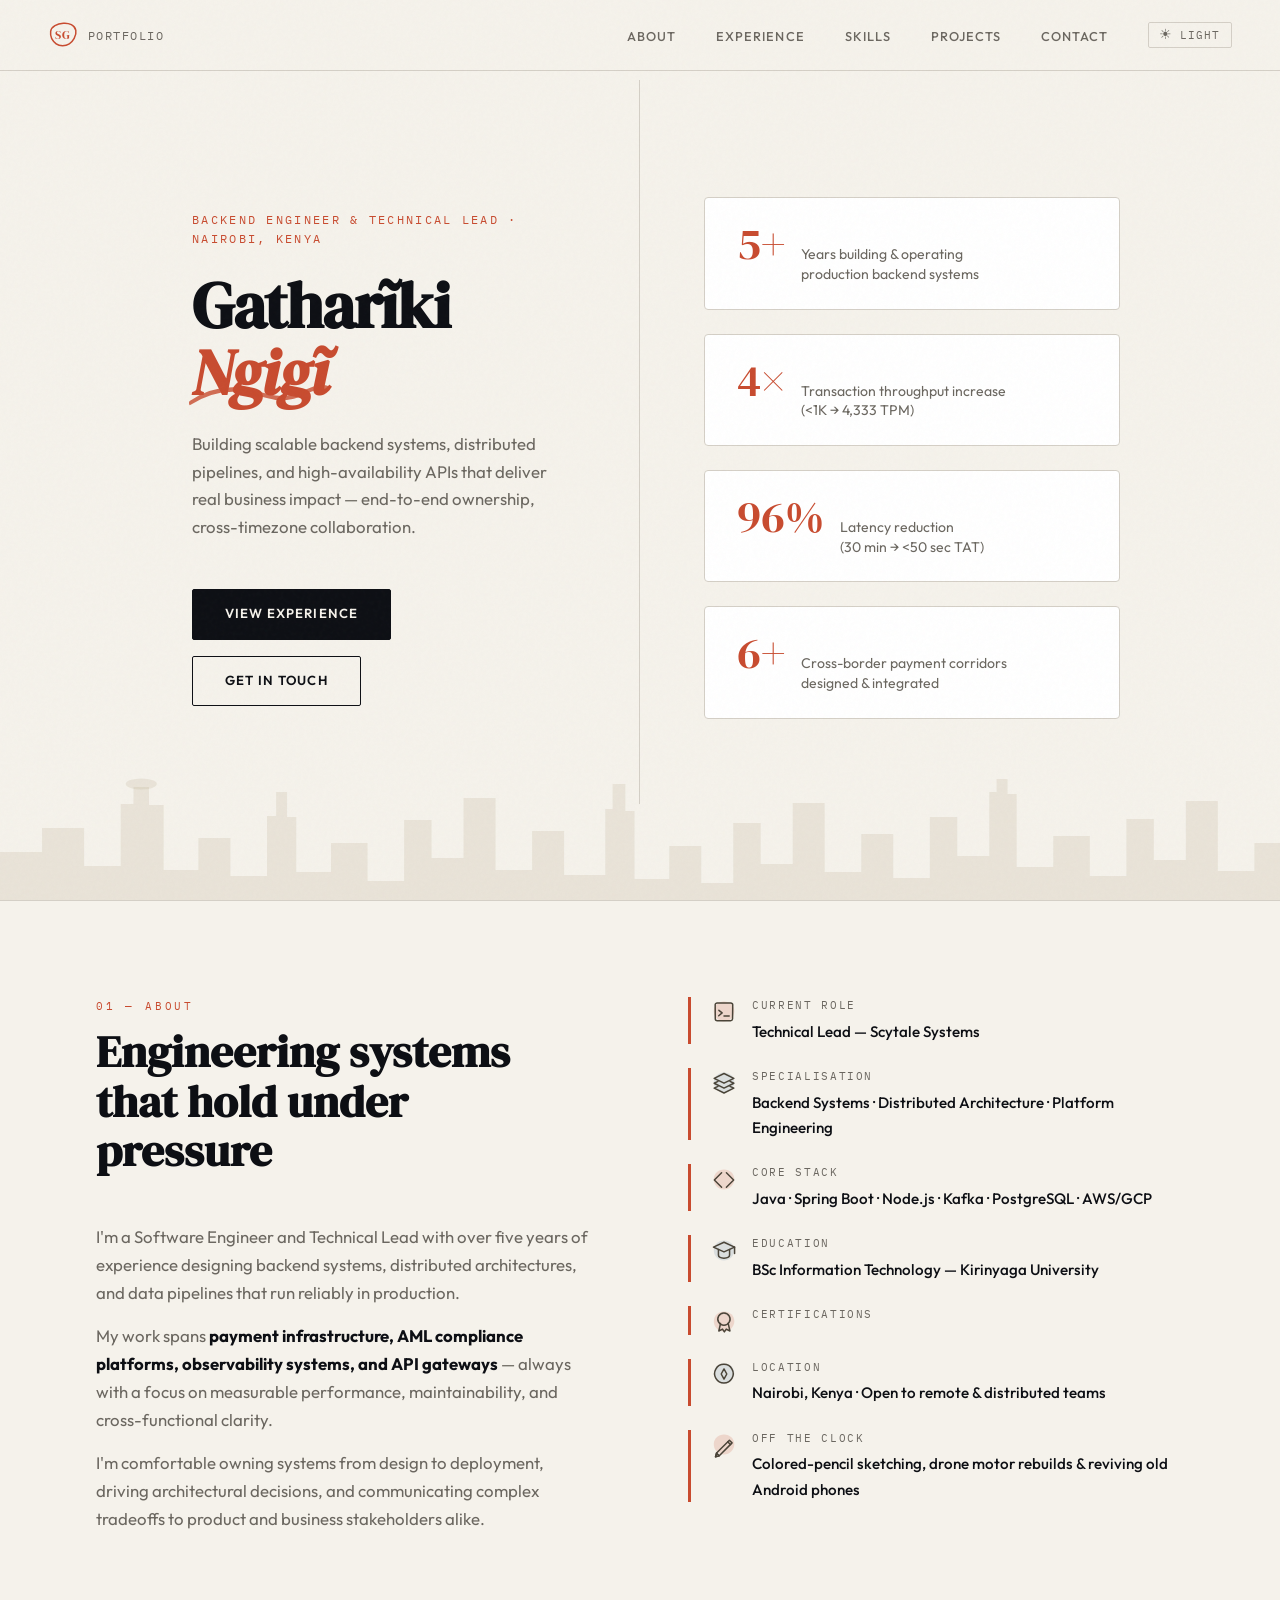
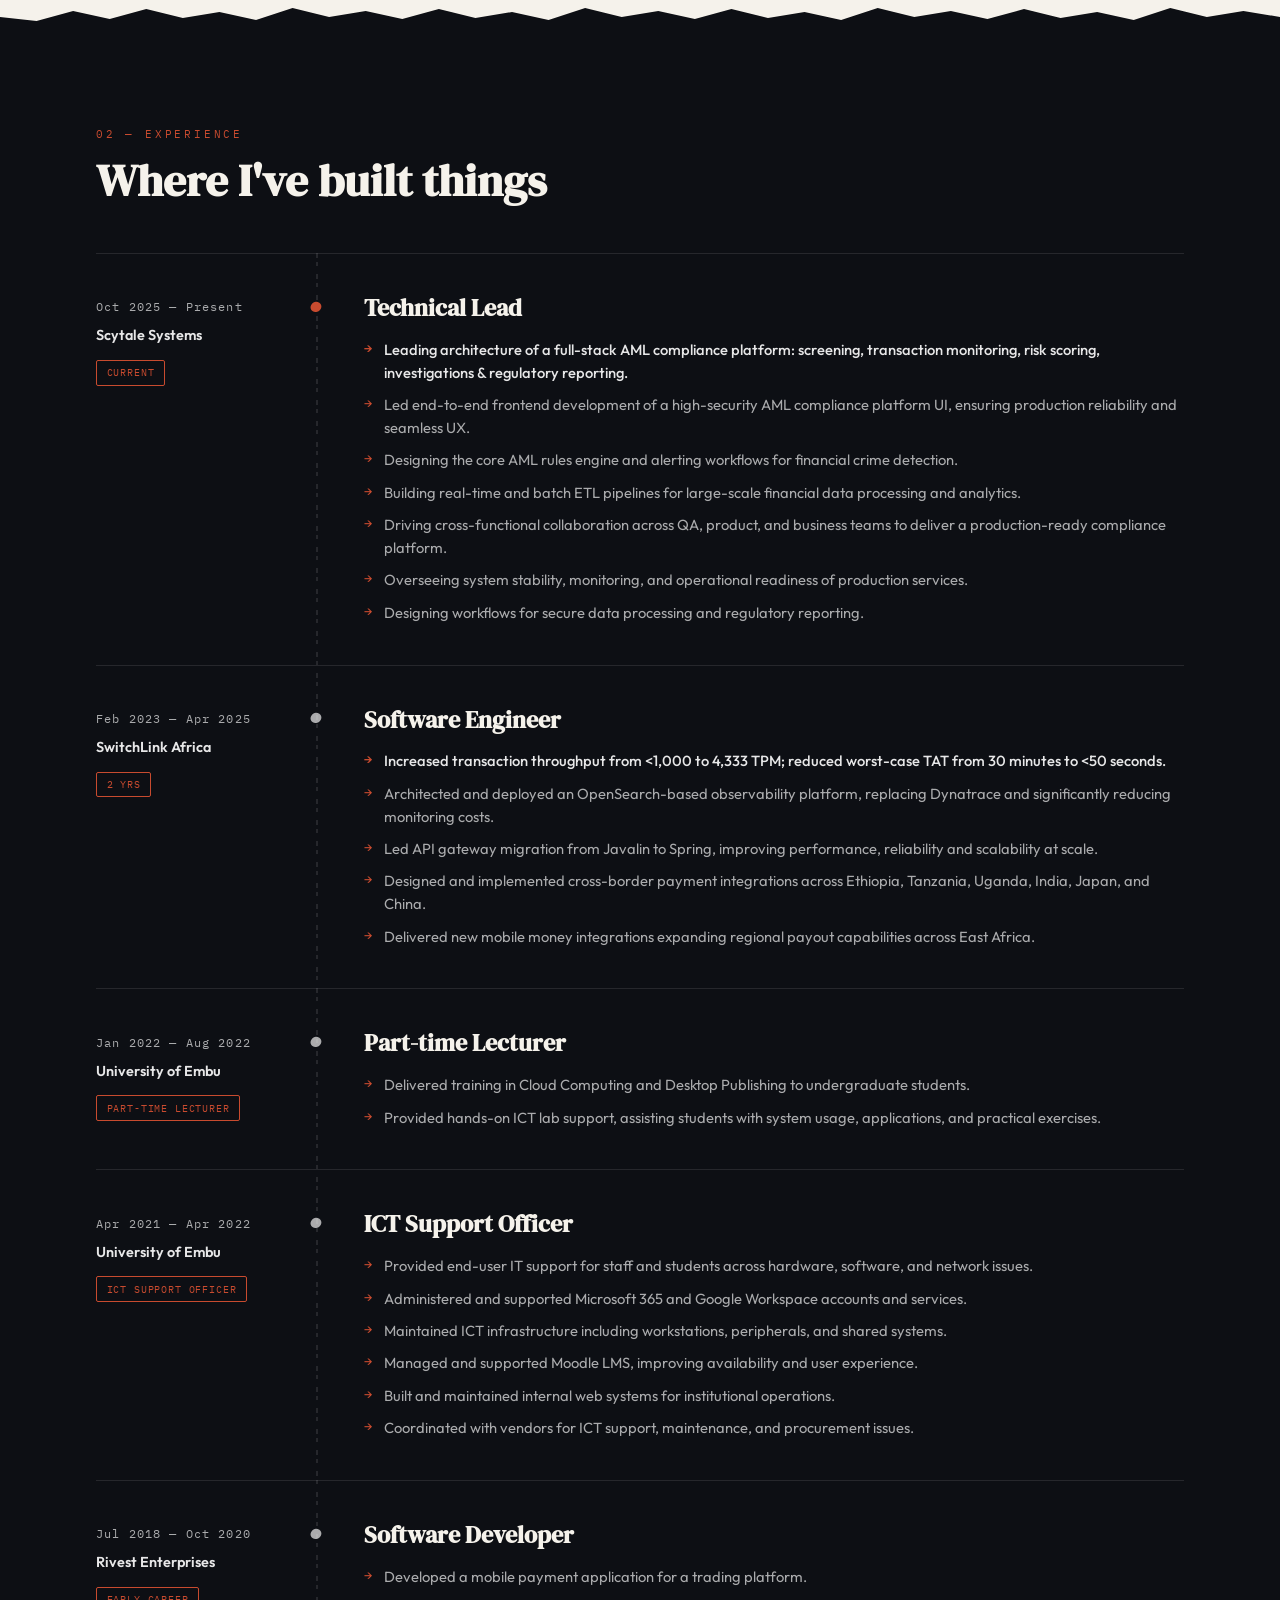
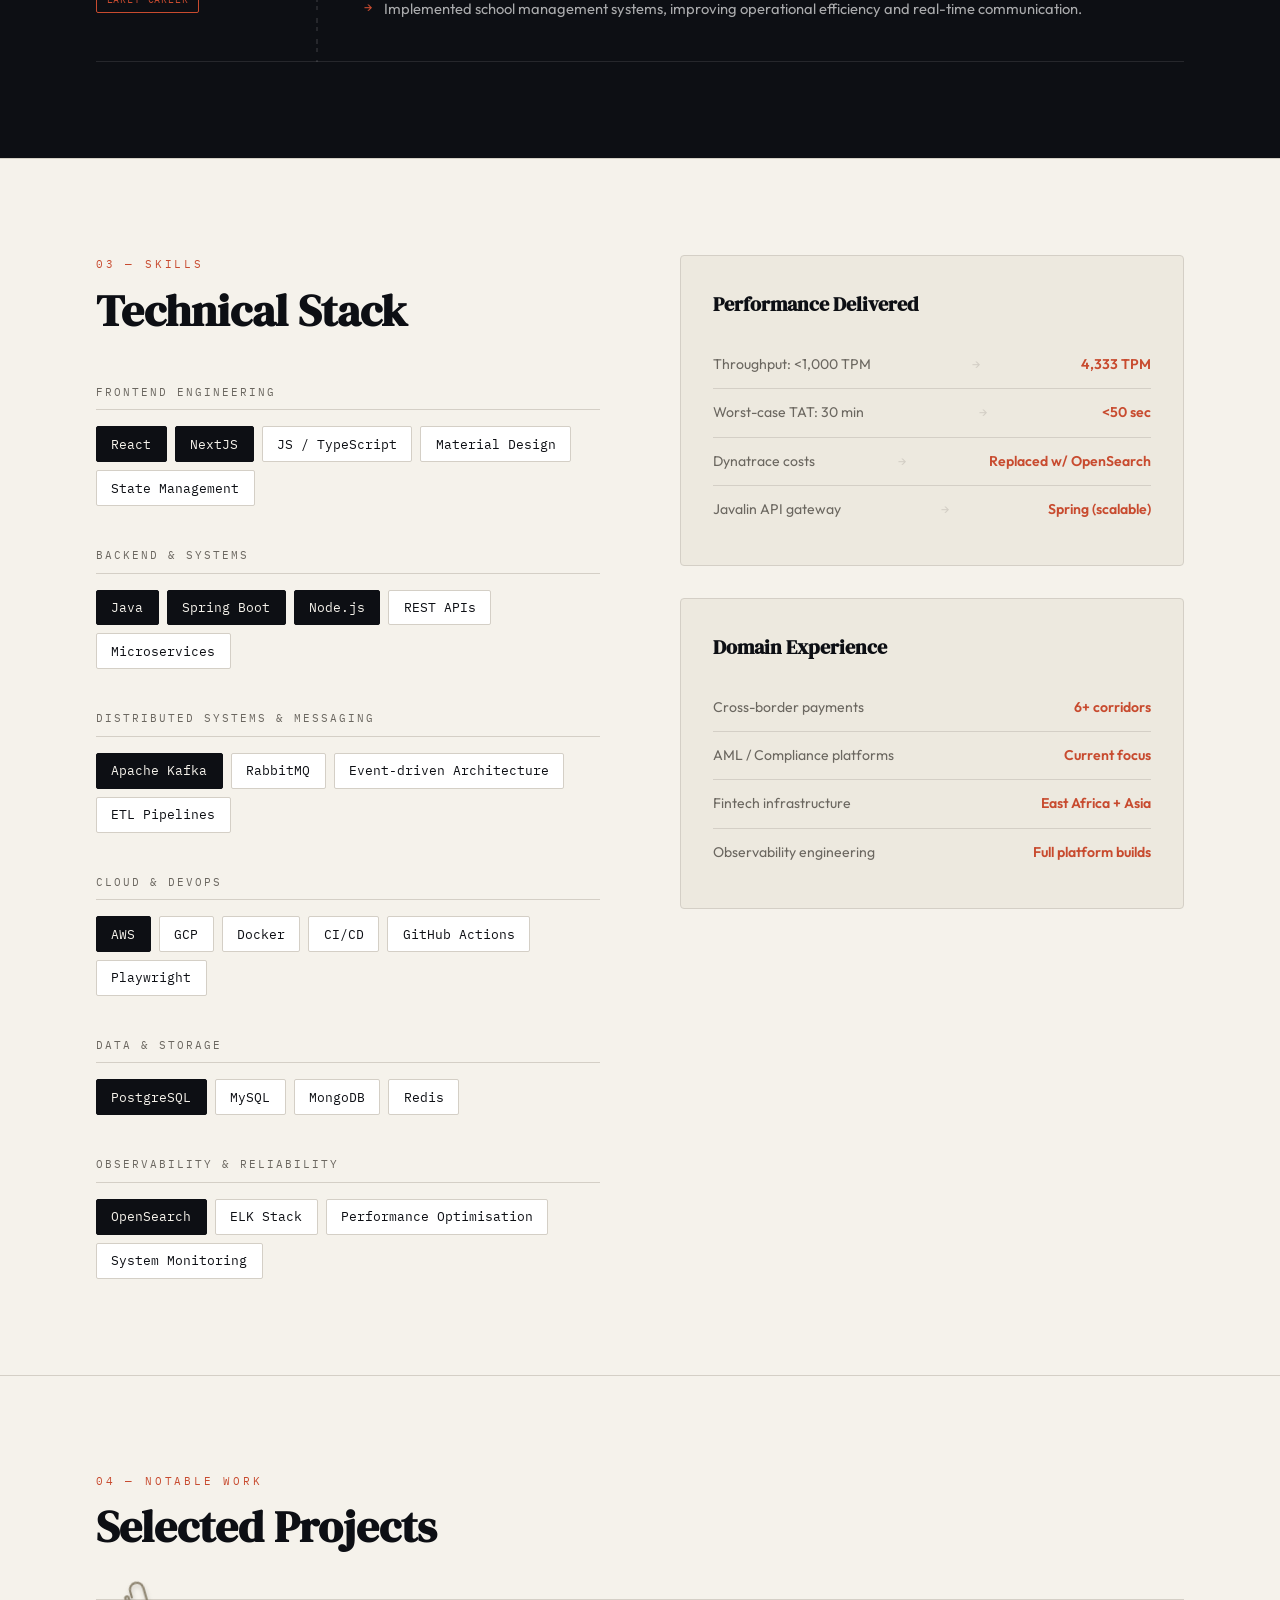
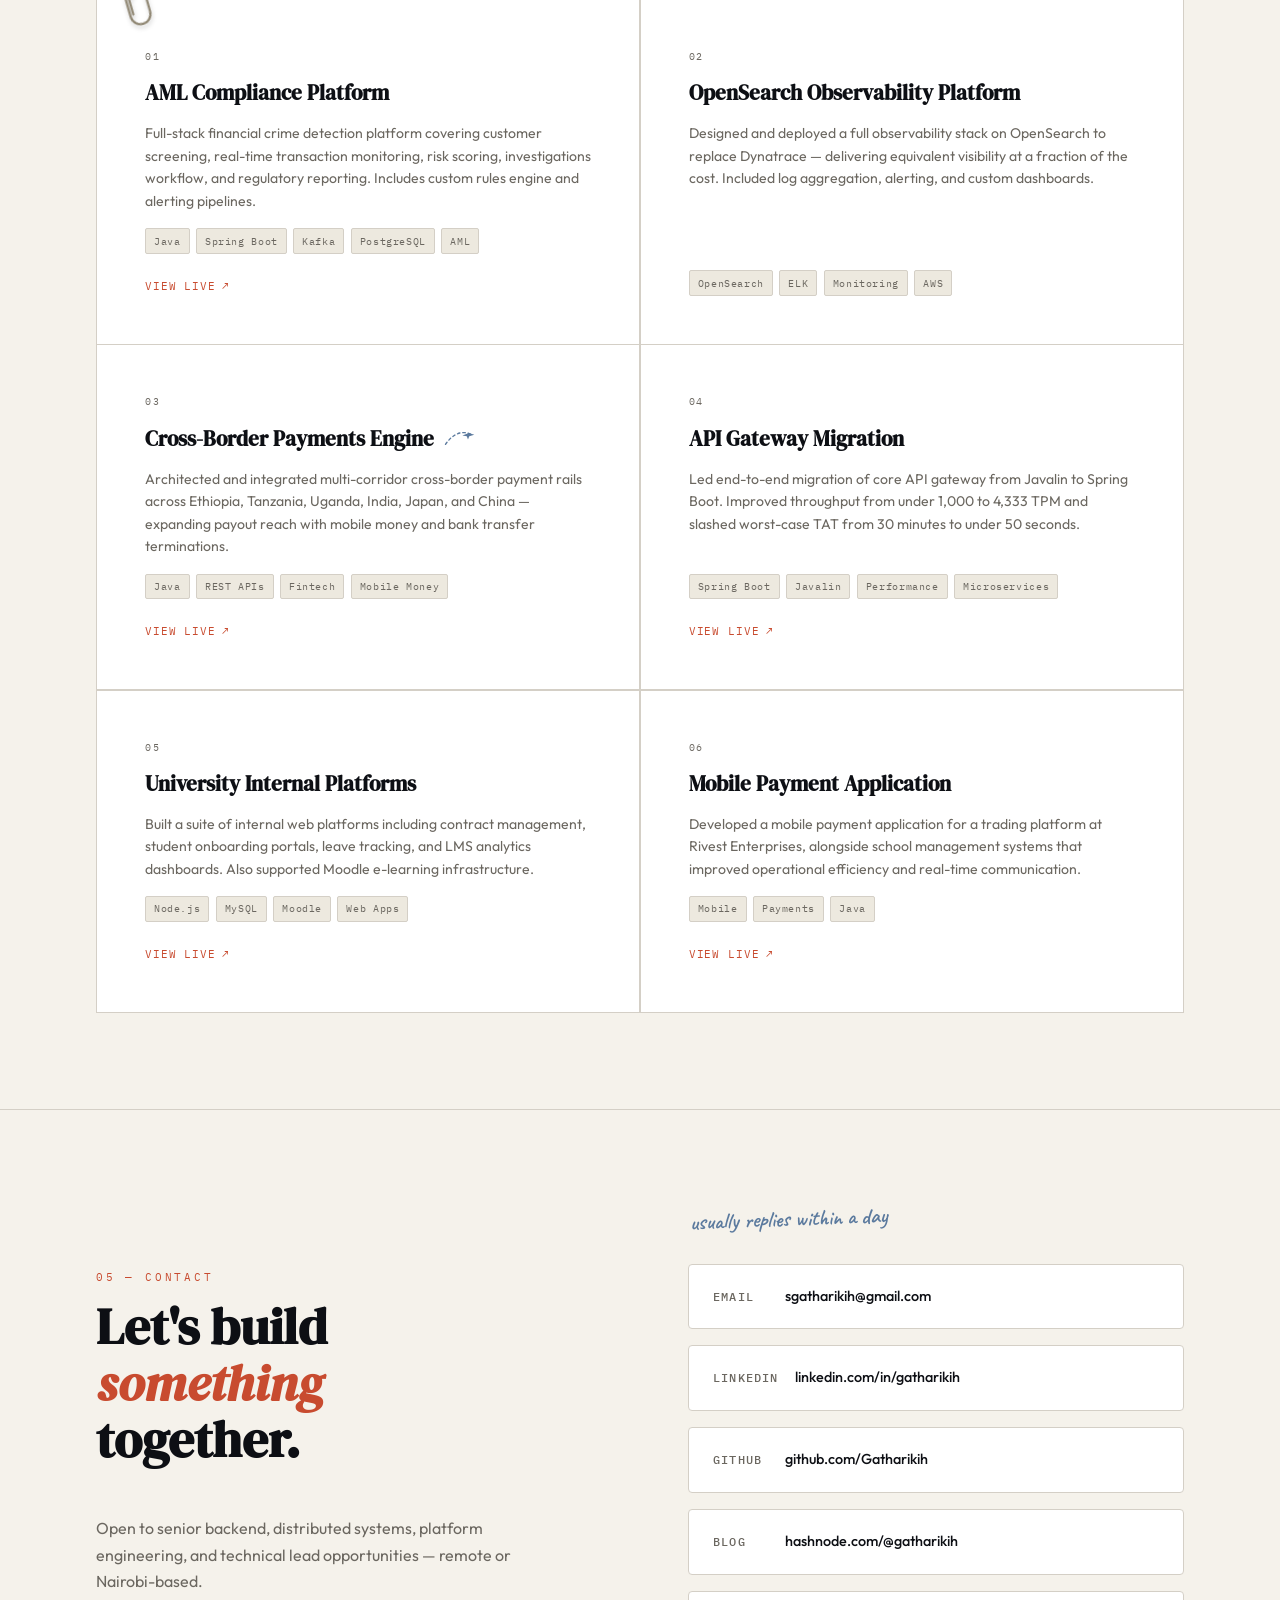
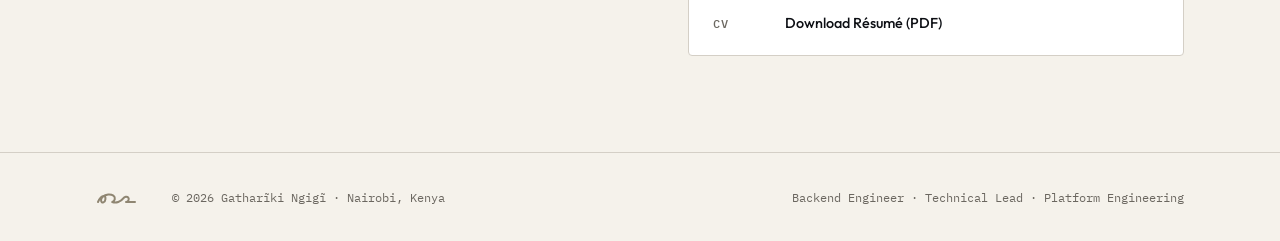
==== index.html @ 9da90a57 "chore: integrate Credly badges into certifications section and update styling" ====
<!DOCTYPE html>
<html lang="en">

<head>
  <meta charset="UTF-8" />
  <meta name="viewport" content="width=device-width, initial-scale=1.0" />
  <title>Gatharĩki Ngigĩ (Simon Gathariki) — Backend Engineer & Technical Lead</title>
  <meta name="description"
        content="Gatharĩki Ngigĩ (Simon Gathariki) — Software Engineer and Technical Lead with 5+ years building scalable backend systems, distributed pipelines, and payment infrastructure. Based in Nairobi, Kenya." />
  <meta name="author" content="Gathariki Ngigi Simon Gathariki Ngigi Simon Simon Ngigi Gathariki" />
  <meta name="keywords"
        content="Gathariki Ngigi, Ngigi Gathariki, Simon Gathariki, Gathariki Simon, Simon Ngigi, Ngigi Simon, Simon Gathariki Ngigi, Gathariki Ngigi Simon, Ngigi Simon Gathariki, backend engineer Nairobi, technical lead Kenya, distributed systems engineer, platform engineer Kenya, Java engineer Nairobi, Spring Boot developer, Kafka engineer Africa" />
  <meta property="og:title" content="Gatharĩki Ngigĩ (Simon Gathariki) — Backend Engineer & Technical Lead" />
  <meta property="og:description"
        content="Gatharĩki Ngigĩ (Simon Gathariki) — 5+ years building scalable backend systems, distributed pipelines, and cross-border payment infrastructure. Open to senior backend, platform engineering, and technical lead roles." />
  <meta property="og:type" content="website" />
  <meta property="og:url" content="https://gatharikih.github.io" />
  <link rel="canonical" href="https://gatharikih.github.io" />
  <meta name="twitter:card" content="summary" />
  <meta name="twitter:title" content="Gatharĩki Ngigĩ (Simon Gathariki) — Backend Engineer & Technical Lead" />
  <meta name="twitter:description"
        content="Gatharĩki Ngigĩ (Simon Gathariki) — 5+ years building scalable backend systems, distributed pipelines, and cross-border payment infrastructure." />
  <link rel="icon" type="image/svg+xml"
        href="data:image/svg+xml,%3Csvg xmlns='http://www.w3.org/2000/svg' viewBox='0 0 32 32'%3E%3Crect width='32' height='32' rx='6' fill='%230d0f14'/%3E%3Ctext x='50%25' y='50%25' dominant-baseline='central' text-anchor='middle' font-family='Georgia%2C serif' font-size='13' font-weight='bold' fill='%23c84b2f' letter-spacing='-0.5'%3ESG%3C/text%3E%3C/svg%3E" />
  <link rel="preconnect" href="https://fonts.googleapis.com" />
  <link rel="preconnect" href="https://fonts.gstatic.com" crossorigin />
  <link
          href="https://fonts.googleapis.com/css2?family=DM+Serif+Display:ital@0;1&family=IBM+Plex+Mono:wght@400;500&family=Outfit:wght@300;400;500;600&family=Caveat:wght@500;600;700&display=swap"
          rel="stylesheet" />
  <style>
    :root {
      --ink: #0d0f14;
      --paper: #f5f2eb;
      --cream: #ede9df;
      --accent: #c84b2f;
      --accent2: #2f6bc8;
      --muted: #6b6760;
      --border: #d4cfc6;
      --card: #ffffff;
      --nav-bg: rgba(245, 242, 235, 0.88);
      --exp-bg: #0d0f14;
      --exp-color: #f5f2eb;
      --exp-border: rgba(255, 255, 255, 0.1);
      --exp-muted: rgba(255, 255, 255, 0.65);
      --exp-bright: rgba(255, 255, 255, 0.9);
      --pencil: #4a4438;
      --pencil-soft: #8f8672;
      --pencil2: #5b7a9e;
      --sky-fill: rgba(151, 125, 88, 0.14);
    }

    [data-theme="dark"] {
      --ink: #e8e4db;
      --paper: #111318;
      --cream: #1a1d24;
      --accent: #e05c3a;
      --accent2: #4a8de0;
      --muted: #8a8680;
      --border: #2a2d35;
      --card: #181b22;
      --nav-bg: rgba(17, 19, 24, 0.9);
      --exp-bg: #0a0c10;
      --exp-color: #e8e4db;
      --exp-border: rgba(255, 255, 255, 0.08);
      --exp-muted: rgba(232, 228, 219, 0.6);
      --exp-bright: rgba(232, 228, 219, 0.92);
      --pencil: #c9c2b2;
      --pencil-soft: #746c5a;
      --pencil2: #7fa3cc;
      --sky-fill: rgba(255, 255, 255, 0.055);
    }

    *,
    *::before,
    *::after {
      box-sizing: border-box;
      margin: 0;
      padding: 0;
    }

    html {
      scroll-behavior: smooth;
    }

    body {
      background: var(--paper);
      color: var(--ink);
      font-family: 'Outfit', sans-serif;
      font-weight: 400;
      line-height: 1.65;
      overflow-x: hidden;
      transition: background 0.3s ease, color 0.3s ease;
    }

    /* ── NOISE TEXTURE OVERLAY ── */
    body::before {
      content: '';
      position: fixed;
      inset: 0;
      background-image: url("data:image/svg+xml,%3Csvg viewBox='0 0 256 256' xmlns='http://www.w3.org/2000/svg'%3E%3Cfilter id='n'%3E%3CfeTurbulence type='fractalNoise' baseFrequency='0.9' numOctaves='4' stitchTiles='stitch'/%3E%3C/filter%3E%3Crect width='100%25' height='100%25' filter='url(%23n)' opacity='0.04'/%3E%3C/svg%3E");
      pointer-events: none;
      z-index: 1000;
      opacity: 0.6;
    }

    /* ── HAND-DRAWN SYSTEM ──
       A handful of sketched marks, reused deliberately rather than
       scattered — the same "pencil" used throughout so it reads as
       one hand, not a clip-art pass. */
    .sketch {
      fill: none;
      stroke: var(--pencil);
      stroke-width: 1.6;
      stroke-linecap: round;
      stroke-linejoin: round;
      transition: stroke 0.3s ease;
    }

    .hand-note {
      font-family: 'Caveat', cursive;
      font-weight: 600;
      color: var(--pencil2);
      line-height: 1.3;
    }

    .contact-note {
      font-size: 1.4rem;
      transform: rotate(-2deg);
      margin: -0.4rem 0 1.2rem 0.15rem;
    }

    /* ── NAV ── */
    nav {
      position: fixed;
      top: 0;
      left: 0;
      right: 0;
      display: flex;
      align-items: center;
      justify-content: space-between;
      padding: 1.25rem 3rem;
      background: var(--nav-bg);
      backdrop-filter: blur(12px);
      border-bottom: 1px solid var(--border);
      z-index: 100;
      transition: background 0.3s ease, border-color 0.3s ease;
    }

    .nav-right {
      display: flex;
      align-items: center;
      gap: 2.5rem;
    }

    /* ── DARK MODE TOGGLE ── */
    .theme-toggle {
      background: none;
      border: 1.5px solid var(--border);
      border-radius: 2px;
      padding: 0.3rem 0.65rem;
      cursor: pointer;
      font-family: 'IBM Plex Mono', monospace;
      font-size: 0.7rem;
      letter-spacing: 0.1em;
      color: var(--muted);
      display: flex;
      align-items: center;
      gap: 0.4rem;
      transition: all 0.2s;
    }

    .theme-toggle:hover {
      border-color: var(--ink);
      color: var(--ink);
    }

    .theme-toggle .toggle-icon {
      font-size: 0.85rem;
      line-height: 1;
    }

    .nav-logo {
      display: flex;
      align-items: center;
      gap: 0.6rem;
      font-family: 'IBM Plex Mono', monospace;
      font-size: 0.78rem;
      letter-spacing: 0.12em;
      color: var(--muted);
      text-transform: uppercase;
    }

    .nav-mark {
      position: relative;
      width: 30px;
      height: 30px;
      flex-shrink: 0;
      display: flex;
      align-items: center;
      justify-content: center;
    }

    .nav-mark svg {
      position: absolute;
      inset: 0;
      width: 100%;
      height: 100%;
      overflow: visible;
    }

    .nav-mark svg .sketch {
      stroke: var(--accent);
      stroke-width: 2.2;
    }

    .nav-mark-text {
      position: relative;
      font-family: 'DM Serif Display', serif;
      font-size: 0.78rem;
      color: var(--accent);
    }

    .nav-links {
      display: flex;
      gap: 2.5rem;
      list-style: none;
    }

    .nav-links a {
      font-size: 0.8rem;
      font-weight: 500;
      letter-spacing: 0.08em;
      text-transform: uppercase;
      text-decoration: none;
      color: var(--muted);
      transition: color 0.2s;
    }

    .nav-links a:hover {
      color: var(--ink);
    }

    .nav-links a.active {
      color: var(--ink);
    }

    [data-theme="dark"] .nav-links a.active {
      color: var(--ink);
    }

    /* ── HAMBURGER ── */
    .hamburger {
      display: none;
      flex-direction: column;
      gap: 5px;
      background: none;
      border: none;
      cursor: pointer;
      padding: 4px;
    }

    .hamburger span {
      display: block;
      width: 22px;
      height: 2px;
      background: var(--ink);
      border-radius: 2px;
      transition: all 0.25s;
    }

    .hamburger.open span:nth-child(1) {
      transform: translateY(7px) rotate(45deg);
    }

    .hamburger.open span:nth-child(2) {
      opacity: 0;
    }

    .hamburger.open span:nth-child(3) {
      transform: translateY(-7px) rotate(-45deg);
    }

    .mobile-menu {
      display: none;
      position: fixed;
      top: 57px;
      left: 0;
      right: 0;
      background: var(--nav-bg);
      backdrop-filter: blur(12px);
      border-bottom: 1px solid var(--border);
      padding: 1.5rem 1.75rem;
      flex-direction: column;
      gap: 1.25rem;
      z-index: 99;
    }

    .mobile-menu.open {
      display: flex;
    }

    .mobile-menu a {
      font-size: 0.85rem;
      font-weight: 500;
      letter-spacing: 0.1em;
      text-transform: uppercase;
      text-decoration: none;
      color: var(--muted);
      transition: color 0.2s;
    }

    .mobile-menu a:hover {
      color: var(--ink);
    }

    /* ── BACK TO TOP ── */
    .back-to-top {
      position: fixed;
      bottom: 2rem;
      right: 2rem;
      width: 2.75rem;
      height: 2.75rem;
      background: var(--ink);
      color: var(--paper);
      border: none;
      border-radius: 2px;
      font-size: 1.1rem;
      cursor: pointer;
      display: flex;
      align-items: center;
      justify-content: center;
      opacity: 0;
      pointer-events: none;
      transition: opacity 0.3s, background 0.2s, transform 0.2s;
      z-index: 98;
    }

    .back-to-top.visible {
      opacity: 1;
      pointer-events: auto;
    }

    .back-to-top:hover {
      background: var(--accent);
      transform: translateY(-2px);
    }

    /* ── HERO ── */
    .hero {
      min-height: 100vh;
      display: grid;
      grid-template-columns: 1fr 1fr;
      padding-top: 5rem;
      position: relative;
      overflow: hidden;
    }

    .hero-left {
      position: relative;
      z-index: 1;
      padding: 6rem 4rem 4rem 6rem;
      display: flex;
      flex-direction: column;
      justify-content: center;
      border-right: 1px solid var(--border);
    }

    .hero-skyline {
      position: absolute;
      left: 0;
      right: 0;
      bottom: 0;
      width: 100%;
      height: 130px;
      z-index: 0;
      pointer-events: none;
      opacity: 0.9;
    }

    .hero-skyline path,
    .hero-skyline ellipse {
      fill: var(--sky-fill);
    }

    .hero-tag {
      font-family: 'IBM Plex Mono', monospace;
      font-size: 0.72rem;
      letter-spacing: 0.2em;
      text-transform: uppercase;
      color: var(--accent);
      margin-bottom: 1.5rem;
      opacity: 0;
      animation: fadeUp 0.6s 0.1s forwards;
    }

    .hero-name {
      font-family: 'DM Serif Display', serif;
      font-size: clamp(3rem, 5vw, 5.5rem);
      line-height: 1.05;
      letter-spacing: -0.02em;
      margin-bottom: 1.5rem;
      opacity: 0;
      animation: fadeUp 0.7s 0.2s forwards;
    }

    .hero-name em {
      font-style: italic;
      color: var(--accent);
    }

    .name-underline-wrap {
      position: relative;
      display: inline-block;
    }

    .name-underline {
      position: absolute;
      left: -3%;
      bottom: -0.16em;
      width: 106%;
      height: 0.55em;
      overflow: visible;
      pointer-events: none;
    }

    .name-underline path {
      fill: none;
      stroke: var(--accent);
      stroke-width: 3;
      stroke-linecap: round;
      opacity: 0.8;
      stroke-dasharray: 340;
      stroke-dashoffset: 340;
      animation: sketchDraw 0.9s 1.05s cubic-bezier(0.22, 0.7, 0.2, 1) forwards;
    }

    @keyframes sketchDraw {
      to {
        stroke-dashoffset: 0;
      }
    }

    @media (prefers-reduced-motion: reduce) {
      .name-underline path {
        animation: none;
        stroke-dashoffset: 0;
      }
    }

    .hero-desc {
      font-size: 1.05rem;
      color: var(--muted);
      max-width: 42ch;
      margin-bottom: 3rem;
      opacity: 0;
      animation: fadeUp 0.7s 0.35s forwards;
    }

    .hero-cta {
      display: flex;
      gap: 1rem;
      flex-wrap: wrap;
      opacity: 0;
      animation: fadeUp 0.7s 0.5s forwards;
    }

    .btn {
      display: inline-block;
      padding: 0.85rem 2rem;
      font-size: 0.82rem;
      font-weight: 600;
      letter-spacing: 0.08em;
      text-transform: uppercase;
      text-decoration: none;
      border-radius: 2px;
      transition: all 0.22s;
      cursor: pointer;
    }

    .btn-primary {
      background: var(--ink);
      color: var(--paper);
      border: 1.5px solid var(--ink);
    }

    .btn-primary:hover {
      background: var(--accent);
      border-color: var(--accent);
    }

    .btn-outline {
      background: transparent;
      color: var(--ink);
      border: 1.5px solid var(--ink);
    }

    .btn-outline:hover {
      background: var(--ink);
      color: var(--paper);
    }

    .hero-right {
      position: relative;
      z-index: 1;
      padding: 6rem 4rem 4rem;
      display: flex;
      flex-direction: column;
      justify-content: center;
      gap: 1.5rem;
    }

    .stat-card {
      background: var(--card);
      border: 1px solid var(--border);
      border-radius: 4px;
      padding: 1.5rem 2rem;
      display: flex;
      align-items: baseline;
      gap: 1rem;
      opacity: 0;
      animation: fadeLeft 0.6s forwards;
    }

    .stat-card:nth-child(1) {
      animation-delay: 0.3s;
    }

    .stat-card:nth-child(2) {
      animation-delay: 0.45s;
    }

    .stat-card:nth-child(3) {
      animation-delay: 0.6s;
    }

    .stat-card:nth-child(4) {
      animation-delay: 0.75s;
    }

    .stat-num {
      font-family: 'DM Serif Display', serif;
      font-size: 2.8rem;
      line-height: 1;
      color: var(--accent);
    }

    .stat-label {
      font-size: 0.88rem;
      color: var(--muted);
      line-height: 1.4;
    }

    /* ── SECTION COMMONS ── */
    section {
      padding: 6rem 6rem;
    }

    section+section {
      border-top: 1px solid var(--border);
    }

    .section-label {
      font-family: 'IBM Plex Mono', monospace;
      font-size: 0.7rem;
      letter-spacing: 0.25em;
      text-transform: uppercase;
      color: var(--accent);
      margin-bottom: 0.75rem;
    }

    .section-title {
      font-family: 'DM Serif Display', serif;
      font-size: clamp(2rem, 3.5vw, 3rem);
      line-height: 1.1;
      margin-bottom: 3rem;
    }

    /* ── ABOUT ── */
    #about {
      position: relative;
      display: grid;
      grid-template-columns: 1fr 1fr;
      gap: 6rem;
      align-items: start;
    }

    .torn-edge {
      position: absolute;
      left: 0;
      right: 0;
      bottom: -1px;
      width: 100%;
      height: 26px;
      z-index: 3;
      pointer-events: none;
    }

    .torn-edge path {
      fill: var(--exp-bg);
      transition: fill 0.3s ease;
    }

    .about-body {
      font-size: 1.05rem;
      color: var(--muted);
      display: flex;
      flex-direction: column;
      gap: 1rem;
    }

    .about-body strong {
      color: var(--ink);
    }

    .about-meta {
      display: flex;
      flex-direction: column;
      gap: 1.5rem;
    }

    .meta-item {
      display: flex;
      align-items: flex-start;
      gap: 0.95rem;
      border-left: 3px solid var(--accent);
      padding-left: 1.25rem;
    }

    .meta-icon {
      width: 26px;
      height: 26px;
      flex-shrink: 0;
      margin-top: 0.15rem;
      overflow: visible;
    }

    .meta-icon .sketch {
      stroke: var(--pencil);
    }

    .meta-icon .wash {
      opacity: 0.17;
    }

    .meta-icon .wash-a {
      fill: var(--accent);
    }

    .meta-icon .wash-b {
      fill: var(--pencil2);
    }

    .meta-item .meta-key {
      font-family: 'IBM Plex Mono', monospace;
      font-size: 0.68rem;
      letter-spacing: 0.15em;
      text-transform: uppercase;
      color: var(--muted);
      margin-bottom: 0.25rem;
    }

    .meta-item .meta-val {
      font-size: 0.95rem;
      font-weight: 500;
      color: var(--ink);
    }

    .credly-badges {
      display: flex;
      flex-wrap: wrap;
      gap: 0.75rem;
    }

    .credly-badges iframe,
    .credly-badges > div {
      border-radius: 4px;
    }

    /* ── EXPERIENCE ── */
    #experience {
      background: var(--exp-bg);
      color: var(--exp-color);
      transition: background 0.3s ease;
    }

    #experience .section-label {
      color: #c84b2f;
    }

    #experience .section-title {
      color: var(--exp-color);
    }

    .timeline {
      display: flex;
      flex-direction: column;
      gap: 0;
      position: relative;
    }

    .timeline::before {
      content: '';
      position: absolute;
      left: 220px;
      top: 0;
      bottom: 0;
      width: 2px;
      background-image: repeating-linear-gradient(to bottom,
      var(--exp-border) 0 5px,
      transparent 5px 9px,
      var(--exp-border) 9px 13px,
      transparent 13px 21px);
    }

    .tl-dot {
      position: absolute;
      left: 220px;
      top: 2.85rem;
      width: 15px;
      height: 15px;
      transform: translateX(-50%);
      z-index: 2;
    }

    .timeline-item {
      position: relative;
      display: grid;
      grid-template-columns: 220px 1fr;
      gap: 3rem;
      padding: 2.5rem 0;
      border-top: 1px solid var(--exp-border);
    }

    .timeline-item:last-child {
      border-bottom: 1px solid var(--exp-border);
    }

    .tl-meta {
      padding-top: 0.2rem;
    }

    .tl-period {
      font-family: 'IBM Plex Mono', monospace;
      font-size: 0.72rem;
      letter-spacing: 0.1em;
      color: var(--exp-muted);
      margin-bottom: 0.5rem;
    }

    .tl-company {
      font-weight: 600;
      font-size: 0.9rem;
      color: var(--exp-bright);
      margin-bottom: 0.25rem;
    }

    .tl-badge {
      display: inline-block;
      padding: 0.2rem 0.6rem;
      font-size: 0.65rem;
      font-family: 'IBM Plex Mono', monospace;
      letter-spacing: 0.08em;
      text-transform: uppercase;
      border: 1px solid var(--accent);
      color: var(--accent);
      border-radius: 2px;
      margin-top: 0.5rem;
    }

    .tl-role {
      font-family: 'DM Serif Display', serif;
      font-size: 1.5rem;
      line-height: 1.2;
      color: var(--exp-color);
      margin-bottom: 1rem;
    }

    .tl-points {
      list-style: none;
      display: flex;
      flex-direction: column;
      gap: 0.6rem;
    }

    .tl-points li {
      font-size: 0.92rem;
      color: var(--exp-muted);
      padding-left: 1.25rem;
      position: relative;
      line-height: 1.55;
    }

    .tl-points li::before {
      content: '→';
      position: absolute;
      left: 0;
      color: var(--accent);
      font-size: 0.8rem;
    }

    .tl-highlight {
      color: var(--exp-bright) !important;
      font-weight: 500;
    }

    /* ── SKILLS ── */
    #skills {
      display: grid;
      grid-template-columns: 1fr 1fr;
      gap: 5rem;
      align-items: start;
    }

    .skill-groups {
      display: flex;
      flex-direction: column;
      gap: 2.5rem;
    }

    .skill-group-label {
      font-family: 'IBM Plex Mono', monospace;
      font-size: 0.7rem;
      letter-spacing: 0.18em;
      text-transform: uppercase;
      color: var(--muted);
      margin-bottom: 1rem;
      padding-bottom: 0.5rem;
      border-bottom: 1px solid var(--border);
    }

    .skill-tags {
      display: flex;
      flex-wrap: wrap;
      gap: 0.5rem;
    }

    .tag {
      padding: 0.4rem 0.9rem;
      font-size: 0.8rem;
      font-family: 'IBM Plex Mono', monospace;
      border: 1px solid var(--border);
      border-radius: 2px;
      color: var(--ink);
      background: var(--card);
      transition: all 0.18s;
    }

    .tag:hover {
      background: var(--ink);
      color: var(--paper);
      border-color: var(--ink);
    }

    .tag.core {
      background: var(--ink);
      color: var(--paper);
      border-color: var(--ink);
    }

    .skills-right {
      display: flex;
      flex-direction: column;
      gap: 2rem;
    }

    .perf-card {
      background: var(--cream);
      border: 1px solid var(--border);
      border-radius: 4px;
      padding: 2rem;
    }

    .perf-title {
      font-family: 'DM Serif Display', serif;
      font-size: 1.25rem;
      margin-bottom: 1.25rem;
    }

    .perf-metric {
      display: flex;
      justify-content: space-between;
      align-items: center;
      padding: 0.75rem 0;
      border-bottom: 1px solid var(--border);
      font-size: 0.88rem;
    }

    .perf-metric:last-child {
      border-bottom: none;
    }

    .perf-metric .before {
      color: var(--muted);
    }

    .perf-metric .after {
      font-weight: 600;
      color: var(--accent);
    }

    .perf-metric .arrow {
      color: var(--border);
      font-size: 0.8rem;
    }

    /* ── PROJECTS ── */
    #projects .projects-grid {
      position: relative;
      display: grid;
      grid-template-columns: repeat(2, 1fr);
      gap: 1.5px;
      background: var(--border);
      border: 1.5px solid var(--border);
    }

    .projects-pin {
      position: absolute;
      top: -19px;
      left: 28px;
      width: 30px;
      height: 46px;
      transform: rotate(-16deg);
      filter: drop-shadow(0 3px 2px rgba(0, 0, 0, 0.18));
      z-index: 3;
      pointer-events: none;
    }

    .projects-pin .sketch {
      stroke: var(--pencil-soft);
      stroke-width: 2.2;
    }

    @media (max-width: 900px) {
      .projects-pin {
        left: 18px;
      }
    }

    .project-card {
      background: var(--card);
      padding: 3rem;
      display: flex;
      flex-direction: column;
      gap: 1rem;
      position: relative;
      transition: background 0.2s, transform 0.28s ease, box-shadow 0.28s ease;
    }

    .project-card:hover {
      background: var(--cream);
      transform: translateY(-5px) rotate(-0.35deg);
      box-shadow: 0 16px 28px -14px rgba(0, 0, 0, 0.28);
      z-index: 2;
    }

    .project-card:nth-of-type(even):hover {
      transform: translateY(-5px) rotate(0.35deg);
    }

    .project-card .project-tags {
      margin-top: auto;
    }

    .project-link {
      display: inline-flex;
      align-items: center;
      gap: 0.4rem;
      font-family: 'IBM Plex Mono', monospace;
      font-size: 0.68rem;
      letter-spacing: 0.08em;
      text-transform: uppercase;
      color: var(--accent);
      text-decoration: none;
      margin-top: 0.5rem;
      transition: opacity 0.2s;
    }

    .project-link:hover {
      opacity: 0.7;
    }

    .project-link::after {
      content: ' ↗';
    }

    .project-num {
      font-family: 'IBM Plex Mono', monospace;
      font-size: 0.65rem;
      letter-spacing: 0.15em;
      color: var(--muted);
    }

    .project-title {
      font-family: 'DM Serif Display', serif;
      font-size: 1.3rem;
      line-height: 1.2;
    }

    .project-title-row {
      display: flex;
      align-items: center;
      gap: 0.55rem;
    }

    .route-doodle {
      width: 32px;
      height: 18px;
      flex-shrink: 0;
      overflow: visible;
    }

    .route-doodle .sketch {
      stroke: var(--pencil2);
      stroke-width: 1.5;
      stroke-dasharray: 2.8 3.2;
    }

    .route-doodle .plane {
      fill: var(--pencil2);
    }

    .project-desc {
      font-size: 0.88rem;
      color: var(--muted);
      line-height: 1.6;
      flex: 1;
    }

    .project-tags {
      display: flex;
      flex-wrap: wrap;
      gap: 0.4rem;
      margin-top: auto;
    }

    .ptag {
      font-family: 'IBM Plex Mono', monospace;
      font-size: 0.65rem;
      letter-spacing: 0.06em;
      padding: 0.2rem 0.5rem;
      background: var(--cream);
      border: 1px solid var(--border);
      border-radius: 2px;
      color: var(--muted);
    }

    /* ── CONTACT ── */
    #contact {
      display: grid;
      grid-template-columns: 1fr 1fr;
      gap: 6rem;
      align-items: center;
    }

    #contact .section-title {
      font-size: clamp(2.5rem, 4vw, 4rem);
    }

    .contact-links {
      display: flex;
      flex-direction: column;
      gap: 1rem;
    }

    .contact-link {
      display: flex;
      align-items: center;
      gap: 1rem;
      padding: 1.25rem 1.5rem;
      background: var(--card);
      border: 1px solid var(--border);
      border-radius: 4px;
      text-decoration: none;
      color: var(--ink);
      font-size: 0.9rem;
      font-weight: 500;
      transition: all 0.2s;
    }

    .contact-link:hover {
      background: var(--ink);
      color: var(--paper);
      border-color: var(--ink);
    }

    .contact-link:hover .cl-icon {
      color: var(--accent);
    }

    .cl-icon {
      font-family: 'IBM Plex Mono', monospace;
      font-size: 0.75rem;
      letter-spacing: 0.1em;
      color: var(--muted);
      min-width: 3.5rem;
      transition: color 0.2s;
    }

    /* ── FOOTER ── */
    footer {
      padding: 2rem 6rem;
      border-top: 1px solid var(--border);
      display: flex;
      justify-content: space-between;
      align-items: center;
      font-size: 0.78rem;
      color: var(--muted);
      font-family: 'IBM Plex Mono', monospace;
    }

    .footer-sig {
      display: flex;
      align-items: center;
      gap: 0.85rem;
    }

    .sig-mark {
      width: 62px;
      height: 24px;
      flex-shrink: 0;
      overflow: visible;
    }

    .sig-mark .sketch {
      stroke: var(--pencil-soft);
      stroke-width: 2;
    }

    /* ── ANIMATIONS ── */
    @keyframes fadeUp {
      from {
        opacity: 0;
        transform: translateY(20px);
      }

      to {
        opacity: 1;
        transform: translateY(0);
      }
    }

    @keyframes fadeLeft {
      from {
        opacity: 0;
        transform: translateX(20px);
      }

      to {
        opacity: 1;
        transform: translateX(0);
      }
    }

    /* Scroll-reveal */
    .reveal {
      opacity: 0;
      transform: translateY(28px);
      transition: opacity 0.65s ease, transform 0.65s ease;
    }

    .reveal.visible {
      opacity: 1;
      transform: none;
    }

    /* ── RESPONSIVE ── */
    @media (max-width: 900px) {
      nav {
        padding: 1rem 1.5rem;
      }

      .nav-links {
        gap: 1rem;
      }

      .nav-links a {
        font-size: 0.72rem;
      }

      /* Hero stacks vertically */
      .hero {
        grid-template-columns: 1fr;
        min-height: auto;
      }

      .hero-left {
        padding: 7rem 1.5rem 2.5rem;
        border-right: none;
        border-bottom: 1px solid var(--border);
      }

      .hero-right {
        padding: 2rem 1.5rem 3rem;
      }

      /* Stat cards side by side on tablet */
      .hero-right {
        display: grid;
        grid-template-columns: 1fr 1fr;
        gap: 1rem;
      }

      /* Sections */
      section {
        padding: 3.5rem 1.5rem;
      }

      #experience {
        padding: 3.5rem 1.5rem;
      }

      /* All two-column grids go single column */
      #about,
      #skills,
      #contact {
        grid-template-columns: 1fr;
        gap: 2.5rem;
      }

      /* Timeline */
      .timeline-item {
        grid-template-columns: 1fr;
        gap: 0.5rem;
      }

      .timeline::before,
      .tl-dot {
        display: none;
      }

      .tl-meta {
        display: flex;
        flex-wrap: wrap;
        align-items: center;
        gap: 0.75rem;
      }

      .tl-period {
        margin-bottom: 0;
      }

      /* Projects */
      #projects .projects-grid {
        grid-template-columns: 1fr;
      }

      .project-card {
        padding: 2rem;
      }

      /* Footer */
      footer {
        padding: 1.5rem 1.5rem;
        flex-direction: column;
        gap: 0.4rem;
        text-align: center;
      }

      .footer-sig {
        justify-content: center;
      }

      /* Skills right cards */
      .skills-right {
        flex-direction: row;
        flex-wrap: wrap;
      }

      .perf-card {
        flex: 1;
        min-width: 260px;
      }

      /* Section titles */
      .section-title {
        font-size: clamp(1.75rem, 5vw, 2.5rem);
        margin-bottom: 2rem;
      }

      #contact .section-title {
        font-size: clamp(2rem, 6vw, 3rem);
      }
    }

    @media (max-width: 600px) {

      /* Nav */
      .nav-links {
        display: none;
      }

      .nav-right {
        gap: 0.75rem;
      }

      .hamburger {
        display: flex;
      }

      .theme-toggle .toggle-label {
        display: none;
      }

      /* icon only on very small screens */

      /* Hero */
      .hero-left {
        padding: 6rem 1.25rem 2rem;
      }

      .hero-right {
        grid-template-columns: 1fr;
        padding: 1.5rem 1.25rem 2.5rem;
      }

      .hero-name {
        font-size: clamp(2.5rem, 10vw, 3.5rem);
      }

      .hero-desc {
        font-size: 0.95rem;
      }

      .btn {
        padding: 0.75rem 1.5rem;
        font-size: 0.78rem;
      }

      /* Sections */
      section {
        padding: 3rem 1.25rem;
      }

      #experience {
        padding: 3rem 1.25rem;
      }

      /* Skills */
      .skills-right {
        flex-direction: column;
      }

      .perf-card {
        min-width: unset;
      }

      /* Timeline */
      .tl-role {
        font-size: 1.25rem;
      }

      .tl-points li {
        font-size: 0.86rem;
      }

      /* Project cards */
      .project-card {
        padding: 1.5rem;
      }

      .project-title {
        font-size: 1.1rem;
      }

      .project-desc {
        font-size: 0.84rem;
      }

      /* Contact */
      .contact-link {
        font-size: 0.82rem;
        padding: 1rem 1.25rem;
      }

      .cl-icon {
        min-width: 3rem;
        font-size: 0.68rem;
      }

      /* Back to top */
      .back-to-top {
        bottom: 1.25rem;
        right: 1.25rem;
        width: 2.25rem;
        height: 2.25rem;
        font-size: 0.95rem;
      }

      /* Footer */
      footer {
        font-size: 0.7rem;
      }
    }

    /* Touch devices — remove hover states that feel sticky */
    @media (hover: none) {
      .project-card:hover {
        background: var(--card);
      }

      .contact-link:hover {
        background: var(--card);
        color: var(--ink);
        border-color: var(--border);
      }

      .contact-link:hover .cl-icon {
        color: var(--muted);
      }

      .btn-primary:hover {
        background: var(--ink);
        border-color: var(--ink);
      }

      .btn-outline:hover {
        background: transparent;
        color: var(--ink);
      }
    }
  </style>
</head>

<body>

<!-- NAV -->
<nav>
    <span class="nav-logo">
      <span class="nav-mark">
        <svg viewBox="0 0 44 44" aria-hidden="true">
          <path class="sketch"
                d="M22.5 4.8c8.3-0.7 16.9 2.8 18.3 10.4 1.5 8.1-4.7 16.9-9.6 19.9-5.5 3.4-14.3 3.6-19.2-0.2C7.1 31.2 3 24.3 3.9 16.7 4.8 9.4 13.6 5.4 22.5 4.8Z" />
        </svg>
        <span class="nav-mark-text">SG</span>
      </span>
      Portfolio
    </span>
  <div class="nav-right">
    <ul class="nav-links">
      <li><a href="#about">About</a></li>
      <li><a href="#experience">Experience</a></li>
      <li><a href="#skills">Skills</a></li>
      <li><a href="#projects">Projects</a></li>
      <li><a href="#contact">Contact</a></li>
    </ul>
    <button class="theme-toggle" id="themeToggle" aria-label="Toggle dark mode">
      <span class="toggle-icon">☀︎</span>
      <span class="toggle-label">LIGHT</span>
    </button>
    <button class="hamburger" id="hamburger" aria-label="Open menu">
      <span></span><span></span><span></span>
    </button>
  </div>
</nav>

<!-- MOBILE MENU -->
<div class="mobile-menu" id="mobileMenu">
  <a href="#about" class="mobile-nav-link">About</a>
  <a href="#experience" class="mobile-nav-link">Experience</a>
  <a href="#skills" class="mobile-nav-link">Skills</a>
  <a href="#projects" class="mobile-nav-link">Projects</a>
  <a href="#contact" class="mobile-nav-link">Contact</a>
</div>

<!-- BACK TO TOP -->
<button class="back-to-top" id="backToTop" aria-label="Back to top">↑</button>

<!-- HERO -->
<section class="hero" id="home">
  <svg class="hero-skyline" viewBox="0 0 1400 130" preserveAspectRatio="none" aria-hidden="true">
    <path
            d="M0,130 L0,82 L46,82 L46,58 L92,58 L92,96 L132,96 L132,34 L146,34 L146,17 L163,17 L163,35 L179,35 L179,100 L217,100 L217,68 L252,68 L252,106 L292,106 L292,46 L302,46 L302,22 L314,22 L314,47 L324,47 L324,102 L362,102 L362,73 L402,73 L402,111 L442,111 L442,50 L472,50 L472,88 L507,88 L507,28 L542,28 L542,100 L582,100 L582,61 L617,61 L617,105 L662,105 L662,39 L670,39 L670,14 L684,14 L684,41 L694,41 L694,109 L732,109 L732,76 L767,76 L767,113 L802,113 L802,53 L832,53 L832,94 L867,94 L867,33 L902,33 L902,102 L942,102 L942,64 L977,64 L977,108 L1017,108 L1017,47 L1047,47 L1047,86 L1082,86 L1082,22 L1090,22 L1090,9 L1102,9 L1102,24 L1112,24 L1112,97 L1152,97 L1152,66 L1192,66 L1192,106 L1232,106 L1232,49 L1262,49 L1262,90 L1297,90 L1297,31 L1332,31 L1332,101 L1372,101 L1372,73 L1400,73 L1400,130 Z" />
    <ellipse cx="154.5" cy="14" rx="17" ry="5.5" />
  </svg>
  <div class="hero-left">
    <p class="hero-tag">Backend Engineer &amp; Technical Lead · Nairobi, Kenya</p>
    <h1 class="hero-name">
      <a href="https://www.linkedin.com/in/gatharikih/" target="_blank" rel="noopener"
         style="text-decoration:none; color:inherit;">Gatharĩki</a><br />
      <span class="name-underline-wrap">
          <em>Ngigĩ</em>
          <svg class="name-underline" viewBox="0 0 220 24" preserveAspectRatio="none" aria-hidden="true">
            <path
                    d="M3 15c24-7 50-10 76-9 29 1 53 8 80 5 21-2 38-9 58-6" />
          </svg>
        </span>
    </h1>
    <p class="hero-desc">
      Building scalable backend systems, distributed pipelines, and high-availability APIs
      that deliver real business impact — end-to-end ownership, cross-timezone collaboration.
    </p>
    <div class="hero-cta">
      <a href="#experience" class="btn btn-primary">View Experience</a>
      <a href="mailto:sgatharikih@gmail.com" class="btn btn-outline">Get in Touch</a>
    </div>
  </div>
  <div class="hero-right">
    <div class="stat-card">
      <span class="stat-num">5+</span>
      <span class="stat-label">Years building &amp; operating<br />production backend systems</span>
    </div>
    <div class="stat-card">
      <span class="stat-num">4×</span>
      <span class="stat-label">Transaction throughput increase<br />(&lt;1K → 4,333 TPM)</span>
    </div>
    <div class="stat-card">
      <span class="stat-num">96%</span>
      <span class="stat-label">Latency reduction<br />(30 min → &lt;50 sec TAT)</span>
    </div>
    <div class="stat-card">
      <span class="stat-num">6+</span>
      <span class="stat-label">Cross-border payment corridors<br />designed &amp; integrated</span>
    </div>
  </div>
</section>

<!-- ABOUT -->
<section id="about">
  <div>
    <p class="section-label">01 — About</p>
    <h2 class="section-title reveal">Engineering systems<br />that hold under pressure</h2>
    <div class="about-body reveal">
      <p>I'm a Software Engineer and Technical Lead with over five years of experience designing backend systems,
        distributed architectures, and data pipelines that run reliably in production.</p>
      <p>My work spans <strong>payment infrastructure, AML compliance platforms, observability systems, and API
        gateways</strong> — always with a focus on measurable performance, maintainability, and cross-functional
        clarity.</p>
      <p>I'm comfortable owning systems from design to deployment, driving architectural decisions, and communicating
        complex tradeoffs to product and business stakeholders alike.</p>
    </div>
  </div>
  <div class="about-meta reveal">
    <div class="meta-item">
      <svg class="meta-icon" viewBox="0 0 28 28" aria-hidden="true">
        <path class="wash wash-a" d="M14 2.7c6.3 0 11.3 4.6 11.1 10.7-.2 6-5.2 10.9-11.5 10.7C7.5 23.9 2.8 18.9 3 12.9 3.2 6.9 8 2.7 14 2.7Z" />
        <path class="sketch" d="M4.5 6.3c0-1.2 1-2 2.2-1.9h14.6c1.2 0 2.2.9 2.1 2.1l-.2 15c-.1 1.1-1 1.9-2.1 1.9H6.8c-1.2 0-2.2-.9-2.2-2.1Z" />
        <path class="sketch" d="M8.5 12.2 12 15l-3.7 3" />
        <path class="sketch" d="M14 18.3h5.6" />
      </svg>
      <div>
        <p class="meta-key">Current Role</p>
        <p class="meta-val">Technical Lead — Scytale Systems</p>
      </div>
    </div>
    <div class="meta-item">
      <svg class="meta-icon" viewBox="0 0 28 28" aria-hidden="true">
        <path class="wash wash-b" d="M14 2.7c6.3 0 11.3 4.6 11.1 10.7-.2 6-5.2 10.9-11.5 10.7C7.5 23.9 2.8 18.9 3 12.9 3.2 6.9 8 2.7 14 2.7Z" />
        <path class="sketch" d="M14 3.8 24.6 9 14 14.2 3.4 9Z" />
        <path class="sketch" d="M7.5 12.3 3.4 14.3 14 19.5l10.6-5.2-4.1-2" />
        <path class="sketch" d="M7.5 17.6 3.4 19.6 14 24.8l10.6-5.2-4.1-2" />
      </svg>
      <div>
        <p class="meta-key">Specialisation</p>
        <p class="meta-val">Backend Systems · Distributed Architecture · Platform Engineering</p>
      </div>
    </div>
    <div class="meta-item">
      <svg class="meta-icon" viewBox="0 0 28 28" aria-hidden="true">
        <path class="wash wash-a" d="M14 2.7c6.3 0 11.3 4.6 11.1 10.7-.2 6-5.2 10.9-11.5 10.7C7.5 23.9 2.8 18.9 3 12.9 3.2 6.9 8 2.7 14 2.7Z" />
        <path class="sketch" d="M11.4 6.2 3.6 14l7.8 7.8" />
        <path class="sketch" d="M16.6 6.2 24.4 14l-7.8 7.8" />
      </svg>
      <div>
        <p class="meta-key">Core Stack</p>
        <p class="meta-val">Java · Spring Boot · Node.js · Kafka · PostgreSQL · AWS/GCP</p>
      </div>
    </div>
    <div class="meta-item">
      <svg class="meta-icon" viewBox="0 0 28 28" aria-hidden="true">
        <path class="wash wash-b" d="M14 2.7c6.3 0 11.3 4.6 11.1 10.7-.2 6-5.2 10.9-11.5 10.7C7.5 23.9 2.8 18.9 3 12.9 3.2 6.9 8 2.7 14 2.7Z" />
        <path class="sketch" d="M14 4.6 25.4 9.8 14 15 2.6 9.8Z" />
        <path class="sketch" d="M8 12.3v6.1c0 1.9 2.7 3.3 6 3.3s6-1.4 6-3.3v-6.1" />
        <path class="sketch" d="M25.4 9.8v7" />
      </svg>
      <div>
        <p class="meta-key">Education</p>
        <p class="meta-val">BSc Information Technology — Kirinyaga University</p>
      </div>
    </div>
    <div class="meta-item">
      <svg class="meta-icon" viewBox="0 0 28 28" aria-hidden="true">
        <path class="wash wash-a" d="M14 2.7c6.3 0 11.3 4.6 11.1 10.7-.2 6-5.2 10.9-11.5 10.7C7.5 23.9 2.8 18.9 3 12.9 3.2 6.9 8 2.7 14 2.7Z" />
        <path class="sketch" d="M14 4.3a6.6 6.6 0 1 1-.15 0Z" />
        <path class="sketch" d="M10.3 15.6 8.4 23.7l4-2.1 2 3 2-3 4 2.1-1.9-8.2" />
      </svg>
      <div>
        <p class="meta-key">Certifications</p>
        <div class="meta-val credly-badges">
          <div data-iframe-width="150" data-iframe-height="270"
               data-share-badge-id="65d03828-3fdf-4f2c-a90f-0c97b6c4a1ca"
               data-share-badge-host="https://www.credly.com"></div>
        </div>
      </div>
    </div>
    <div class="meta-item">
      <svg class="meta-icon" viewBox="0 0 28 28" aria-hidden="true">
        <path class="wash wash-b" d="M14 2.7c6.3 0 11.3 4.6 11.1 10.7-.2 6-5.2 10.9-11.5 10.7C7.5 23.9 2.8 18.9 3 12.9 3.2 6.9 8 2.7 14 2.7Z" />
        <path class="sketch" d="M14 3.6a10 10 0 1 1-.2 0Z" />
        <path class="sketch" d="M14 8.6 17 14l-3 5.4-3-5.4Z" />
      </svg>
      <div>
        <p class="meta-key">Location</p>
        <p class="meta-val">Nairobi, Kenya · Open to remote &amp; distributed teams</p>
      </div>
    </div>
    <div class="meta-item">
      <svg class="meta-icon" viewBox="0 0 28 28" aria-hidden="true">
        <path class="wash wash-a" d="M14 2.7c6.3 0 11.3 4.6 11.1 10.7-.2 6-5.2 10.9-11.5 10.7C7.5 23.9 2.8 18.9 3 12.9 3.2 6.9 8 2.7 14 2.7Z" />
        <path class="sketch" d="M6 22.6 19.8 8.8l2.9 2.9L8.9 25.5l-4 1.1Z" />
        <path class="sketch" d="M18 10.6l2.9 2.9" />
        <path class="sketch" d="M4.9 26.6 6 22.6l2.9 2.9Z" />
      </svg>
      <div>
        <p class="meta-key">Off the Clock</p>
        <p class="meta-val">Colored-pencil sketching, drone motor rebuilds &amp; reviving old Android phones</p>
      </div>
    </div>
  </div>
  <svg class="torn-edge" viewBox="0 0 1400 26" preserveAspectRatio="none" aria-hidden="true">
    <path
            d="M0,26 L0,14 L40,18 L80,8 L120,16 L160,6 L200,15 L240,9 L280,17 L320,5 L360,14 L400,8 L440,16 L480,6 L520,15 L560,9 L600,17 L640,5 L680,14 L720,8 L760,16 L800,6 L840,15 L880,9 L920,17 L960,5 L1000,14 L1040,8 L1080,16 L1120,6 L1160,15 L1200,9 L1240,17 L1280,5 L1320,14 L1360,8 L1400,14 L1400,26 Z" />
  </svg>
</section>

<!-- EXPERIENCE -->
<section id="experience">
  <p class="section-label">02 — Experience</p>
  <h2 class="section-title reveal">Where I've built things</h2>

  <div class="timeline">

    <div class="timeline-item reveal">
      <svg class="tl-dot" viewBox="0 0 20 20" aria-hidden="true">
        <path fill="var(--accent)"
              d="M10 2.2c3 0 6.6 1.9 7.1 5.4.5 3.5-2 7.1-5.6 8.1-3.8 1.1-7.8-1-8.6-4.5C2.1 7.6 5 2.8 10 2.2Z" />
      </svg>
      <div class="tl-meta">
        <p class="tl-period">Oct 2025 — Present</p>
        <p class="tl-company">Scytale Systems</p>
        <span class="tl-badge">Current</span>
      </div>
      <div class="tl-content">
        <h3 class="tl-role">Technical Lead</h3>
        <ul class="tl-points">
          <li class="tl-highlight">Leading architecture of a full-stack AML compliance platform: screening,
            transaction monitoring, risk scoring, investigations &amp; regulatory reporting.</li>
          <li>Led end-to-end frontend development of a high-security AML compliance platform UI, ensuring
            production reliability and seamless UX.</li>
          <li>Designing the core AML rules engine and alerting workflows for financial crime detection.</li>
          <li>Building real-time and batch ETL pipelines for large-scale financial data processing and analytics.</li>
          <li>Driving cross-functional collaboration across QA, product, and business teams to deliver a
            production-ready compliance platform.</li>
          <li>Overseeing system stability, monitoring, and operational readiness of production services.</li>
          <li>Designing workflows for secure data processing and regulatory reporting.</li>
        </ul>
      </div>
    </div>

    <div class="timeline-item reveal">
      <svg class="tl-dot" viewBox="0 0 20 20" aria-hidden="true">
        <path fill="var(--exp-muted)"
              d="M10 2.2c3 0 6.6 1.9 7.1 5.4.5 3.5-2 7.1-5.6 8.1-3.8 1.1-7.8-1-8.6-4.5C2.1 7.6 5 2.8 10 2.2Z" />
      </svg>
      <div class="tl-meta">
        <p class="tl-period">Feb 2023 — Apr 2025</p>
        <p class="tl-company">SwitchLink Africa</p>
        <span class="tl-badge">2 yrs</span>
      </div>
      <div class="tl-content">
        <h3 class="tl-role">Software Engineer</h3>
        <ul class="tl-points">
          <li class="tl-highlight">Increased transaction throughput from &lt;1,000 to 4,333 TPM; reduced worst-case
            TAT from 30 minutes to &lt;50 seconds.</li>
          <li>Architected and deployed an OpenSearch-based observability platform, replacing Dynatrace and
            significantly reducing monitoring costs.</li>
          <li>Led API gateway migration from Javalin to Spring, improving performance, reliability and scalability at
            scale.</li>
          <li>Designed and implemented cross-border payment integrations across Ethiopia, Tanzania, Uganda, India,
            Japan, and China.</li>
          <li>Delivered new mobile money integrations expanding regional payout capabilities across East Africa.</li>
        </ul>
      </div>
    </div>

    <div class="timeline-item reveal">
      <svg class="tl-dot" viewBox="0 0 20 20" aria-hidden="true">
        <path fill="var(--exp-muted)"
              d="M10 2.2c3 0 6.6 1.9 7.1 5.4.5 3.5-2 7.1-5.6 8.1-3.8 1.1-7.8-1-8.6-4.5C2.1 7.6 5 2.8 10 2.2Z" />
      </svg>
      <div class="tl-meta">
        <p class="tl-period">Jan 2022 — Aug 2022</p>
        <p class="tl-company">University of Embu</p>
        <span class="tl-badge">Part-time Lecturer</span>
      </div>
      <div class="tl-content">
        <h3 class="tl-role">Part-time Lecturer</h3>
        <ul class="tl-points">
          <li>Delivered training in Cloud Computing and Desktop Publishing to undergraduate students.</li>
          <li>Provided hands-on ICT lab support, assisting students with system usage, applications, and
            practical exercises.</li>
        </ul>
      </div>
    </div>

    <div class="timeline-item reveal">
      <svg class="tl-dot" viewBox="0 0 20 20" aria-hidden="true">
        <path fill="var(--exp-muted)"
              d="M10 2.2c3 0 6.6 1.9 7.1 5.4.5 3.5-2 7.1-5.6 8.1-3.8 1.1-7.8-1-8.6-4.5C2.1 7.6 5 2.8 10 2.2Z" />
      </svg>
      <div class="tl-meta">
        <p class="tl-period">Apr 2021 — Apr 2022</p>
        <p class="tl-company">University of Embu</p>
        <span class="tl-badge">ICT Support Officer</span>
      </div>
      <div class="tl-content">
        <h3 class="tl-role">ICT Support Officer</h3>
        <ul class="tl-points">
          <li>Provided end-user IT support for staff and students across hardware, software, and network
            issues.</li>
          <li>Administered and supported Microsoft 365 and Google Workspace accounts and services.</li>
          <li>Maintained ICT infrastructure including workstations, peripherals, and shared systems.</li>
          <li>Managed and supported Moodle LMS, improving availability and user experience.</li>
          <li>Built and maintained internal web systems for institutional operations.</li>
          <li>Coordinated with vendors for ICT support, maintenance, and procurement issues.</li>
        </ul>
      </div>
    </div>

    <div class="timeline-item reveal">
      <svg class="tl-dot" viewBox="0 0 20 20" aria-hidden="true">
        <path fill="var(--exp-muted)"
              d="M10 2.2c3 0 6.6 1.9 7.1 5.4.5 3.5-2 7.1-5.6 8.1-3.8 1.1-7.8-1-8.6-4.5C2.1 7.6 5 2.8 10 2.2Z" />
      </svg>
      <div class="tl-meta">
        <p class="tl-period">Jul 2018 — Oct 2020</p>
        <p class="tl-company">Rivest Enterprises</p>
        <span class="tl-badge">Early career</span>
      </div>
      <div class="tl-content">
        <h3 class="tl-role">Software Developer</h3>
        <ul class="tl-points">
          <li>Developed a mobile payment application for a trading platform.</li>
          <li>Implemented school management systems, improving operational efficiency and real-time communication.
          </li>
        </ul>
      </div>
    </div>

  </div>
</section>

<!-- SKILLS -->
<section id="skills">
  <div>
    <p class="section-label">03 — Skills</p>
    <h2 class="section-title reveal">Technical Stack</h2>
    <div class="skill-groups reveal">
      <div>
        <p class="skill-group-label">Frontend Engineering</p>
        <div class="skill-tags">
          <span class="tag core">React</span>
          <span class="tag core">NextJS</span>
          <span class="tag">JS / TypeScript</span>
          <span class="tag">Material Design</span>
          <span class="tag">State Management</span>
        </div>
      </div>
      <div>
        <p class="skill-group-label">Backend &amp; Systems</p>
        <div class="skill-tags">
          <span class="tag core">Java</span>
          <span class="tag core">Spring Boot</span>
          <span class="tag core">Node.js</span>
          <span class="tag">REST APIs</span>
          <span class="tag">Microservices</span>
        </div>
      </div>
      <div>
        <p class="skill-group-label">Distributed Systems &amp; Messaging</p>
        <div class="skill-tags">
          <span class="tag core">Apache Kafka</span>
          <span class="tag">RabbitMQ</span>
          <span class="tag">Event-driven Architecture</span>
          <span class="tag">ETL Pipelines</span>
        </div>
      </div>
      <div>
        <p class="skill-group-label">Cloud &amp; DevOps</p>
        <div class="skill-tags">
          <span class="tag core">AWS</span>
          <span class="tag">GCP</span>
          <span class="tag">Docker</span>
          <span class="tag">CI/CD</span>
          <span class="tag">GitHub Actions</span>
          <span class="tag">Playwright</span>
        </div>
      </div>
      <div>
        <p class="skill-group-label">Data &amp; Storage</p>
        <div class="skill-tags">
          <span class="tag core">PostgreSQL</span>
          <span class="tag">MySQL</span>
          <span class="tag">MongoDB</span>
          <span class="tag">Redis</span>
        </div>
      </div>
      <div>
        <p class="skill-group-label">Observability &amp; Reliability</p>
        <div class="skill-tags">
          <span class="tag core">OpenSearch</span>
          <span class="tag">ELK Stack</span>
          <span class="tag">Performance Optimisation</span>
          <span class="tag">System Monitoring</span>
        </div>
      </div>
    </div>
  </div>

  <div class="skills-right reveal">
    <div class="perf-card">
      <h3 class="perf-title">Performance Delivered</h3>
      <div class="perf-metric">
        <span class="before">Throughput: &lt;1,000 TPM</span>
        <span class="arrow">→</span>
        <span class="after">4,333 TPM</span>
      </div>
      <div class="perf-metric">
        <span class="before">Worst-case TAT: 30 min</span>
        <span class="arrow">→</span>
        <span class="after">&lt;50 sec</span>
      </div>
      <div class="perf-metric">
        <span class="before">Dynatrace costs</span>
        <span class="arrow">→</span>
        <span class="after">Replaced w/ OpenSearch</span>
      </div>
      <div class="perf-metric">
        <span class="before">Javalin API gateway</span>
        <span class="arrow">→</span>
        <span class="after">Spring (scalable)</span>
      </div>
    </div>

    <div class="perf-card">
      <h3 class="perf-title">Domain Experience</h3>
      <div class="perf-metric">
        <span class="before">Cross-border payments</span>
        <span class="after">6+ corridors</span>
      </div>
      <div class="perf-metric">
        <span class="before">AML / Compliance platforms</span>
        <span class="after">Current focus</span>
      </div>
      <div class="perf-metric">
        <span class="before">Fintech infrastructure</span>
        <span class="after">East Africa + Asia</span>
      </div>
      <div class="perf-metric">
        <span class="before">Observability engineering</span>
        <span class="after">Full platform builds</span>
      </div>
    </div>
  </div>
</section>

<!-- PROJECTS -->
<section id="projects">
  <p class="section-label">04 — Notable Work</p>
  <h2 class="section-title reveal">Selected Projects</h2>
  <div class="projects-grid">
    <svg class="projects-pin" viewBox="0 0 30 46" aria-hidden="true">
      <path class="sketch" fill="none"
            d="M9 14.5V8.2c0-4 3.3-7.1 7.2-6.9 3.7.2 6.5 3.4 6.5 7.1v24.4c0 5.6-4.5 10.1-10.1 10.1S2.5 38.4 2.5 32.8V13.6c0-.9.7-1.6 1.6-1.6s1.6.7 1.6 1.6v17.7" />
    </svg>

    <div class="project-card reveal">
      <span class="project-num">01</span>
      <h3 class="project-title">AML Compliance Platform</h3>
      <p class="project-desc">Full-stack financial crime detection platform covering customer screening, real-time
        transaction monitoring, risk scoring, investigations workflow, and regulatory reporting. Includes custom rules
        engine and alerting pipelines.</p>
      <div class="project-tags">
        <span class="ptag">Java</span><span class="ptag">Spring Boot</span><span class="ptag">Kafka</span><span
              class="ptag">PostgreSQL</span><span class="ptag">AML</span>
      </div>
      <a class="project-link" href="https://scytalesystems.tech/aml-platform" target="_blank" rel="noopener">View
        Live</a>
    </div>

    <div class="project-card reveal">
      <span class="project-num">02</span>
      <h3 class="project-title">OpenSearch Observability Platform</h3>
      <p class="project-desc">Designed and deployed a full observability stack on OpenSearch to replace Dynatrace —
        delivering equivalent visibility at a fraction of the cost. Included log aggregation, alerting, and custom
        dashboards.</p>
      <div class="project-tags">
        <span class="ptag">OpenSearch</span><span class="ptag">ELK</span><span class="ptag">Monitoring</span><span
              class="ptag">AWS</span>
      </div>
    </div>

    <div class="project-card reveal">
      <span class="project-num">03</span>
      <h3 class="project-title project-title-row">Cross-Border Payments Engine
        <svg class="route-doodle" viewBox="0 0 34 20" aria-hidden="true">
          <path class="sketch" fill="none" d="M2 16c6-9 14-14 22-13 3 .3 6 1.5 8 3" />
          <path class="plane" d="M28 3.2 34 5.4 28.4 7 27 10.6 25.6 7 20.8 6.1Z" />
        </svg>
      </h3>
      <p class="project-desc">Architected and integrated multi-corridor cross-border payment rails across Ethiopia,
        Tanzania, Uganda, India, Japan, and China — expanding payout reach with mobile money and bank transfer
        terminations.</p>
      <div class="project-tags">
        <span class="ptag">Java</span><span class="ptag">REST APIs</span><span class="ptag">Fintech</span><span
              class="ptag">Mobile Money</span>
      </div>
      <a class="project-link" href="https://www.upesi.co.ke/" target="_blank" rel="noopener">View Live</a>
    </div>

    <div class="project-card reveal">
      <span class="project-num">04</span>
      <h3 class="project-title">API Gateway Migration</h3>
      <p class="project-desc">Led end-to-end migration of core API gateway from Javalin to Spring Boot. Improved
        throughput from under 1,000 to 4,333 TPM and slashed worst-case TAT from 30 minutes to under 50 seconds.</p>
      <div class="project-tags">
        <span class="ptag">Spring Boot</span><span class="ptag">Javalin</span><span
              class="ptag">Performance</span><span class="ptag">Microservices</span>
      </div>
      <a class="project-link" href="https://www.upesi.co.ke/" target="_blank" rel="noopener">View Live</a>
    </div>

    <div class="project-card reveal">
      <span class="project-num">05</span>
      <h3 class="project-title">University Internal Platforms</h3>
      <p class="project-desc">Built a suite of internal web platforms including contract management, student
        onboarding portals, leave tracking, and LMS analytics dashboards. Also supported Moodle e-learning
        infrastructure.</p>
      <div class="project-tags">
        <span class="ptag">Node.js</span><span class="ptag">MySQL</span><span class="ptag">Moodle</span><span
              class="ptag">Web Apps</span>
      </div>
      <a class="project-link" href="https://apps.embuni.ac.ke/" target="_blank" rel="noopener">View Live</a>
    </div>

    <div class="project-card reveal">
      <span class="project-num">06</span>
      <h3 class="project-title">Mobile Payment Application</h3>
      <p class="project-desc">Developed a mobile payment application for a trading platform at Rivest Enterprises,
        alongside school management systems that improved operational efficiency and real-time communication.</p>
      <div class="project-tags">
        <span class="ptag">Mobile</span><span class="ptag">Payments</span><span class="ptag">Java</span>
      </div>
      <a class="project-link" href="https://app.abepayy.com/" target="_blank" rel="noopener">View Live</a>
    </div>

  </div>
</section>

<!-- CONTACT -->
<section id="contact">
  <div>
    <p class="section-label">05 — Contact</p>
    <h2 class="section-title reveal">Let's build<br /><em
            style="font-family:'DM Serif Display',serif; font-style:italic; color:var(--accent)">something</em><br />together.
    </h2>
    <p class="reveal" style="color:var(--muted); font-size:1rem; max-width:38ch; margin-top:1rem;">
      Open to senior backend, distributed systems, platform engineering, and technical lead opportunities — remote or
      Nairobi-based.
    </p>
  </div>
  <div class="contact-links reveal">
    <p class="hand-note contact-note">usually replies within a day</p>
    <a class="contact-link" href="mailto:sgatharikih@gmail.com">
      <span class="cl-icon">EMAIL</span>
      sgatharikih@gmail.com
    </a>
    <a class="contact-link" href="https://linkedin.com/in/gatharikih" target="_blank" rel="noopener">
      <span class="cl-icon">LINKEDIN</span>
      linkedin.com/in/gatharikih
    </a>
    <a class="contact-link" href="https://github.com/Gatharikih" target="_blank" rel="noopener">
      <span class="cl-icon">GITHUB</span>
      github.com/Gatharikih
    </a>
    <a class="contact-link" href="https://hashnode.com/@gatharikih" target="_blank" rel="noopener">
      <span class="cl-icon">BLOG</span>
      hashnode.com/@gatharikih
    </a>
    <a class="contact-link"
       href="https://raw.githubusercontent.com/Gatharikih/Gatharikih.github.io/master/NGIGI%20SIMON%20GATHARIKI%20CV.pdf"
       target="_blank" rel="noopener">
      <span class="cl-icon">CV</span>
      Download Résumé (PDF)
    </a>
  </div>
</section>

<!-- FOOTER -->
<footer>
    <span class="footer-sig">
      <svg class="sig-mark" viewBox="0 0 62 24" aria-hidden="true">
        <path class="sketch"
              d="M2 17c1.5-3.5 3.8-6.4 6-6 2.3.4 1.7 5.6-.6 6.4-2.6.9-3.4-3.6-.6-5.8 3-2.4 7.7-3 10.6-1 2.4 1.7 1.6 5.8-1.2 6.4 4 1.4 8.6-.2 10.8-3.3 1.6-2.2 4-2.8 5.3-1 1.2 1.7-.2 4.3-2.3 4.3h9" />
      </svg>
      <span>© <span id="year"></span> Gatharĩki Ngigĩ · Nairobi, Kenya</span>
    </span>
  <span>Backend Engineer · Technical Lead · Platform Engineering</span>
</footer>

<script>
  document.getElementById('year').textContent = new Date().getFullYear();
  const toggle = document.getElementById('themeToggle');
  const icon = toggle.querySelector('.toggle-icon');
  const label = toggle.querySelector('.toggle-label');
  const html = document.documentElement;

  const saved = localStorage.getItem('theme');
  if (saved === 'dark') {
    html.setAttribute('data-theme', 'dark');
    icon.textContent = '☽';
    label.textContent = 'DARK';
  }

  toggle.addEventListener('click', () => {
    const isDark = html.getAttribute('data-theme') === 'dark';
    if (isDark) {
      html.removeAttribute('data-theme');
      icon.textContent = '☀︎';
      label.textContent = 'LIGHT';
      localStorage.setItem('theme', 'light');
    } else {
      html.setAttribute('data-theme', 'dark');
      icon.textContent = '☽';
      label.textContent = 'DARK';
      localStorage.setItem('theme', 'dark');
    }
  });

  // ── HAMBURGER MENU ──
  const hamburger = document.getElementById('hamburger');
  const mobileMenu = document.getElementById('mobileMenu');

  hamburger.addEventListener('click', () => {
    hamburger.classList.toggle('open');
    mobileMenu.classList.toggle('open');
  });

  document.querySelectorAll('.mobile-nav-link').forEach(link => {
    link.addEventListener('click', () => {
      hamburger.classList.remove('open');
      mobileMenu.classList.remove('open');
    });
  });

  // ── ACTIVE NAV ON SCROLL ──
  const sections = document.querySelectorAll('section[id], .hero');
  const navLinks = document.querySelectorAll('.nav-links a');

  const sectionObserver = new IntersectionObserver((entries) => {
    entries.forEach(e => {
      if (e.isIntersecting) {
        const id = e.target.id || 'home';
        navLinks.forEach(link => {
          link.classList.toggle('active', link.getAttribute('href') === `#${id}`);
        });
      }
    });
  }, { threshold: 0.4 });

  sections.forEach(s => sectionObserver.observe(s));

  // ── BACK TO TOP ──
  const backToTop = document.getElementById('backToTop');

  window.addEventListener('scroll', () => {
    backToTop.classList.toggle('visible', window.scrollY > 600);
  });

  backToTop.addEventListener('click', () => {
    window.scrollTo({ top: 0, behavior: 'smooth' });
  });

  // ── SCROLL REVEAL ──
  const revealObserver = new IntersectionObserver((entries) => {
    entries.forEach(e => {
      if (e.isIntersecting) {
        e.target.classList.add('visible');
        revealObserver.unobserve(e.target);
      }
    });
  }, { threshold: 0.12 });

  document.querySelectorAll('.reveal').forEach(el => revealObserver.observe(el));
</script>
<script type="text/javascript" async src="//cdn.credly.com/assets/utilities/embed.js"></script>
</body>

</html>
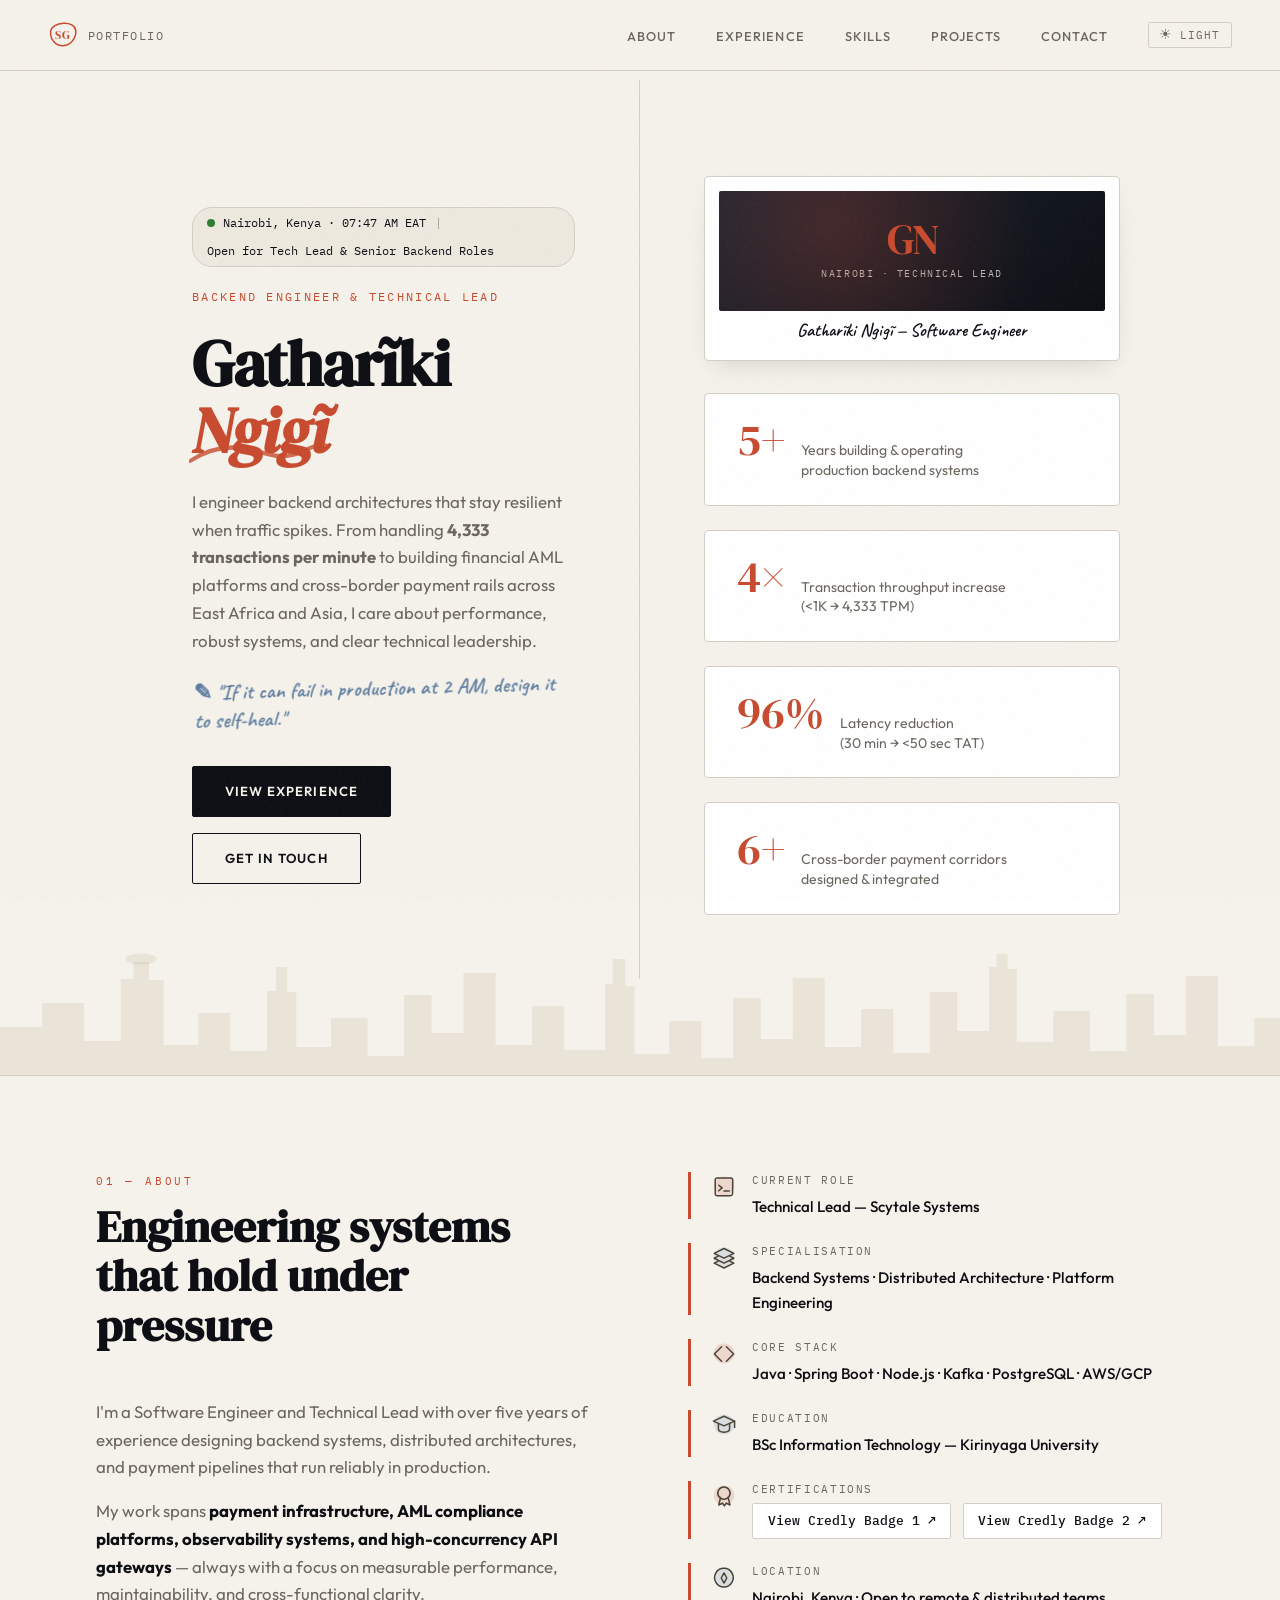
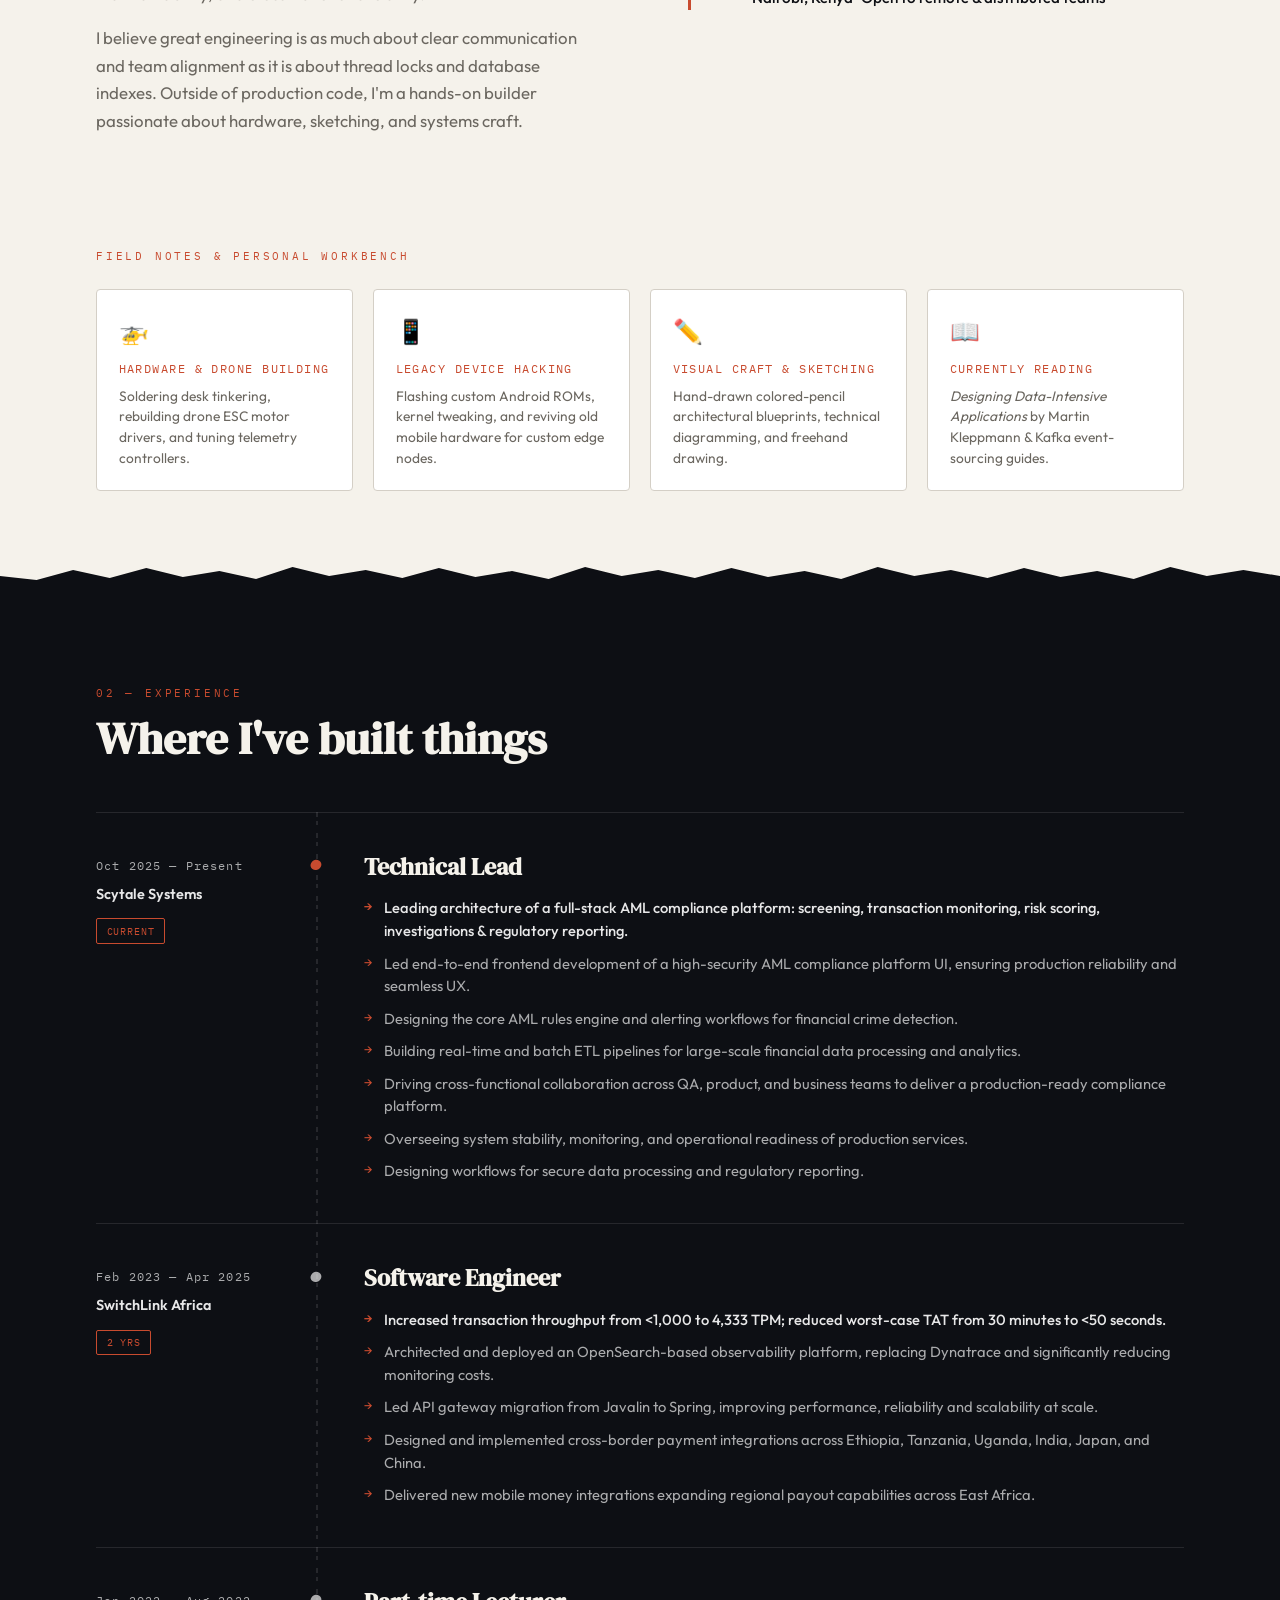
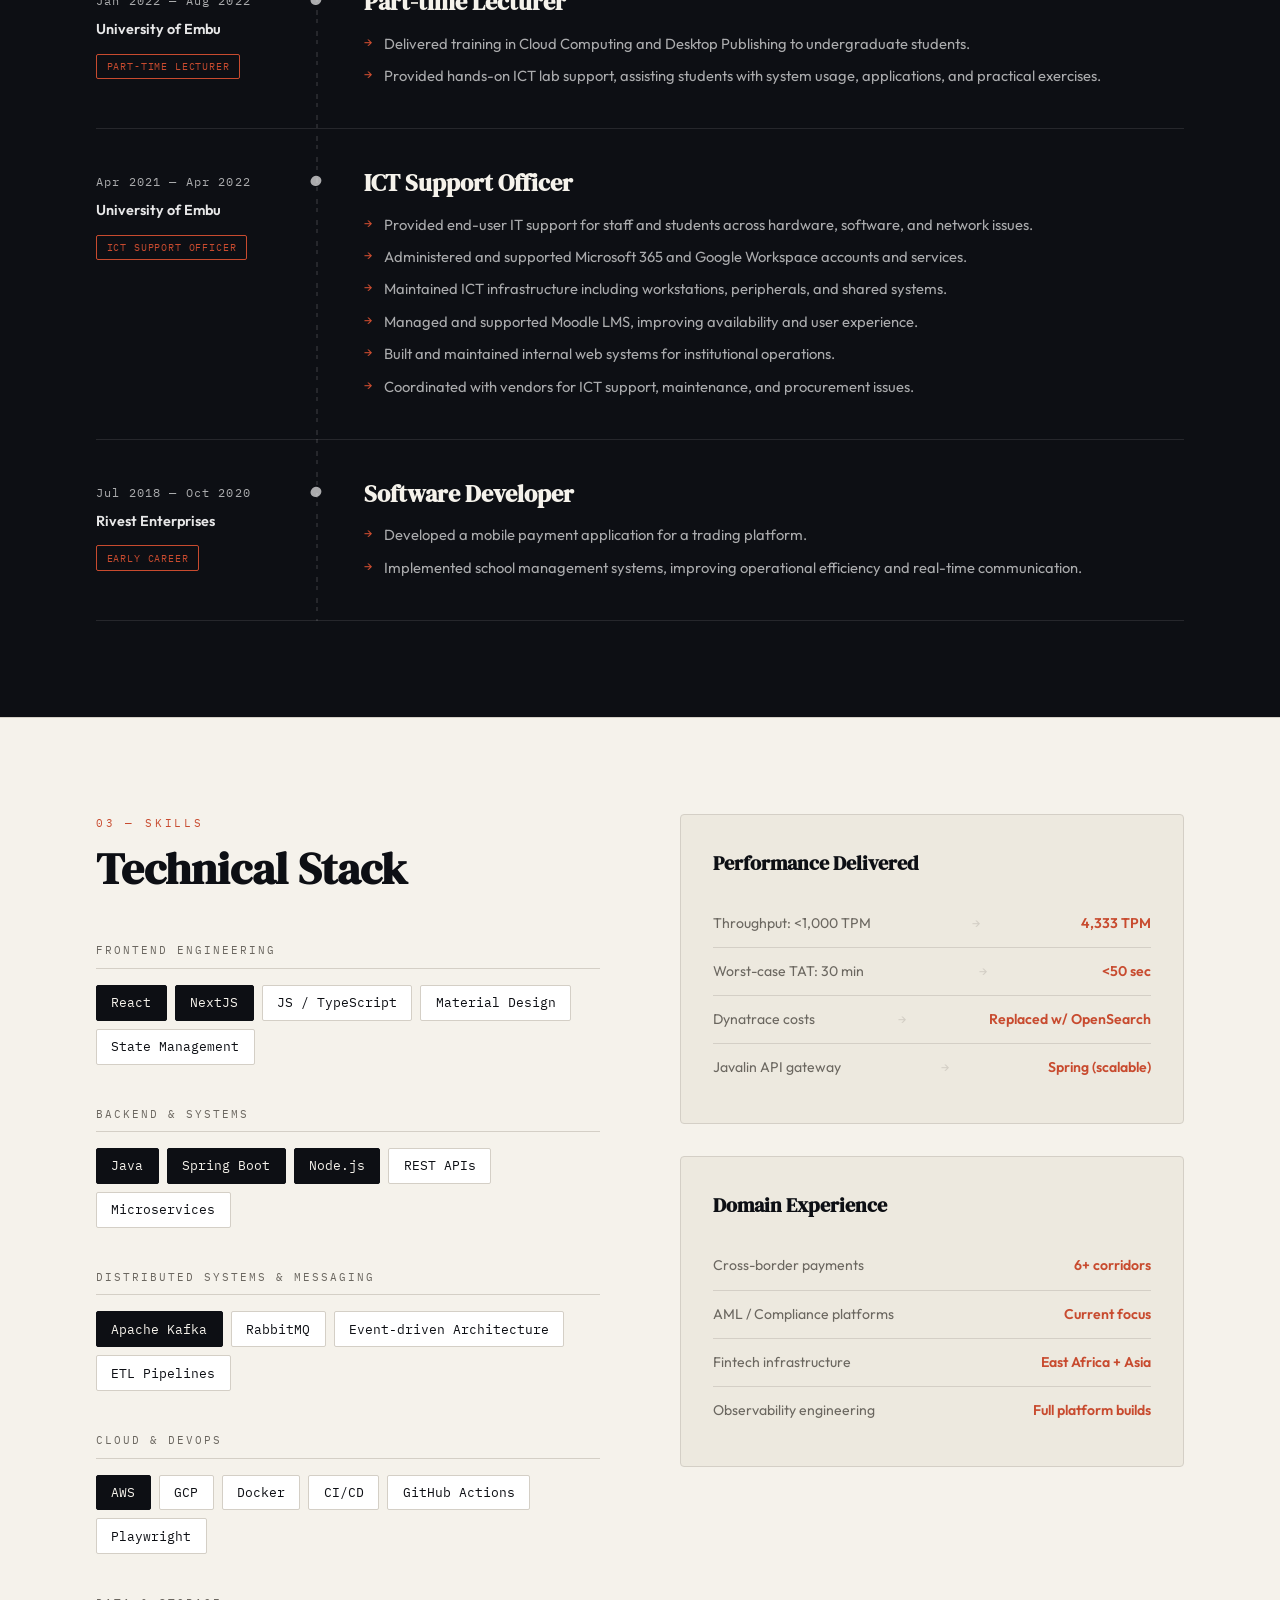
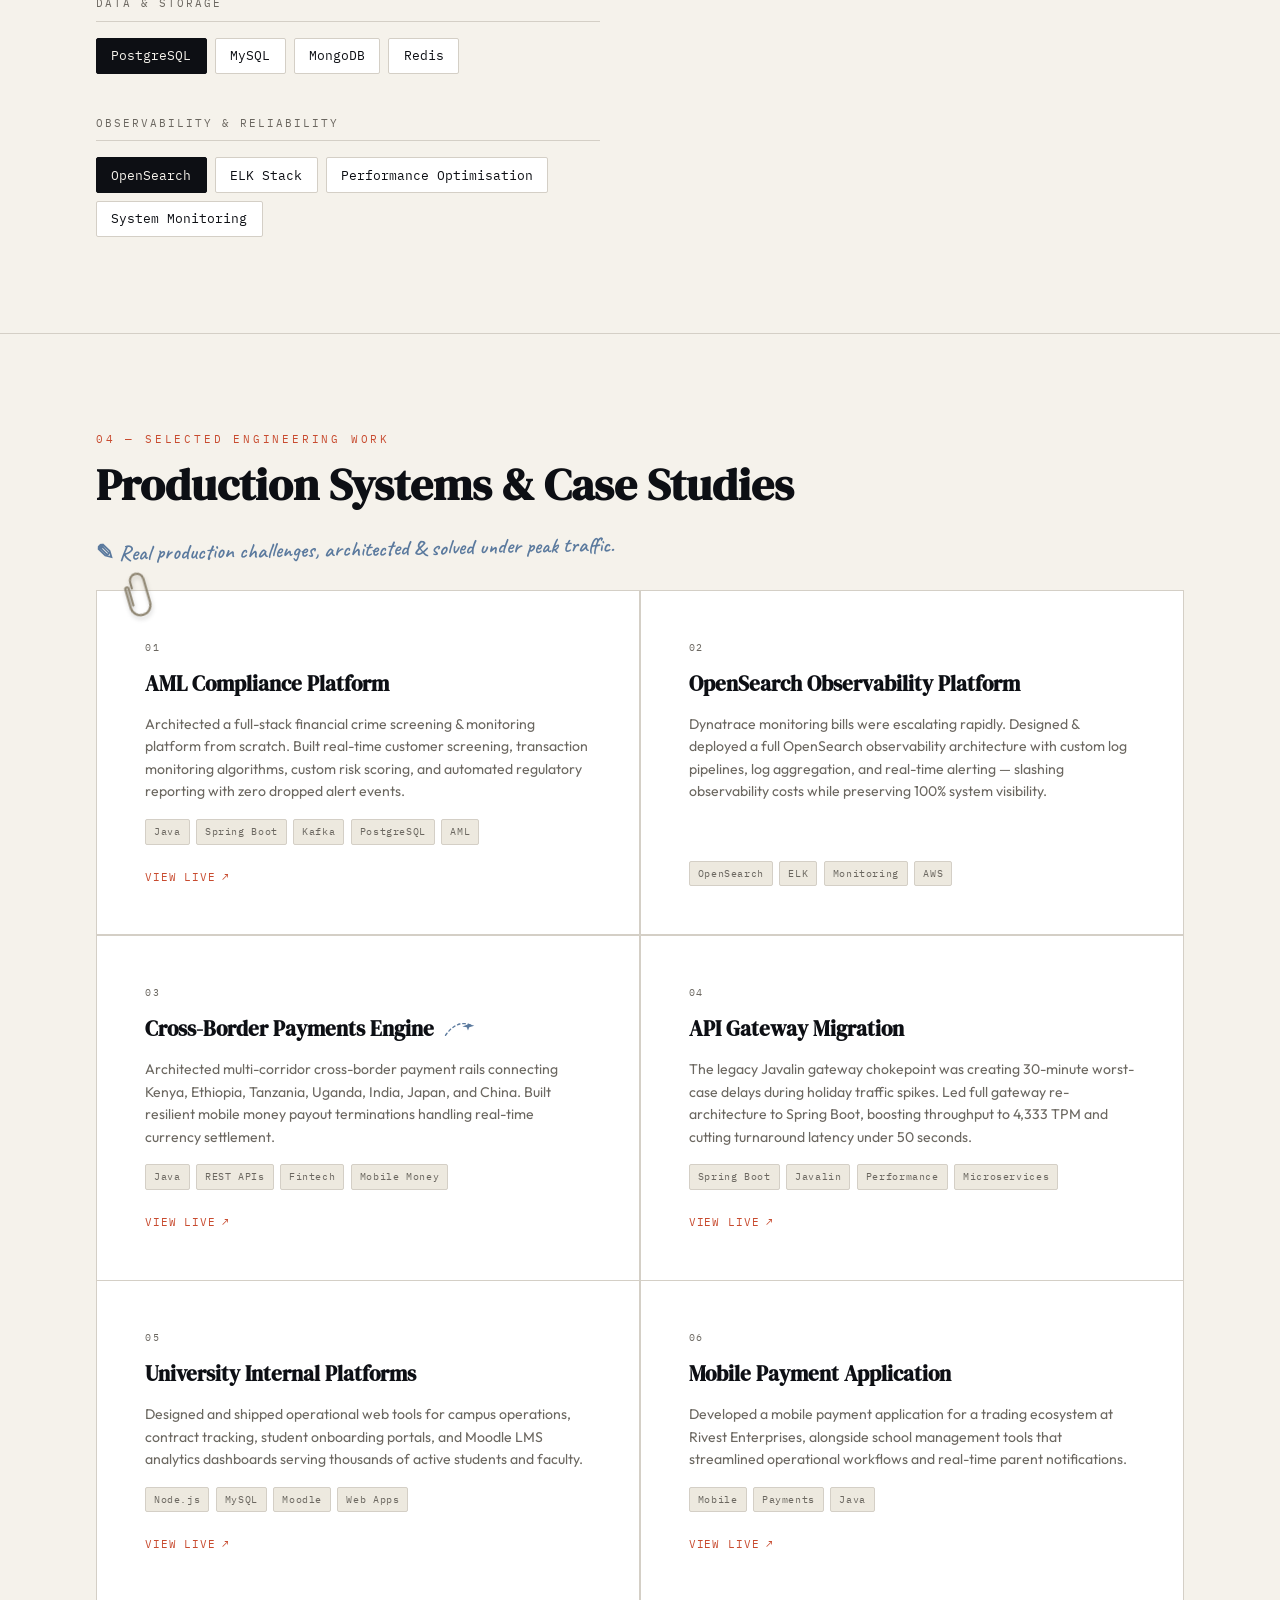
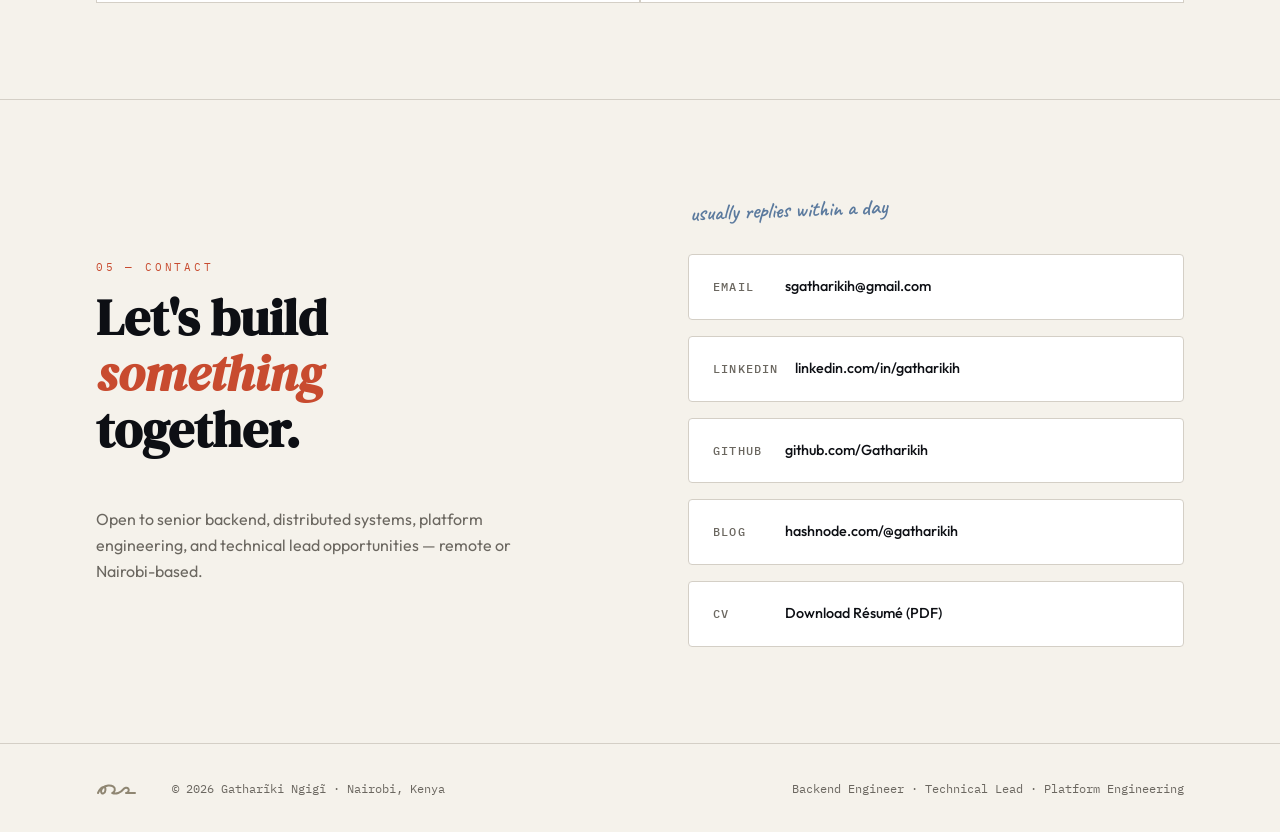
==== commit 8010db1b: "chore: enhance index.html with new meta tags, live status badge, and project descriptions" ====
--- a/index.html
+++ b/index.html
@@ -4,6 +4,7 @@
 <head>
   <meta charset="UTF-8" />
   <meta name="viewport" content="width=device-width, initial-scale=1.0" />
+  <meta name="theme-color" id="themeColorMeta" content="#f5f2eb" />
   <title>Gatharĩki Ngigĩ (Simon Gathariki) — Backend Engineer & Technical Lead</title>
   <meta name="description"
         content="Gatharĩki Ngigĩ (Simon Gathariki) — Software Engineer and Technical Lead with 5+ years building scalable backend systems, distributed pipelines, and payment infrastructure. Based in Nairobi, Kenya." />
@@ -15,11 +16,13 @@
         content="Gatharĩki Ngigĩ (Simon Gathariki) — 5+ years building scalable backend systems, distributed pipelines, and cross-border payment infrastructure. Open to senior backend, platform engineering, and technical lead roles." />
   <meta property="og:type" content="website" />
   <meta property="og:url" content="https://gatharikih.github.io" />
+  <meta property="og:image" content="https://gatharikih.github.io/og-image.png" />
   <link rel="canonical" href="https://gatharikih.github.io" />
-  <meta name="twitter:card" content="summary" />
+  <meta name="twitter:card" content="summary_large_image" />
   <meta name="twitter:title" content="Gatharĩki Ngigĩ (Simon Gathariki) — Backend Engineer & Technical Lead" />
   <meta name="twitter:description"
         content="Gatharĩki Ngigĩ (Simon Gathariki) — 5+ years building scalable backend systems, distributed pipelines, and cross-border payment infrastructure." />
+  <meta name="twitter:image" content="https://gatharikih.github.io/og-image.png" />
   <link rel="icon" type="image/svg+xml"
         href="data:image/svg+xml,%3Csvg xmlns='http://www.w3.org/2000/svg' viewBox='0 0 32 32'%3E%3Crect width='32' height='32' rx='6' fill='%230d0f14'/%3E%3Ctext x='50%25' y='50%25' dominant-baseline='central' text-anchor='middle' font-family='Georgia%2C serif' font-size='13' font-weight='bold' fill='%23c84b2f' letter-spacing='-0.5'%3ESG%3C/text%3E%3C/svg%3E" />
   <link rel="preconnect" href="https://fonts.googleapis.com" />
@@ -548,6 +551,150 @@
       font-size: 0.88rem;
       color: var(--muted);
       line-height: 1.4;
+    }
+
+    /* ── LIVE STATUS BADGE ── */
+    .live-status {
+      display: inline-flex;
+      align-items: center;
+      gap: 0.55rem;
+      padding: 0.35rem 0.85rem;
+      background: var(--cream);
+      border: 1px solid var(--border);
+      border-radius: 20px;
+      font-family: 'IBM Plex Mono', monospace;
+      font-size: 0.72rem;
+      color: var(--ink);
+      margin-bottom: 1.25rem;
+      width: fit-content;
+      flex-wrap: wrap;
+    }
+
+    .status-dot {
+      width: 8px;
+      height: 8px;
+      background-color: #2e7d32;
+      border-radius: 50%;
+      box-shadow: 0 0 0 0 rgba(46, 125, 50, 0.7);
+      animation: pulseDot 2s infinite;
+    }
+
+    @keyframes pulseDot {
+      0% {
+        box-shadow: 0 0 0 0 rgba(46, 125, 50, 0.7);
+      }
+      70% {
+        box-shadow: 0 0 0 6px rgba(46, 125, 50, 0);
+      }
+      100% {
+        box-shadow: 0 0 0 0 rgba(46, 125, 50, 0);
+      }
+    }
+
+    /* ── POLAROID / AVATAR CARD ── */
+    .hero-polaroid {
+      background: var(--card);
+      border: 1px solid var(--border);
+      padding: 0.85rem 0.85rem 1.1rem;
+      border-radius: 4px;
+      box-shadow: 0 10px 25px -10px rgba(0,0,0,0.15);
+      transform: rotate(-1.8deg);
+      transition: transform 0.3s ease;
+      margin-bottom: 0.5rem;
+      opacity: 0;
+      animation: fadeLeft 0.6s 0.2s forwards;
+    }
+
+    .hero-polaroid:hover {
+      transform: rotate(0deg) scale(1.02);
+    }
+
+    .polaroid-frame {
+      width: 100%;
+      height: 120px;
+      background: linear-gradient(135deg, #1c2331 0%, #0d0f14 100%);
+      border-radius: 2px;
+      display: flex;
+      flex-direction: column;
+      align-items: center;
+      justify-content: center;
+      color: #f5f2eb;
+      position: relative;
+      overflow: hidden;
+    }
+
+    .polaroid-frame::after {
+      content: '';
+      position: absolute;
+      inset: 0;
+      background: radial-gradient(circle at 30% 30%, rgba(200, 75, 47, 0.25), transparent 70%);
+      pointer-events: none;
+    }
+
+    .avatar-initials {
+      font-family: 'DM Serif Display', serif;
+      font-size: 2.6rem;
+      color: var(--accent);
+      letter-spacing: -0.05em;
+      line-height: 1;
+    }
+
+    .avatar-sub {
+      font-family: 'IBM Plex Mono', monospace;
+      font-size: 0.65rem;
+      letter-spacing: 0.15em;
+      text-transform: uppercase;
+      opacity: 0.75;
+      margin-top: 0.3rem;
+    }
+
+    .polaroid-caption {
+      text-align: center;
+      font-size: 1.15rem;
+      margin-top: 0.5rem;
+      color: var(--ink);
+    }
+
+    /* ── WORKBENCH & FIELD NOTES ── */
+    .workbench-grid {
+      display: grid;
+      grid-template-columns: repeat(auto-fit, minmax(220px, 1fr));
+      gap: 1.25rem;
+      margin-top: 1.5rem;
+    }
+
+    .wb-card {
+      background: var(--card);
+      border: 1px solid var(--border);
+      border-radius: 4px;
+      padding: 1.35rem;
+      position: relative;
+      transition: transform 0.2s, background 0.2s;
+    }
+
+    .wb-card:hover {
+      transform: translateY(-3px);
+      background: var(--cream);
+    }
+
+    .wb-icon {
+      font-size: 1.5rem;
+      margin-bottom: 0.5rem;
+    }
+
+    .wb-title {
+      font-family: 'IBM Plex Mono', monospace;
+      font-size: 0.75rem;
+      letter-spacing: 0.12em;
+      text-transform: uppercase;
+      color: var(--accent);
+      margin-bottom: 0.4rem;
+    }
+
+    .wb-desc {
+      font-size: 0.86rem;
+      color: var(--muted);
+      line-height: 1.5;
     }
 
     /* ── SECTION COMMONS ── */
@@ -1473,7 +1620,13 @@
     <ellipse cx="154.5" cy="14" rx="17" ry="5.5" />
   </svg>
   <div class="hero-left">
-    <p class="hero-tag">Backend Engineer &amp; Technical Lead · Nairobi, Kenya</p>
+    <div class="live-status">
+      <span class="status-dot"></span>
+      <span id="nairobiClock">Nairobi, Kenya · EAT</span>
+      <span style="opacity:0.35;">|</span>
+      <span>Open for Tech Lead &amp; Senior Backend Roles</span>
+    </div>
+    <p class="hero-tag">Backend Engineer &amp; Technical Lead</p>
     <h1 class="hero-name">
       <a href="https://www.linkedin.com/in/gatharikih/" target="_blank" rel="noopener"
          style="text-decoration:none; color:inherit;">Gatharĩki</a><br />
@@ -1486,8 +1639,10 @@
         </span>
     </h1>
     <p class="hero-desc">
-      Building scalable backend systems, distributed pipelines, and high-availability APIs
-      that deliver real business impact — end-to-end ownership, cross-timezone collaboration.
+      I engineer backend architectures that stay resilient when traffic spikes. From handling <strong>4,333 transactions per minute</strong> to building financial AML platforms and cross-border payment rails across East Africa and Asia, I care about performance, robust systems, and clear technical leadership.
+    </p>
+    <p class="hand-note" style="font-size:1.35rem; transform:rotate(-1.5deg); margin:-1.75rem 0 2.25rem 0.15rem; color:var(--pencil2);">
+      ✎ "If it can fail in production at 2 AM, design it to self-heal."
     </p>
     <div class="hero-cta">
       <a href="#experience" class="btn btn-primary">View Experience</a>
@@ -1495,6 +1650,13 @@
     </div>
   </div>
   <div class="hero-right">
+    <div class="hero-polaroid">
+      <div class="polaroid-frame">
+        <span class="avatar-initials">GN</span>
+        <span class="avatar-sub">Nairobi · Technical Lead</span>
+      </div>
+      <p class="hand-note polaroid-caption">Gatharĩki Ngigĩ — Software Engineer</p>
+    </div>
     <div class="stat-card">
       <span class="stat-num">5+</span>
       <span class="stat-label">Years building &amp; operating<br />production backend systems</span>
@@ -1520,13 +1682,9 @@
     <p class="section-label">01 — About</p>
     <h2 class="section-title reveal">Engineering systems<br />that hold under pressure</h2>
     <div class="about-body reveal">
-      <p>I'm a Software Engineer and Technical Lead with over five years of experience designing backend systems,
-        distributed architectures, and data pipelines that run reliably in production.</p>
-      <p>My work spans <strong>payment infrastructure, AML compliance platforms, observability systems, and API
-        gateways</strong> — always with a focus on measurable performance, maintainability, and cross-functional
-        clarity.</p>
-      <p>I'm comfortable owning systems from design to deployment, driving architectural decisions, and communicating
-        complex tradeoffs to product and business stakeholders alike.</p>
+      <p>I'm a Software Engineer and Technical Lead with over five years of experience designing backend systems, distributed architectures, and payment pipelines that run reliably in production.</p>
+      <p>My work spans <strong>payment infrastructure, AML compliance platforms, observability systems, and high-concurrency API gateways</strong> — always with a focus on measurable performance, maintainability, and cross-functional clarity.</p>
+      <p>I believe great engineering is as much about clear communication and team alignment as it is about thread locks and database indexes. Outside of production code, I'm a hands-on builder passionate about hardware, sketching, and systems craft.</p>
     </div>
   </div>
   <div class="about-meta reveal">
@@ -1588,7 +1746,14 @@
         <div class="meta-val credly-badges">
           <div data-iframe-width="150" data-iframe-height="270"
                data-share-badge-id="65d03828-3fdf-4f2c-a90f-0c97b6c4a1ca"
-               data-share-badge-host="https://www.credly.com"></div>
+               data-share-badge-host="https://www.credly.com">
+            <a href="https://www.credly.com/badges/65d03828-3fdf-4f2c-a90f-0c97b6c4a1ca/public_url" target="_blank" rel="noopener" class="tag" style="text-decoration:none; display:inline-block;">View Credly Badge 1 ↗</a>
+          </div>
+          <div data-iframe-width="150" data-iframe-height="270"
+               data-share-badge-id="e8c7615d-430d-4dee-a5b1-f053073d6a78"
+               data-share-badge-host="https://www.credly.com">
+            <a href="https://www.credly.com/badges/e8c7615d-430d-4dee-a5b1-f053073d6a78/public_url" target="_blank" rel="noopener" class="tag" style="text-decoration:none; display:inline-block;">View Credly Badge 2 ↗</a>
+          </div>
         </div>
       </div>
     </div>
@@ -1603,18 +1768,33 @@
         <p class="meta-val">Nairobi, Kenya · Open to remote &amp; distributed teams</p>
       </div>
     </div>
-    <div class="meta-item">
-      <svg class="meta-icon" viewBox="0 0 28 28" aria-hidden="true">
-        <path class="wash wash-a" d="M14 2.7c6.3 0 11.3 4.6 11.1 10.7-.2 6-5.2 10.9-11.5 10.7C7.5 23.9 2.8 18.9 3 12.9 3.2 6.9 8 2.7 14 2.7Z" />
-        <path class="sketch" d="M6 22.6 19.8 8.8l2.9 2.9L8.9 25.5l-4 1.1Z" />
-        <path class="sketch" d="M18 10.6l2.9 2.9" />
-        <path class="sketch" d="M4.9 26.6 6 22.6l2.9 2.9Z" />
-      </svg>
-      <div>
-        <p class="meta-key">Off the Clock</p>
-        <p class="meta-val">Colored-pencil sketching, drone motor rebuilds &amp; reviving old Android phones</p>
-      </div>
-    </div>
+  </div>
+
+  <div style="grid-column: 1 / -1; margin-top: 1rem;" class="reveal">
+    <p class="section-label">Field Notes &amp; Personal Workbench</p>
+    <div class="workbench-grid">
+      <div class="wb-card">
+        <div class="wb-icon">🚁</div>
+        <p class="wb-title">Hardware &amp; Drone Building</p>
+        <p class="wb-desc">Soldering desk tinkering, rebuilding drone ESC motor drivers, and tuning telemetry controllers.</p>
+      </div>
+      <div class="wb-card">
+        <div class="wb-icon">📱</div>
+        <p class="wb-title">Legacy Device Hacking</p>
+        <p class="wb-desc">Flashing custom Android ROMs, kernel tweaking, and reviving old mobile hardware for custom edge nodes.</p>
+      </div>
+      <div class="wb-card">
+        <div class="wb-icon">✏️</div>
+        <p class="wb-title">Visual Craft &amp; Sketching</p>
+        <p class="wb-desc">Hand-drawn colored-pencil architectural blueprints, technical diagramming, and freehand drawing.</p>
+      </div>
+      <div class="wb-card">
+        <div class="wb-icon">📖</div>
+        <p class="wb-title">Currently Reading</p>
+        <p class="wb-desc"><em>Designing Data-Intensive Applications</em> by Martin Kleppmann &amp; Kafka event-sourcing guides.</p>
+      </div>
+    </div>
+  </div>
   </div>
   <svg class="torn-edge" viewBox="0 0 1400 26" preserveAspectRatio="none" aria-hidden="true">
     <path
@@ -1865,8 +2045,11 @@
 
 <!-- PROJECTS -->
 <section id="projects">
-  <p class="section-label">04 — Notable Work</p>
-  <h2 class="section-title reveal">Selected Projects</h2>
+  <p class="section-label">04 — Selected Engineering Work</p>
+  <h2 class="section-title reveal">Production Systems &amp; Case Studies</h2>
+  <p class="hand-note reveal" style="font-size: 1.35rem; transform: rotate(-1deg); margin: -1.75rem 0 2rem; color: var(--pencil2);">
+    ✎ Real production challenges, architected &amp; solved under peak traffic.
+  </p>
   <div class="projects-grid">
     <svg class="projects-pin" viewBox="0 0 30 46" aria-hidden="true">
       <path class="sketch" fill="none"
@@ -1876,23 +2059,19 @@
     <div class="project-card reveal">
       <span class="project-num">01</span>
       <h3 class="project-title">AML Compliance Platform</h3>
-      <p class="project-desc">Full-stack financial crime detection platform covering customer screening, real-time
-        transaction monitoring, risk scoring, investigations workflow, and regulatory reporting. Includes custom rules
-        engine and alerting pipelines.</p>
+      <p class="project-desc">Architected a full-stack financial crime screening &amp; monitoring platform from scratch. Built real-time customer screening, transaction monitoring algorithms, custom risk scoring, and automated regulatory reporting with zero dropped alert events.</p>
       <div class="project-tags">
         <span class="ptag">Java</span><span class="ptag">Spring Boot</span><span class="ptag">Kafka</span><span
               class="ptag">PostgreSQL</span><span class="ptag">AML</span>
       </div>
-      <a class="project-link" href="https://scytalesystems.tech/aml-platform" target="_blank" rel="noopener">View
+      <a class="project-link" href="https://scytalesystems.tech/aml-platform" target="_blank" rel="noopener" aria-label="View AML Compliance Platform live site">View
         Live</a>
     </div>
 
     <div class="project-card reveal">
       <span class="project-num">02</span>
       <h3 class="project-title">OpenSearch Observability Platform</h3>
-      <p class="project-desc">Designed and deployed a full observability stack on OpenSearch to replace Dynatrace —
-        delivering equivalent visibility at a fraction of the cost. Included log aggregation, alerting, and custom
-        dashboards.</p>
+      <p class="project-desc">Dynatrace monitoring bills were escalating rapidly. Designed &amp; deployed a full OpenSearch observability architecture with custom log pipelines, log aggregation, and real-time alerting — slashing observability costs while preserving 100% system visibility.</p>
       <div class="project-tags">
         <span class="ptag">OpenSearch</span><span class="ptag">ELK</span><span class="ptag">Monitoring</span><span
               class="ptag">AWS</span>
@@ -1907,50 +2086,44 @@
           <path class="plane" d="M28 3.2 34 5.4 28.4 7 27 10.6 25.6 7 20.8 6.1Z" />
         </svg>
       </h3>
-      <p class="project-desc">Architected and integrated multi-corridor cross-border payment rails across Ethiopia,
-        Tanzania, Uganda, India, Japan, and China — expanding payout reach with mobile money and bank transfer
-        terminations.</p>
+      <p class="project-desc">Architected multi-corridor cross-border payment rails connecting Kenya, Ethiopia, Tanzania, Uganda, India, Japan, and China. Built resilient mobile money payout terminations handling real-time currency settlement.</p>
       <div class="project-tags">
         <span class="ptag">Java</span><span class="ptag">REST APIs</span><span class="ptag">Fintech</span><span
               class="ptag">Mobile Money</span>
       </div>
-      <a class="project-link" href="https://www.upesi.co.ke/" target="_blank" rel="noopener">View Live</a>
+      <a class="project-link" href="https://www.upesi.co.ke/" target="_blank" rel="noopener" aria-label="View Cross-Border Payments Engine live site">View Live</a>
     </div>
 
     <div class="project-card reveal">
       <span class="project-num">04</span>
       <h3 class="project-title">API Gateway Migration</h3>
-      <p class="project-desc">Led end-to-end migration of core API gateway from Javalin to Spring Boot. Improved
-        throughput from under 1,000 to 4,333 TPM and slashed worst-case TAT from 30 minutes to under 50 seconds.</p>
+      <p class="project-desc">The legacy Javalin gateway chokepoint was creating 30-minute worst-case delays during holiday traffic spikes. Led full gateway re-architecture to Spring Boot, boosting throughput to 4,333 TPM and cutting turnaround latency under 50 seconds.</p>
       <div class="project-tags">
         <span class="ptag">Spring Boot</span><span class="ptag">Javalin</span><span
               class="ptag">Performance</span><span class="ptag">Microservices</span>
       </div>
-      <a class="project-link" href="https://www.upesi.co.ke/" target="_blank" rel="noopener">View Live</a>
+      <a class="project-link" href="https://www.upesi.co.ke/" target="_blank" rel="noopener" aria-label="View API Gateway Migration project live site">View Live</a>
     </div>
 
     <div class="project-card reveal">
       <span class="project-num">05</span>
       <h3 class="project-title">University Internal Platforms</h3>
-      <p class="project-desc">Built a suite of internal web platforms including contract management, student
-        onboarding portals, leave tracking, and LMS analytics dashboards. Also supported Moodle e-learning
-        infrastructure.</p>
+      <p class="project-desc">Designed and shipped operational web tools for campus operations, contract tracking, student onboarding portals, and Moodle LMS analytics dashboards serving thousands of active students and faculty.</p>
       <div class="project-tags">
         <span class="ptag">Node.js</span><span class="ptag">MySQL</span><span class="ptag">Moodle</span><span
               class="ptag">Web Apps</span>
       </div>
-      <a class="project-link" href="https://apps.embuni.ac.ke/" target="_blank" rel="noopener">View Live</a>
+      <a class="project-link" href="https://apps.embuni.ac.ke/" target="_blank" rel="noopener" aria-label="View University Internal Platforms live site">View Live</a>
     </div>
 
     <div class="project-card reveal">
       <span class="project-num">06</span>
       <h3 class="project-title">Mobile Payment Application</h3>
-      <p class="project-desc">Developed a mobile payment application for a trading platform at Rivest Enterprises,
-        alongside school management systems that improved operational efficiency and real-time communication.</p>
+      <p class="project-desc">Developed a mobile payment application for a trading ecosystem at Rivest Enterprises, alongside school management tools that streamlined operational workflows and real-time parent notifications.</p>
       <div class="project-tags">
         <span class="ptag">Mobile</span><span class="ptag">Payments</span><span class="ptag">Java</span>
       </div>
-      <a class="project-link" href="https://app.abepayy.com/" target="_blank" rel="noopener">View Live</a>
+      <a class="project-link" href="https://app.abepayy.com/" target="_blank" rel="noopener" aria-label="View Mobile Payment Application live site">View Live</a>
     </div>
 
   </div>
@@ -2014,11 +2187,34 @@
   const label = toggle.querySelector('.toggle-label');
   const html = document.documentElement;
 
+  function updateNairobiClock() {
+    try {
+      const options = { timeZone: 'Africa/Nairobi', hour: '2-digit', minute: '2-digit', hour12: true };
+      const timeStr = new Intl.DateTimeFormat('en-US', options).format(new Date());
+      const el = document.getElementById('nairobiClock');
+      if (el) el.textContent = `Nairobi, Kenya · ${timeStr} EAT`;
+    } catch(e) {}
+  }
+  updateNairobiClock();
+  setInterval(updateNairobiClock, 30000);
+
   const saved = localStorage.getItem('theme');
-  if (saved === 'dark') {
+  const prefersDark = window.matchMedia('(prefers-color-scheme: dark)').matches;
+  const themeColorMeta = document.getElementById('themeColorMeta');
+
+  function updateThemeColor(isDark) {
+    if (themeColorMeta) {
+      themeColorMeta.setAttribute('content', isDark ? '#111318' : '#f5f2eb');
+    }
+  }
+
+  if (saved === 'dark' || (!saved && prefersDark)) {
     html.setAttribute('data-theme', 'dark');
     icon.textContent = '☽';
     label.textContent = 'DARK';
+    updateThemeColor(true);
+  } else {
+    updateThemeColor(false);
   }
 
   toggle.addEventListener('click', () => {
@@ -2028,11 +2224,13 @@
       icon.textContent = '☀︎';
       label.textContent = 'LIGHT';
       localStorage.setItem('theme', 'light');
+      updateThemeColor(false);
     } else {
       html.setAttribute('data-theme', 'dark');
       icon.textContent = '☽';
       label.textContent = 'DARK';
       localStorage.setItem('theme', 'dark');
+      updateThemeColor(true);
     }
   });
 
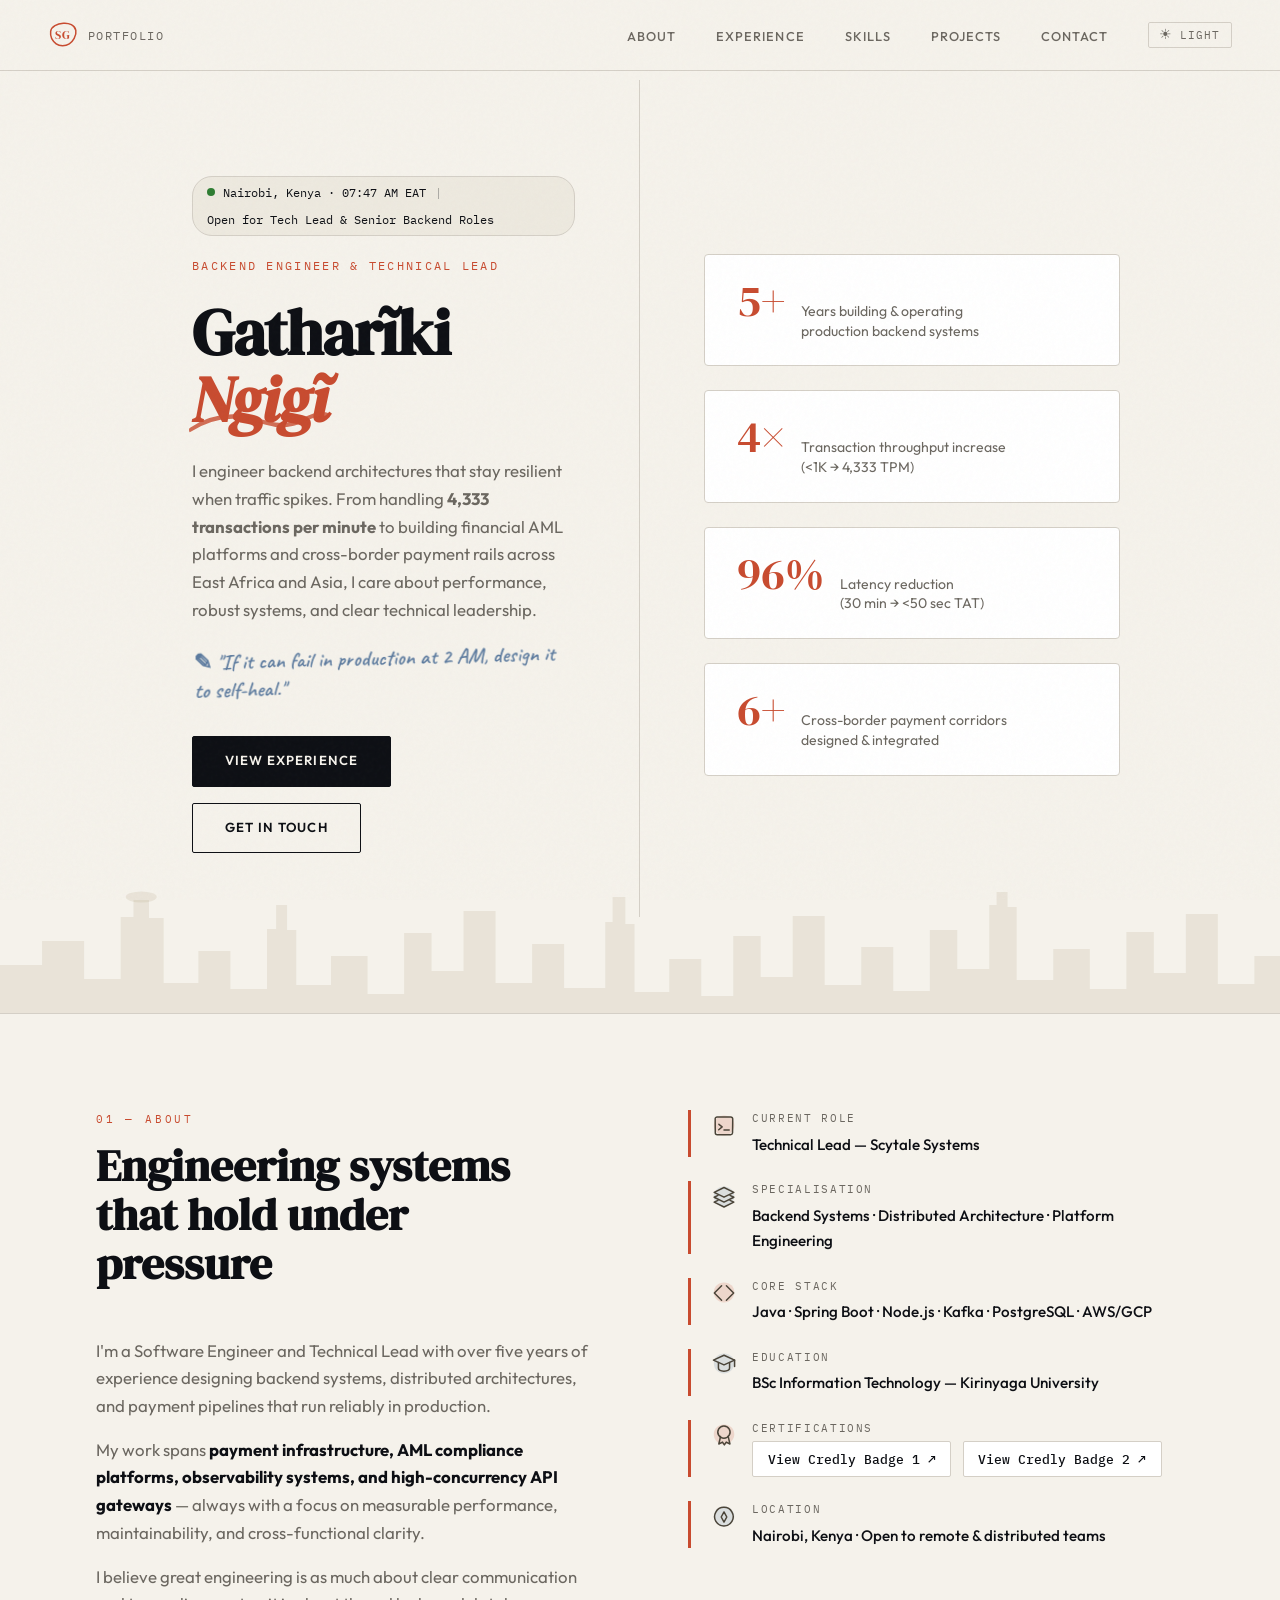
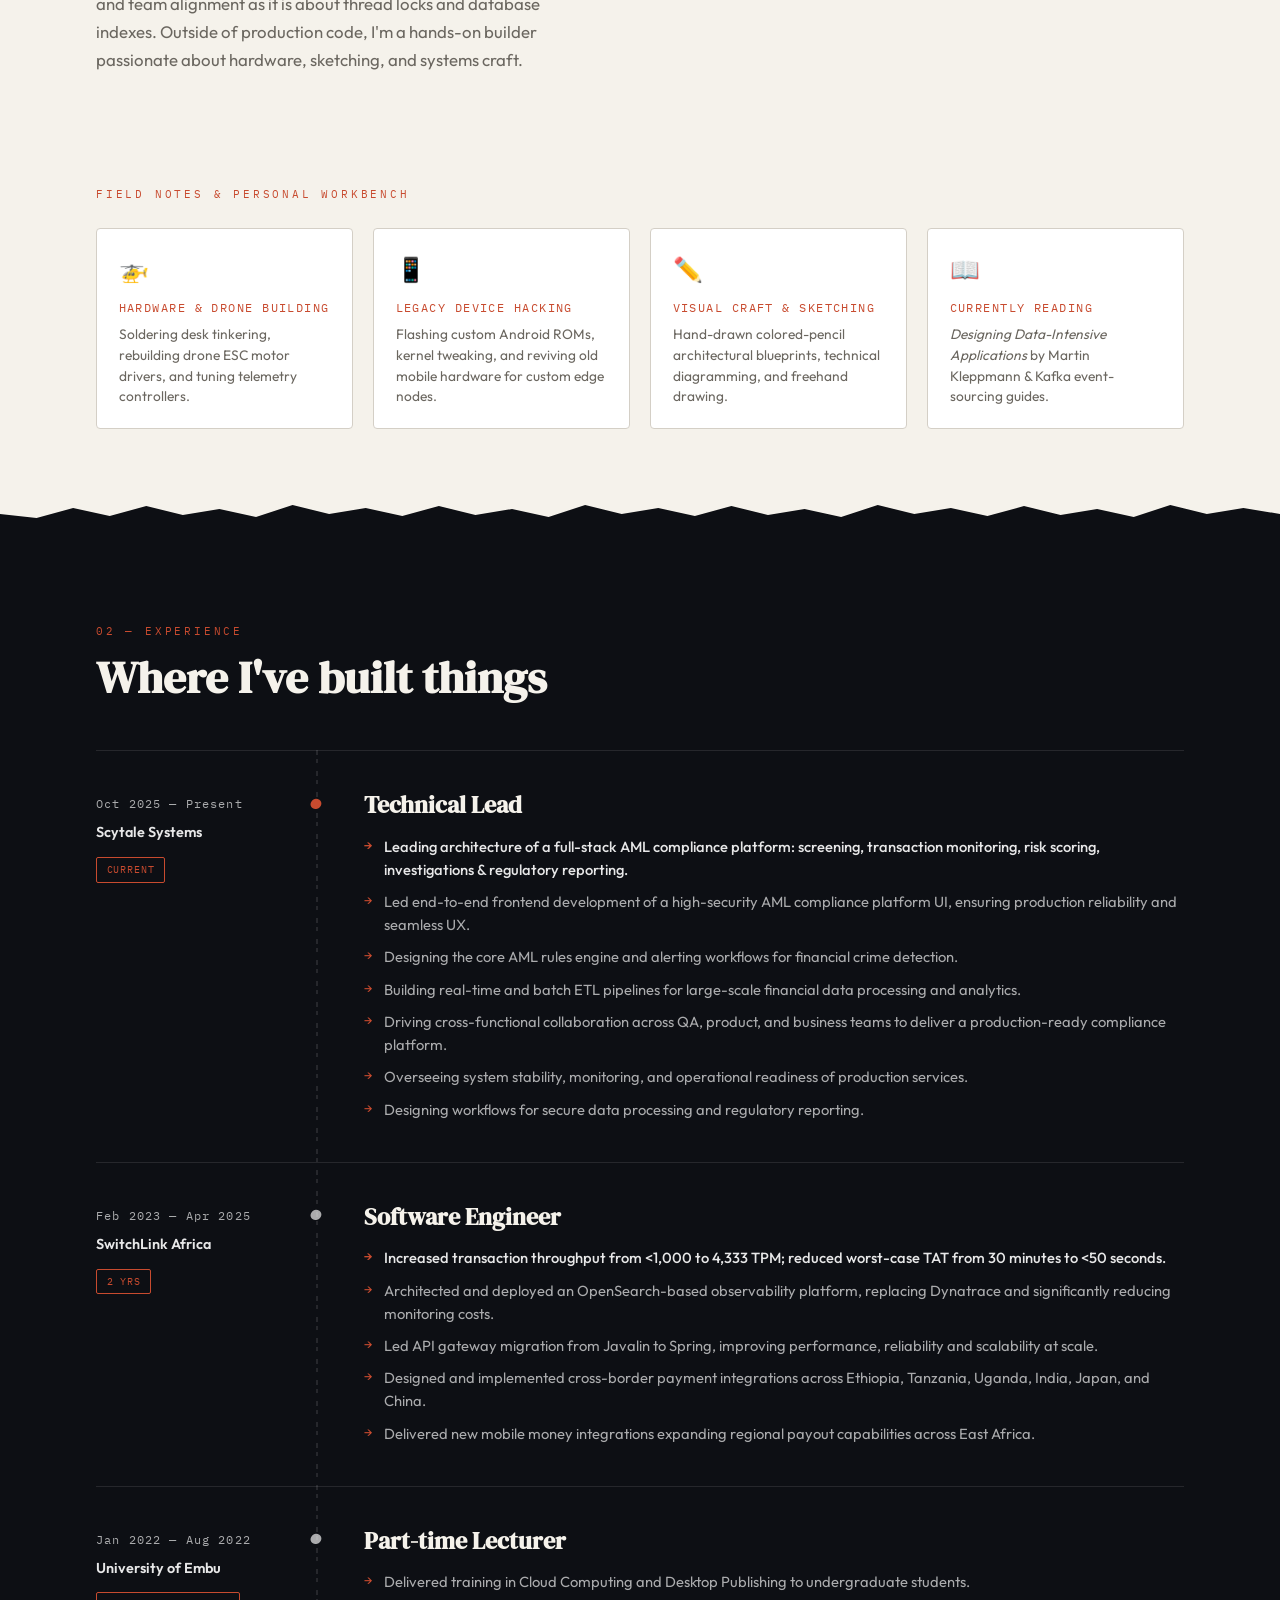
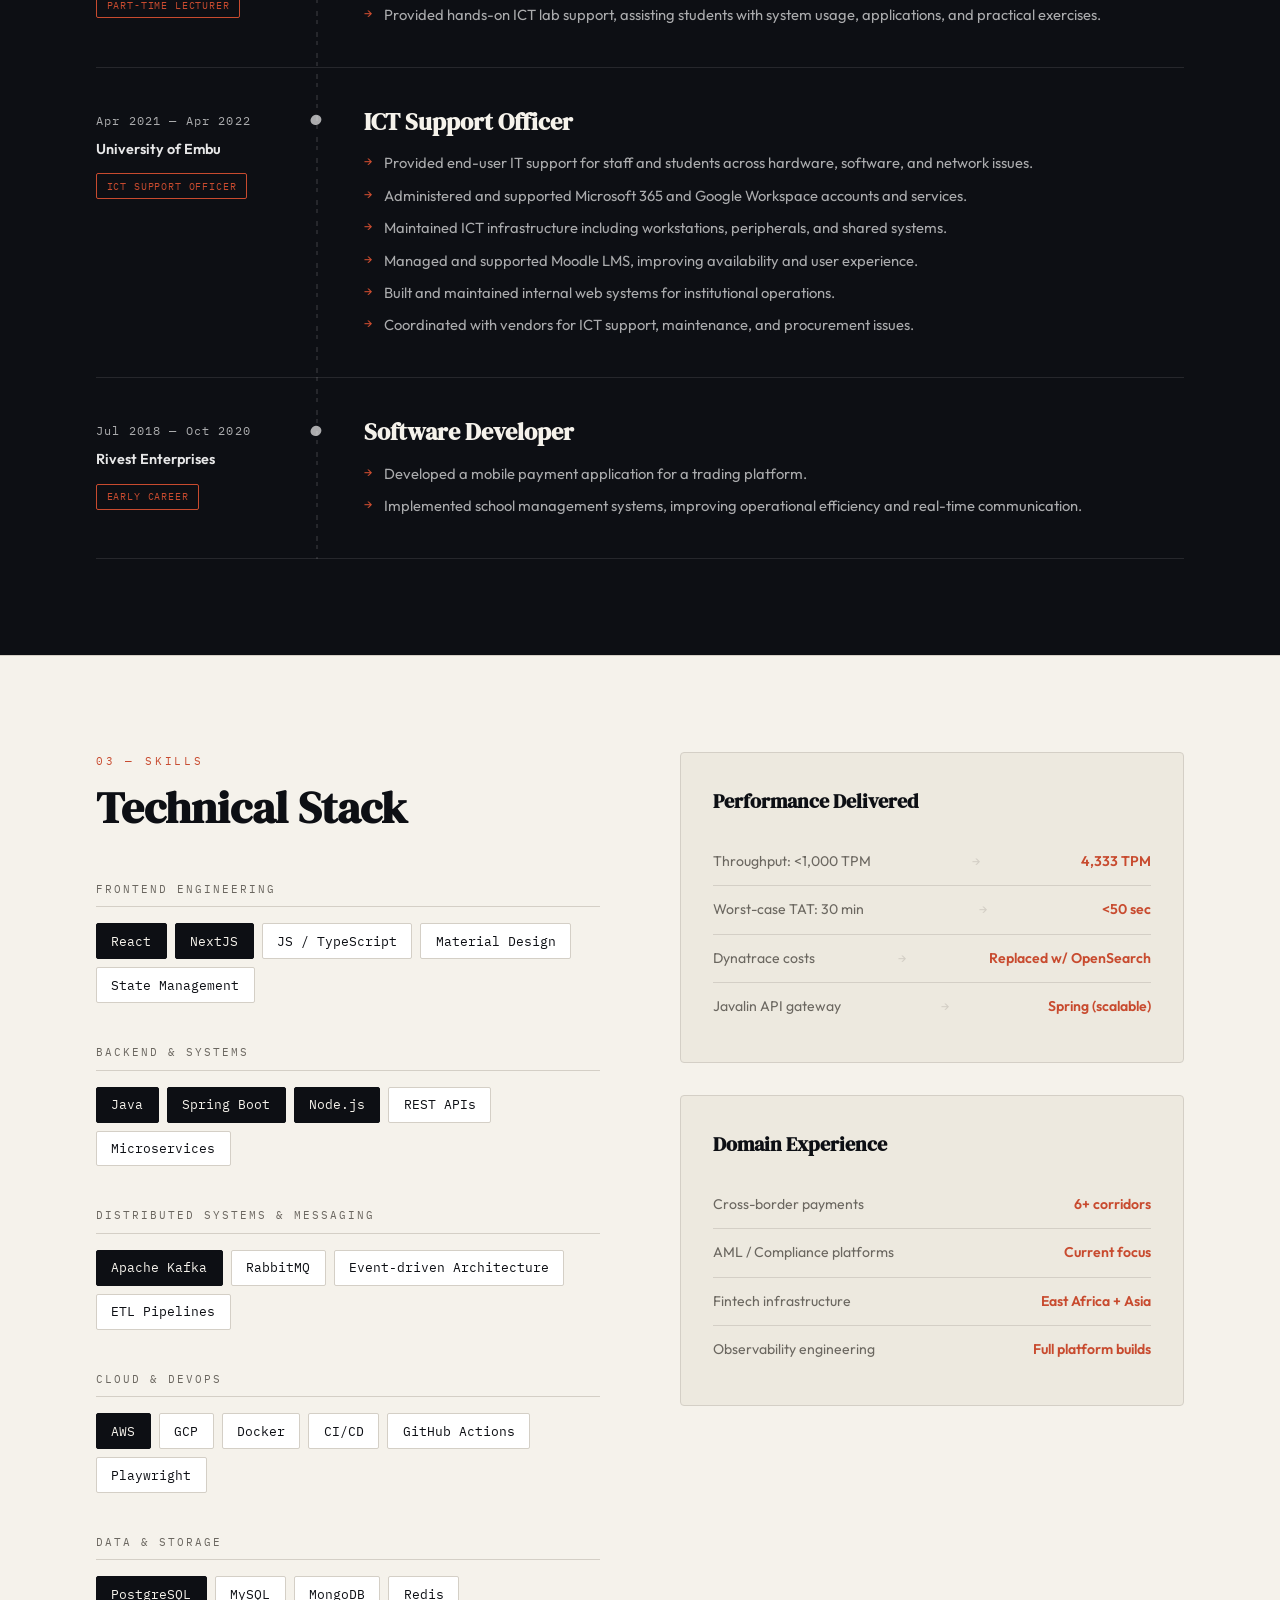
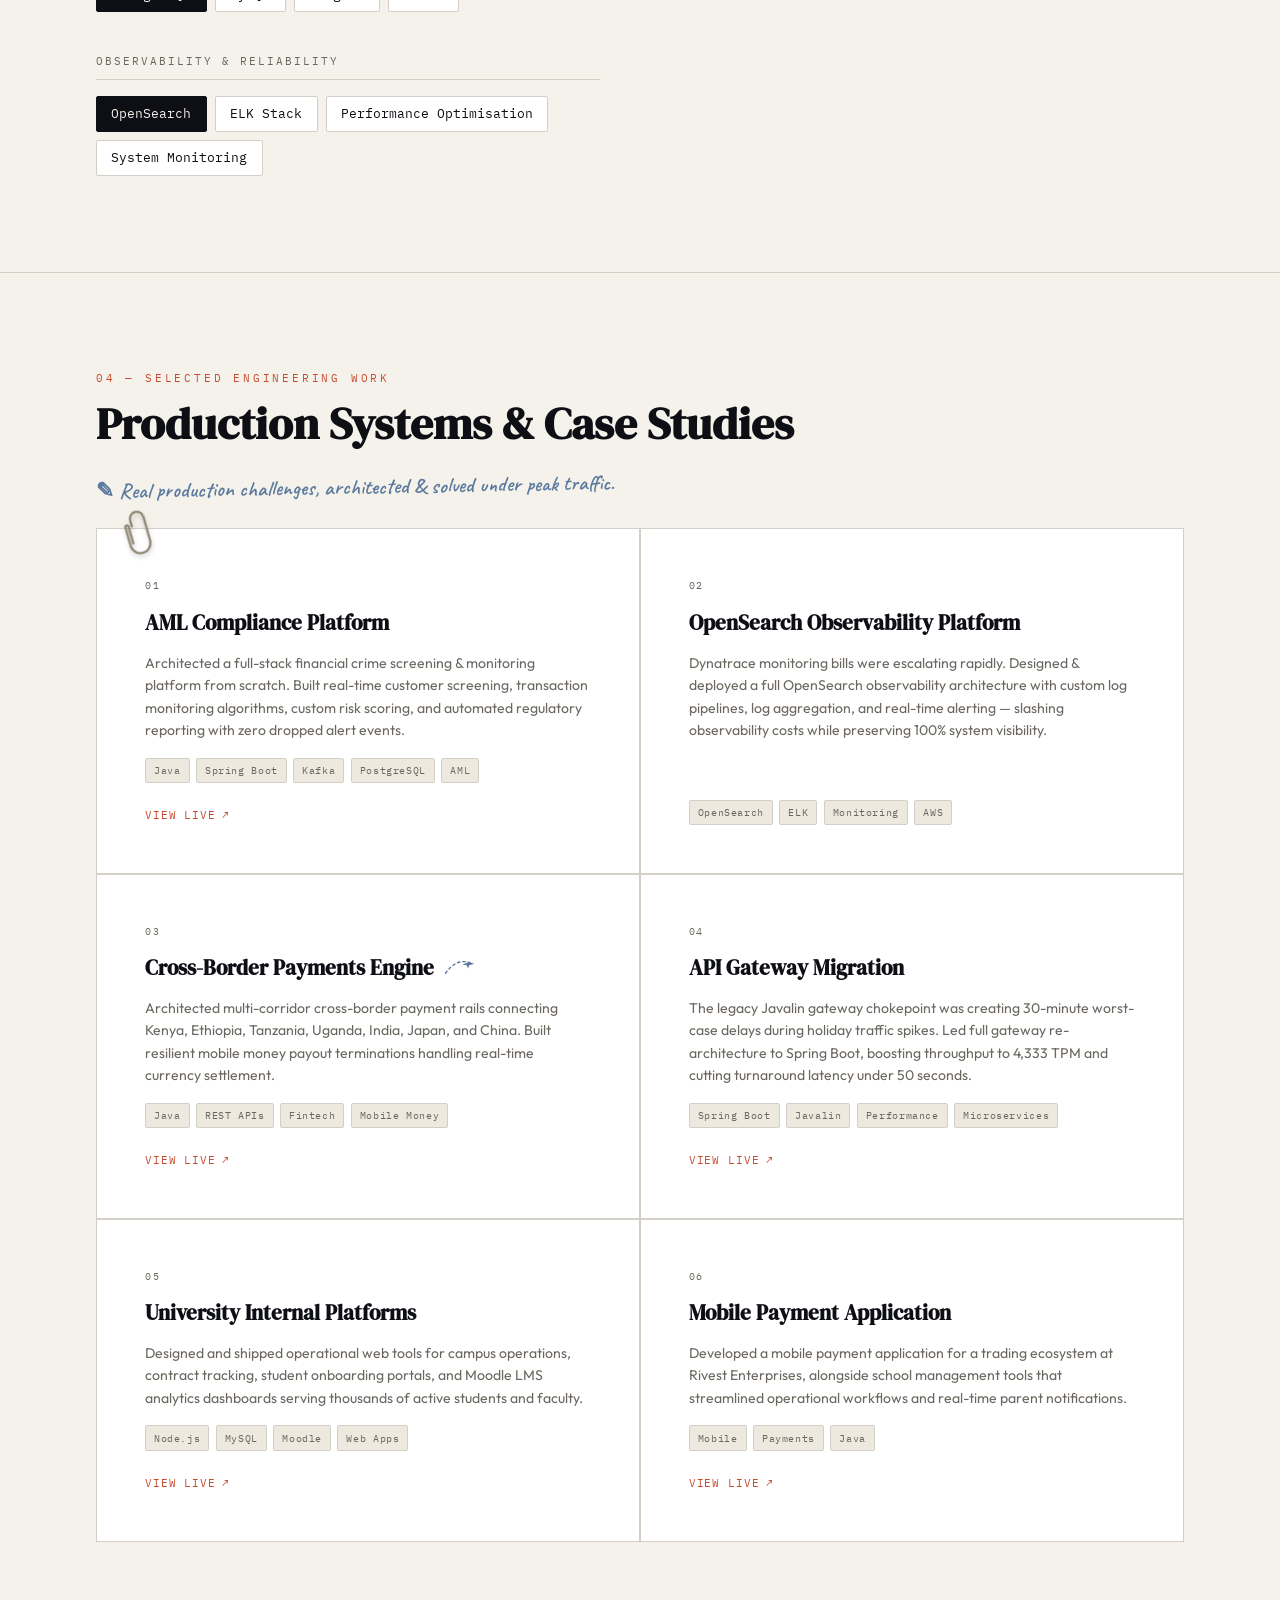
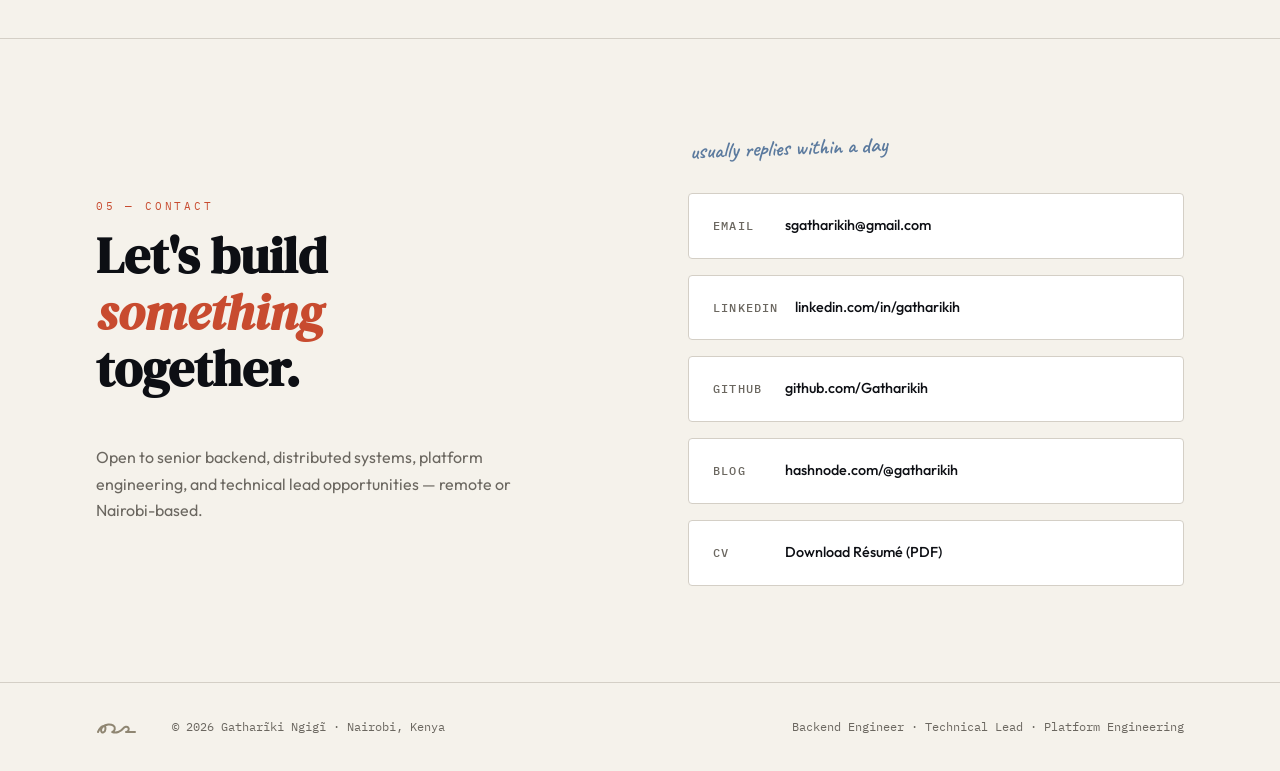
==== commit 30e3e0e0: "chore: remove outdated hero section from index.html" ====
--- a/index.html
+++ b/index.html
@@ -1650,13 +1650,6 @@
     </div>
   </div>
   <div class="hero-right">
-    <div class="hero-polaroid">
-      <div class="polaroid-frame">
-        <span class="avatar-initials">GN</span>
-        <span class="avatar-sub">Nairobi · Technical Lead</span>
-      </div>
-      <p class="hand-note polaroid-caption">Gatharĩki Ngigĩ — Software Engineer</p>
-    </div>
     <div class="stat-card">
       <span class="stat-num">5+</span>
       <span class="stat-label">Years building &amp; operating<br />production backend systems</span>
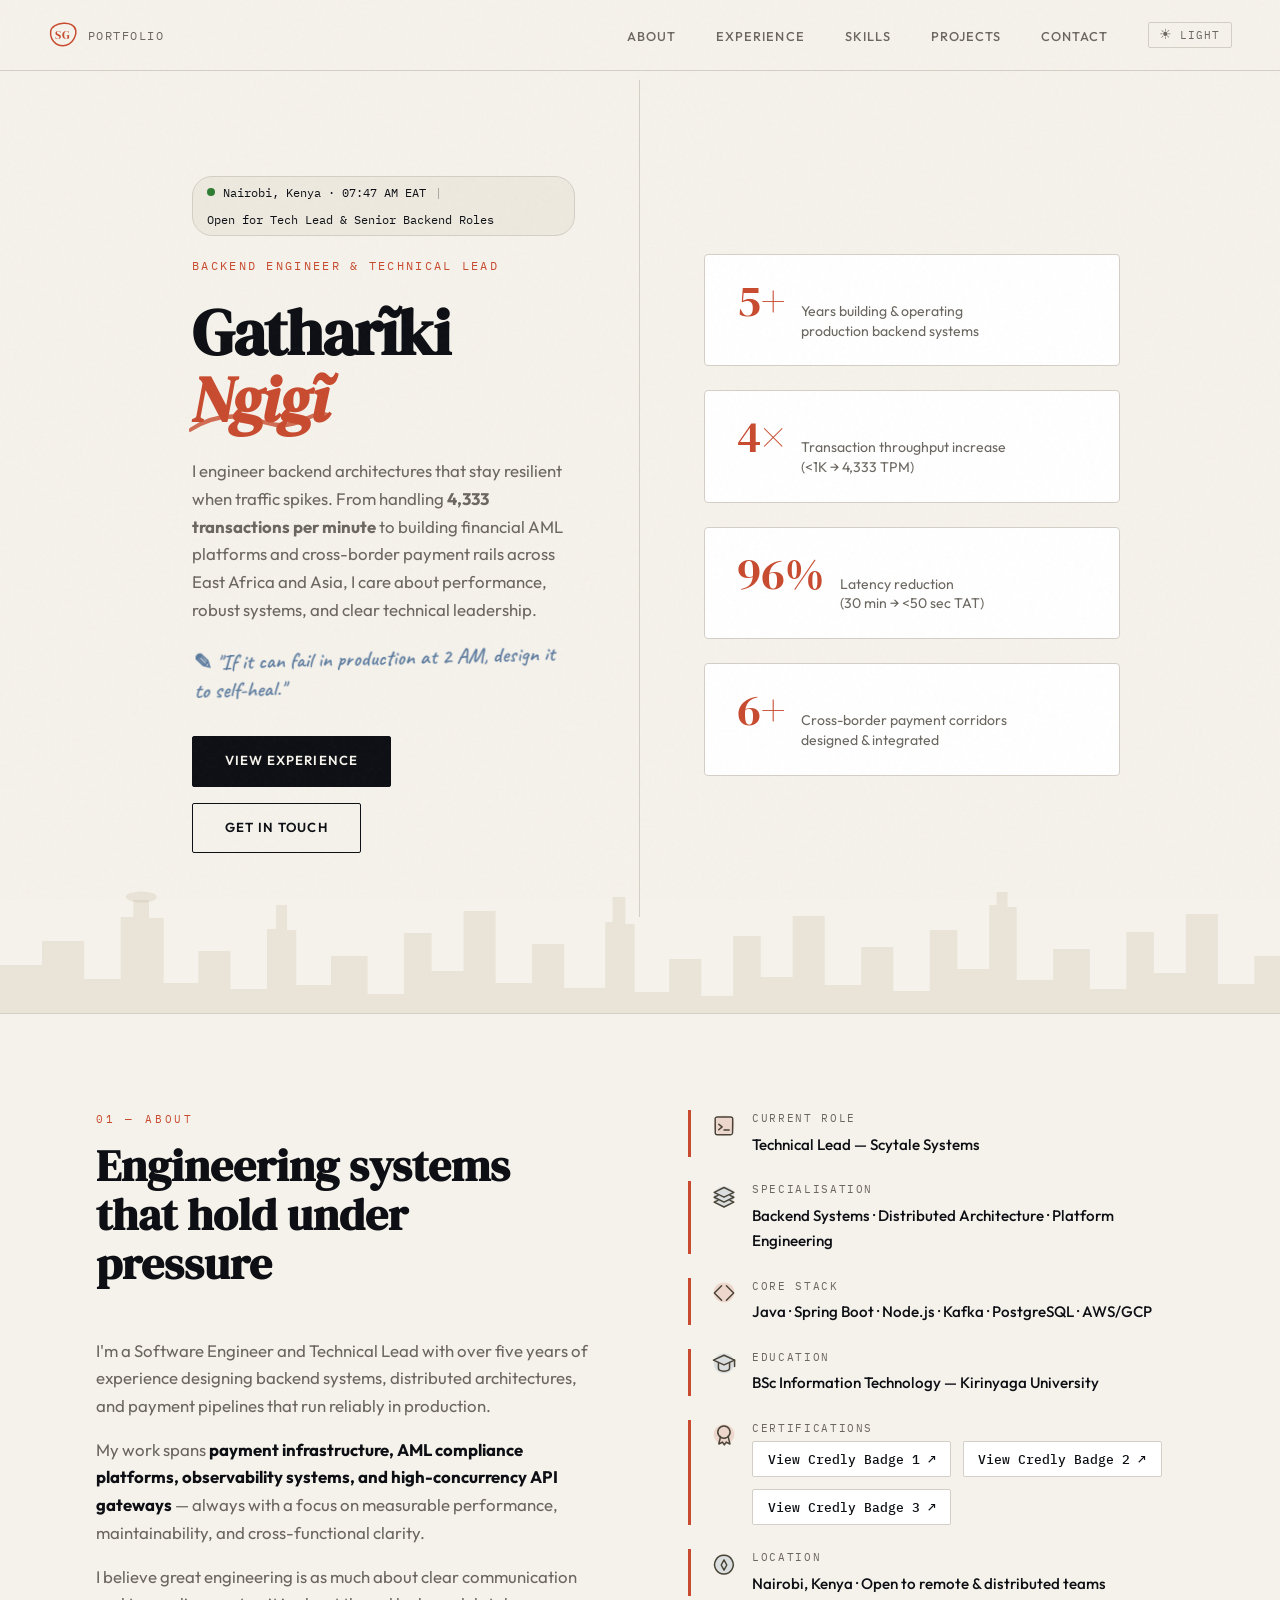
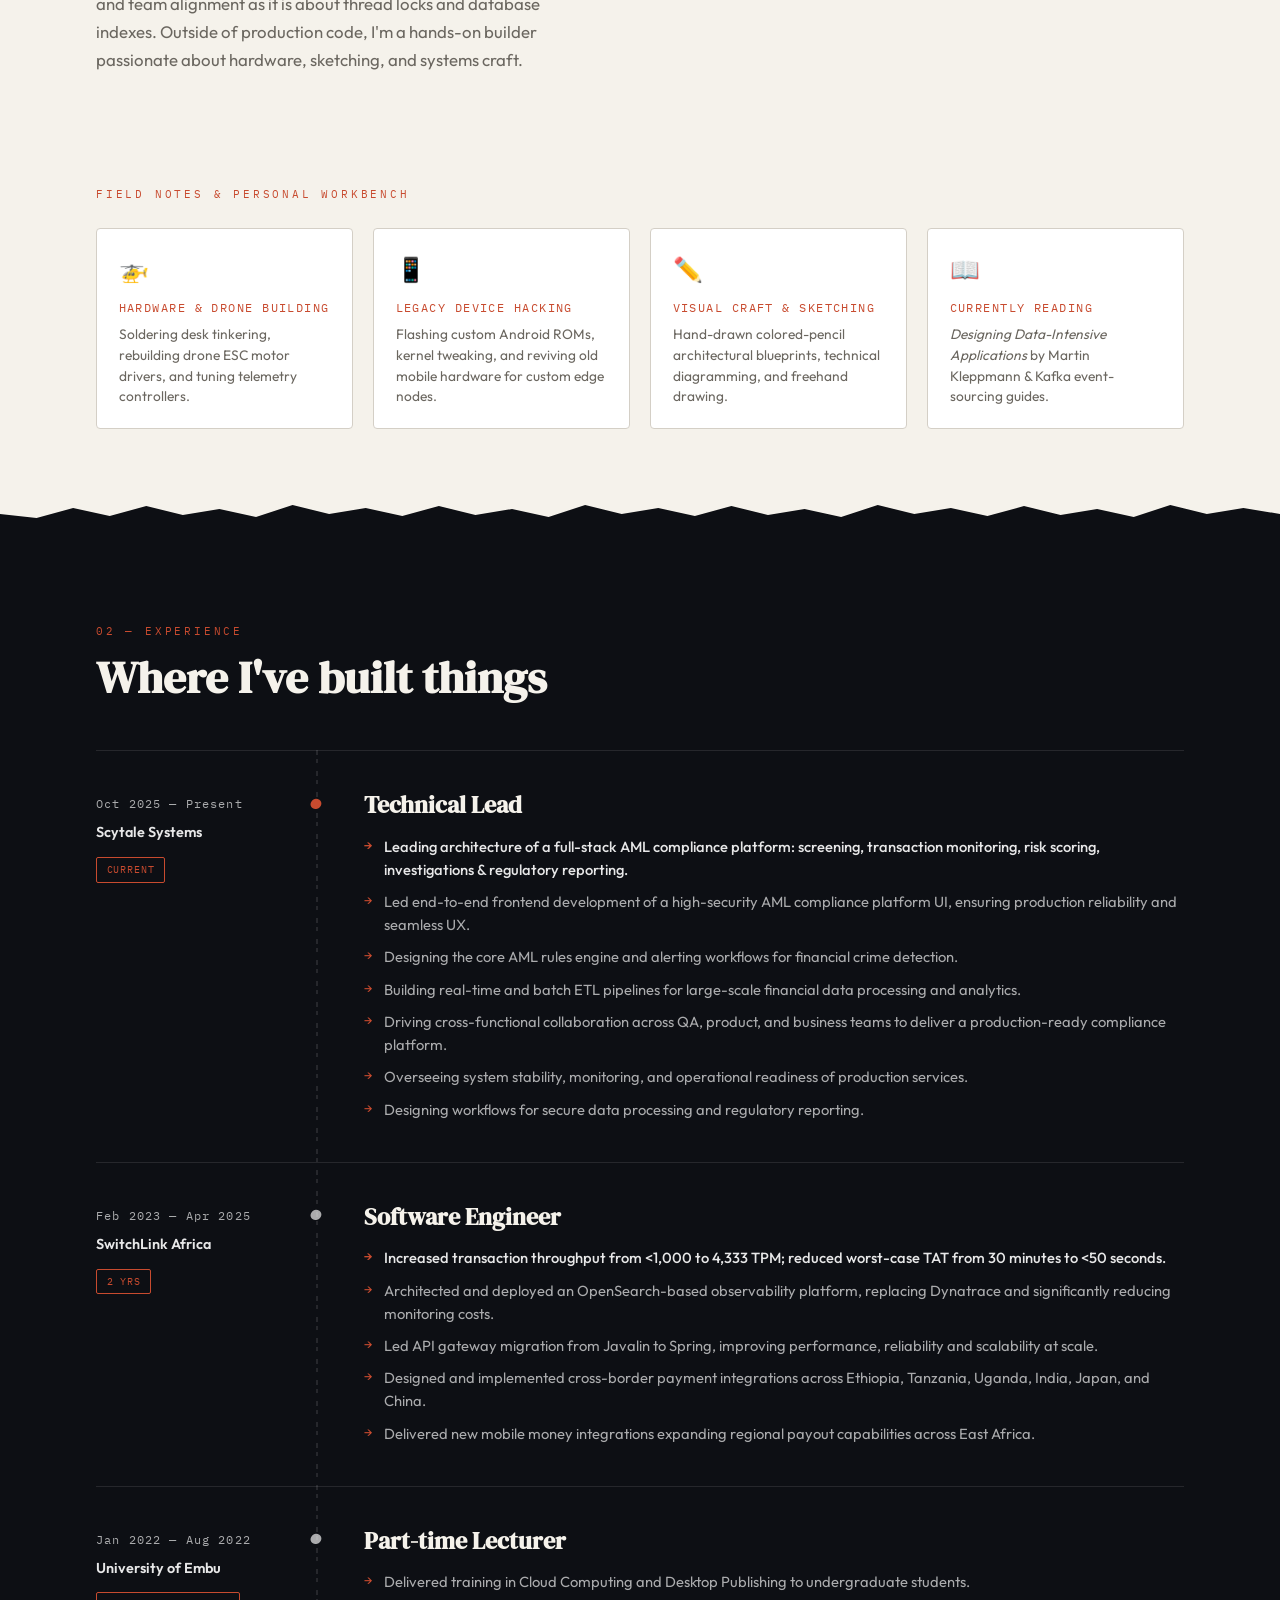
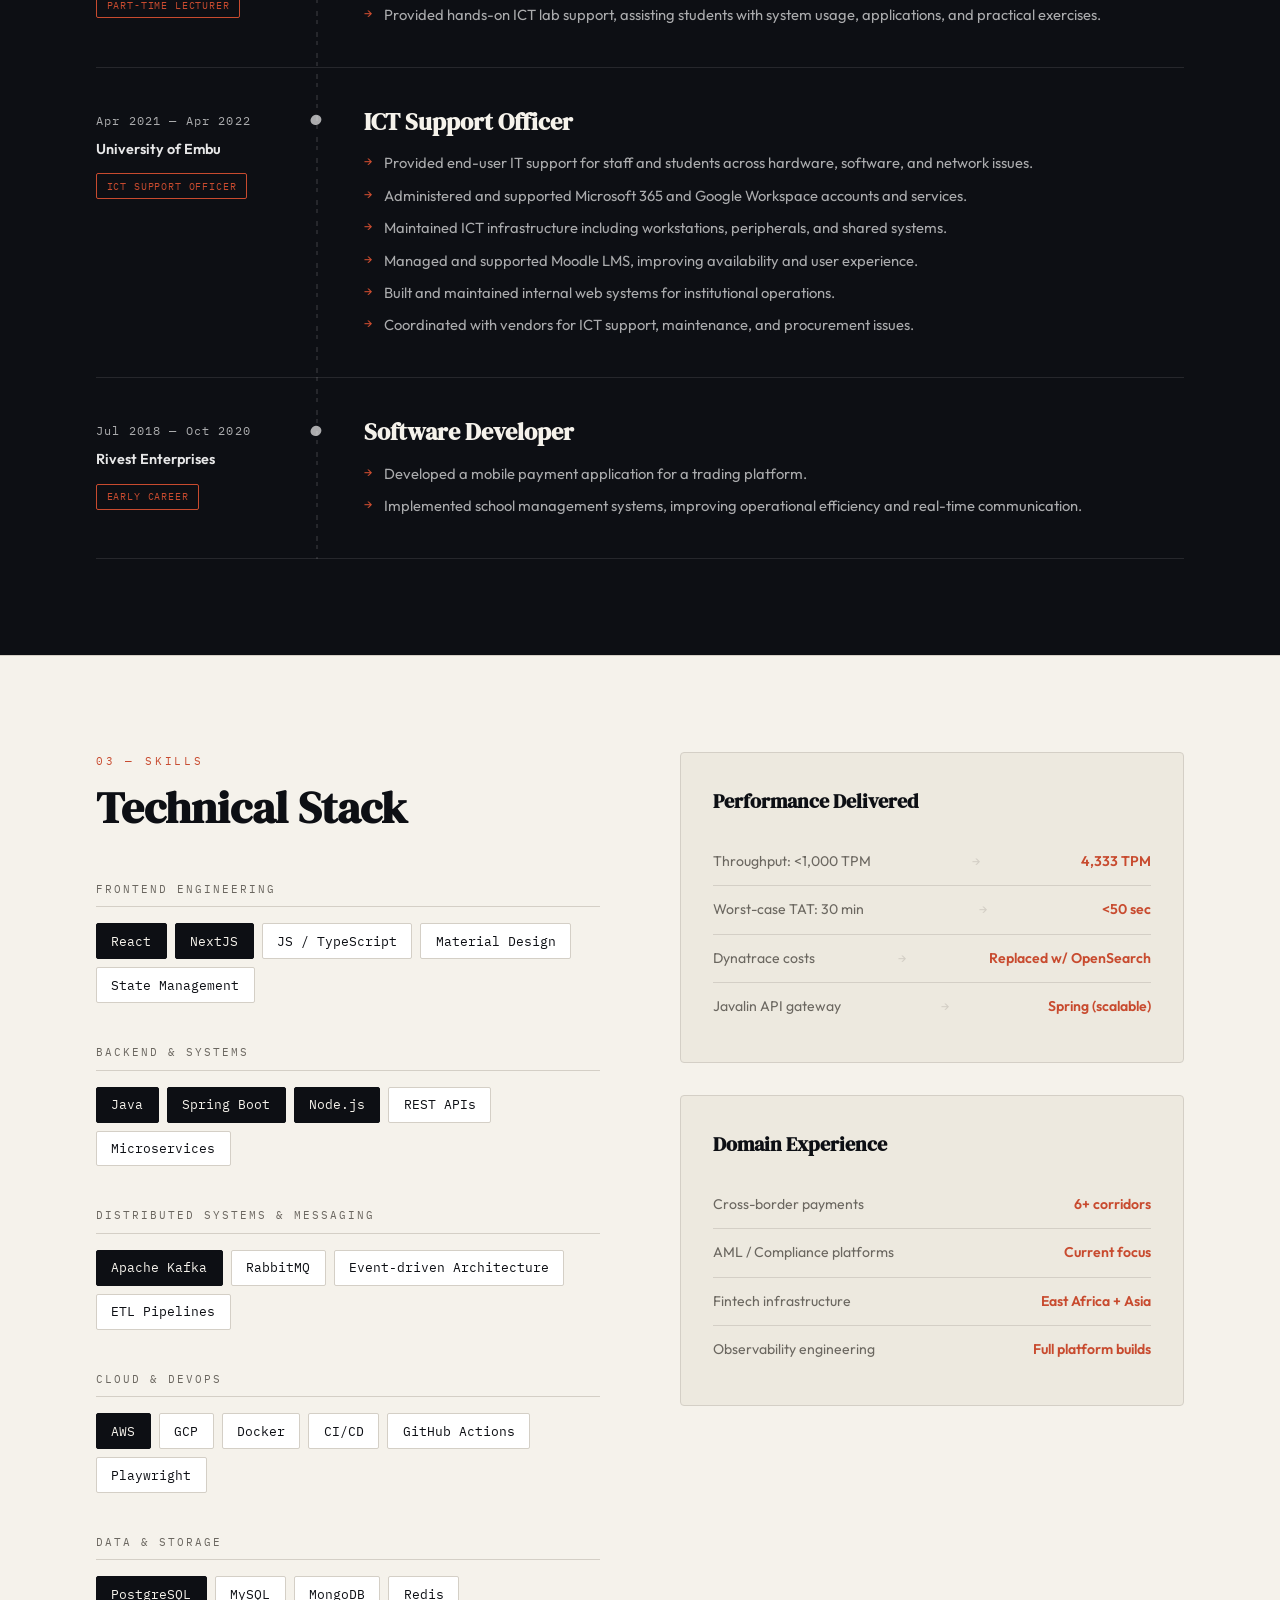
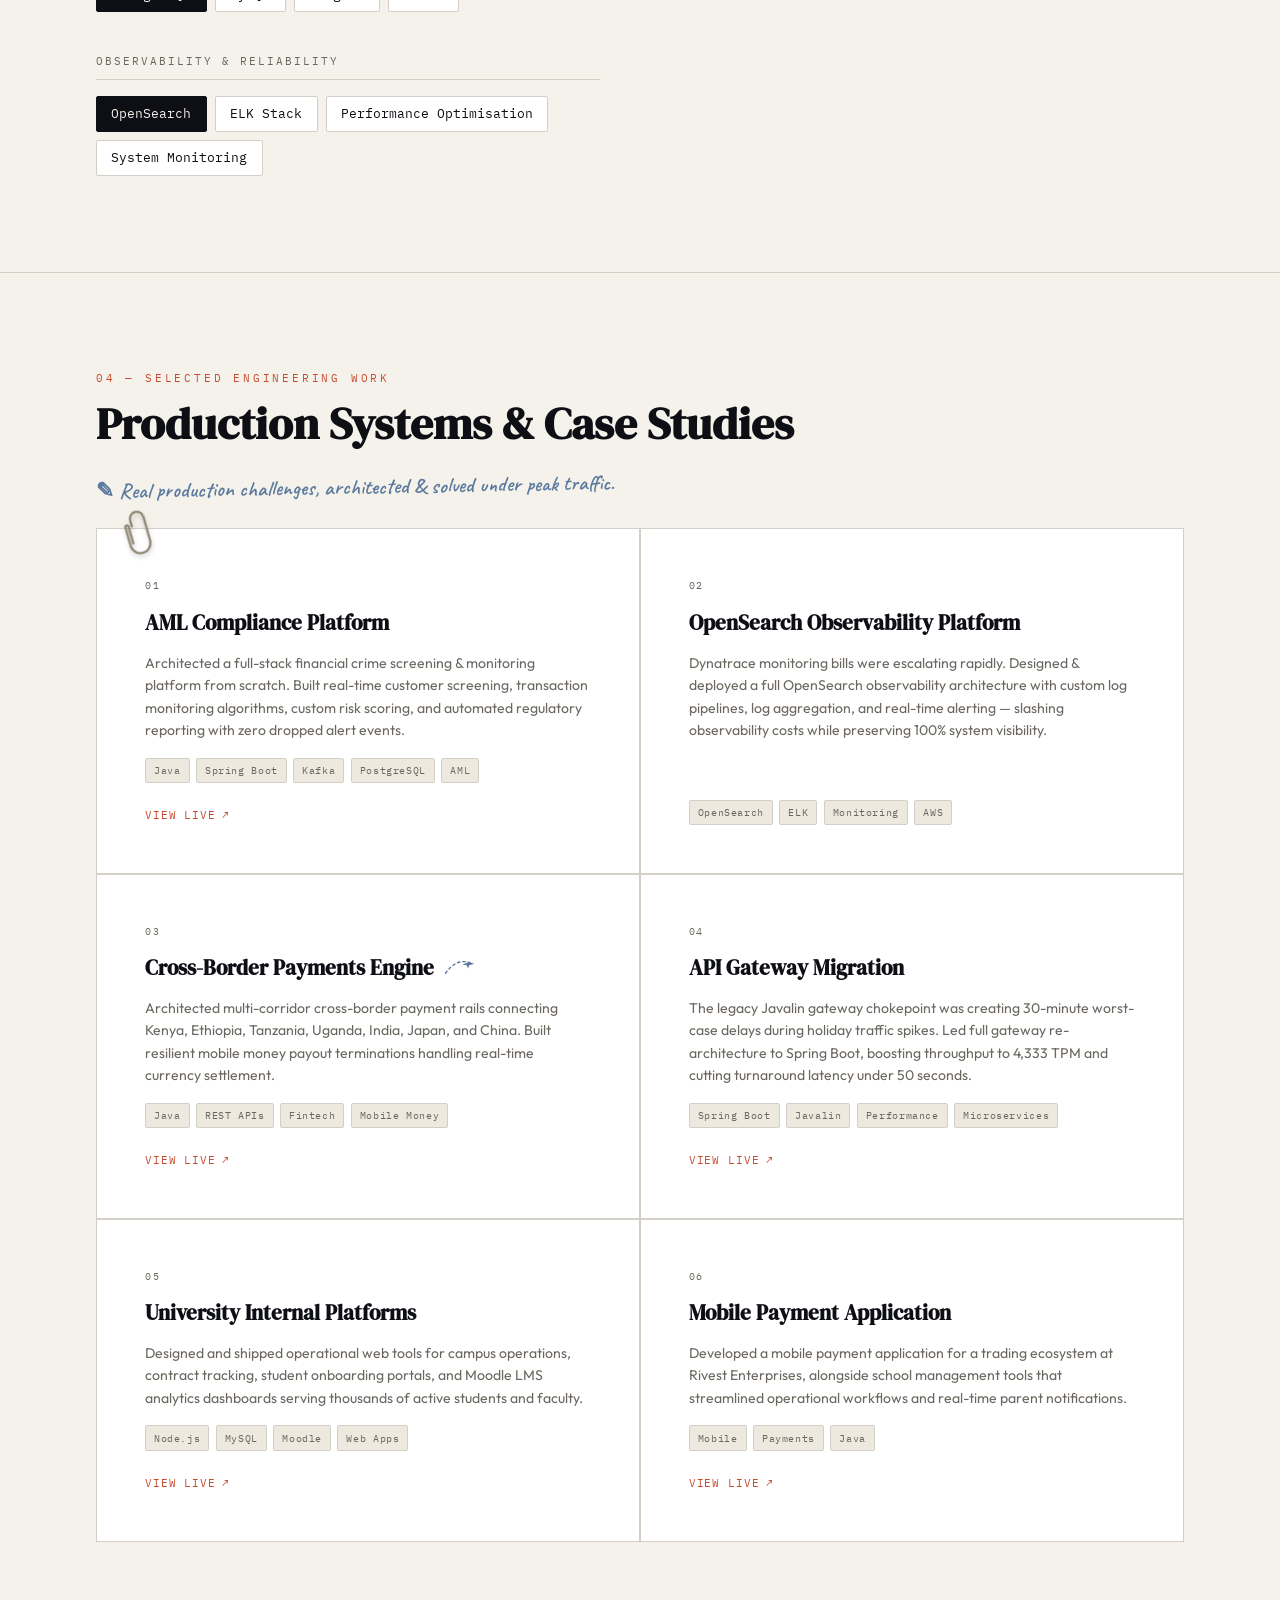
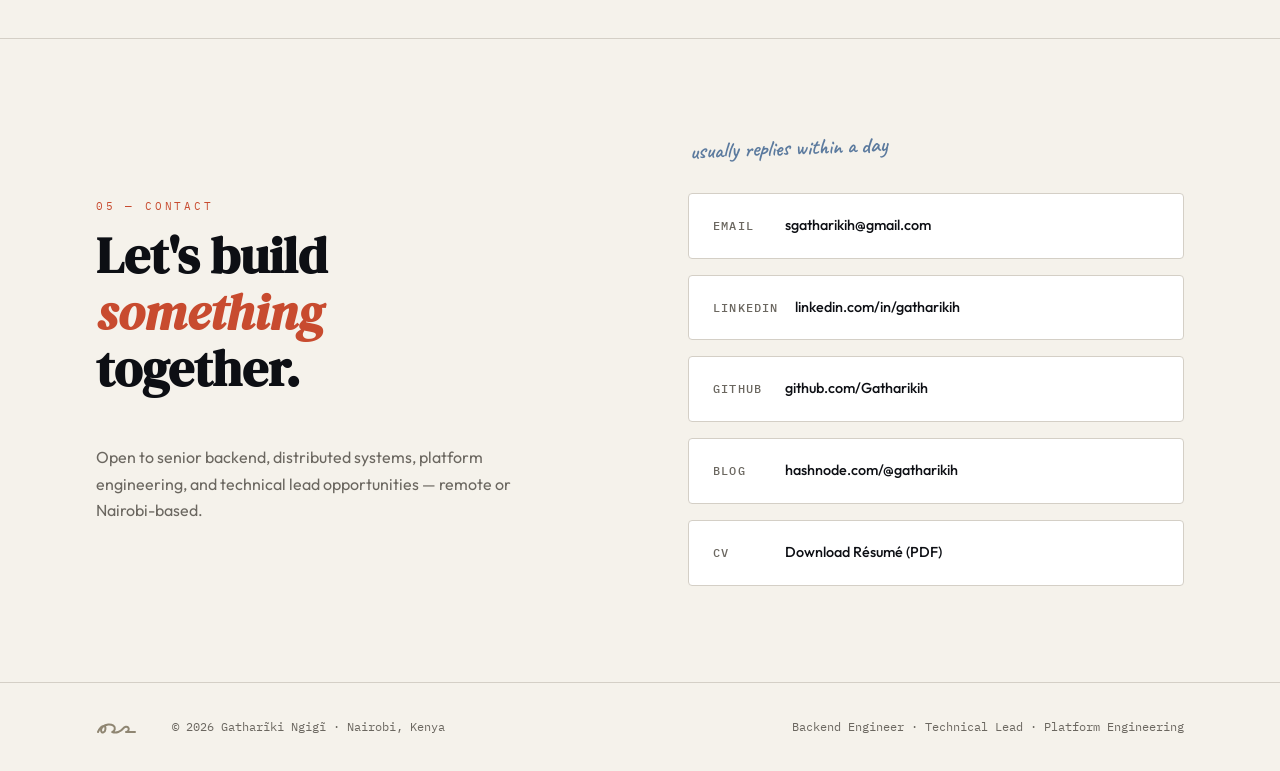
==== commit c5aa8e25: "chore: add new Credly badge to index.html" ====
--- a/index.html
+++ b/index.html
@@ -1747,6 +1747,11 @@
                data-share-badge-host="https://www.credly.com">
             <a href="https://www.credly.com/badges/e8c7615d-430d-4dee-a5b1-f053073d6a78/public_url" target="_blank" rel="noopener" class="tag" style="text-decoration:none; display:inline-block;">View Credly Badge 2 ↗</a>
           </div>
+          <div data-iframe-width="150" data-iframe-height="270"
+               data-share-badge-id="c555858f-090e-4c86-8ebc-a5955332cd30"
+               data-share-badge-host="https://www.credly.com">
+            <a href="https://www.credly.com/badges/c555858f-090e-4c86-8ebc-a5955332cd30/public_url" target="_blank" rel="noopener" class="tag" style="text-decoration:none; display:inline-block;">View Credly Badge 3 ↗</a>
+          </div>
         </div>
       </div>
     </div>
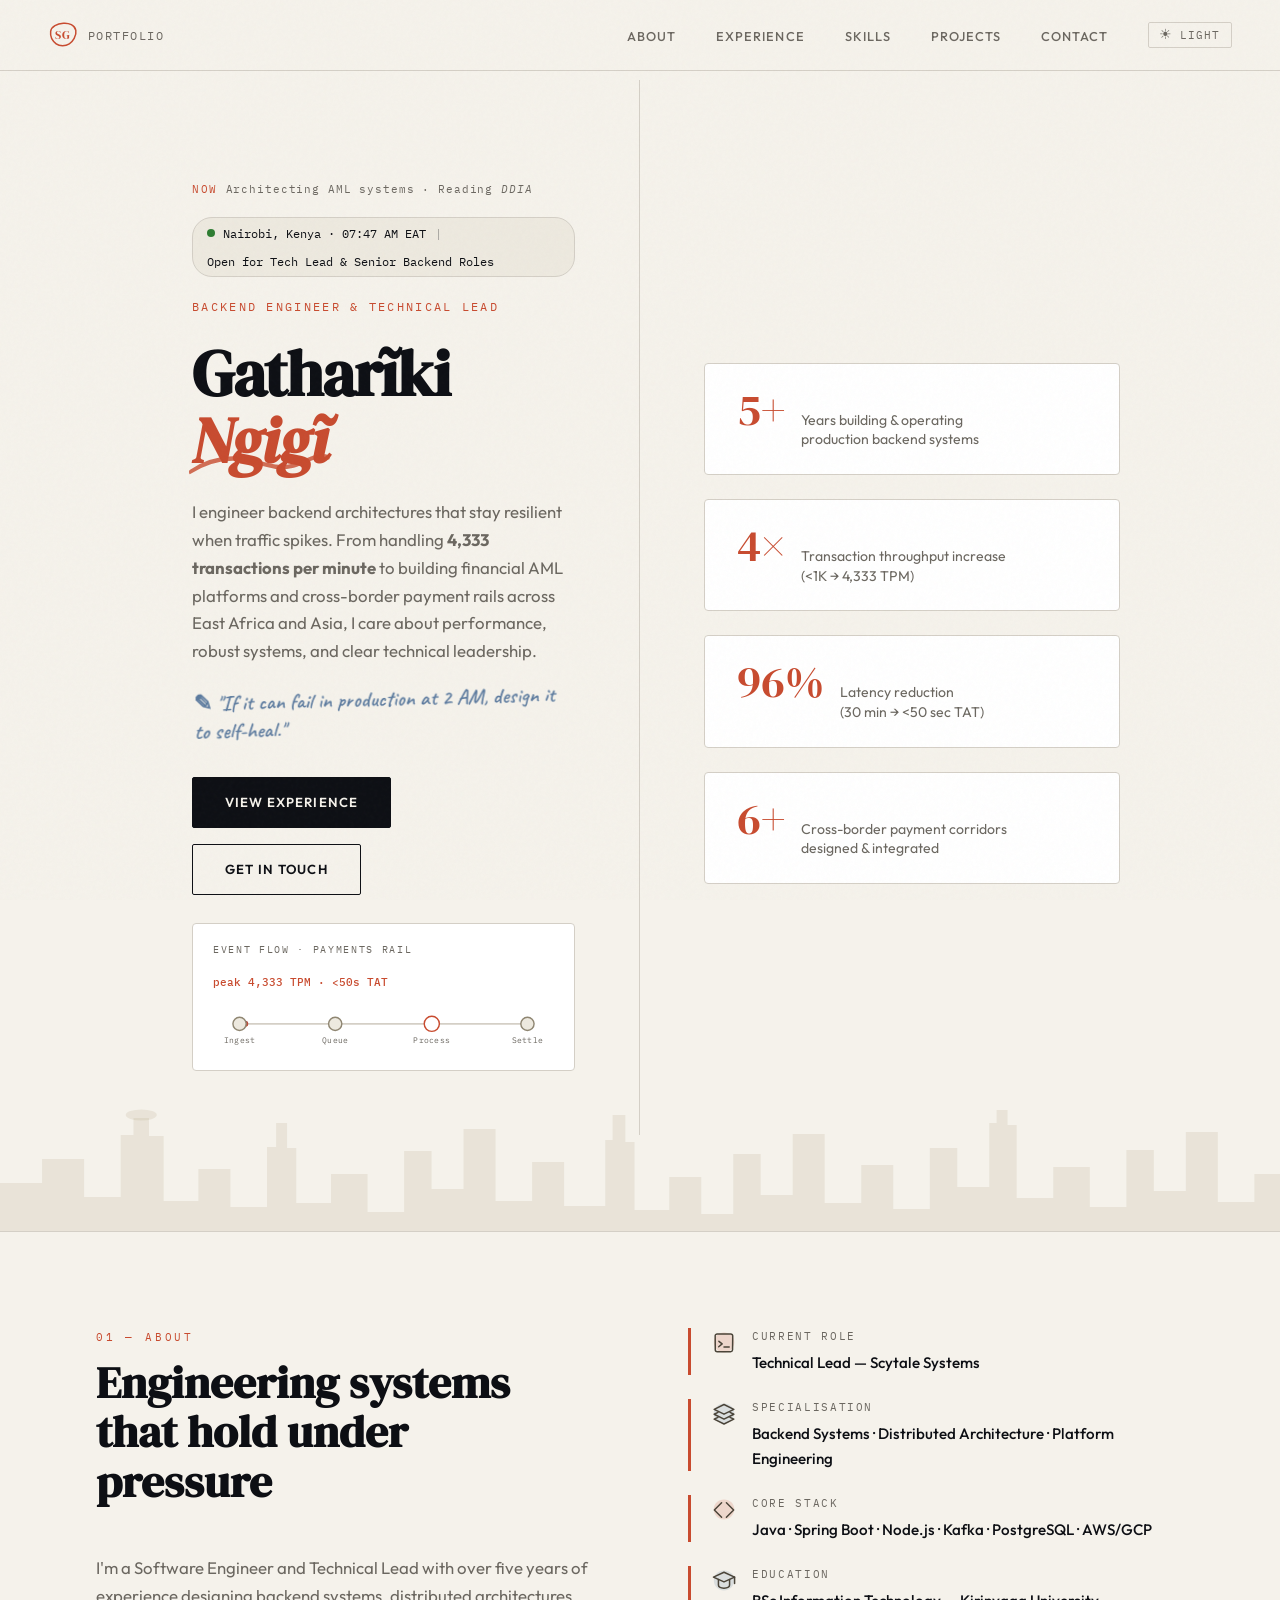
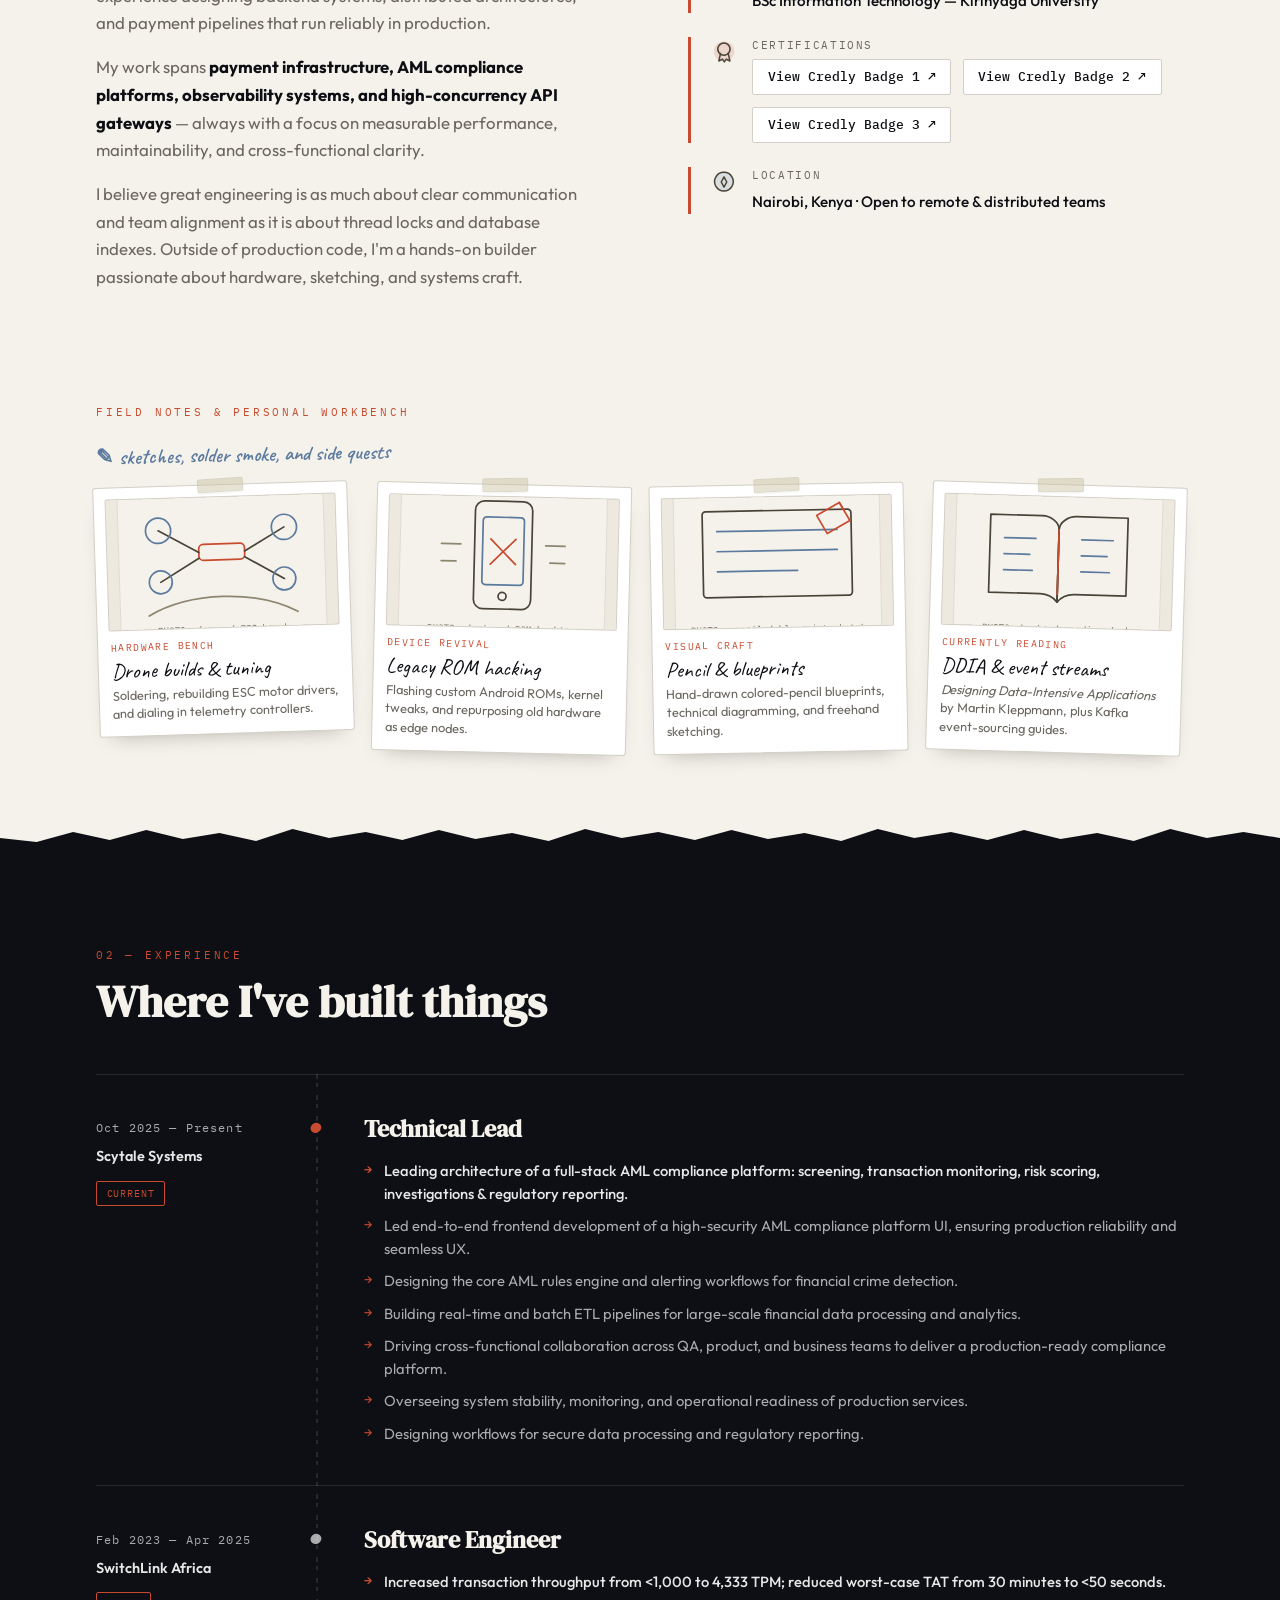
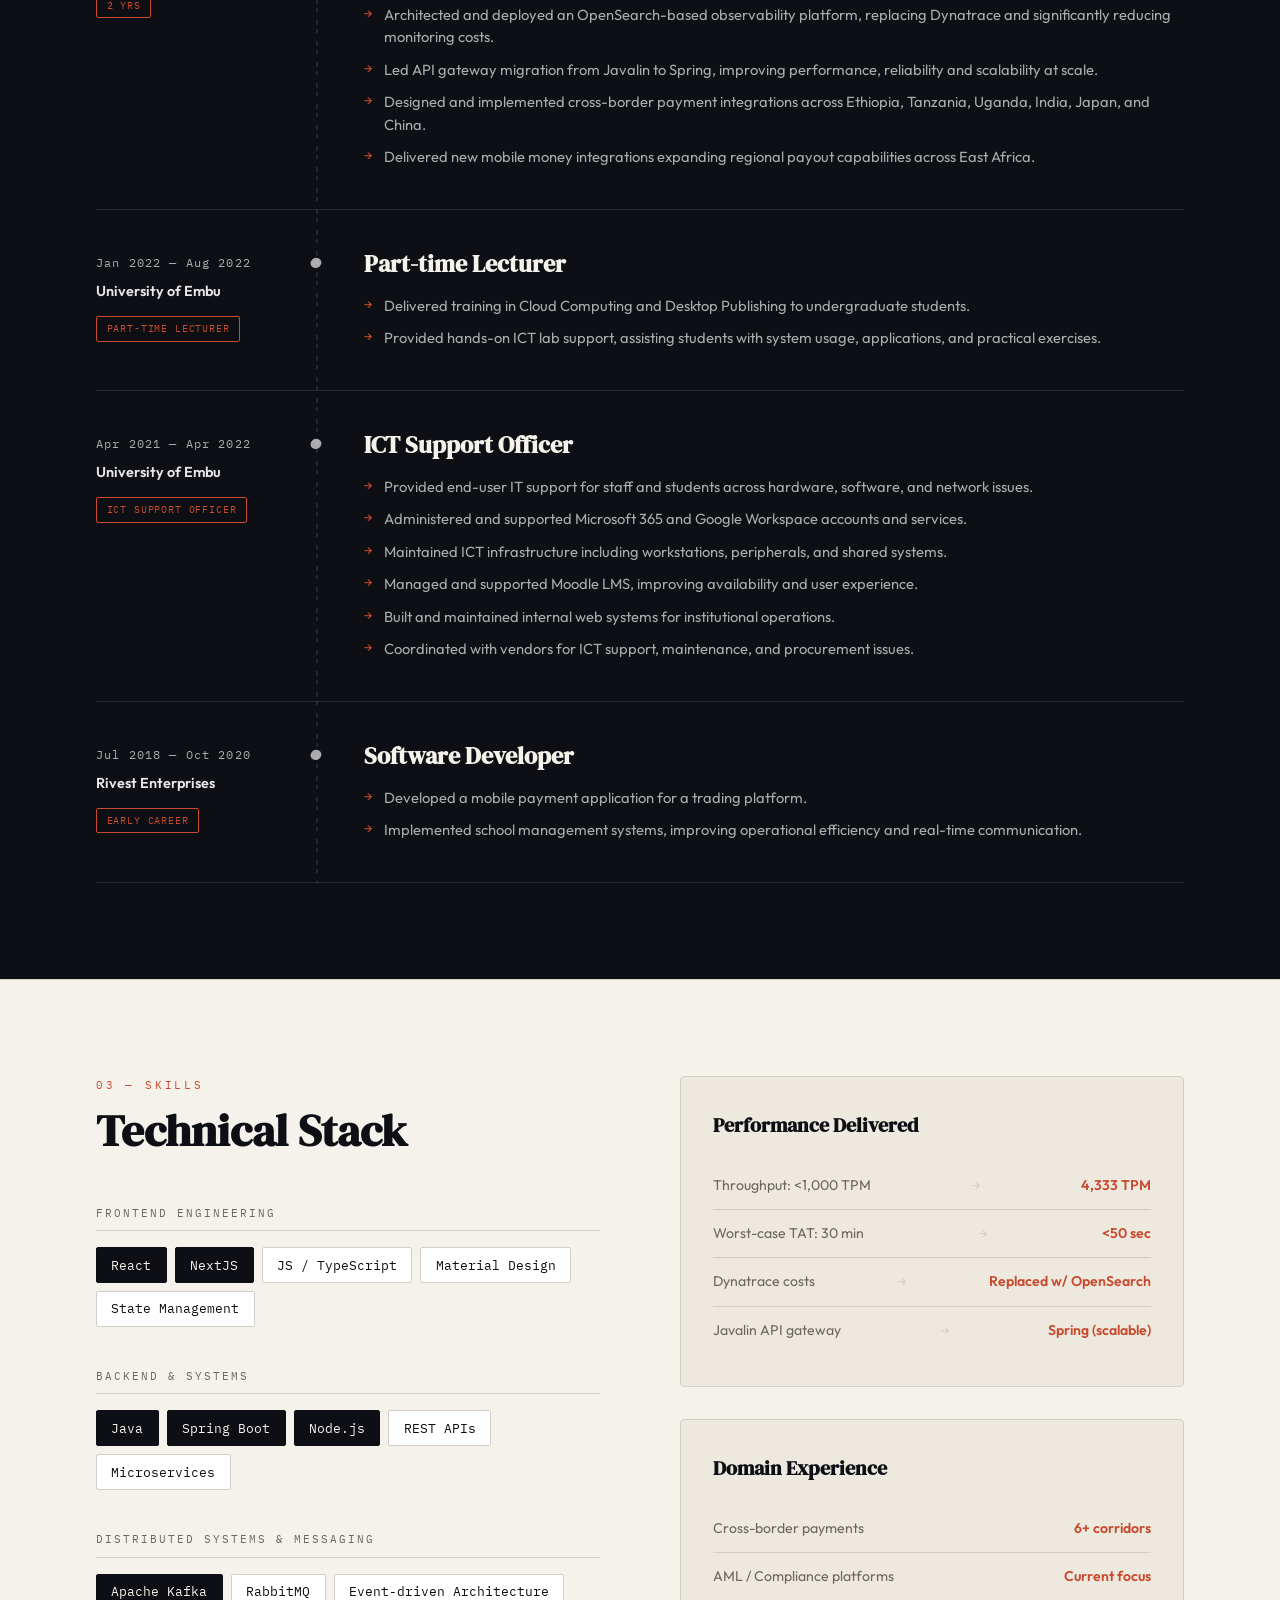
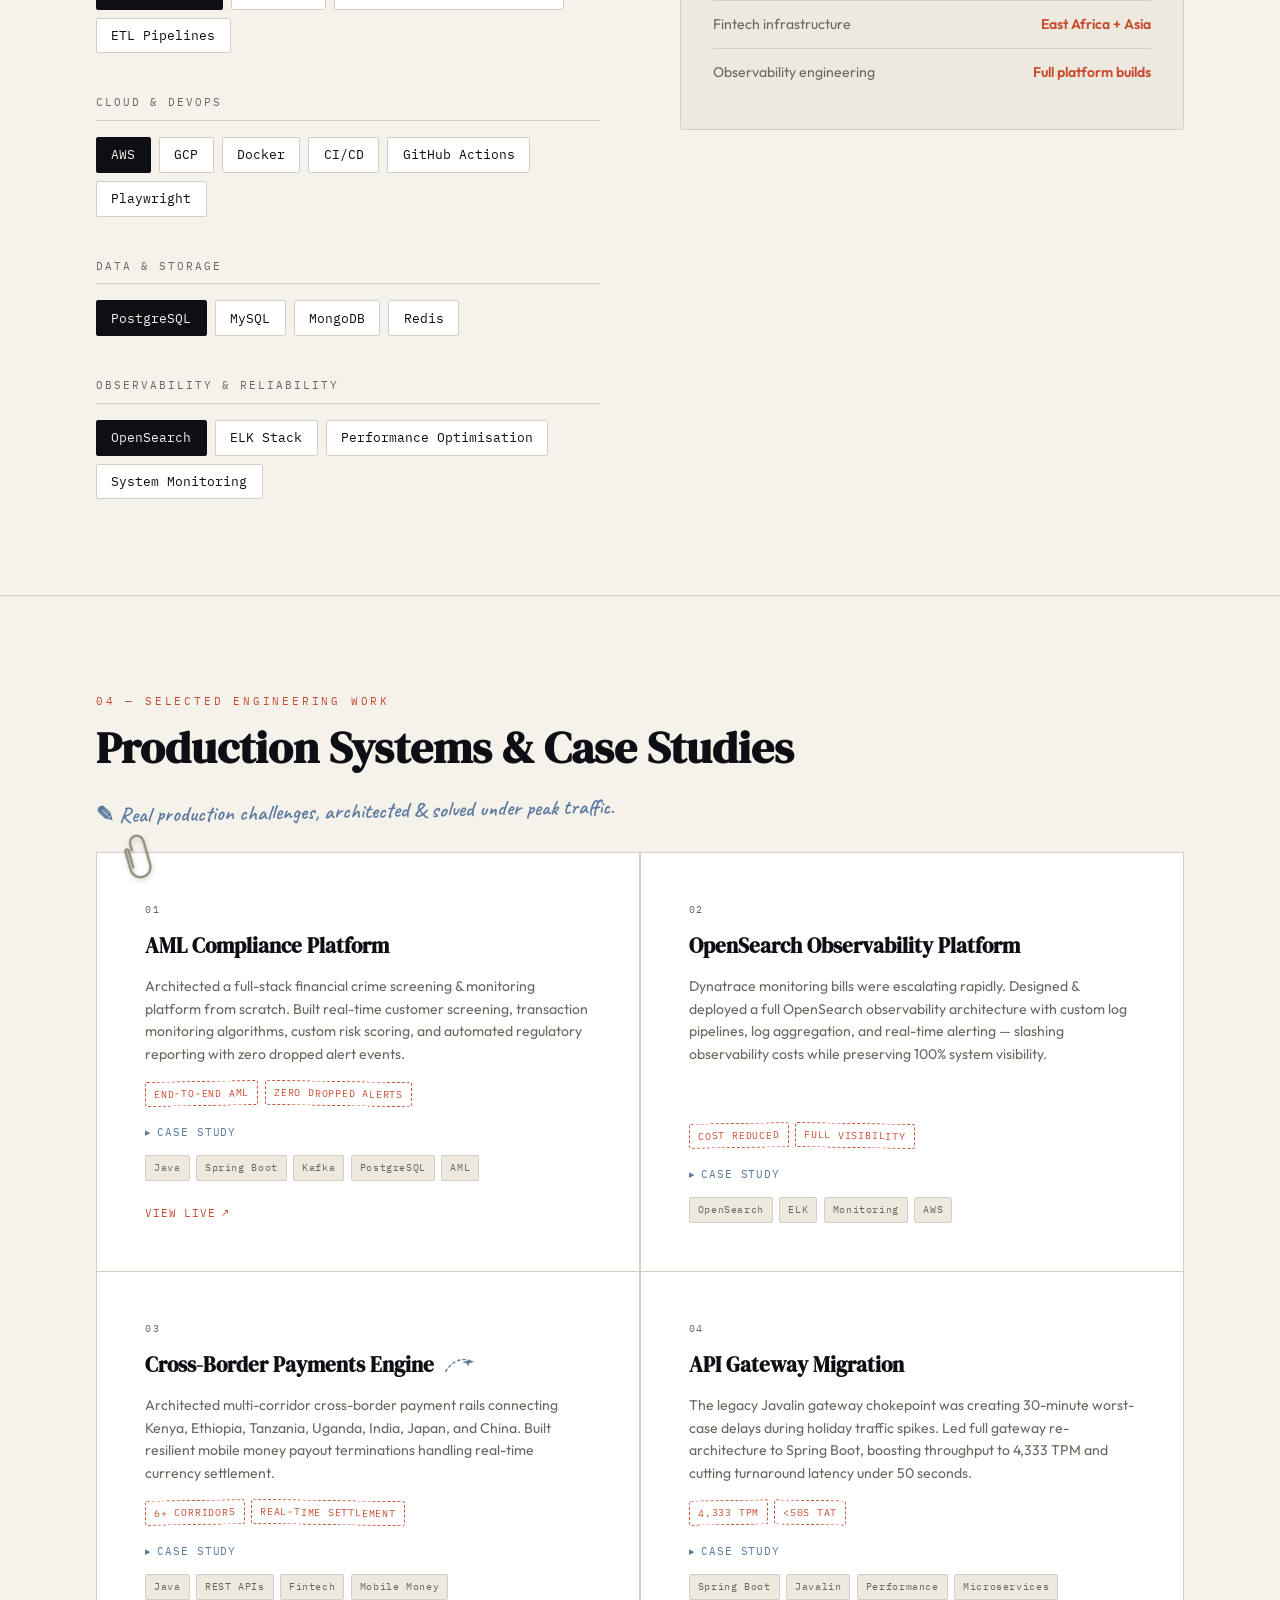
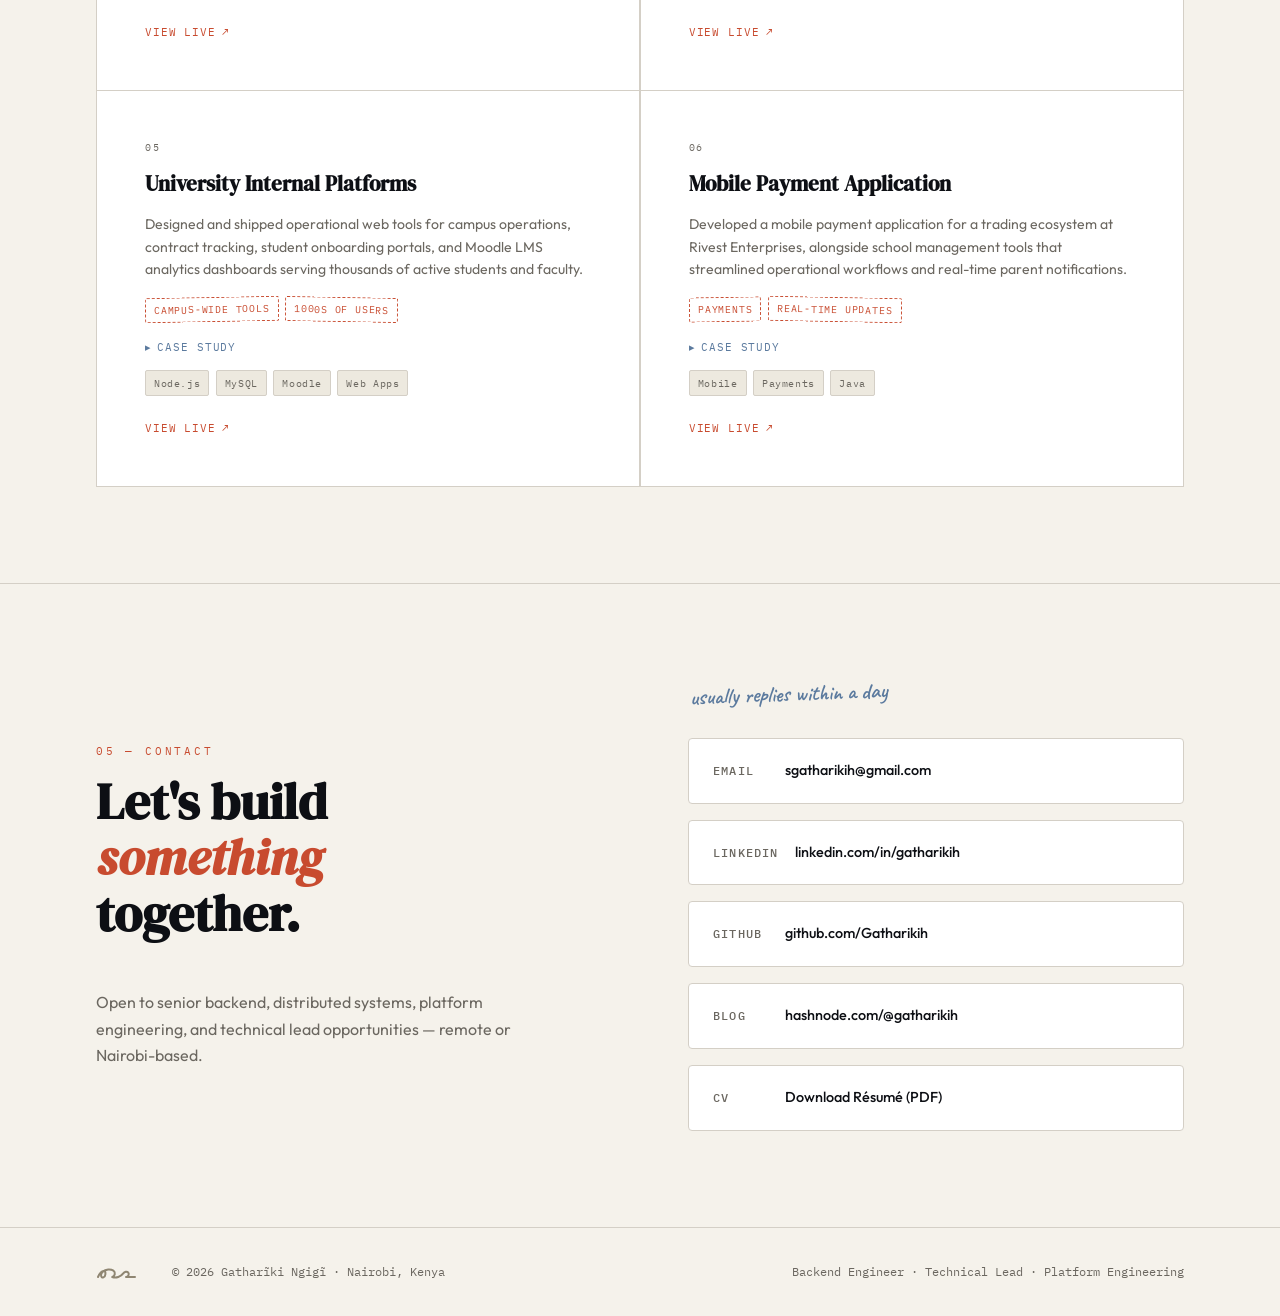
==== commit 3d5d2dc3: "chore: add 404 page, main.js, favicons, OG image, and SVG assets - Add styled 404.html with theme de" ====
--- a/index.html
+++ b/index.html
@@ -16,1559 +16,58 @@
         content="Gatharĩki Ngigĩ (Simon Gathariki) — 5+ years building scalable backend systems, distributed pipelines, and cross-border payment infrastructure. Open to senior backend, platform engineering, and technical lead roles." />
   <meta property="og:type" content="website" />
   <meta property="og:url" content="https://gatharikih.github.io" />
-  <meta property="og:image" content="https://gatharikih.github.io/og-image.png" />
+  <meta property="og:image" content="https://gatharikih.github.io/og-image.jpg" />
+  <meta property="og:image:type" content="image/jpeg" />
+  <meta property="og:image:width" content="1200" />
+  <meta property="og:image:height" content="630" />
+  <meta property="og:image:alt" content="Gatharĩki Ngigĩ — Backend Engineer & Technical Lead. Distributed systems, payments, AML platforms." />
   <link rel="canonical" href="https://gatharikih.github.io" />
   <meta name="twitter:card" content="summary_large_image" />
   <meta name="twitter:title" content="Gatharĩki Ngigĩ (Simon Gathariki) — Backend Engineer & Technical Lead" />
   <meta name="twitter:description"
         content="Gatharĩki Ngigĩ (Simon Gathariki) — 5+ years building scalable backend systems, distributed pipelines, and cross-border payment infrastructure." />
-  <meta name="twitter:image" content="https://gatharikih.github.io/og-image.png" />
-  <link rel="icon" type="image/svg+xml"
-        href="data:image/svg+xml,%3Csvg xmlns='http://www.w3.org/2000/svg' viewBox='0 0 32 32'%3E%3Crect width='32' height='32' rx='6' fill='%230d0f14'/%3E%3Ctext x='50%25' y='50%25' dominant-baseline='central' text-anchor='middle' font-family='Georgia%2C serif' font-size='13' font-weight='bold' fill='%23c84b2f' letter-spacing='-0.5'%3ESG%3C/text%3E%3C/svg%3E" />
+  <meta name="twitter:image" content="https://gatharikih.github.io/og-image.jpg" />
+  <link rel="icon" type="image/svg+xml" href="favicon.svg" />
+  <link rel="icon" type="image/png" sizes="32x32" href="favicon-32x32.png" />
+  <link rel="icon" type="image/png" sizes="16x16" href="favicon-16x16.png" />
+  <link rel="apple-touch-icon" sizes="180x180" href="apple-touch-icon.png" />
   <link rel="preconnect" href="https://fonts.googleapis.com" />
   <link rel="preconnect" href="https://fonts.gstatic.com" crossorigin />
   <link
           href="https://fonts.googleapis.com/css2?family=DM+Serif+Display:ital@0;1&family=IBM+Plex+Mono:wght@400;500&family=Outfit:wght@300;400;500;600&family=Caveat:wght@500;600;700&display=swap"
           rel="stylesheet" />
-  <style>
-    :root {
-      --ink: #0d0f14;
-      --paper: #f5f2eb;
-      --cream: #ede9df;
-      --accent: #c84b2f;
-      --accent2: #2f6bc8;
-      --muted: #6b6760;
-      --border: #d4cfc6;
-      --card: #ffffff;
-      --nav-bg: rgba(245, 242, 235, 0.88);
-      --exp-bg: #0d0f14;
-      --exp-color: #f5f2eb;
-      --exp-border: rgba(255, 255, 255, 0.1);
-      --exp-muted: rgba(255, 255, 255, 0.65);
-      --exp-bright: rgba(255, 255, 255, 0.9);
-      --pencil: #4a4438;
-      --pencil-soft: #8f8672;
-      --pencil2: #5b7a9e;
-      --sky-fill: rgba(151, 125, 88, 0.14);
-    }
-
-    [data-theme="dark"] {
-      --ink: #e8e4db;
-      --paper: #111318;
-      --cream: #1a1d24;
-      --accent: #e05c3a;
-      --accent2: #4a8de0;
-      --muted: #8a8680;
-      --border: #2a2d35;
-      --card: #181b22;
-      --nav-bg: rgba(17, 19, 24, 0.9);
-      --exp-bg: #0a0c10;
-      --exp-color: #e8e4db;
-      --exp-border: rgba(255, 255, 255, 0.08);
-      --exp-muted: rgba(232, 228, 219, 0.6);
-      --exp-bright: rgba(232, 228, 219, 0.92);
-      --pencil: #c9c2b2;
-      --pencil-soft: #746c5a;
-      --pencil2: #7fa3cc;
-      --sky-fill: rgba(255, 255, 255, 0.055);
-    }
-
-    *,
-    *::before,
-    *::after {
-      box-sizing: border-box;
-      margin: 0;
-      padding: 0;
-    }
-
-    html {
-      scroll-behavior: smooth;
-    }
-
-    body {
-      background: var(--paper);
-      color: var(--ink);
-      font-family: 'Outfit', sans-serif;
-      font-weight: 400;
-      line-height: 1.65;
-      overflow-x: hidden;
-      transition: background 0.3s ease, color 0.3s ease;
-    }
-
-    /* ── NOISE TEXTURE OVERLAY ── */
-    body::before {
-      content: '';
-      position: fixed;
-      inset: 0;
-      background-image: url("data:image/svg+xml,%3Csvg viewBox='0 0 256 256' xmlns='http://www.w3.org/2000/svg'%3E%3Cfilter id='n'%3E%3CfeTurbulence type='fractalNoise' baseFrequency='0.9' numOctaves='4' stitchTiles='stitch'/%3E%3C/filter%3E%3Crect width='100%25' height='100%25' filter='url(%23n)' opacity='0.04'/%3E%3C/svg%3E");
-      pointer-events: none;
-      z-index: 1000;
-      opacity: 0.6;
-    }
-
-    /* ── HAND-DRAWN SYSTEM ──
-       A handful of sketched marks, reused deliberately rather than
-       scattered — the same "pencil" used throughout so it reads as
-       one hand, not a clip-art pass. */
-    .sketch {
-      fill: none;
-      stroke: var(--pencil);
-      stroke-width: 1.6;
-      stroke-linecap: round;
-      stroke-linejoin: round;
-      transition: stroke 0.3s ease;
-    }
-
-    .hand-note {
-      font-family: 'Caveat', cursive;
-      font-weight: 600;
-      color: var(--pencil2);
-      line-height: 1.3;
-    }
-
-    .contact-note {
-      font-size: 1.4rem;
-      transform: rotate(-2deg);
-      margin: -0.4rem 0 1.2rem 0.15rem;
-    }
-
-    /* ── NAV ── */
-    nav {
-      position: fixed;
-      top: 0;
-      left: 0;
-      right: 0;
-      display: flex;
-      align-items: center;
-      justify-content: space-between;
-      padding: 1.25rem 3rem;
-      background: var(--nav-bg);
-      backdrop-filter: blur(12px);
-      border-bottom: 1px solid var(--border);
-      z-index: 100;
-      transition: background 0.3s ease, border-color 0.3s ease;
-    }
-
-    .nav-right {
-      display: flex;
-      align-items: center;
-      gap: 2.5rem;
-    }
-
-    /* ── DARK MODE TOGGLE ── */
-    .theme-toggle {
-      background: none;
-      border: 1.5px solid var(--border);
-      border-radius: 2px;
-      padding: 0.3rem 0.65rem;
-      cursor: pointer;
-      font-family: 'IBM Plex Mono', monospace;
-      font-size: 0.7rem;
-      letter-spacing: 0.1em;
-      color: var(--muted);
-      display: flex;
-      align-items: center;
-      gap: 0.4rem;
-      transition: all 0.2s;
-    }
-
-    .theme-toggle:hover {
-      border-color: var(--ink);
-      color: var(--ink);
-    }
-
-    .theme-toggle .toggle-icon {
-      font-size: 0.85rem;
-      line-height: 1;
-    }
-
-    .nav-logo {
-      display: flex;
-      align-items: center;
-      gap: 0.6rem;
-      font-family: 'IBM Plex Mono', monospace;
-      font-size: 0.78rem;
-      letter-spacing: 0.12em;
-      color: var(--muted);
-      text-transform: uppercase;
-    }
-
-    .nav-mark {
-      position: relative;
-      width: 30px;
-      height: 30px;
-      flex-shrink: 0;
-      display: flex;
-      align-items: center;
-      justify-content: center;
-    }
-
-    .nav-mark svg {
-      position: absolute;
-      inset: 0;
-      width: 100%;
-      height: 100%;
-      overflow: visible;
-    }
-
-    .nav-mark svg .sketch {
-      stroke: var(--accent);
-      stroke-width: 2.2;
-    }
-
-    .nav-mark-text {
-      position: relative;
-      font-family: 'DM Serif Display', serif;
-      font-size: 0.78rem;
-      color: var(--accent);
-    }
-
-    .nav-links {
-      display: flex;
-      gap: 2.5rem;
-      list-style: none;
-    }
-
-    .nav-links a {
-      font-size: 0.8rem;
-      font-weight: 500;
-      letter-spacing: 0.08em;
-      text-transform: uppercase;
-      text-decoration: none;
-      color: var(--muted);
-      transition: color 0.2s;
-    }
-
-    .nav-links a:hover {
-      color: var(--ink);
-    }
-
-    .nav-links a.active {
-      color: var(--ink);
-    }
-
-    [data-theme="dark"] .nav-links a.active {
-      color: var(--ink);
-    }
-
-    /* ── HAMBURGER ── */
-    .hamburger {
-      display: none;
-      flex-direction: column;
-      gap: 5px;
-      background: none;
-      border: none;
-      cursor: pointer;
-      padding: 4px;
-    }
-
-    .hamburger span {
-      display: block;
-      width: 22px;
-      height: 2px;
-      background: var(--ink);
-      border-radius: 2px;
-      transition: all 0.25s;
-    }
-
-    .hamburger.open span:nth-child(1) {
-      transform: translateY(7px) rotate(45deg);
-    }
-
-    .hamburger.open span:nth-child(2) {
-      opacity: 0;
-    }
-
-    .hamburger.open span:nth-child(3) {
-      transform: translateY(-7px) rotate(-45deg);
-    }
-
-    .mobile-menu {
-      display: none;
-      position: fixed;
-      top: 57px;
-      left: 0;
-      right: 0;
-      background: var(--nav-bg);
-      backdrop-filter: blur(12px);
-      border-bottom: 1px solid var(--border);
-      padding: 1.5rem 1.75rem;
-      flex-direction: column;
-      gap: 1.25rem;
-      z-index: 99;
-    }
-
-    .mobile-menu.open {
-      display: flex;
-    }
-
-    .mobile-menu a {
-      font-size: 0.85rem;
-      font-weight: 500;
-      letter-spacing: 0.1em;
-      text-transform: uppercase;
-      text-decoration: none;
-      color: var(--muted);
-      transition: color 0.2s;
-    }
-
-    .mobile-menu a:hover {
-      color: var(--ink);
-    }
-
-    /* ── BACK TO TOP ── */
-    .back-to-top {
-      position: fixed;
-      bottom: 2rem;
-      right: 2rem;
-      width: 2.75rem;
-      height: 2.75rem;
-      background: var(--ink);
-      color: var(--paper);
-      border: none;
-      border-radius: 2px;
-      font-size: 1.1rem;
-      cursor: pointer;
-      display: flex;
-      align-items: center;
-      justify-content: center;
-      opacity: 0;
-      pointer-events: none;
-      transition: opacity 0.3s, background 0.2s, transform 0.2s;
-      z-index: 98;
-    }
-
-    .back-to-top.visible {
-      opacity: 1;
-      pointer-events: auto;
-    }
-
-    .back-to-top:hover {
-      background: var(--accent);
-      transform: translateY(-2px);
-    }
-
-    /* ── HERO ── */
-    .hero {
-      min-height: 100vh;
-      display: grid;
-      grid-template-columns: 1fr 1fr;
-      padding-top: 5rem;
-      position: relative;
-      overflow: hidden;
-    }
-
-    .hero-left {
-      position: relative;
-      z-index: 1;
-      padding: 6rem 4rem 4rem 6rem;
-      display: flex;
-      flex-direction: column;
-      justify-content: center;
-      border-right: 1px solid var(--border);
-    }
-
-    .hero-skyline {
-      position: absolute;
-      left: 0;
-      right: 0;
-      bottom: 0;
-      width: 100%;
-      height: 130px;
-      z-index: 0;
-      pointer-events: none;
-      opacity: 0.9;
-    }
-
-    .hero-skyline path,
-    .hero-skyline ellipse {
-      fill: var(--sky-fill);
-    }
-
-    .hero-tag {
-      font-family: 'IBM Plex Mono', monospace;
-      font-size: 0.72rem;
-      letter-spacing: 0.2em;
-      text-transform: uppercase;
-      color: var(--accent);
-      margin-bottom: 1.5rem;
-      opacity: 0;
-      animation: fadeUp 0.6s 0.1s forwards;
-    }
-
-    .hero-name {
-      font-family: 'DM Serif Display', serif;
-      font-size: clamp(3rem, 5vw, 5.5rem);
-      line-height: 1.05;
-      letter-spacing: -0.02em;
-      margin-bottom: 1.5rem;
-      opacity: 0;
-      animation: fadeUp 0.7s 0.2s forwards;
-    }
-
-    .hero-name em {
-      font-style: italic;
-      color: var(--accent);
-    }
-
-    .name-underline-wrap {
-      position: relative;
-      display: inline-block;
-    }
-
-    .name-underline {
-      position: absolute;
-      left: -3%;
-      bottom: -0.16em;
-      width: 106%;
-      height: 0.55em;
-      overflow: visible;
-      pointer-events: none;
-    }
-
-    .name-underline path {
-      fill: none;
-      stroke: var(--accent);
-      stroke-width: 3;
-      stroke-linecap: round;
-      opacity: 0.8;
-      stroke-dasharray: 340;
-      stroke-dashoffset: 340;
-      animation: sketchDraw 0.9s 1.05s cubic-bezier(0.22, 0.7, 0.2, 1) forwards;
-    }
-
-    @keyframes sketchDraw {
-      to {
-        stroke-dashoffset: 0;
-      }
-    }
-
-    @media (prefers-reduced-motion: reduce) {
-      .name-underline path {
-        animation: none;
-        stroke-dashoffset: 0;
-      }
-    }
-
-    .hero-desc {
-      font-size: 1.05rem;
-      color: var(--muted);
-      max-width: 42ch;
-      margin-bottom: 3rem;
-      opacity: 0;
-      animation: fadeUp 0.7s 0.35s forwards;
-    }
-
-    .hero-cta {
-      display: flex;
-      gap: 1rem;
-      flex-wrap: wrap;
-      opacity: 0;
-      animation: fadeUp 0.7s 0.5s forwards;
-    }
-
-    .btn {
-      display: inline-block;
-      padding: 0.85rem 2rem;
-      font-size: 0.82rem;
-      font-weight: 600;
-      letter-spacing: 0.08em;
-      text-transform: uppercase;
-      text-decoration: none;
-      border-radius: 2px;
-      transition: all 0.22s;
-      cursor: pointer;
-    }
-
-    .btn-primary {
-      background: var(--ink);
-      color: var(--paper);
-      border: 1.5px solid var(--ink);
-    }
-
-    .btn-primary:hover {
-      background: var(--accent);
-      border-color: var(--accent);
-    }
-
-    .btn-outline {
-      background: transparent;
-      color: var(--ink);
-      border: 1.5px solid var(--ink);
-    }
-
-    .btn-outline:hover {
-      background: var(--ink);
-      color: var(--paper);
-    }
-
-    .hero-right {
-      position: relative;
-      z-index: 1;
-      padding: 6rem 4rem 4rem;
-      display: flex;
-      flex-direction: column;
-      justify-content: center;
-      gap: 1.5rem;
-    }
-
-    .stat-card {
-      background: var(--card);
-      border: 1px solid var(--border);
-      border-radius: 4px;
-      padding: 1.5rem 2rem;
-      display: flex;
-      align-items: baseline;
-      gap: 1rem;
-      opacity: 0;
-      animation: fadeLeft 0.6s forwards;
-    }
-
-    .stat-card:nth-child(1) {
-      animation-delay: 0.3s;
-    }
-
-    .stat-card:nth-child(2) {
-      animation-delay: 0.45s;
-    }
-
-    .stat-card:nth-child(3) {
-      animation-delay: 0.6s;
-    }
-
-    .stat-card:nth-child(4) {
-      animation-delay: 0.75s;
-    }
-
-    .stat-num {
-      font-family: 'DM Serif Display', serif;
-      font-size: 2.8rem;
-      line-height: 1;
-      color: var(--accent);
-    }
-
-    .stat-label {
-      font-size: 0.88rem;
-      color: var(--muted);
-      line-height: 1.4;
-    }
-
-    /* ── LIVE STATUS BADGE ── */
-    .live-status {
-      display: inline-flex;
-      align-items: center;
-      gap: 0.55rem;
-      padding: 0.35rem 0.85rem;
-      background: var(--cream);
-      border: 1px solid var(--border);
-      border-radius: 20px;
-      font-family: 'IBM Plex Mono', monospace;
-      font-size: 0.72rem;
-      color: var(--ink);
-      margin-bottom: 1.25rem;
-      width: fit-content;
-      flex-wrap: wrap;
-    }
-
-    .status-dot {
-      width: 8px;
-      height: 8px;
-      background-color: #2e7d32;
-      border-radius: 50%;
-      box-shadow: 0 0 0 0 rgba(46, 125, 50, 0.7);
-      animation: pulseDot 2s infinite;
-    }
-
-    @keyframes pulseDot {
-      0% {
-        box-shadow: 0 0 0 0 rgba(46, 125, 50, 0.7);
-      }
-      70% {
-        box-shadow: 0 0 0 6px rgba(46, 125, 50, 0);
-      }
-      100% {
-        box-shadow: 0 0 0 0 rgba(46, 125, 50, 0);
-      }
-    }
-
-    /* ── POLAROID / AVATAR CARD ── */
-    .hero-polaroid {
-      background: var(--card);
-      border: 1px solid var(--border);
-      padding: 0.85rem 0.85rem 1.1rem;
-      border-radius: 4px;
-      box-shadow: 0 10px 25px -10px rgba(0,0,0,0.15);
-      transform: rotate(-1.8deg);
-      transition: transform 0.3s ease;
-      margin-bottom: 0.5rem;
-      opacity: 0;
-      animation: fadeLeft 0.6s 0.2s forwards;
-    }
-
-    .hero-polaroid:hover {
-      transform: rotate(0deg) scale(1.02);
-    }
-
-    .polaroid-frame {
-      width: 100%;
-      height: 120px;
-      background: linear-gradient(135deg, #1c2331 0%, #0d0f14 100%);
-      border-radius: 2px;
-      display: flex;
-      flex-direction: column;
-      align-items: center;
-      justify-content: center;
-      color: #f5f2eb;
-      position: relative;
-      overflow: hidden;
-    }
-
-    .polaroid-frame::after {
-      content: '';
-      position: absolute;
-      inset: 0;
-      background: radial-gradient(circle at 30% 30%, rgba(200, 75, 47, 0.25), transparent 70%);
-      pointer-events: none;
-    }
-
-    .avatar-initials {
-      font-family: 'DM Serif Display', serif;
-      font-size: 2.6rem;
-      color: var(--accent);
-      letter-spacing: -0.05em;
-      line-height: 1;
-    }
-
-    .avatar-sub {
-      font-family: 'IBM Plex Mono', monospace;
-      font-size: 0.65rem;
-      letter-spacing: 0.15em;
-      text-transform: uppercase;
-      opacity: 0.75;
-      margin-top: 0.3rem;
-    }
-
-    .polaroid-caption {
-      text-align: center;
-      font-size: 1.15rem;
-      margin-top: 0.5rem;
-      color: var(--ink);
-    }
-
-    /* ── WORKBENCH & FIELD NOTES ── */
-    .workbench-grid {
-      display: grid;
-      grid-template-columns: repeat(auto-fit, minmax(220px, 1fr));
-      gap: 1.25rem;
-      margin-top: 1.5rem;
-    }
-
-    .wb-card {
-      background: var(--card);
-      border: 1px solid var(--border);
-      border-radius: 4px;
-      padding: 1.35rem;
-      position: relative;
-      transition: transform 0.2s, background 0.2s;
-    }
-
-    .wb-card:hover {
-      transform: translateY(-3px);
-      background: var(--cream);
-    }
-
-    .wb-icon {
-      font-size: 1.5rem;
-      margin-bottom: 0.5rem;
-    }
-
-    .wb-title {
-      font-family: 'IBM Plex Mono', monospace;
-      font-size: 0.75rem;
-      letter-spacing: 0.12em;
-      text-transform: uppercase;
-      color: var(--accent);
-      margin-bottom: 0.4rem;
-    }
-
-    .wb-desc {
-      font-size: 0.86rem;
-      color: var(--muted);
-      line-height: 1.5;
-    }
-
-    /* ── SECTION COMMONS ── */
-    section {
-      padding: 6rem 6rem;
-    }
-
-    section+section {
-      border-top: 1px solid var(--border);
-    }
-
-    .section-label {
-      font-family: 'IBM Plex Mono', monospace;
-      font-size: 0.7rem;
-      letter-spacing: 0.25em;
-      text-transform: uppercase;
-      color: var(--accent);
-      margin-bottom: 0.75rem;
-    }
-
-    .section-title {
-      font-family: 'DM Serif Display', serif;
-      font-size: clamp(2rem, 3.5vw, 3rem);
-      line-height: 1.1;
-      margin-bottom: 3rem;
-    }
-
-    /* ── ABOUT ── */
-    #about {
-      position: relative;
-      display: grid;
-      grid-template-columns: 1fr 1fr;
-      gap: 6rem;
-      align-items: start;
-    }
-
-    .torn-edge {
-      position: absolute;
-      left: 0;
-      right: 0;
-      bottom: -1px;
-      width: 100%;
-      height: 26px;
-      z-index: 3;
-      pointer-events: none;
-    }
-
-    .torn-edge path {
-      fill: var(--exp-bg);
-      transition: fill 0.3s ease;
-    }
-
-    .about-body {
-      font-size: 1.05rem;
-      color: var(--muted);
-      display: flex;
-      flex-direction: column;
-      gap: 1rem;
-    }
-
-    .about-body strong {
-      color: var(--ink);
-    }
-
-    .about-meta {
-      display: flex;
-      flex-direction: column;
-      gap: 1.5rem;
-    }
-
-    .meta-item {
-      display: flex;
-      align-items: flex-start;
-      gap: 0.95rem;
-      border-left: 3px solid var(--accent);
-      padding-left: 1.25rem;
-    }
-
-    .meta-icon {
-      width: 26px;
-      height: 26px;
-      flex-shrink: 0;
-      margin-top: 0.15rem;
-      overflow: visible;
-    }
-
-    .meta-icon .sketch {
-      stroke: var(--pencil);
-    }
-
-    .meta-icon .wash {
-      opacity: 0.17;
-    }
-
-    .meta-icon .wash-a {
-      fill: var(--accent);
-    }
-
-    .meta-icon .wash-b {
-      fill: var(--pencil2);
-    }
-
-    .meta-item .meta-key {
-      font-family: 'IBM Plex Mono', monospace;
-      font-size: 0.68rem;
-      letter-spacing: 0.15em;
-      text-transform: uppercase;
-      color: var(--muted);
-      margin-bottom: 0.25rem;
-    }
-
-    .meta-item .meta-val {
-      font-size: 0.95rem;
-      font-weight: 500;
-      color: var(--ink);
-    }
-
-    .credly-badges {
-      display: flex;
-      flex-wrap: wrap;
-      gap: 0.75rem;
-    }
-
-    .credly-badges iframe,
-    .credly-badges > div {
-      border-radius: 4px;
-    }
-
-    /* ── EXPERIENCE ── */
-    #experience {
-      background: var(--exp-bg);
-      color: var(--exp-color);
-      transition: background 0.3s ease;
-    }
-
-    #experience .section-label {
-      color: #c84b2f;
-    }
-
-    #experience .section-title {
-      color: var(--exp-color);
-    }
-
-    .timeline {
-      display: flex;
-      flex-direction: column;
-      gap: 0;
-      position: relative;
-    }
-
-    .timeline::before {
-      content: '';
-      position: absolute;
-      left: 220px;
-      top: 0;
-      bottom: 0;
-      width: 2px;
-      background-image: repeating-linear-gradient(to bottom,
-      var(--exp-border) 0 5px,
-      transparent 5px 9px,
-      var(--exp-border) 9px 13px,
-      transparent 13px 21px);
-    }
-
-    .tl-dot {
-      position: absolute;
-      left: 220px;
-      top: 2.85rem;
-      width: 15px;
-      height: 15px;
-      transform: translateX(-50%);
-      z-index: 2;
-    }
-
-    .timeline-item {
-      position: relative;
-      display: grid;
-      grid-template-columns: 220px 1fr;
-      gap: 3rem;
-      padding: 2.5rem 0;
-      border-top: 1px solid var(--exp-border);
-    }
-
-    .timeline-item:last-child {
-      border-bottom: 1px solid var(--exp-border);
-    }
-
-    .tl-meta {
-      padding-top: 0.2rem;
-    }
-
-    .tl-period {
-      font-family: 'IBM Plex Mono', monospace;
-      font-size: 0.72rem;
-      letter-spacing: 0.1em;
-      color: var(--exp-muted);
-      margin-bottom: 0.5rem;
-    }
-
-    .tl-company {
-      font-weight: 600;
-      font-size: 0.9rem;
-      color: var(--exp-bright);
-      margin-bottom: 0.25rem;
-    }
-
-    .tl-badge {
-      display: inline-block;
-      padding: 0.2rem 0.6rem;
-      font-size: 0.65rem;
-      font-family: 'IBM Plex Mono', monospace;
-      letter-spacing: 0.08em;
-      text-transform: uppercase;
-      border: 1px solid var(--accent);
-      color: var(--accent);
-      border-radius: 2px;
-      margin-top: 0.5rem;
-    }
-
-    .tl-role {
-      font-family: 'DM Serif Display', serif;
-      font-size: 1.5rem;
-      line-height: 1.2;
-      color: var(--exp-color);
-      margin-bottom: 1rem;
-    }
-
-    .tl-points {
-      list-style: none;
-      display: flex;
-      flex-direction: column;
-      gap: 0.6rem;
-    }
-
-    .tl-points li {
-      font-size: 0.92rem;
-      color: var(--exp-muted);
-      padding-left: 1.25rem;
-      position: relative;
-      line-height: 1.55;
-    }
-
-    .tl-points li::before {
-      content: '→';
-      position: absolute;
-      left: 0;
-      color: var(--accent);
-      font-size: 0.8rem;
-    }
-
-    .tl-highlight {
-      color: var(--exp-bright) !important;
-      font-weight: 500;
-    }
-
-    /* ── SKILLS ── */
-    #skills {
-      display: grid;
-      grid-template-columns: 1fr 1fr;
-      gap: 5rem;
-      align-items: start;
-    }
-
-    .skill-groups {
-      display: flex;
-      flex-direction: column;
-      gap: 2.5rem;
-    }
-
-    .skill-group-label {
-      font-family: 'IBM Plex Mono', monospace;
-      font-size: 0.7rem;
-      letter-spacing: 0.18em;
-      text-transform: uppercase;
-      color: var(--muted);
-      margin-bottom: 1rem;
-      padding-bottom: 0.5rem;
-      border-bottom: 1px solid var(--border);
-    }
-
-    .skill-tags {
-      display: flex;
-      flex-wrap: wrap;
-      gap: 0.5rem;
-    }
-
-    .tag {
-      padding: 0.4rem 0.9rem;
-      font-size: 0.8rem;
-      font-family: 'IBM Plex Mono', monospace;
-      border: 1px solid var(--border);
-      border-radius: 2px;
-      color: var(--ink);
-      background: var(--card);
-      transition: all 0.18s;
-    }
-
-    .tag:hover {
-      background: var(--ink);
-      color: var(--paper);
-      border-color: var(--ink);
-    }
-
-    .tag.core {
-      background: var(--ink);
-      color: var(--paper);
-      border-color: var(--ink);
-    }
-
-    .skills-right {
-      display: flex;
-      flex-direction: column;
-      gap: 2rem;
-    }
-
-    .perf-card {
-      background: var(--cream);
-      border: 1px solid var(--border);
-      border-radius: 4px;
-      padding: 2rem;
-    }
-
-    .perf-title {
-      font-family: 'DM Serif Display', serif;
-      font-size: 1.25rem;
-      margin-bottom: 1.25rem;
-    }
-
-    .perf-metric {
-      display: flex;
-      justify-content: space-between;
-      align-items: center;
-      padding: 0.75rem 0;
-      border-bottom: 1px solid var(--border);
-      font-size: 0.88rem;
-    }
-
-    .perf-metric:last-child {
-      border-bottom: none;
-    }
-
-    .perf-metric .before {
-      color: var(--muted);
-    }
-
-    .perf-metric .after {
-      font-weight: 600;
-      color: var(--accent);
-    }
-
-    .perf-metric .arrow {
-      color: var(--border);
-      font-size: 0.8rem;
-    }
-
-    /* ── PROJECTS ── */
-    #projects .projects-grid {
-      position: relative;
-      display: grid;
-      grid-template-columns: repeat(2, 1fr);
-      gap: 1.5px;
-      background: var(--border);
-      border: 1.5px solid var(--border);
-    }
-
-    .projects-pin {
-      position: absolute;
-      top: -19px;
-      left: 28px;
-      width: 30px;
-      height: 46px;
-      transform: rotate(-16deg);
-      filter: drop-shadow(0 3px 2px rgba(0, 0, 0, 0.18));
-      z-index: 3;
-      pointer-events: none;
-    }
-
-    .projects-pin .sketch {
-      stroke: var(--pencil-soft);
-      stroke-width: 2.2;
-    }
-
-    @media (max-width: 900px) {
-      .projects-pin {
-        left: 18px;
-      }
-    }
-
-    .project-card {
-      background: var(--card);
-      padding: 3rem;
-      display: flex;
-      flex-direction: column;
-      gap: 1rem;
-      position: relative;
-      transition: background 0.2s, transform 0.28s ease, box-shadow 0.28s ease;
-    }
-
-    .project-card:hover {
-      background: var(--cream);
-      transform: translateY(-5px) rotate(-0.35deg);
-      box-shadow: 0 16px 28px -14px rgba(0, 0, 0, 0.28);
-      z-index: 2;
-    }
-
-    .project-card:nth-of-type(even):hover {
-      transform: translateY(-5px) rotate(0.35deg);
-    }
-
-    .project-card .project-tags {
-      margin-top: auto;
-    }
-
-    .project-link {
-      display: inline-flex;
-      align-items: center;
-      gap: 0.4rem;
-      font-family: 'IBM Plex Mono', monospace;
-      font-size: 0.68rem;
-      letter-spacing: 0.08em;
-      text-transform: uppercase;
-      color: var(--accent);
-      text-decoration: none;
-      margin-top: 0.5rem;
-      transition: opacity 0.2s;
-    }
-
-    .project-link:hover {
-      opacity: 0.7;
-    }
-
-    .project-link::after {
-      content: ' ↗';
-    }
-
-    .project-num {
-      font-family: 'IBM Plex Mono', monospace;
-      font-size: 0.65rem;
-      letter-spacing: 0.15em;
-      color: var(--muted);
-    }
-
-    .project-title {
-      font-family: 'DM Serif Display', serif;
-      font-size: 1.3rem;
-      line-height: 1.2;
-    }
-
-    .project-title-row {
-      display: flex;
-      align-items: center;
-      gap: 0.55rem;
-    }
-
-    .route-doodle {
-      width: 32px;
-      height: 18px;
-      flex-shrink: 0;
-      overflow: visible;
-    }
-
-    .route-doodle .sketch {
-      stroke: var(--pencil2);
-      stroke-width: 1.5;
-      stroke-dasharray: 2.8 3.2;
-    }
-
-    .route-doodle .plane {
-      fill: var(--pencil2);
-    }
-
-    .project-desc {
-      font-size: 0.88rem;
-      color: var(--muted);
-      line-height: 1.6;
-      flex: 1;
-    }
-
-    .project-tags {
-      display: flex;
-      flex-wrap: wrap;
-      gap: 0.4rem;
-      margin-top: auto;
-    }
-
-    .ptag {
-      font-family: 'IBM Plex Mono', monospace;
-      font-size: 0.65rem;
-      letter-spacing: 0.06em;
-      padding: 0.2rem 0.5rem;
-      background: var(--cream);
-      border: 1px solid var(--border);
-      border-radius: 2px;
-      color: var(--muted);
-    }
-
-    /* ── CONTACT ── */
-    #contact {
-      display: grid;
-      grid-template-columns: 1fr 1fr;
-      gap: 6rem;
-      align-items: center;
-    }
-
-    #contact .section-title {
-      font-size: clamp(2.5rem, 4vw, 4rem);
-    }
-
-    .contact-links {
-      display: flex;
-      flex-direction: column;
-      gap: 1rem;
-    }
-
-    .contact-link {
-      display: flex;
-      align-items: center;
-      gap: 1rem;
-      padding: 1.25rem 1.5rem;
-      background: var(--card);
-      border: 1px solid var(--border);
-      border-radius: 4px;
-      text-decoration: none;
-      color: var(--ink);
-      font-size: 0.9rem;
-      font-weight: 500;
-      transition: all 0.2s;
-    }
-
-    .contact-link:hover {
-      background: var(--ink);
-      color: var(--paper);
-      border-color: var(--ink);
-    }
-
-    .contact-link:hover .cl-icon {
-      color: var(--accent);
-    }
-
-    .cl-icon {
-      font-family: 'IBM Plex Mono', monospace;
-      font-size: 0.75rem;
-      letter-spacing: 0.1em;
-      color: var(--muted);
-      min-width: 3.5rem;
-      transition: color 0.2s;
-    }
-
-    /* ── FOOTER ── */
-    footer {
-      padding: 2rem 6rem;
-      border-top: 1px solid var(--border);
-      display: flex;
-      justify-content: space-between;
-      align-items: center;
-      font-size: 0.78rem;
-      color: var(--muted);
-      font-family: 'IBM Plex Mono', monospace;
-    }
-
-    .footer-sig {
-      display: flex;
-      align-items: center;
-      gap: 0.85rem;
-    }
-
-    .sig-mark {
-      width: 62px;
-      height: 24px;
-      flex-shrink: 0;
-      overflow: visible;
-    }
-
-    .sig-mark .sketch {
-      stroke: var(--pencil-soft);
-      stroke-width: 2;
-    }
-
-    /* ── ANIMATIONS ── */
-    @keyframes fadeUp {
-      from {
-        opacity: 0;
-        transform: translateY(20px);
-      }
-
-      to {
-        opacity: 1;
-        transform: translateY(0);
-      }
-    }
-
-    @keyframes fadeLeft {
-      from {
-        opacity: 0;
-        transform: translateX(20px);
-      }
-
-      to {
-        opacity: 1;
-        transform: translateX(0);
-      }
-    }
-
-    /* Scroll-reveal */
-    .reveal {
-      opacity: 0;
-      transform: translateY(28px);
-      transition: opacity 0.65s ease, transform 0.65s ease;
-    }
-
-    .reveal.visible {
-      opacity: 1;
-      transform: none;
-    }
-
-    /* ── RESPONSIVE ── */
-    @media (max-width: 900px) {
-      nav {
-        padding: 1rem 1.5rem;
-      }
-
-      .nav-links {
-        gap: 1rem;
-      }
-
-      .nav-links a {
-        font-size: 0.72rem;
-      }
-
-      /* Hero stacks vertically */
-      .hero {
-        grid-template-columns: 1fr;
-        min-height: auto;
-      }
-
-      .hero-left {
-        padding: 7rem 1.5rem 2.5rem;
-        border-right: none;
-        border-bottom: 1px solid var(--border);
-      }
-
-      .hero-right {
-        padding: 2rem 1.5rem 3rem;
-      }
-
-      /* Stat cards side by side on tablet */
-      .hero-right {
-        display: grid;
-        grid-template-columns: 1fr 1fr;
-        gap: 1rem;
-      }
-
-      /* Sections */
-      section {
-        padding: 3.5rem 1.5rem;
-      }
-
-      #experience {
-        padding: 3.5rem 1.5rem;
-      }
-
-      /* All two-column grids go single column */
-      #about,
-      #skills,
-      #contact {
-        grid-template-columns: 1fr;
-        gap: 2.5rem;
-      }
-
-      /* Timeline */
-      .timeline-item {
-        grid-template-columns: 1fr;
-        gap: 0.5rem;
-      }
-
-      .timeline::before,
-      .tl-dot {
-        display: none;
-      }
-
-      .tl-meta {
-        display: flex;
-        flex-wrap: wrap;
-        align-items: center;
-        gap: 0.75rem;
-      }
-
-      .tl-period {
-        margin-bottom: 0;
-      }
-
-      /* Projects */
-      #projects .projects-grid {
-        grid-template-columns: 1fr;
-      }
-
-      .project-card {
-        padding: 2rem;
-      }
-
-      /* Footer */
-      footer {
-        padding: 1.5rem 1.5rem;
-        flex-direction: column;
-        gap: 0.4rem;
-        text-align: center;
-      }
-
-      .footer-sig {
-        justify-content: center;
-      }
-
-      /* Skills right cards */
-      .skills-right {
-        flex-direction: row;
-        flex-wrap: wrap;
-      }
-
-      .perf-card {
-        flex: 1;
-        min-width: 260px;
-      }
-
-      /* Section titles */
-      .section-title {
-        font-size: clamp(1.75rem, 5vw, 2.5rem);
-        margin-bottom: 2rem;
-      }
-
-      #contact .section-title {
-        font-size: clamp(2rem, 6vw, 3rem);
-      }
-    }
-
-    @media (max-width: 600px) {
-
-      /* Nav */
-      .nav-links {
-        display: none;
-      }
-
-      .nav-right {
-        gap: 0.75rem;
-      }
-
-      .hamburger {
-        display: flex;
-      }
-
-      .theme-toggle .toggle-label {
-        display: none;
-      }
-
-      /* icon only on very small screens */
-
-      /* Hero */
-      .hero-left {
-        padding: 6rem 1.25rem 2rem;
-      }
-
-      .hero-right {
-        grid-template-columns: 1fr;
-        padding: 1.5rem 1.25rem 2.5rem;
-      }
-
-      .hero-name {
-        font-size: clamp(2.5rem, 10vw, 3.5rem);
-      }
-
-      .hero-desc {
-        font-size: 0.95rem;
-      }
-
-      .btn {
-        padding: 0.75rem 1.5rem;
-        font-size: 0.78rem;
-      }
-
-      /* Sections */
-      section {
-        padding: 3rem 1.25rem;
-      }
-
-      #experience {
-        padding: 3rem 1.25rem;
-      }
-
-      /* Skills */
-      .skills-right {
-        flex-direction: column;
-      }
-
-      .perf-card {
-        min-width: unset;
-      }
-
-      /* Timeline */
-      .tl-role {
-        font-size: 1.25rem;
-      }
-
-      .tl-points li {
-        font-size: 0.86rem;
-      }
-
-      /* Project cards */
-      .project-card {
-        padding: 1.5rem;
-      }
-
-      .project-title {
-        font-size: 1.1rem;
-      }
-
-      .project-desc {
-        font-size: 0.84rem;
-      }
-
-      /* Contact */
-      .contact-link {
-        font-size: 0.82rem;
-        padding: 1rem 1.25rem;
-      }
-
-      .cl-icon {
-        min-width: 3rem;
-        font-size: 0.68rem;
-      }
-
-      /* Back to top */
-      .back-to-top {
-        bottom: 1.25rem;
-        right: 1.25rem;
-        width: 2.25rem;
-        height: 2.25rem;
-        font-size: 0.95rem;
-      }
-
-      /* Footer */
-      footer {
-        font-size: 0.7rem;
-      }
-    }
-
-    /* Touch devices — remove hover states that feel sticky */
-    @media (hover: none) {
-      .project-card:hover {
-        background: var(--card);
-      }
-
-      .contact-link:hover {
-        background: var(--card);
-        color: var(--ink);
-        border-color: var(--border);
-      }
-
-      .contact-link:hover .cl-icon {
-        color: var(--muted);
-      }
-
-      .btn-primary:hover {
-        background: var(--ink);
-        border-color: var(--ink);
-      }
-
-      .btn-outline:hover {
-        background: transparent;
-        color: var(--ink);
-      }
-    }
-  </style>
+  <link rel="stylesheet" href="styles.css" />
+  <script type="application/ld+json">
+  {
+    "@context": "https://schema.org",
+    "@type": "Person",
+    "name": "Gatharĩki Ngigĩ",
+    "alternateName": "Simon Gathariki",
+    "url": "https://gatharikih.github.io/",
+    "image": "https://gatharikih.github.io/og-image.jpg",
+    "jobTitle": "Backend Engineer & Technical Lead",
+    "worksFor": {
+      "@type": "Organization",
+      "name": "Scytale Systems"
+    },
+    "address": {
+      "@type": "PostalAddress",
+      "addressLocality": "Nairobi",
+      "addressCountry": "KE"
+    },
+    "email": "mailto:sgatharikih@gmail.com",
+    "sameAs": [
+      "https://linkedin.com/in/gatharikih",
+      "https://github.com/Gatharikih",
+      "https://hashnode.com/@gatharikih"
+    ]
+  }
+  </script>
 </head>
 
 <body>
+<a href="#home" class="skip-link">Skip to content</a>
+<div class="scroll-progress" id="scrollProgress" aria-hidden="true"></div>
 
 <!-- NAV -->
 <nav>
@@ -1612,14 +111,31 @@
 <!-- BACK TO TOP -->
 <button class="back-to-top" id="backToTop" aria-label="Back to top">↑</button>
 
+<!-- COMMAND PALETTE -->
+<div class="cmdk-overlay" id="cmdkOverlay" aria-hidden="true">
+  <div class="cmdk" role="dialog" aria-modal="true" aria-label="Command palette">
+    <div class="cmdk-head">
+      <span class="cmdk-key">⌘K</span>
+      <input class="cmdk-input" id="cmdkInput" type="text" placeholder="Jump to a section or action..." autocomplete="off" />
+      <span class="cmdk-key">Esc</span>
+    </div>
+    <div class="cmdk-hint">Try: projects, contact, cv, theme</div>
+    <div class="cmdk-list" id="cmdkList" role="listbox"></div>
+  </div>
+</div>
+
 <!-- HERO -->
-<section class="hero" id="home">
+<section class="hero" id="home" tabindex="-1">
   <svg class="hero-skyline" viewBox="0 0 1400 130" preserveAspectRatio="none" aria-hidden="true">
     <path
             d="M0,130 L0,82 L46,82 L46,58 L92,58 L92,96 L132,96 L132,34 L146,34 L146,17 L163,17 L163,35 L179,35 L179,100 L217,100 L217,68 L252,68 L252,106 L292,106 L292,46 L302,46 L302,22 L314,22 L314,47 L324,47 L324,102 L362,102 L362,73 L402,73 L402,111 L442,111 L442,50 L472,50 L472,88 L507,88 L507,28 L542,28 L542,100 L582,100 L582,61 L617,61 L617,105 L662,105 L662,39 L670,39 L670,14 L684,14 L684,41 L694,41 L694,109 L732,109 L732,76 L767,76 L767,113 L802,113 L802,53 L832,53 L832,94 L867,94 L867,33 L902,33 L902,102 L942,102 L942,64 L977,64 L977,108 L1017,108 L1017,47 L1047,47 L1047,86 L1082,86 L1082,22 L1090,22 L1090,9 L1102,9 L1102,24 L1112,24 L1112,97 L1152,97 L1152,66 L1192,66 L1192,106 L1232,106 L1232,49 L1262,49 L1262,90 L1297,90 L1297,31 L1332,31 L1332,101 L1372,101 L1372,73 L1400,73 L1400,130 Z" />
     <ellipse cx="154.5" cy="14" rx="17" ry="5.5" />
   </svg>
   <div class="hero-left">
+    <div class="now-strip" aria-label="Current focus">
+      <span class="now-label">Now</span>
+      <span>Architecting AML systems · Reading <em>DDIA</em></span>
+    </div>
     <div class="live-status">
       <span class="status-dot"></span>
       <span id="nairobiClock">Nairobi, Kenya · EAT</span>
@@ -1648,22 +164,45 @@
       <a href="#experience" class="btn btn-primary">View Experience</a>
       <a href="mailto:sgatharikih@gmail.com" class="btn btn-outline">Get in Touch</a>
     </div>
+
+    <div class="pipeline-card" aria-label="Throughput pipeline visualization">
+      <div class="pipeline-head">
+        <span class="pipeline-title">Event flow · payments rail</span>
+        <span class="pipeline-metric">peak 4,333 TPM · &lt;50s TAT</span>
+      </div>
+      <svg class="pipeline-viz" viewBox="0 0 360 54" role="img" aria-label="Animated pipeline from ingest to settlement">
+        <line class="pipe-line" x1="28" y1="22" x2="332" y2="22" />
+        <g class="flow-dot"><circle class="pipe-dot" cx="34" cy="22" r="3.2" /></g>
+        <g class="flow-dot d2"><circle class="pipe-dot alt" cx="34" cy="22" r="2.6" /></g>
+        <g class="flow-dot d3"><circle class="pipe-dot" cx="34" cy="22" r="2.8" /></g>
+
+        <circle class="pipe-node" cx="28" cy="22" r="7" />
+        <circle class="pipe-node" cx="129" cy="22" r="7" />
+        <circle class="pipe-node core" cx="231" cy="22" r="8" />
+        <circle class="pipe-node" cx="332" cy="22" r="7" />
+
+        <text class="pipe-label" x="28" y="42" text-anchor="middle">Ingest</text>
+        <text class="pipe-label" x="129" y="42" text-anchor="middle">Queue</text>
+        <text class="pipe-label" x="231" y="42" text-anchor="middle">Process</text>
+        <text class="pipe-label" x="332" y="42" text-anchor="middle">Settle</text>
+      </svg>
+    </div>
   </div>
   <div class="hero-right">
     <div class="stat-card">
-      <span class="stat-num">5+</span>
+      <span class="stat-num" data-count="5" data-suffix="+">5+</span>
       <span class="stat-label">Years building &amp; operating<br />production backend systems</span>
     </div>
     <div class="stat-card">
-      <span class="stat-num">4×</span>
+      <span class="stat-num" data-count="4" data-suffix="×">4×</span>
       <span class="stat-label">Transaction throughput increase<br />(&lt;1K → 4,333 TPM)</span>
     </div>
     <div class="stat-card">
-      <span class="stat-num">96%</span>
+      <span class="stat-num" data-count="96" data-suffix="%">96%</span>
       <span class="stat-label">Latency reduction<br />(30 min → &lt;50 sec TAT)</span>
     </div>
     <div class="stat-card">
-      <span class="stat-num">6+</span>
+      <span class="stat-num" data-count="6" data-suffix="+">6+</span>
       <span class="stat-label">Cross-border payment corridors<br />designed &amp; integrated</span>
     </div>
   </div>
@@ -1770,27 +309,43 @@
 
   <div style="grid-column: 1 / -1; margin-top: 1rem;" class="reveal">
     <p class="section-label">Field Notes &amp; Personal Workbench</p>
-    <div class="workbench-grid">
-      <div class="wb-card">
-        <div class="wb-icon">🚁</div>
-        <p class="wb-title">Hardware &amp; Drone Building</p>
-        <p class="wb-desc">Soldering desk tinkering, rebuilding drone ESC motor drivers, and tuning telemetry controllers.</p>
-      </div>
-      <div class="wb-card">
-        <div class="wb-icon">📱</div>
-        <p class="wb-title">Legacy Device Hacking</p>
-        <p class="wb-desc">Flashing custom Android ROMs, kernel tweaking, and reviving old mobile hardware for custom edge nodes.</p>
-      </div>
-      <div class="wb-card">
-        <div class="wb-icon">✏️</div>
-        <p class="wb-title">Visual Craft &amp; Sketching</p>
-        <p class="wb-desc">Hand-drawn colored-pencil architectural blueprints, technical diagramming, and freehand drawing.</p>
-      </div>
-      <div class="wb-card">
-        <div class="wb-icon">📖</div>
-        <p class="wb-title">Currently Reading</p>
-        <p class="wb-desc"><em>Designing Data-Intensive Applications</em> by Martin Kleppmann &amp; Kafka event-sourcing guides.</p>
-      </div>
+    <p class="hand-note" style="font-size:1.3rem; transform: rotate(-1.2deg); margin: 0.1rem 0 0.2rem; color: var(--pencil2);">✎ sketches, solder smoke, and side quests</p>
+    <div class="sketchbook-gallery" aria-label="Workbench sketchbook gallery">
+      <figure class="polaroid-shot">
+        <div class="polaroid-art"><img src="assets/workbench-drone.svg" alt="Drone build and ESC tuning bench (replace with your photo)" loading="lazy" decoding="async" /></div>
+        <figcaption class="polaroid-meta">
+          <p class="polaroid-kicker">Hardware bench</p>
+          <p class="polaroid-title">Drone builds &amp; tuning</p>
+          <p class="polaroid-note">Soldering, rebuilding ESC motor drivers, and dialing in telemetry controllers.</p>
+        </figcaption>
+      </figure>
+
+      <figure class="polaroid-shot">
+        <div class="polaroid-art"><img src="assets/workbench-rom.svg" alt="Legacy device and custom ROM hacking (replace with your photo)" loading="lazy" decoding="async" /></div>
+        <figcaption class="polaroid-meta">
+          <p class="polaroid-kicker">Device revival</p>
+          <p class="polaroid-title">Legacy ROM hacking</p>
+          <p class="polaroid-note">Flashing custom Android ROMs, kernel tweaks, and repurposing old hardware as edge nodes.</p>
+        </figcaption>
+      </figure>
+
+      <figure class="polaroid-shot">
+        <div class="polaroid-art"><img src="assets/workbench-sketch.svg" alt="Pencil blueprint and technical sketching (replace with your photo)" loading="lazy" decoding="async" /></div>
+        <figcaption class="polaroid-meta">
+          <p class="polaroid-kicker">Visual craft</p>
+          <p class="polaroid-title">Pencil &amp; blueprints</p>
+          <p class="polaroid-note">Hand-drawn colored-pencil blueprints, technical diagramming, and freehand sketching.</p>
+        </figcaption>
+      </figure>
+
+      <figure class="polaroid-shot">
+        <div class="polaroid-art"><img src="assets/workbench-reading.svg" alt="Reading desk with DDIA and Kafka notes (replace with your photo)" loading="lazy" decoding="async" /></div>
+        <figcaption class="polaroid-meta">
+          <p class="polaroid-kicker">Currently reading</p>
+          <p class="polaroid-title">DDIA &amp; event streams</p>
+          <p class="polaroid-note"><em>Designing Data-Intensive Applications</em> by Martin Kleppmann, plus Kafka event-sourcing guides.</p>
+        </figcaption>
+      </figure>
     </div>
   </div>
   </div>
@@ -2058,6 +613,33 @@
       <span class="project-num">01</span>
       <h3 class="project-title">AML Compliance Platform</h3>
       <p class="project-desc">Architected a full-stack financial crime screening &amp; monitoring platform from scratch. Built real-time customer screening, transaction monitoring algorithms, custom risk scoring, and automated regulatory reporting with zero dropped alert events.</p>
+      <div class="project-impact">
+        <span class="impact-stamp">End-to-end AML</span>
+        <span class="impact-stamp">Zero dropped alerts</span>
+      </div>
+      <button class="case-toggle" type="button" aria-expanded="false"><span class="caret">▸</span> Case study</button>
+      <div class="case-study" hidden>
+        <div class="case-schematic" aria-hidden="true">
+          <svg viewBox="0 0 320 64">
+            <rect class="cs-fill" x="4" y="14" rx="3" width="62" height="28" />
+            <rect class="cs-fill" x="86" y="10" rx="3" width="72" height="36" />
+            <rect class="cs-fill accent" x="178" y="14" rx="3" width="62" height="28" />
+            <rect class="cs-fill" x="260" y="14" rx="3" width="56" height="28" />
+            <line class="cs-line" x1="66" y1="28" x2="86" y2="28" />
+            <line class="cs-line accent" x1="158" y1="28" x2="178" y2="28" />
+            <line class="cs-line" x1="240" y1="28" x2="260" y2="28" />
+            <path class="cs-arrow" d="M82 28 l-5 -3 v6 z" /><path class="cs-arrow" d="M174 28 l-5 -3 v6 z" /><path class="cs-arrow" d="M256 28 l-5 -3 v6 z" />
+            <text class="cs-text strong" x="35" y="32" text-anchor="middle">Ingest</text>
+            <text class="cs-text" x="122" y="26" text-anchor="middle">Rules &amp;</text>
+            <text class="cs-text" x="122" y="37" text-anchor="middle">Scoring</text>
+            <text class="cs-text strong" x="209" y="32" text-anchor="middle">Alerts</text>
+            <text class="cs-text strong" x="288" y="32" text-anchor="middle">Reports</text>
+          </svg>
+        </div>
+        <div class="case-row"><span class="case-key">Challenge</span><span class="case-val">Deliver a production-grade compliance platform spanning screening, transaction monitoring, risk scoring, investigations, and regulatory reporting.</span></div>
+        <div class="case-row"><span class="case-key">Approach</span><span class="case-val">Designed core rules and alerting workflows, built real-time and batch ETL pipelines for large-scale financial data, and led cross-functional delivery for a reliable, secure UI and services.</span></div>
+        <div class="case-row"><span class="case-key">Impact</span><span class="case-val">A production-ready AML system with resilient processing, operational monitoring, and automated reporting foundations.</span></div>
+      </div>
       <div class="project-tags">
         <span class="ptag">Java</span><span class="ptag">Spring Boot</span><span class="ptag">Kafka</span><span
               class="ptag">PostgreSQL</span><span class="ptag">AML</span>
@@ -2070,6 +652,39 @@
       <span class="project-num">02</span>
       <h3 class="project-title">OpenSearch Observability Platform</h3>
       <p class="project-desc">Dynatrace monitoring bills were escalating rapidly. Designed &amp; deployed a full OpenSearch observability architecture with custom log pipelines, log aggregation, and real-time alerting — slashing observability costs while preserving 100% system visibility.</p>
+      <div class="project-impact">
+        <span class="impact-stamp">Cost reduced</span>
+        <span class="impact-stamp">Full visibility</span>
+      </div>
+      <button class="case-toggle" type="button" aria-expanded="false"><span class="caret">▸</span> Case study</button>
+      <div class="case-study" hidden>
+        <div class="case-schematic" aria-hidden="true">
+          <svg viewBox="0 0 320 64">
+            <rect class="cs-fill" x="4" y="14" rx="3" width="58" height="28" />
+            <rect class="cs-fill" x="84" y="14" rx="3" width="70" height="28" />
+            <rect class="cs-fill accent" x="176" y="10" rx="3" width="74" height="36" />
+            <rect class="cs-fill" x="272" y="14" rx="3" width="44" height="28" />
+            <line class="cs-line" x1="62" y1="28" x2="84" y2="28" />
+            <line class="cs-line accent" x1="154" y1="28" x2="176" y2="28" />
+            <line class="cs-line" x1="250" y1="28" x2="272" y2="28" />
+            <path class="cs-arrow" d="M80 28 l-5 -3 v6 z" /><path class="cs-arrow" d="M172 28 l-5 -3 v6 z" /><path class="cs-arrow" d="M268 28 l-5 -3 v6 z" />
+            <text class="cs-text strong" x="33" y="26" text-anchor="middle">Apps</text>
+            <text class="cs-text" x="33" y="37" text-anchor="middle">&amp; logs</text>
+            <text class="cs-text strong" x="119" y="32" text-anchor="middle">Pipelines</text>
+            <text class="cs-text strong" x="213" y="32" text-anchor="middle">OpenSearch</text>
+            <text class="cs-text" x="294" y="26" text-anchor="middle">Alerts</text>
+            <text class="cs-text" x="294" y="37" text-anchor="middle">&amp; views</text>
+          </svg>
+        </div>
+        <div class="case-row"><span class="case-key">Challenge</span><span class="case-val">Monitoring spend was escalating under Dynatrace while teams still needed deep, reliable production visibility.</span></div>
+        <div class="case-row"><span class="case-key">Approach</span><span class="case-val">Architected and deployed an OpenSearch-based observability stack with custom log pipelines, aggregation, and real-time alerting.</span></div>
+        <div class="case-row"><span class="case-key">Impact</span><span class="case-val">Significantly lower observability costs with preserved end-to-end system visibility and faster operational insight.</span></div>
+        <div class="case-metrics" aria-label="Before and after comparison">
+          <div class="metric-compare"><span>Cost</span><div class="metric-bars"><i class="before-bar" style="width:100%"></i><i class="after-bar" style="width:32%"></i></div><span class="delta">↓ major</span></div>
+          <div class="metric-compare"><span>Visibility</span><div class="metric-bars"><i class="before-bar" style="width:100%"></i><i class="after-bar" style="width:100%"></i></div><span class="delta">100%</span></div>
+          <p class="metric-note">illustrative comparison: cost reduced while coverage retained</p>
+        </div>
+      </div>
       <div class="project-tags">
         <span class="ptag">OpenSearch</span><span class="ptag">ELK</span><span class="ptag">Monitoring</span><span
               class="ptag">AWS</span>
@@ -2085,6 +700,32 @@
         </svg>
       </h3>
       <p class="project-desc">Architected multi-corridor cross-border payment rails connecting Kenya, Ethiopia, Tanzania, Uganda, India, Japan, and China. Built resilient mobile money payout terminations handling real-time currency settlement.</p>
+      <div class="project-impact">
+        <span class="impact-stamp">6+ corridors</span>
+        <span class="impact-stamp">Real-time settlement</span>
+      </div>
+      <button class="case-toggle" type="button" aria-expanded="false"><span class="caret">▸</span> Case study</button>
+      <div class="case-study" hidden>
+        <div class="case-schematic" aria-hidden="true">
+          <svg viewBox="0 0 320 72">
+            <circle class="cs-fill accent" cx="70" cy="36" r="16" />
+            <text class="cs-text strong" x="70" y="39" text-anchor="middle">KE</text>
+            <g class="cs-text">
+              <circle class="cs-fill" cx="170" cy="12" r="9" /><text x="170" y="15" text-anchor="middle">ET</text>
+              <circle class="cs-fill" cx="210" cy="30" r="9" /><text x="210" y="33" text-anchor="middle">TZ</text>
+              <circle class="cs-fill" cx="170" cy="60" r="9" /><text x="170" y="63" text-anchor="middle">UG</text>
+              <circle class="cs-fill" cx="250" cy="12" r="9" /><text x="250" y="15" text-anchor="middle">IN</text>
+              <circle class="cs-fill" cx="290" cy="36" r="9" /><text x="290" y="39" text-anchor="middle">JP</text>
+              <circle class="cs-fill" cx="250" cy="60" r="9" /><text x="250" y="63" text-anchor="middle">CN</text>
+            </g>
+            <path class="cs-line accent" d="M86 32 L161 14 M86 36 L201 30 M86 40 L161 58 M86 30 L241 14 M86 36 L281 36 M86 42 L241 58" />
+            <text class="cs-text" x="70" y="62" text-anchor="middle">Rails hub</text>
+          </svg>
+        </div>
+        <div class="case-row"><span class="case-key">Challenge</span><span class="case-val">Enable reliable cross-border payouts across diverse markets and mobile money ecosystems with strict correctness and uptime needs.</span></div>
+        <div class="case-row"><span class="case-key">Approach</span><span class="case-val">Designed and integrated multi-corridor payment rails and payout terminations, coordinating APIs and partner integrations across regions.</span></div>
+        <div class="case-row"><span class="case-key">Impact</span><span class="case-val">Expanded regional and international payout capabilities connecting East Africa and Asia on resilient rails.</span></div>
+      </div>
       <div class="project-tags">
         <span class="ptag">Java</span><span class="ptag">REST APIs</span><span class="ptag">Fintech</span><span
               class="ptag">Mobile Money</span>
@@ -2096,6 +737,41 @@
       <span class="project-num">04</span>
       <h3 class="project-title">API Gateway Migration</h3>
       <p class="project-desc">The legacy Javalin gateway chokepoint was creating 30-minute worst-case delays during holiday traffic spikes. Led full gateway re-architecture to Spring Boot, boosting throughput to 4,333 TPM and cutting turnaround latency under 50 seconds.</p>
+      <div class="project-impact">
+        <span class="impact-stamp">4,333 TPM</span>
+        <span class="impact-stamp">&lt;50s TAT</span>
+      </div>
+      <button class="case-toggle" type="button" aria-expanded="false"><span class="caret">▸</span> Case study</button>
+      <div class="case-study" hidden>
+        <div class="case-schematic" aria-hidden="true">
+          <svg viewBox="0 0 320 64">
+            <rect class="cs-fill" x="4" y="16" rx="3" width="54" height="24" />
+            <rect class="cs-fill accent" x="90" y="10" rx="3" width="86" height="36" />
+            <rect class="cs-fill" x="208" y="8" rx="3" width="48" height="18" />
+            <rect class="cs-fill" x="208" y="34" rx="3" width="48" height="18" />
+            <rect class="cs-fill" x="266" y="20" rx="3" width="50" height="20" />
+            <line class="cs-line" x1="58" y1="28" x2="90" y2="28" />
+            <line class="cs-line accent" x1="176" y1="22" x2="208" y2="17" />
+            <line class="cs-line accent" x1="176" y1="34" x2="208" y2="43" />
+            <line class="cs-line" x1="256" y1="17" x2="266" y2="24" />
+            <line class="cs-line" x1="256" y1="43" x2="266" y2="36" />
+            <path class="cs-arrow" d="M86 28 l-5 -3 v6 z" /><path class="cs-arrow" d="M204 17 l-5 -2 v5 z" /><path class="cs-arrow" d="M204 43 l-5 -3 v5 z" />
+            <text class="cs-text strong" x="31" y="32" text-anchor="middle">Clients</text>
+            <text class="cs-text strong" x="133" y="26" text-anchor="middle">Spring</text>
+            <text class="cs-text" x="133" y="38" text-anchor="middle">Gateway</text>
+            <text class="cs-text" x="232" y="20" text-anchor="middle">Svc A</text>
+            <text class="cs-text" x="232" y="46" text-anchor="middle">Svc B</text>
+            <text class="cs-text strong" x="291" y="34" text-anchor="middle">4.3k TPM</text>
+          </svg>
+        </div>
+        <div class="case-row"><span class="case-key">Challenge</span><span class="case-val">A legacy gateway became a chokepoint under peak load, driving worst-case turnaround times up to 30 minutes during traffic spikes.</span></div>
+        <div class="case-row"><span class="case-key">Approach</span><span class="case-val">Led a full gateway migration and re-architecture from Javalin to Spring Boot to improve scalability, reliability, and performance.</span></div>
+        <div class="case-row"><span class="case-key">Impact</span><span class="case-val">Throughput increased to 4,333 TPM and worst-case TAT dropped to under 50 seconds.</span></div>
+        <div class="case-metrics" aria-label="Before and after performance metrics">
+          <div class="metric-compare"><span>TAT</span><div class="metric-bars"><i class="before-bar" style="width:100%"></i><i class="after-bar" style="width:3%"></i></div><span class="delta">30m → &lt;50s</span></div>
+          <div class="metric-compare"><span>TPM</span><div class="metric-bars"><i class="before-bar" style="width:23%"></i><i class="after-bar" style="width:100%"></i></div><span class="delta">&lt;1k → 4,333</span></div>
+        </div>
+      </div>
       <div class="project-tags">
         <span class="ptag">Spring Boot</span><span class="ptag">Javalin</span><span
               class="ptag">Performance</span><span class="ptag">Microservices</span>
@@ -2107,6 +783,38 @@
       <span class="project-num">05</span>
       <h3 class="project-title">University Internal Platforms</h3>
       <p class="project-desc">Designed and shipped operational web tools for campus operations, contract tracking, student onboarding portals, and Moodle LMS analytics dashboards serving thousands of active students and faculty.</p>
+      <div class="project-impact">
+        <span class="impact-stamp">Campus-wide tools</span>
+        <span class="impact-stamp">1000s of users</span>
+      </div>
+      <button class="case-toggle" type="button" aria-expanded="false"><span class="caret">▸</span> Case study</button>
+      <div class="case-study" hidden>
+        <div class="case-schematic" aria-hidden="true">
+          <svg viewBox="0 0 320 64">
+            <rect class="cs-fill" x="4" y="12" rx="3" width="64" height="32" />
+            <rect class="cs-fill accent" x="98" y="8" rx="3" width="90" height="40" />
+            <rect class="cs-fill" x="218" y="8" rx="3" width="46" height="18" />
+            <rect class="cs-fill" x="218" y="32" rx="3" width="46" height="18" />
+            <rect class="cs-fill" x="274" y="18" rx="3" width="42" height="22" />
+            <line class="cs-line" x1="68" y1="28" x2="98" y2="28" />
+            <line class="cs-line accent" x1="188" y1="22" x2="218" y2="17" />
+            <line class="cs-line accent" x1="188" y1="36" x2="218" y2="41" />
+            <line class="cs-line" x1="264" y1="17" x2="274" y2="24" />
+            <line class="cs-line" x1="264" y1="41" x2="274" y2="34" />
+            <path class="cs-arrow" d="M94 28 l-5 -3 v6 z" /><path class="cs-arrow" d="M214 17 l-5 -2 v5 z" /><path class="cs-arrow" d="M214 41 l-5 -3 v5 z" />
+            <text class="cs-text strong" x="36" y="26" text-anchor="middle">Students</text>
+            <text class="cs-text" x="36" y="37" text-anchor="middle">&amp; staff</text>
+            <text class="cs-text strong" x="143" y="26" text-anchor="middle">Portals &amp;</text>
+            <text class="cs-text" x="143" y="38" text-anchor="middle">LMS tools</text>
+            <text class="cs-text" x="241" y="20" text-anchor="middle">Ops</text>
+            <text class="cs-text" x="241" y="44" text-anchor="middle">Moodle</text>
+            <text class="cs-text strong" x="295" y="33" text-anchor="middle">Data</text>
+          </svg>
+        </div>
+        <div class="case-row"><span class="case-key">Challenge</span><span class="case-val">Support diverse operational needs across campus with dependable internal systems for staff and students.</span></div>
+        <div class="case-row"><span class="case-key">Approach</span><span class="case-val">Built and maintained web platforms and Moodle-related tooling for operations, onboarding, tracking, and analytics workflows.</span></div>
+        <div class="case-row"><span class="case-key">Impact</span><span class="case-val">Improved availability and day-to-day efficiency for thousands of active students and faculty.</span></div>
+      </div>
       <div class="project-tags">
         <span class="ptag">Node.js</span><span class="ptag">MySQL</span><span class="ptag">Moodle</span><span
               class="ptag">Web Apps</span>
@@ -2118,6 +826,37 @@
       <span class="project-num">06</span>
       <h3 class="project-title">Mobile Payment Application</h3>
       <p class="project-desc">Developed a mobile payment application for a trading ecosystem at Rivest Enterprises, alongside school management tools that streamlined operational workflows and real-time parent notifications.</p>
+      <div class="project-impact">
+        <span class="impact-stamp">Payments</span>
+        <span class="impact-stamp">Real-time updates</span>
+      </div>
+      <button class="case-toggle" type="button" aria-expanded="false"><span class="caret">▸</span> Case study</button>
+      <div class="case-study" hidden>
+        <div class="case-schematic" aria-hidden="true">
+          <svg viewBox="0 0 320 64">
+            <rect class="cs-fill" x="10" y="8" rx="6" width="34" height="44" />
+            <rect class="cs-fill" x="16" y="14" width="22" height="28" rx="2" />
+            <rect class="cs-fill accent" x="84" y="14" rx="3" width="78" height="28" />
+            <rect class="cs-fill" x="196" y="8" rx="3" width="54" height="20" />
+            <rect class="cs-fill" x="196" y="34" rx="3" width="54" height="20" />
+            <rect class="cs-fill" x="266" y="18" rx="3" width="44" height="24" />
+            <line class="cs-line" x1="44" y1="28" x2="84" y2="28" />
+            <line class="cs-line accent" x1="162" y1="22" x2="196" y2="18" />
+            <line class="cs-line accent" x1="162" y1="34" x2="196" y2="44" />
+            <line class="cs-line" x1="250" y1="18" x2="266" y2="24" />
+            <line class="cs-line" x1="250" y1="44" x2="266" y2="36" />
+            <path class="cs-arrow" d="M80 28 l-5 -3 v6 z" /><path class="cs-arrow" d="M192 18 l-5 -2 v5 z" /><path class="cs-arrow" d="M192 44 l-5 -3 v5 z" />
+            <text class="cs-text strong" x="27" y="58" text-anchor="middle">App</text>
+            <text class="cs-text strong" x="123" y="32" text-anchor="middle">Payment API</text>
+            <text class="cs-text" x="223" y="22" text-anchor="middle">Settle</text>
+            <text class="cs-text" x="223" y="48" text-anchor="middle">Notify</text>
+            <text class="cs-text strong" x="288" y="34" text-anchor="middle">Live</text>
+          </svg>
+        </div>
+        <div class="case-row"><span class="case-key">Challenge</span><span class="case-val">Enable mobile payments for a trading ecosystem and improve communication workflows for school operations.</span></div>
+        <div class="case-row"><span class="case-key">Approach</span><span class="case-val">Developed a mobile payment application and complementary school management tools focused on operational efficiency.</span></div>
+        <div class="case-row"><span class="case-key">Impact</span><span class="case-val">Streamlined transactions and real-time parent notifications within the supported workflows.</span></div>
+      </div>
       <div class="project-tags">
         <span class="ptag">Mobile</span><span class="ptag">Payments</span><span class="ptag">Java</span>
       </div>
@@ -2178,116 +917,8 @@
   <span>Backend Engineer · Technical Lead · Platform Engineering</span>
 </footer>
 
-<script>
-  document.getElementById('year').textContent = new Date().getFullYear();
-  const toggle = document.getElementById('themeToggle');
-  const icon = toggle.querySelector('.toggle-icon');
-  const label = toggle.querySelector('.toggle-label');
-  const html = document.documentElement;
-
-  function updateNairobiClock() {
-    try {
-      const options = { timeZone: 'Africa/Nairobi', hour: '2-digit', minute: '2-digit', hour12: true };
-      const timeStr = new Intl.DateTimeFormat('en-US', options).format(new Date());
-      const el = document.getElementById('nairobiClock');
-      if (el) el.textContent = `Nairobi, Kenya · ${timeStr} EAT`;
-    } catch(e) {}
-  }
-  updateNairobiClock();
-  setInterval(updateNairobiClock, 30000);
-
-  const saved = localStorage.getItem('theme');
-  const prefersDark = window.matchMedia('(prefers-color-scheme: dark)').matches;
-  const themeColorMeta = document.getElementById('themeColorMeta');
-
-  function updateThemeColor(isDark) {
-    if (themeColorMeta) {
-      themeColorMeta.setAttribute('content', isDark ? '#111318' : '#f5f2eb');
-    }
-  }
-
-  if (saved === 'dark' || (!saved && prefersDark)) {
-    html.setAttribute('data-theme', 'dark');
-    icon.textContent = '☽';
-    label.textContent = 'DARK';
-    updateThemeColor(true);
-  } else {
-    updateThemeColor(false);
-  }
-
-  toggle.addEventListener('click', () => {
-    const isDark = html.getAttribute('data-theme') === 'dark';
-    if (isDark) {
-      html.removeAttribute('data-theme');
-      icon.textContent = '☀︎';
-      label.textContent = 'LIGHT';
-      localStorage.setItem('theme', 'light');
-      updateThemeColor(false);
-    } else {
-      html.setAttribute('data-theme', 'dark');
-      icon.textContent = '☽';
-      label.textContent = 'DARK';
-      localStorage.setItem('theme', 'dark');
-      updateThemeColor(true);
-    }
-  });
-
-  // ── HAMBURGER MENU ──
-  const hamburger = document.getElementById('hamburger');
-  const mobileMenu = document.getElementById('mobileMenu');
-
-  hamburger.addEventListener('click', () => {
-    hamburger.classList.toggle('open');
-    mobileMenu.classList.toggle('open');
-  });
-
-  document.querySelectorAll('.mobile-nav-link').forEach(link => {
-    link.addEventListener('click', () => {
-      hamburger.classList.remove('open');
-      mobileMenu.classList.remove('open');
-    });
-  });
-
-  // ── ACTIVE NAV ON SCROLL ──
-  const sections = document.querySelectorAll('section[id], .hero');
-  const navLinks = document.querySelectorAll('.nav-links a');
-
-  const sectionObserver = new IntersectionObserver((entries) => {
-    entries.forEach(e => {
-      if (e.isIntersecting) {
-        const id = e.target.id || 'home';
-        navLinks.forEach(link => {
-          link.classList.toggle('active', link.getAttribute('href') === `#${id}`);
-        });
-      }
-    });
-  }, { threshold: 0.4 });
-
-  sections.forEach(s => sectionObserver.observe(s));
-
-  // ── BACK TO TOP ──
-  const backToTop = document.getElementById('backToTop');
-
-  window.addEventListener('scroll', () => {
-    backToTop.classList.toggle('visible', window.scrollY > 600);
-  });
-
-  backToTop.addEventListener('click', () => {
-    window.scrollTo({ top: 0, behavior: 'smooth' });
-  });
-
-  // ── SCROLL REVEAL ──
-  const revealObserver = new IntersectionObserver((entries) => {
-    entries.forEach(e => {
-      if (e.isIntersecting) {
-        e.target.classList.add('visible');
-        revealObserver.unobserve(e.target);
-      }
-    });
-  }, { threshold: 0.12 });
-
-  document.querySelectorAll('.reveal').forEach(el => revealObserver.observe(el));
-</script>
+<div class="toast" id="toast" role="status" aria-live="polite"></div>
+<script src="main.js"></script>
 <script type="text/javascript" async src="//cdn.credly.com/assets/utilities/embed.js"></script>
 </body>
 
--- a/styles.css
+++ b/styles.css
@@ -0,0 +1,2307 @@
+:root {
+  --ink: #0d0f14;
+  --paper: #f5f2eb;
+  --cream: #ede9df;
+  --accent: #c84b2f;
+  --accent2: #2f6bc8;
+  --muted: #6b6760;
+  --border: #d4cfc6;
+  --card: #ffffff;
+  --nav-bg: rgba(245, 242, 235, 0.88);
+  --exp-bg: #0d0f14;
+  --exp-color: #f5f2eb;
+  --exp-border: rgba(255, 255, 255, 0.1);
+  --exp-muted: rgba(255, 255, 255, 0.65);
+  --exp-bright: rgba(255, 255, 255, 0.9);
+  --pencil: #4a4438;
+  --pencil-soft: #8f8672;
+  --pencil2: #5b7a9e;
+  --sky-fill: rgba(151, 125, 88, 0.14);
+}
+
+[data-theme="dark"] {
+  --ink: #e8e4db;
+  --paper: #111318;
+  --cream: #1a1d24;
+  --accent: #e05c3a;
+  --accent2: #4a8de0;
+  --muted: #8a8680;
+  --border: #2a2d35;
+  --card: #181b22;
+  --nav-bg: rgba(17, 19, 24, 0.9);
+  --exp-bg: #0a0c10;
+  --exp-color: #e8e4db;
+  --exp-border: rgba(255, 255, 255, 0.08);
+  --exp-muted: rgba(232, 228, 219, 0.6);
+  --exp-bright: rgba(232, 228, 219, 0.92);
+  --pencil: #c9c2b2;
+  --pencil-soft: #746c5a;
+  --pencil2: #7fa3cc;
+  --sky-fill: rgba(255, 255, 255, 0.055);
+}
+
+*,
+*::before,
+*::after {
+  box-sizing: border-box;
+  margin: 0;
+  padding: 0;
+}
+
+html {
+  scroll-behavior: smooth;
+}
+
+body {
+  background: var(--paper);
+  color: var(--ink);
+  font-family: 'Outfit', sans-serif;
+  font-weight: 400;
+  line-height: 1.65;
+  overflow-x: hidden;
+  transition: background 0.3s ease, color 0.3s ease;
+}
+
+/* ── NOISE TEXTURE OVERLAY ── */
+body::before {
+  content: '';
+  position: fixed;
+  inset: 0;
+  background-image: url("data:image/svg+xml,%3Csvg viewBox='0 0 256 256' xmlns='http://www.w3.org/2000/svg'%3E%3Cfilter id='n'%3E%3CfeTurbulence type='fractalNoise' baseFrequency='0.9' numOctaves='4' stitchTiles='stitch'/%3E%3C/filter%3E%3Crect width='100%25' height='100%25' filter='url(%23n)' opacity='0.04'/%3E%3C/svg%3E");
+  pointer-events: none;
+  z-index: 1000;
+  opacity: 0.6;
+}
+
+/* ── HAND-DRAWN SYSTEM ──
+   A handful of sketched marks, reused deliberately rather than
+   scattered — the same "pencil" used throughout so it reads as
+   one hand, not a clip-art pass. */
+.sketch {
+  fill: none;
+  stroke: var(--pencil);
+  stroke-width: 1.6;
+  stroke-linecap: round;
+  stroke-linejoin: round;
+  transition: stroke 0.3s ease;
+}
+
+.hand-note {
+  font-family: 'Caveat', cursive;
+  font-weight: 600;
+  color: var(--pencil2);
+  line-height: 1.3;
+}
+
+.contact-note {
+  font-size: 1.4rem;
+  transform: rotate(-2deg);
+  margin: -0.4rem 0 1.2rem 0.15rem;
+}
+
+/* ── NAV ── */
+nav {
+  position: fixed;
+  top: 0;
+  left: 0;
+  right: 0;
+  display: flex;
+  align-items: center;
+  justify-content: space-between;
+  padding: 1.25rem 3rem;
+  background: var(--nav-bg);
+  backdrop-filter: blur(12px);
+  border-bottom: 1px solid var(--border);
+  z-index: 100;
+  transition: background 0.3s ease, border-color 0.3s ease;
+}
+
+.nav-right {
+  display: flex;
+  align-items: center;
+  gap: 2.5rem;
+}
+
+/* ── DARK MODE TOGGLE ── */
+.theme-toggle {
+  background: none;
+  border: 1.5px solid var(--border);
+  border-radius: 2px;
+  padding: 0.3rem 0.65rem;
+  cursor: pointer;
+  font-family: 'IBM Plex Mono', monospace;
+  font-size: 0.7rem;
+  letter-spacing: 0.1em;
+  color: var(--muted);
+  display: flex;
+  align-items: center;
+  gap: 0.4rem;
+  transition: all 0.2s;
+}
+
+.theme-toggle:hover {
+  border-color: var(--ink);
+  color: var(--ink);
+}
+
+.theme-toggle .toggle-icon {
+  font-size: 0.85rem;
+  line-height: 1;
+}
+
+.nav-logo {
+  display: flex;
+  align-items: center;
+  gap: 0.6rem;
+  font-family: 'IBM Plex Mono', monospace;
+  font-size: 0.78rem;
+  letter-spacing: 0.12em;
+  color: var(--muted);
+  text-transform: uppercase;
+}
+
+.nav-mark {
+  position: relative;
+  width: 30px;
+  height: 30px;
+  flex-shrink: 0;
+  display: flex;
+  align-items: center;
+  justify-content: center;
+}
+
+.nav-mark svg {
+  position: absolute;
+  inset: 0;
+  width: 100%;
+  height: 100%;
+  overflow: visible;
+}
+
+.nav-mark svg .sketch {
+  stroke: var(--accent);
+  stroke-width: 2.2;
+}
+
+.nav-mark-text {
+  position: relative;
+  font-family: 'DM Serif Display', serif;
+  font-size: 0.78rem;
+  color: var(--accent);
+}
+
+.nav-links {
+  display: flex;
+  gap: 2.5rem;
+  list-style: none;
+}
+
+.nav-links a {
+  font-size: 0.8rem;
+  font-weight: 500;
+  letter-spacing: 0.08em;
+  text-transform: uppercase;
+  text-decoration: none;
+  color: var(--muted);
+  transition: color 0.2s;
+}
+
+.nav-links a:hover {
+  color: var(--ink);
+}
+
+.nav-links a.active {
+  color: var(--ink);
+}
+
+[data-theme="dark"] .nav-links a.active {
+  color: var(--ink);
+}
+
+/* ── HAMBURGER ── */
+.hamburger {
+  display: none;
+  flex-direction: column;
+  gap: 5px;
+  background: none;
+  border: none;
+  cursor: pointer;
+  padding: 4px;
+}
+
+.hamburger span {
+  display: block;
+  width: 22px;
+  height: 2px;
+  background: var(--ink);
+  border-radius: 2px;
+  transition: all 0.25s;
+}
+
+.hamburger.open span:nth-child(1) {
+  transform: translateY(7px) rotate(45deg);
+}
+
+.hamburger.open span:nth-child(2) {
+  opacity: 0;
+}
+
+.hamburger.open span:nth-child(3) {
+  transform: translateY(-7px) rotate(-45deg);
+}
+
+.mobile-menu {
+  display: none;
+  position: fixed;
+  top: 57px;
+  left: 0;
+  right: 0;
+  background: var(--nav-bg);
+  backdrop-filter: blur(12px);
+  border-bottom: 1px solid var(--border);
+  padding: 1.5rem 1.75rem;
+  flex-direction: column;
+  gap: 1.25rem;
+  z-index: 99;
+}
+
+.mobile-menu.open {
+  display: flex;
+}
+
+.mobile-menu a {
+  font-size: 0.85rem;
+  font-weight: 500;
+  letter-spacing: 0.1em;
+  text-transform: uppercase;
+  text-decoration: none;
+  color: var(--muted);
+  transition: color 0.2s;
+}
+
+.mobile-menu a:hover {
+  color: var(--ink);
+}
+
+/* ── FOCUS VISIBLE / KEYBOARD POLISH ── */
+a:focus-visible,
+button:focus-visible,
+.btn:focus-visible,
+.contact-link:focus-visible,
+.case-toggle:focus-visible,
+.theme-toggle:focus-visible,
+.hamburger:focus-visible,
+.back-to-top:focus-visible {
+  outline: 2px solid var(--accent);
+  outline-offset: 3px;
+  border-radius: 2px;
+}
+
+.nav-links a:focus-visible,
+.mobile-menu a:focus-visible {
+  color: var(--ink);
+  outline-offset: 4px;
+}
+
+/* ── BACK TO TOP ── */
+.back-to-top {
+  position: fixed;
+  bottom: 2rem;
+  right: 2rem;
+  width: 2.75rem;
+  height: 2.75rem;
+  background: var(--ink);
+  color: var(--paper);
+  border: none;
+  border-radius: 2px;
+  font-size: 1.1rem;
+  cursor: pointer;
+  display: flex;
+  align-items: center;
+  justify-content: center;
+  opacity: 0;
+  pointer-events: none;
+  transition: opacity 0.3s, background 0.2s, transform 0.2s;
+  z-index: 98;
+}
+
+.back-to-top.visible {
+  opacity: 1;
+  pointer-events: auto;
+}
+
+.back-to-top:hover {
+  background: var(--accent);
+  transform: translateY(-2px);
+}
+
+/* ── HERO ── */
+.hero {
+  min-height: 100vh;
+  display: grid;
+  grid-template-columns: 1fr 1fr;
+  padding-top: 5rem;
+  position: relative;
+  overflow: hidden;
+}
+
+.hero-left {
+  position: relative;
+  z-index: 1;
+  padding: 6rem 4rem 4rem 6rem;
+  display: flex;
+  flex-direction: column;
+  justify-content: center;
+  border-right: 1px solid var(--border);
+}
+
+.hero-skyline {
+  position: absolute;
+  left: 0;
+  right: 0;
+  bottom: 0;
+  width: 100%;
+  height: 130px;
+  z-index: 0;
+  pointer-events: none;
+  opacity: 0.9;
+}
+
+.hero-skyline path,
+.hero-skyline ellipse {
+  fill: var(--sky-fill);
+}
+
+.hero-tag {
+  font-family: 'IBM Plex Mono', monospace;
+  font-size: 0.72rem;
+  letter-spacing: 0.2em;
+  text-transform: uppercase;
+  color: var(--accent);
+  margin-bottom: 1.5rem;
+  opacity: 0;
+  animation: fadeUp 0.6s 0.1s forwards;
+}
+
+.hero-name {
+  font-family: 'DM Serif Display', serif;
+  font-size: clamp(3rem, 5vw, 5.5rem);
+  line-height: 1.05;
+  letter-spacing: -0.02em;
+  margin-bottom: 1.5rem;
+  opacity: 0;
+  animation: fadeUp 0.7s 0.2s forwards;
+}
+
+.hero-name em {
+  font-style: italic;
+  color: var(--accent);
+}
+
+.name-underline-wrap {
+  position: relative;
+  display: inline-block;
+}
+
+.name-underline {
+  position: absolute;
+  left: -3%;
+  bottom: -0.16em;
+  width: 106%;
+  height: 0.55em;
+  overflow: visible;
+  pointer-events: none;
+}
+
+.name-underline path {
+  fill: none;
+  stroke: var(--accent);
+  stroke-width: 3;
+  stroke-linecap: round;
+  opacity: 0.8;
+  stroke-dasharray: 340;
+  stroke-dashoffset: 340;
+  animation: sketchDraw 0.9s 1.05s cubic-bezier(0.22, 0.7, 0.2, 1) forwards;
+}
+
+@keyframes sketchDraw {
+  to {
+    stroke-dashoffset: 0;
+  }
+}
+
+@media (prefers-reduced-motion: reduce) {
+  .name-underline path {
+    animation: none;
+    stroke-dashoffset: 0;
+  }
+}
+
+.hero-desc {
+  font-size: 1.05rem;
+  color: var(--muted);
+  max-width: 42ch;
+  margin-bottom: 3rem;
+  opacity: 0;
+  animation: fadeUp 0.7s 0.35s forwards;
+}
+
+.hero-cta {
+  display: flex;
+  gap: 1rem;
+  flex-wrap: wrap;
+  opacity: 0;
+  animation: fadeUp 0.7s 0.5s forwards;
+}
+
+.btn {
+  display: inline-block;
+  padding: 0.85rem 2rem;
+  font-size: 0.82rem;
+  font-weight: 600;
+  letter-spacing: 0.08em;
+  text-transform: uppercase;
+  text-decoration: none;
+  border-radius: 2px;
+  transition: all 0.22s;
+  cursor: pointer;
+}
+
+.btn-primary {
+  background: var(--ink);
+  color: var(--paper);
+  border: 1.5px solid var(--ink);
+}
+
+.btn-primary:hover {
+  background: var(--accent);
+  border-color: var(--accent);
+}
+
+.btn-outline {
+  background: transparent;
+  color: var(--ink);
+  border: 1.5px solid var(--ink);
+}
+
+.btn-outline:hover {
+  background: var(--ink);
+  color: var(--paper);
+}
+
+.hero-right {
+  position: relative;
+  z-index: 1;
+  padding: 6rem 4rem 4rem;
+  display: flex;
+  flex-direction: column;
+  justify-content: center;
+  gap: 1.5rem;
+}
+
+.stat-card {
+  background: var(--card);
+  border: 1px solid var(--border);
+  border-radius: 4px;
+  padding: 1.5rem 2rem;
+  display: flex;
+  align-items: baseline;
+  gap: 1rem;
+  opacity: 0;
+  animation: fadeLeft 0.6s forwards;
+}
+
+.stat-card:nth-child(1) {
+  animation-delay: 0.3s;
+}
+
+.stat-card:nth-child(2) {
+  animation-delay: 0.45s;
+}
+
+.stat-card:nth-child(3) {
+  animation-delay: 0.6s;
+}
+
+.stat-card:nth-child(4) {
+  animation-delay: 0.75s;
+}
+
+.stat-num {
+  font-family: 'DM Serif Display', serif;
+  font-size: 2.8rem;
+  line-height: 1;
+  color: var(--accent);
+}
+
+.stat-label {
+  font-size: 0.88rem;
+  color: var(--muted);
+  line-height: 1.4;
+}
+
+/* ── LIVE STATUS BADGE ── */
+.live-status {
+  display: inline-flex;
+  align-items: center;
+  gap: 0.55rem;
+  padding: 0.35rem 0.85rem;
+  background: var(--cream);
+  border: 1px solid var(--border);
+  border-radius: 20px;
+  font-family: 'IBM Plex Mono', monospace;
+  font-size: 0.72rem;
+  color: var(--ink);
+  margin-bottom: 1.25rem;
+  width: fit-content;
+  flex-wrap: wrap;
+}
+
+.status-dot {
+  width: 8px;
+  height: 8px;
+  background-color: #2e7d32;
+  border-radius: 50%;
+  box-shadow: 0 0 0 0 rgba(46, 125, 50, 0.7);
+  animation: pulseDot 2s infinite;
+}
+
+@keyframes pulseDot {
+  0% {
+    box-shadow: 0 0 0 0 rgba(46, 125, 50, 0.7);
+  }
+  70% {
+    box-shadow: 0 0 0 6px rgba(46, 125, 50, 0);
+  }
+  100% {
+    box-shadow: 0 0 0 0 rgba(46, 125, 50, 0);
+  }
+}
+
+/* ── POLAROID / AVATAR CARD ── */
+.hero-polaroid {
+  background: var(--card);
+  border: 1px solid var(--border);
+  padding: 0.85rem 0.85rem 1.1rem;
+  border-radius: 4px;
+  box-shadow: 0 10px 25px -10px rgba(0,0,0,0.15);
+  transform: rotate(-1.8deg);
+  transition: transform 0.3s ease;
+  margin-bottom: 0.5rem;
+  opacity: 0;
+  animation: fadeLeft 0.6s 0.2s forwards;
+}
+
+.hero-polaroid:hover {
+  transform: rotate(0deg) scale(1.02);
+}
+
+.polaroid-frame {
+  width: 100%;
+  height: 120px;
+  background: linear-gradient(135deg, #1c2331 0%, #0d0f14 100%);
+  border-radius: 2px;
+  display: flex;
+  flex-direction: column;
+  align-items: center;
+  justify-content: center;
+  color: #f5f2eb;
+  position: relative;
+  overflow: hidden;
+}
+
+.polaroid-frame::after {
+  content: '';
+  position: absolute;
+  inset: 0;
+  background: radial-gradient(circle at 30% 30%, rgba(200, 75, 47, 0.25), transparent 70%);
+  pointer-events: none;
+}
+
+.avatar-initials {
+  font-family: 'DM Serif Display', serif;
+  font-size: 2.6rem;
+  color: var(--accent);
+  letter-spacing: -0.05em;
+  line-height: 1;
+}
+
+.avatar-sub {
+  font-family: 'IBM Plex Mono', monospace;
+  font-size: 0.65rem;
+  letter-spacing: 0.15em;
+  text-transform: uppercase;
+  opacity: 0.75;
+  margin-top: 0.3rem;
+}
+
+.polaroid-caption {
+  text-align: center;
+  font-size: 1.15rem;
+  margin-top: 0.5rem;
+  color: var(--ink);
+}
+
+/* ── WORKBENCH & FIELD NOTES ── */
+.workbench-grid {
+  display: grid;
+  grid-template-columns: repeat(auto-fit, minmax(220px, 1fr));
+  gap: 1.25rem;
+  margin-top: 1.5rem;
+}
+
+.wb-card {
+  background: var(--card);
+  border: 1px solid var(--border);
+  border-radius: 4px;
+  padding: 1.35rem;
+  position: relative;
+  transition: transform 0.2s, background 0.2s;
+}
+
+.wb-card:hover {
+  transform: translateY(-3px);
+  background: var(--cream);
+}
+
+.wb-icon {
+  font-size: 1.5rem;
+  margin-bottom: 0.5rem;
+}
+
+.wb-title {
+  font-family: 'IBM Plex Mono', monospace;
+  font-size: 0.75rem;
+  letter-spacing: 0.12em;
+  text-transform: uppercase;
+  color: var(--accent);
+  margin-bottom: 0.4rem;
+}
+
+.wb-desc {
+  font-size: 0.86rem;
+  color: var(--muted);
+  line-height: 1.5;
+}
+
+/* ── WORKBENCH / SKETCHBOOK GALLERY ── */
+.sketchbook-gallery {
+  display: grid;
+  grid-template-columns: repeat(auto-fit, minmax(210px, 1fr));
+  gap: 1.4rem;
+  margin-top: 1.5rem;
+  align-items: start;
+}
+
+.polaroid-shot {
+  background: var(--card);
+  border: 1px solid var(--border);
+  border-radius: 3px;
+  padding: 0.7rem 0.7rem 0.85rem;
+  box-shadow: 0 10px 22px -14px rgba(0,0,0,0.35);
+  transition: transform 0.25s ease, box-shadow 0.25s ease;
+  position: relative;
+}
+
+.polaroid-shot:nth-child(1) { transform: rotate(-1.8deg); }
+.polaroid-shot:nth-child(2) { transform: rotate(1.4deg); }
+.polaroid-shot:nth-child(3) { transform: rotate(-1.1deg); }
+.polaroid-shot:nth-child(4) { transform: rotate(1.7deg); }
+
+.polaroid-shot:hover {
+  transform: rotate(0deg) translateY(-4px);
+  box-shadow: 0 16px 28px -14px rgba(0,0,0,0.4);
+  z-index: 2;
+}
+
+.polaroid-shot::before {
+  content: '';
+  position: absolute;
+  top: -7px;
+  left: 50%;
+  width: 46px;
+  height: 14px;
+  transform: translateX(-50%) rotate(-2deg);
+  background: rgba(200, 190, 160, 0.45);
+  border: 1px solid rgba(0,0,0,0.04);
+  border-radius: 2px;
+  box-shadow: 0 1px 2px rgba(0,0,0,0.06);
+}
+
+[data-theme="dark"] .polaroid-shot::before {
+  background: rgba(255,255,255,0.08);
+  border-color: rgba(255,255,255,0.06);
+}
+
+.polaroid-art {
+  height: 132px;
+  border-radius: 2px;
+  border: 1px solid var(--border);
+  background:
+    linear-gradient(180deg, rgba(255,255,255,0.12), rgba(0,0,0,0.02)),
+    repeating-linear-gradient(0deg, transparent, transparent 22px, rgba(0,0,0,0.025) 23px),
+    var(--cream);
+  display: flex;
+  align-items: center;
+  justify-content: center;
+  overflow: hidden;
+  margin-bottom: 0.55rem;
+  position: relative;
+}
+
+[data-theme="dark"] .polaroid-art {
+  background:
+    linear-gradient(180deg, rgba(255,255,255,0.04), rgba(0,0,0,0.08)),
+    repeating-linear-gradient(0deg, transparent, transparent 22px, rgba(255,255,255,0.03) 23px),
+    var(--cream);
+}
+
+.polaroid-art svg {
+  width: 88%;
+  height: 88%;
+  overflow: visible;
+}
+
+.polaroid-art .sketch {
+  stroke: var(--pencil);
+  stroke-width: 1.8;
+  fill: none;
+}
+
+.polaroid-art .accent-stroke {
+  stroke: var(--accent);
+}
+
+.polaroid-art .blue-stroke {
+  stroke: var(--pencil2);
+}
+
+.polaroid-art .soft-fill {
+  fill: var(--sky-fill);
+  stroke: none;
+}
+
+.polaroid-meta {
+  padding: 0 0.1rem;
+}
+
+.polaroid-kicker {
+  font-family: 'IBM Plex Mono', monospace;
+  font-size: 0.62rem;
+  letter-spacing: 0.14em;
+  text-transform: uppercase;
+  color: var(--accent);
+  margin-bottom: 0.15rem;
+}
+
+.polaroid-title {
+  font-family: 'Caveat', cursive;
+  font-size: 1.35rem;
+  line-height: 1.1;
+  color: var(--ink);
+  margin-bottom: 0.2rem;
+}
+
+.polaroid-note {
+  font-size: 0.8rem;
+  color: var(--muted);
+  line-height: 1.45;
+}
+
+@media (hover: none) {
+  .polaroid-shot:nth-child(n) { transform: rotate(0deg); }
+  .polaroid-shot:hover { transform: none; }
+}
+
+/* ── SECTION COMMONS ── */
+section {
+  padding: 6rem 6rem;
+}
+
+section+section {
+  border-top: 1px solid var(--border);
+}
+
+.section-label {
+  font-family: 'IBM Plex Mono', monospace;
+  font-size: 0.7rem;
+  letter-spacing: 0.25em;
+  text-transform: uppercase;
+  color: var(--accent);
+  margin-bottom: 0.75rem;
+}
+
+.section-title {
+  font-family: 'DM Serif Display', serif;
+  font-size: clamp(2rem, 3.5vw, 3rem);
+  line-height: 1.1;
+  margin-bottom: 3rem;
+}
+
+/* ── ABOUT ── */
+#about {
+  position: relative;
+  display: grid;
+  grid-template-columns: 1fr 1fr;
+  gap: 6rem;
+  align-items: start;
+}
+
+.torn-edge {
+  position: absolute;
+  left: 0;
+  right: 0;
+  bottom: -1px;
+  width: 100%;
+  height: 26px;
+  z-index: 3;
+  pointer-events: none;
+}
+
+.torn-edge path {
+  fill: var(--exp-bg);
+  transition: fill 0.3s ease;
+}
+
+.about-body {
+  font-size: 1.05rem;
+  color: var(--muted);
+  display: flex;
+  flex-direction: column;
+  gap: 1rem;
+}
+
+.about-body strong {
+  color: var(--ink);
+}
+
+.about-meta {
+  display: flex;
+  flex-direction: column;
+  gap: 1.5rem;
+}
+
+.meta-item {
+  display: flex;
+  align-items: flex-start;
+  gap: 0.95rem;
+  border-left: 3px solid var(--accent);
+  padding-left: 1.25rem;
+}
+
+.meta-icon {
+  width: 26px;
+  height: 26px;
+  flex-shrink: 0;
+  margin-top: 0.15rem;
+  overflow: visible;
+}
+
+.meta-icon .sketch {
+  stroke: var(--pencil);
+}
+
+.meta-icon .wash {
+  opacity: 0.17;
+}
+
+.meta-icon .wash-a {
+  fill: var(--accent);
+}
+
+.meta-icon .wash-b {
+  fill: var(--pencil2);
+}
+
+.meta-item .meta-key {
+  font-family: 'IBM Plex Mono', monospace;
+  font-size: 0.68rem;
+  letter-spacing: 0.15em;
+  text-transform: uppercase;
+  color: var(--muted);
+  margin-bottom: 0.25rem;
+}
+
+.meta-item .meta-val {
+  font-size: 0.95rem;
+  font-weight: 500;
+  color: var(--ink);
+}
+
+.credly-badges {
+  display: flex;
+  flex-wrap: wrap;
+  gap: 0.75rem;
+}
+
+.credly-badges iframe,
+.credly-badges > div {
+  border-radius: 4px;
+}
+
+/* ── EXPERIENCE ── */
+#experience {
+  background: var(--exp-bg);
+  color: var(--exp-color);
+  transition: background 0.3s ease;
+}
+
+#experience .section-label {
+  color: #c84b2f;
+}
+
+#experience .section-title {
+  color: var(--exp-color);
+}
+
+.timeline {
+  display: flex;
+  flex-direction: column;
+  gap: 0;
+  position: relative;
+}
+
+.timeline::before {
+  content: '';
+  position: absolute;
+  left: 220px;
+  top: 0;
+  bottom: 0;
+  width: 2px;
+  background-image: repeating-linear-gradient(to bottom,
+  var(--exp-border) 0 5px,
+  transparent 5px 9px,
+  var(--exp-border) 9px 13px,
+  transparent 13px 21px);
+}
+
+.tl-dot {
+  position: absolute;
+  left: 220px;
+  top: 2.85rem;
+  width: 15px;
+  height: 15px;
+  transform: translateX(-50%);
+  z-index: 2;
+}
+
+.timeline-item {
+  position: relative;
+  display: grid;
+  grid-template-columns: 220px 1fr;
+  gap: 3rem;
+  padding: 2.5rem 0;
+  border-top: 1px solid var(--exp-border);
+}
+
+.timeline-item:last-child {
+  border-bottom: 1px solid var(--exp-border);
+}
+
+.tl-meta {
+  padding-top: 0.2rem;
+}
+
+.tl-period {
+  font-family: 'IBM Plex Mono', monospace;
+  font-size: 0.72rem;
+  letter-spacing: 0.1em;
+  color: var(--exp-muted);
+  margin-bottom: 0.5rem;
+}
+
+.tl-company {
+  font-weight: 600;
+  font-size: 0.9rem;
+  color: var(--exp-bright);
+  margin-bottom: 0.25rem;
+}
+
+.tl-badge {
+  display: inline-block;
+  padding: 0.2rem 0.6rem;
+  font-size: 0.65rem;
+  font-family: 'IBM Plex Mono', monospace;
+  letter-spacing: 0.08em;
+  text-transform: uppercase;
+  border: 1px solid var(--accent);
+  color: var(--accent);
+  border-radius: 2px;
+  margin-top: 0.5rem;
+}
+
+.tl-role {
+  font-family: 'DM Serif Display', serif;
+  font-size: 1.5rem;
+  line-height: 1.2;
+  color: var(--exp-color);
+  margin-bottom: 1rem;
+}
+
+.tl-points {
+  list-style: none;
+  display: flex;
+  flex-direction: column;
+  gap: 0.6rem;
+}
+
+.tl-points li {
+  font-size: 0.92rem;
+  color: var(--exp-muted);
+  padding-left: 1.25rem;
+  position: relative;
+  line-height: 1.55;
+}
+
+.tl-points li::before {
+  content: '→';
+  position: absolute;
+  left: 0;
+  color: var(--accent);
+  font-size: 0.8rem;
+}
+
+.tl-highlight {
+  color: var(--exp-bright) !important;
+  font-weight: 500;
+}
+
+/* ── SKILLS ── */
+#skills {
+  display: grid;
+  grid-template-columns: 1fr 1fr;
+  gap: 5rem;
+  align-items: start;
+}
+
+.skill-groups {
+  display: flex;
+  flex-direction: column;
+  gap: 2.5rem;
+}
+
+.skill-group-label {
+  font-family: 'IBM Plex Mono', monospace;
+  font-size: 0.7rem;
+  letter-spacing: 0.18em;
+  text-transform: uppercase;
+  color: var(--muted);
+  margin-bottom: 1rem;
+  padding-bottom: 0.5rem;
+  border-bottom: 1px solid var(--border);
+}
+
+.skill-tags {
+  display: flex;
+  flex-wrap: wrap;
+  gap: 0.5rem;
+}
+
+.tag {
+  padding: 0.4rem 0.9rem;
+  font-size: 0.8rem;
+  font-family: 'IBM Plex Mono', monospace;
+  border: 1px solid var(--border);
+  border-radius: 2px;
+  color: var(--ink);
+  background: var(--card);
+  transition: all 0.18s;
+}
+
+.tag:hover {
+  background: var(--ink);
+  color: var(--paper);
+  border-color: var(--ink);
+}
+
+.tag.core {
+  background: var(--ink);
+  color: var(--paper);
+  border-color: var(--ink);
+}
+
+.skills-right {
+  display: flex;
+  flex-direction: column;
+  gap: 2rem;
+}
+
+.perf-card {
+  background: var(--cream);
+  border: 1px solid var(--border);
+  border-radius: 4px;
+  padding: 2rem;
+}
+
+.perf-title {
+  font-family: 'DM Serif Display', serif;
+  font-size: 1.25rem;
+  margin-bottom: 1.25rem;
+}
+
+.perf-metric {
+  display: flex;
+  justify-content: space-between;
+  align-items: center;
+  padding: 0.75rem 0;
+  border-bottom: 1px solid var(--border);
+  font-size: 0.88rem;
+}
+
+.perf-metric:last-child {
+  border-bottom: none;
+}
+
+.perf-metric .before {
+  color: var(--muted);
+}
+
+.perf-metric .after {
+  font-weight: 600;
+  color: var(--accent);
+}
+
+.perf-metric .arrow {
+  color: var(--border);
+  font-size: 0.8rem;
+}
+
+/* ── PROJECTS ── */
+#projects .projects-grid {
+  position: relative;
+  display: grid;
+  grid-template-columns: repeat(2, 1fr);
+  gap: 1.5px;
+  background: var(--border);
+  border: 1.5px solid var(--border);
+}
+
+.projects-pin {
+  position: absolute;
+  top: -19px;
+  left: 28px;
+  width: 30px;
+  height: 46px;
+  transform: rotate(-16deg);
+  filter: drop-shadow(0 3px 2px rgba(0, 0, 0, 0.18));
+  z-index: 3;
+  pointer-events: none;
+}
+
+.projects-pin .sketch {
+  stroke: var(--pencil-soft);
+  stroke-width: 2.2;
+}
+
+@media (max-width: 900px) {
+  .projects-pin {
+    left: 18px;
+  }
+}
+
+.project-card {
+  background: var(--card);
+  padding: 3rem;
+  display: flex;
+  flex-direction: column;
+  gap: 1rem;
+  position: relative;
+  transition: background 0.2s, transform 0.28s ease, box-shadow 0.28s ease;
+}
+
+.project-card:hover {
+  background: var(--cream);
+  transform: translateY(-5px) rotate(-0.35deg);
+  box-shadow: 0 16px 28px -14px rgba(0, 0, 0, 0.28);
+  z-index: 2;
+}
+
+.project-card:nth-of-type(even):hover {
+  transform: translateY(-5px) rotate(0.35deg);
+}
+
+.project-card .project-tags {
+  margin-top: auto;
+}
+
+.project-link {
+  display: inline-flex;
+  align-items: center;
+  gap: 0.4rem;
+  font-family: 'IBM Plex Mono', monospace;
+  font-size: 0.68rem;
+  letter-spacing: 0.08em;
+  text-transform: uppercase;
+  color: var(--accent);
+  text-decoration: none;
+  margin-top: 0.5rem;
+  transition: opacity 0.2s;
+}
+
+.project-link:hover {
+  opacity: 0.7;
+}
+
+.project-link::after {
+  content: ' ↗';
+}
+
+.project-num {
+  font-family: 'IBM Plex Mono', monospace;
+  font-size: 0.65rem;
+  letter-spacing: 0.15em;
+  color: var(--muted);
+}
+
+.project-title {
+  font-family: 'DM Serif Display', serif;
+  font-size: 1.3rem;
+  line-height: 1.2;
+}
+
+.project-title-row {
+  display: flex;
+  align-items: center;
+  gap: 0.55rem;
+}
+
+.route-doodle {
+  width: 32px;
+  height: 18px;
+  flex-shrink: 0;
+  overflow: visible;
+}
+
+.route-doodle .sketch {
+  stroke: var(--pencil2);
+  stroke-width: 1.5;
+  stroke-dasharray: 2.8 3.2;
+}
+
+.route-doodle .plane {
+  fill: var(--pencil2);
+}
+
+.project-desc {
+  font-size: 0.88rem;
+  color: var(--muted);
+  line-height: 1.6;
+  flex: 1;
+}
+
+.project-tags {
+  display: flex;
+  flex-wrap: wrap;
+  gap: 0.4rem;
+  margin-top: auto;
+}
+
+.ptag {
+  font-family: 'IBM Plex Mono', monospace;
+  font-size: 0.65rem;
+  letter-spacing: 0.06em;
+  padding: 0.2rem 0.5rem;
+  background: var(--cream);
+  border: 1px solid var(--border);
+  border-radius: 2px;
+  color: var(--muted);
+}
+
+/* ── CONTACT ── */
+#contact {
+  display: grid;
+  grid-template-columns: 1fr 1fr;
+  gap: 6rem;
+  align-items: center;
+}
+
+#contact .section-title {
+  font-size: clamp(2.5rem, 4vw, 4rem);
+}
+
+.contact-links {
+  display: flex;
+  flex-direction: column;
+  gap: 1rem;
+}
+
+.contact-link {
+  display: flex;
+  align-items: center;
+  gap: 1rem;
+  padding: 1.25rem 1.5rem;
+  background: var(--card);
+  border: 1px solid var(--border);
+  border-radius: 4px;
+  text-decoration: none;
+  color: var(--ink);
+  font-size: 0.9rem;
+  font-weight: 500;
+  transition: all 0.2s;
+}
+
+.contact-link:hover {
+  background: var(--ink);
+  color: var(--paper);
+  border-color: var(--ink);
+}
+
+.contact-link:hover .cl-icon {
+  color: var(--accent);
+}
+
+.cl-icon {
+  font-family: 'IBM Plex Mono', monospace;
+  font-size: 0.75rem;
+  letter-spacing: 0.1em;
+  color: var(--muted);
+  min-width: 3.5rem;
+  transition: color 0.2s;
+}
+
+/* ── FOOTER ── */
+footer {
+  padding: 2rem 6rem;
+  border-top: 1px solid var(--border);
+  display: flex;
+  justify-content: space-between;
+  align-items: center;
+  font-size: 0.78rem;
+  color: var(--muted);
+  font-family: 'IBM Plex Mono', monospace;
+}
+
+.footer-sig {
+  display: flex;
+  align-items: center;
+  gap: 0.85rem;
+}
+
+.sig-mark {
+  width: 62px;
+  height: 24px;
+  flex-shrink: 0;
+  overflow: visible;
+}
+
+.sig-mark .sketch {
+  stroke: var(--pencil-soft);
+  stroke-width: 2;
+}
+
+/* ── ANIMATIONS ── */
+@keyframes fadeUp {
+  from {
+    opacity: 0;
+    transform: translateY(20px);
+  }
+
+  to {
+    opacity: 1;
+    transform: translateY(0);
+  }
+}
+
+@keyframes fadeLeft {
+  from {
+    opacity: 0;
+    transform: translateX(20px);
+  }
+
+  to {
+    opacity: 1;
+    transform: translateX(0);
+  }
+}
+
+/* Scroll-reveal */
+.reveal {
+  opacity: 0;
+  transform: translateY(28px);
+  transition: opacity 0.65s ease, transform 0.65s ease;
+}
+
+.reveal.visible {
+  opacity: 1;
+  transform: none;
+}
+
+/* ── SCROLL PROGRESS ── */
+.scroll-progress {
+  position: fixed;
+  top: 0;
+  left: 0;
+  height: 3px;
+  width: 0;
+  background: linear-gradient(90deg, var(--accent), var(--accent2));
+  z-index: 200;
+  transition: width 0.08s linear;
+  pointer-events: none;
+}
+
+/* ── DRAW-ON-SCROLL SKETCHES ── */
+.draw-target {
+  transition: stroke-dashoffset 1.2s cubic-bezier(0.22, 0.7, 0.2, 1);
+  will-change: stroke-dashoffset;
+}
+
+@keyframes routeMarch {
+  to { stroke-dashoffset: -24; }
+}
+
+@keyframes planeFloat {
+  0%, 100% { transform: translate(0, 0); }
+  50% { transform: translate(1.5px, -1.5px); }
+}
+
+.project-card.visible .route-doodle .sketch {
+  animation: routeMarch 1.8s linear infinite;
+}
+
+.project-card.visible .route-doodle .plane {
+  transform-origin: center;
+  animation: planeFloat 2.4s ease-in-out infinite;
+}
+
+@media (prefers-reduced-motion: reduce) {
+  .draw-target {
+    transition: none;
+  }
+
+  .project-card.visible .route-doodle .sketch,
+  .project-card.visible .route-doodle .plane {
+    animation: none;
+  }
+}
+
+/* ── NOW STRIP ── */
+.now-strip {
+  display: inline-flex;
+  align-items: center;
+  gap: 0.5rem;
+  font-family: 'IBM Plex Mono', monospace;
+  font-size: 0.68rem;
+  letter-spacing: 0.08em;
+  color: var(--muted);
+  margin-bottom: 0.85rem;
+  padding: 0.3rem 0;
+  opacity: 0;
+  animation: fadeUp 0.6s 0.05s forwards;
+}
+
+.now-strip .now-label {
+  color: var(--accent);
+  text-transform: uppercase;
+  letter-spacing: 0.14em;
+}
+
+/* ── HERO PIPELINE VIZ ── */
+.pipeline-card {
+  background: var(--card);
+  border: 1px solid var(--border);
+  border-radius: 4px;
+  padding: 1.1rem 1.25rem 1rem;
+  margin-top: 1.75rem;
+  max-width: 42ch;
+  opacity: 0;
+  animation: fadeUp 0.7s 0.6s forwards;
+}
+
+.pipeline-head {
+  display: flex;
+  justify-content: space-between;
+  align-items: baseline;
+  gap: 1rem;
+  margin-bottom: 0.65rem;
+  flex-wrap: wrap;
+}
+
+.pipeline-title {
+  font-family: 'IBM Plex Mono', monospace;
+  font-size: 0.65rem;
+  letter-spacing: 0.16em;
+  text-transform: uppercase;
+  color: var(--muted);
+}
+
+.pipeline-metric {
+  font-family: 'IBM Plex Mono', monospace;
+  font-size: 0.68rem;
+  color: var(--accent);
+  font-weight: 500;
+}
+
+.pipeline-viz {
+  width: 100%;
+  height: auto;
+  display: block;
+  overflow: visible;
+}
+
+.pipeline-viz .pipe-line {
+  stroke: var(--border);
+  stroke-width: 2;
+  fill: none;
+}
+
+.pipeline-viz .pipe-node {
+  fill: var(--cream);
+  stroke: var(--pencil-soft);
+  stroke-width: 1.5;
+}
+
+.pipeline-viz .pipe-node.core {
+  stroke: var(--accent);
+  fill: var(--card);
+}
+
+.pipeline-viz .pipe-label {
+  font-family: 'IBM Plex Mono', monospace;
+  font-size: 8px;
+  fill: var(--muted);
+  letter-spacing: 0.04em;
+}
+
+.pipeline-viz .pipe-dot {
+  fill: var(--accent);
+}
+
+.pipeline-viz .pipe-dot.alt {
+  fill: var(--accent2);
+}
+
+@keyframes flowA {
+  0% { transform: translateX(0); opacity: 0; }
+  10% { opacity: 1; }
+  90% { opacity: 1; }
+  100% { transform: translateX(292px); opacity: 0; }
+}
+
+@keyframes pulseNode {
+  0%, 100% { stroke-width: 1.5; }
+  50% { stroke-width: 2.5; }
+}
+
+.flow-dot {
+  animation: flowA 3.6s linear infinite;
+}
+
+.flow-dot.d2 { animation-delay: 1.2s; }
+.flow-dot.d3 { animation-delay: 2.4s; }
+
+.pipeline-viz .pipe-node.core {
+  animation: pulseNode 2.4s ease-in-out infinite;
+}
+
+/* ── PROJECT CASE STUDIES ── */
+.project-impact {
+  display: flex;
+  flex-wrap: wrap;
+  gap: 0.4rem;
+}
+
+.impact-stamp {
+  font-family: 'IBM Plex Mono', monospace;
+  font-size: 0.62rem;
+  letter-spacing: 0.08em;
+  text-transform: uppercase;
+  padding: 0.22rem 0.5rem;
+  color: var(--accent);
+  border: 1px dashed var(--accent);
+  border-radius: 2px;
+  background: transparent;
+  transform: rotate(-1deg);
+}
+
+.impact-stamp:nth-child(even) {
+  transform: rotate(1deg);
+}
+
+.case-toggle {
+  align-self: flex-start;
+  margin-top: 0.15rem;
+  background: none;
+  border: none;
+  padding: 0;
+  font-family: 'IBM Plex Mono', monospace;
+  font-size: 0.68rem;
+  letter-spacing: 0.08em;
+  text-transform: uppercase;
+  color: var(--pencil2);
+  cursor: pointer;
+  display: inline-flex;
+  align-items: center;
+  gap: 0.35rem;
+  transition: color 0.2s;
+}
+
+.case-toggle:hover {
+  color: var(--accent);
+}
+
+.case-toggle .caret {
+  display: inline-block;
+  transition: transform 0.2s ease;
+  font-size: 0.7rem;
+}
+
+.project-card.open .case-toggle .caret {
+  transform: rotate(90deg);
+}
+
+.case-study {
+  display: none;
+  margin-top: 0.25rem;
+  padding-top: 0.85rem;
+  border-top: 1px dashed var(--border);
+  gap: 0.65rem;
+}
+
+.project-card.open .case-study {
+  display: grid;
+}
+
+.case-schematic {
+  background: var(--cream);
+  border: 1px dashed var(--border);
+  border-radius: 4px;
+  padding: 0.6rem 0.7rem 0.45rem;
+  margin-bottom: 0.15rem;
+}
+
+.case-schematic svg {
+  width: 100%;
+  height: auto;
+  display: block;
+  overflow: visible;
+}
+
+.case-schematic .cs-line,
+.case-schematic .cs-box {
+  fill: none;
+  stroke: var(--pencil-soft);
+  stroke-width: 1.5;
+  stroke-linecap: round;
+  stroke-linejoin: round;
+}
+
+.case-schematic .cs-box.accent,
+.case-schematic .cs-line.accent {
+  stroke: var(--accent);
+}
+
+.case-schematic .cs-fill {
+  fill: var(--paper);
+  stroke: var(--pencil-soft);
+  stroke-width: 1.5;
+}
+
+.case-schematic .cs-text {
+  font-family: 'IBM Plex Mono', monospace;
+  font-size: 9px;
+  fill: var(--muted);
+  letter-spacing: 0.03em;
+}
+
+.case-schematic .cs-text.strong {
+  fill: var(--ink);
+}
+
+.case-schematic .cs-arrow {
+  fill: var(--pencil-soft);
+}
+
+.case-row {
+  display: grid;
+  grid-template-columns: 5.5rem 1fr;
+  gap: 0.5rem;
+  align-items: start;
+}
+
+.case-metrics {
+  display: grid;
+  gap: 0.55rem;
+  padding: 0.55rem 0.1rem 0.1rem;
+}
+
+.metric-compare {
+  display: grid;
+  grid-template-columns: 4.8rem 1fr auto;
+  gap: 0.5rem;
+  align-items: center;
+  font-family: 'IBM Plex Mono', monospace;
+  font-size: 0.62rem;
+  color: var(--muted);
+}
+
+.metric-bars {
+  position: relative;
+  height: 8px;
+  background: var(--border);
+  border-radius: 99px;
+  overflow: hidden;
+}
+
+.metric-bars i {
+  position: absolute;
+  left: 0;
+  top: 0;
+  bottom: 0;
+  border-radius: 99px;
+  display: block;
+}
+
+.metric-bars .before-bar {
+  background: rgba(107, 103, 96, 0.45);
+}
+
+.metric-bars .after-bar {
+  background: var(--accent);
+}
+
+.metric-compare .delta {
+  color: var(--accent);
+  font-weight: 500;
+  white-space: nowrap;
+}
+
+.metric-note {
+  font-size: 0.7rem;
+  color: var(--pencil-soft);
+  font-family: 'IBM Plex Mono', monospace;
+}
+
+.case-key {
+  font-family: 'IBM Plex Mono', monospace;
+  font-size: 0.62rem;
+  letter-spacing: 0.14em;
+  text-transform: uppercase;
+  color: var(--accent);
+  padding-top: 0.15rem;
+}
+
+.case-val {
+  font-size: 0.84rem;
+  color: var(--muted);
+  line-height: 1.55;
+}
+
+@media (max-width: 600px) {
+  .case-row {
+    grid-template-columns: 1fr;
+    gap: 0.15rem;
+  }
+
+  .pipeline-card {
+    max-width: none;
+  }
+
+  .metric-compare {
+    grid-template-columns: 3.8rem 1fr auto;
+  }
+}
+
+/* ── COMMAND PALETTE ── */
+.cmdk-overlay {
+  position: fixed;
+  inset: 0;
+  background: rgba(13, 15, 20, 0.45);
+  backdrop-filter: blur(4px);
+  z-index: 300;
+  display: none;
+  align-items: flex-start;
+  justify-content: center;
+  padding: 12vh 1rem 1rem;
+}
+
+.cmdk-overlay.open {
+  display: flex;
+}
+
+.cmdk {
+  width: 100%;
+  max-width: 640px;
+  background: var(--card);
+  border: 1px solid var(--border);
+  border-radius: 8px;
+  box-shadow: 0 24px 60px -20px rgba(0,0,0,0.45);
+  overflow: hidden;
+}
+
+.cmdk-head {
+  display: flex;
+  align-items: center;
+  gap: 0.6rem;
+  padding: 0.85rem 1rem;
+  border-bottom: 1px solid var(--border);
+}
+
+.cmdk-key {
+  font-family: 'IBM Plex Mono', monospace;
+  font-size: 0.65rem;
+  color: var(--muted);
+  border: 1px solid var(--border);
+  border-radius: 4px;
+  padding: 0.15rem 0.4rem;
+  background: var(--cream);
+}
+
+.cmdk-input {
+  flex: 1;
+  border: none;
+  background: transparent;
+  color: var(--ink);
+  font-family: 'Outfit', sans-serif;
+  font-size: 0.98rem;
+  outline: none;
+}
+
+.cmdk-input::placeholder {
+  color: var(--muted);
+}
+
+.cmdk-list {
+  max-height: 340px;
+  overflow: auto;
+  padding: 0.4rem;
+}
+
+.cmdk-item {
+  width: 100%;
+  text-align: left;
+  border: none;
+  background: transparent;
+  color: var(--ink);
+  padding: 0.65rem 0.7rem;
+  border-radius: 6px;
+  display: flex;
+  align-items: center;
+  justify-content: space-between;
+  gap: 1rem;
+  cursor: pointer;
+  font-family: 'Outfit', sans-serif;
+  font-size: 0.92rem;
+}
+
+.cmdk-item:hover,
+.cmdk-item.active {
+  background: var(--cream);
+}
+
+.cmdk-item small {
+  font-family: 'IBM Plex Mono', monospace;
+  font-size: 0.65rem;
+  color: var(--muted);
+  letter-spacing: 0.06em;
+  text-transform: uppercase;
+}
+
+.cmdk-empty {
+  padding: 1rem;
+  color: var(--muted);
+  font-size: 0.9rem;
+  text-align: center;
+}
+
+.cmdk-hint {
+  font-family: 'Caveat', cursive;
+  font-size: 1.1rem;
+  color: var(--pencil2);
+  padding: 0 1rem 0.7rem;
+}
+
+@media (prefers-reduced-motion: reduce) {
+  .flow-dot,
+  .pipeline-viz .pipe-node.core {
+    animation: none;
+  }
+
+  .flow-dot {
+    opacity: 0;
+  }
+
+  .scroll-progress {
+    transition: none;
+  }
+}
+
+/* ── RESPONSIVE ── */
+@media (max-width: 900px) {
+  nav {
+    padding: 1rem 1.5rem;
+  }
+
+  .nav-links {
+    gap: 1rem;
+  }
+
+  .nav-links a {
+    font-size: 0.72rem;
+  }
+
+  /* Hero stacks vertically */
+  .hero {
+    grid-template-columns: 1fr;
+    min-height: auto;
+  }
+
+  .hero-left {
+    padding: 7rem 1.5rem 2.5rem;
+    border-right: none;
+    border-bottom: 1px solid var(--border);
+  }
+
+  .hero-right {
+    padding: 2rem 1.5rem 3rem;
+  }
+
+  /* Stat cards side by side on tablet */
+  .hero-right {
+    display: grid;
+    grid-template-columns: 1fr 1fr;
+    gap: 1rem;
+  }
+
+  /* Sections */
+  section {
+    padding: 3.5rem 1.5rem;
+  }
+
+  #experience {
+    padding: 3.5rem 1.5rem;
+  }
+
+  /* All two-column grids go single column */
+  #about,
+  #skills,
+  #contact {
+    grid-template-columns: 1fr;
+    gap: 2.5rem;
+  }
+
+  /* Timeline */
+  .timeline-item {
+    grid-template-columns: 1fr;
+    gap: 0.5rem;
+  }
+
+  .timeline::before,
+  .tl-dot {
+    display: none;
+  }
+
+  .tl-meta {
+    display: flex;
+    flex-wrap: wrap;
+    align-items: center;
+    gap: 0.75rem;
+  }
+
+  .tl-period {
+    margin-bottom: 0;
+  }
+
+  /* Projects */
+  #projects .projects-grid {
+    grid-template-columns: 1fr;
+  }
+
+  .project-card {
+    padding: 2rem;
+  }
+
+  /* Footer */
+  footer {
+    padding: 1.5rem 1.5rem;
+    flex-direction: column;
+    gap: 0.4rem;
+    text-align: center;
+  }
+
+  .footer-sig {
+    justify-content: center;
+  }
+
+  /* Skills right cards */
+  .skills-right {
+    flex-direction: row;
+    flex-wrap: wrap;
+  }
+
+  .perf-card {
+    flex: 1;
+    min-width: 260px;
+  }
+
+  /* Section titles */
+  .section-title {
+    font-size: clamp(1.75rem, 5vw, 2.5rem);
+    margin-bottom: 2rem;
+  }
+
+  #contact .section-title {
+    font-size: clamp(2rem, 6vw, 3rem);
+  }
+}
+
+@media (max-width: 600px) {
+
+  /* Nav */
+  .nav-links {
+    display: none;
+  }
+
+  .nav-right {
+    gap: 0.75rem;
+  }
+
+  .hamburger {
+    display: flex;
+  }
+
+  .theme-toggle .toggle-label {
+    display: none;
+  }
+
+  /* icon only on very small screens */
+
+  /* Hero */
+  .hero-left {
+    padding: 6rem 1.25rem 2rem;
+  }
+
+  .hero-right {
+    grid-template-columns: 1fr;
+    padding: 1.5rem 1.25rem 2.5rem;
+  }
+
+  .hero-name {
+    font-size: clamp(2.5rem, 10vw, 3.5rem);
+  }
+
+  .hero-desc {
+    font-size: 0.95rem;
+  }
+
+  .btn {
+    padding: 0.75rem 1.5rem;
+    font-size: 0.78rem;
+  }
+
+  /* Sections */
+  section {
+    padding: 3rem 1.25rem;
+  }
+
+  #experience {
+    padding: 3rem 1.25rem;
+  }
+
+  /* Skills */
+  .skills-right {
+    flex-direction: column;
+  }
+
+  .perf-card {
+    min-width: unset;
+  }
+
+  /* Timeline */
+  .tl-role {
+    font-size: 1.25rem;
+  }
+
+  .tl-points li {
+    font-size: 0.86rem;
+  }
+
+  /* Project cards */
+  .project-card {
+    padding: 1.5rem;
+  }
+
+  .project-title {
+    font-size: 1.1rem;
+  }
+
+  .project-desc {
+    font-size: 0.84rem;
+  }
+
+  /* Contact */
+  .contact-link {
+    font-size: 0.82rem;
+    padding: 1rem 1.25rem;
+  }
+
+  .cl-icon {
+    min-width: 3rem;
+    font-size: 0.68rem;
+  }
+
+  /* Back to top */
+  .back-to-top {
+    bottom: 1.25rem;
+    right: 1.25rem;
+    width: 2.25rem;
+    height: 2.25rem;
+    font-size: 0.95rem;
+  }
+
+  /* Footer */
+  footer {
+    font-size: 0.7rem;
+  }
+}
+
+/* Touch devices — remove hover states that feel sticky */
+@media (hover: none) {
+  .project-card:hover {
+    background: var(--card);
+  }
+
+  .contact-link:hover {
+    background: var(--card);
+    color: var(--ink);
+    border-color: var(--border);
+  }
+
+  .contact-link:hover .cl-icon {
+    color: var(--muted);
+  }
+
+  .btn-primary:hover {
+    background: var(--ink);
+    border-color: var(--ink);
+  }
+
+  .btn-outline:hover {
+    background: transparent;
+    color: var(--ink);
+  }
+}
+
+/* ── SKIP LINK ── */
+.skip-link {
+  position: absolute;
+  left: -999px;
+  top: 0.75rem;
+  background: var(--ink);
+  color: var(--paper);
+  padding: 0.6rem 0.9rem;
+  border-radius: 4px;
+  z-index: 400;
+  font-family: 'IBM Plex Mono', monospace;
+  font-size: 0.78rem;
+  text-decoration: none;
+}
+.skip-link:focus {
+  left: 0.75rem;
+}
+
+/* ── HERO PORTRAIT / IMAGE SLOTS ── */
+.portrait-img {
+  width: 100%;
+  height: 100%;
+  object-fit: cover;
+  display: block;
+}
+.hero-polaroid .polaroid-frame {
+  padding: 0;
+  background: var(--cream);
+}
+.hero-polaroid .polaroid-frame::after {
+  display: none;
+}
+.polaroid-art img {
+  width: 100%;
+  height: 100%;
+  object-fit: cover;
+  display: block;
+}
+
+/* ── CASE STUDY OPEN ANIMATIONS ── */
+.case-metrics .metric-bars i {
+  transform-origin: left center;
+  transform: scaleX(0);
+  transition: transform 0.7s cubic-bezier(0.22, 0.7, 0.2, 1);
+}
+.project-card.open .case-metrics .metric-bars i {
+  transform: scaleX(1);
+}
+.case-schematic svg .cs-line,
+.case-schematic svg .cs-box,
+.case-schematic svg .cs-fill {
+  transition: stroke-dashoffset 0.9s ease, opacity 0.4s ease;
+}
+
+/* ── TIMELINE CURRENT ROLE PULSE ── */
+.tl-dot path {
+  transform-origin: center;
+}
+.timeline-item:first-child .tl-dot path {
+  filter: drop-shadow(0 0 0 rgba(200,75,47,0));
+  animation: tlPulse 2.4s ease-in-out infinite;
+}
+@keyframes tlPulse {
+  0%, 100% { opacity: 1; }
+  50% { opacity: 0.72; filter: drop-shadow(0 0 6px rgba(200,75,47,0.45)); }
+}
+
+/* ── SUBTLE CTA TILT (desktop) ── */
+.btn.magnetic {
+  transition: transform 0.18s ease, background 0.22s, border-color 0.22s, color 0.22s;
+  will-change: transform;
+}
+
+/* ── TOAST ── */
+.toast {
+  position: fixed;
+  left: 50%;
+  bottom: 1.5rem;
+  transform: translateX(-50%) translateY(10px);
+  background: var(--ink);
+  color: var(--paper);
+  padding: 0.55rem 0.9rem;
+  border-radius: 6px;
+  font-family: 'IBM Plex Mono', monospace;
+  font-size: 0.75rem;
+  letter-spacing: 0.04em;
+  opacity: 0;
+  pointer-events: none;
+  transition: opacity 0.2s ease, transform 0.2s ease;
+  z-index: 500;
+  box-shadow: 0 10px 24px -12px rgba(0,0,0,0.5);
+}
+.toast.show {
+  opacity: 1;
+  transform: translateX(-50%) translateY(0);
+}
+
+/* ── PRINT ── */
+@media print {
+  nav, .scroll-progress, .back-to-top, .cmdk-overlay, .hamburger, .theme-toggle, .mobile-menu, .toast, .hero-skyline, .skip-link {
+    display: none !important;
+  }
+  body { background: #fff; color: #111; }
+  body::before { display: none; }
+  .hero, section { padding: 1.2rem 0; min-height: auto; }
+  .hero { grid-template-columns: 1fr; }
+  .hero-left, .hero-right { padding: 0; border: none; }
+  .hero-right { grid-template-columns: repeat(2, 1fr); }
+  #experience { background: #fff; color: #111; }
+  #experience .section-title, #experience .tl-role, #experience .tl-company { color: #111; }
+  .timeline::before, .tl-dot { display: none; }
+  .timeline-item { grid-template-columns: 1fr; gap: 0.4rem; padding: 1rem 0; }
+  .reveal { opacity: 1 !important; transform: none !important; }
+  .case-study { display: grid !important; }
+  .case-toggle { display: none; }
+  a { color: #111; text-decoration: underline; }
+  .project-card, .stat-card, .perf-card, .polaroid-shot { break-inside: avoid; box-shadow: none; }
+}
+
+@media (prefers-reduced-motion: reduce) {
+  .timeline-item:first-child .tl-dot path { animation: none; }
+  .case-metrics .metric-bars i { transition: none; transform: scaleX(1); }
+  .btn.magnetic { transition: background 0.22s, border-color 0.22s, color 0.22s; }
+}
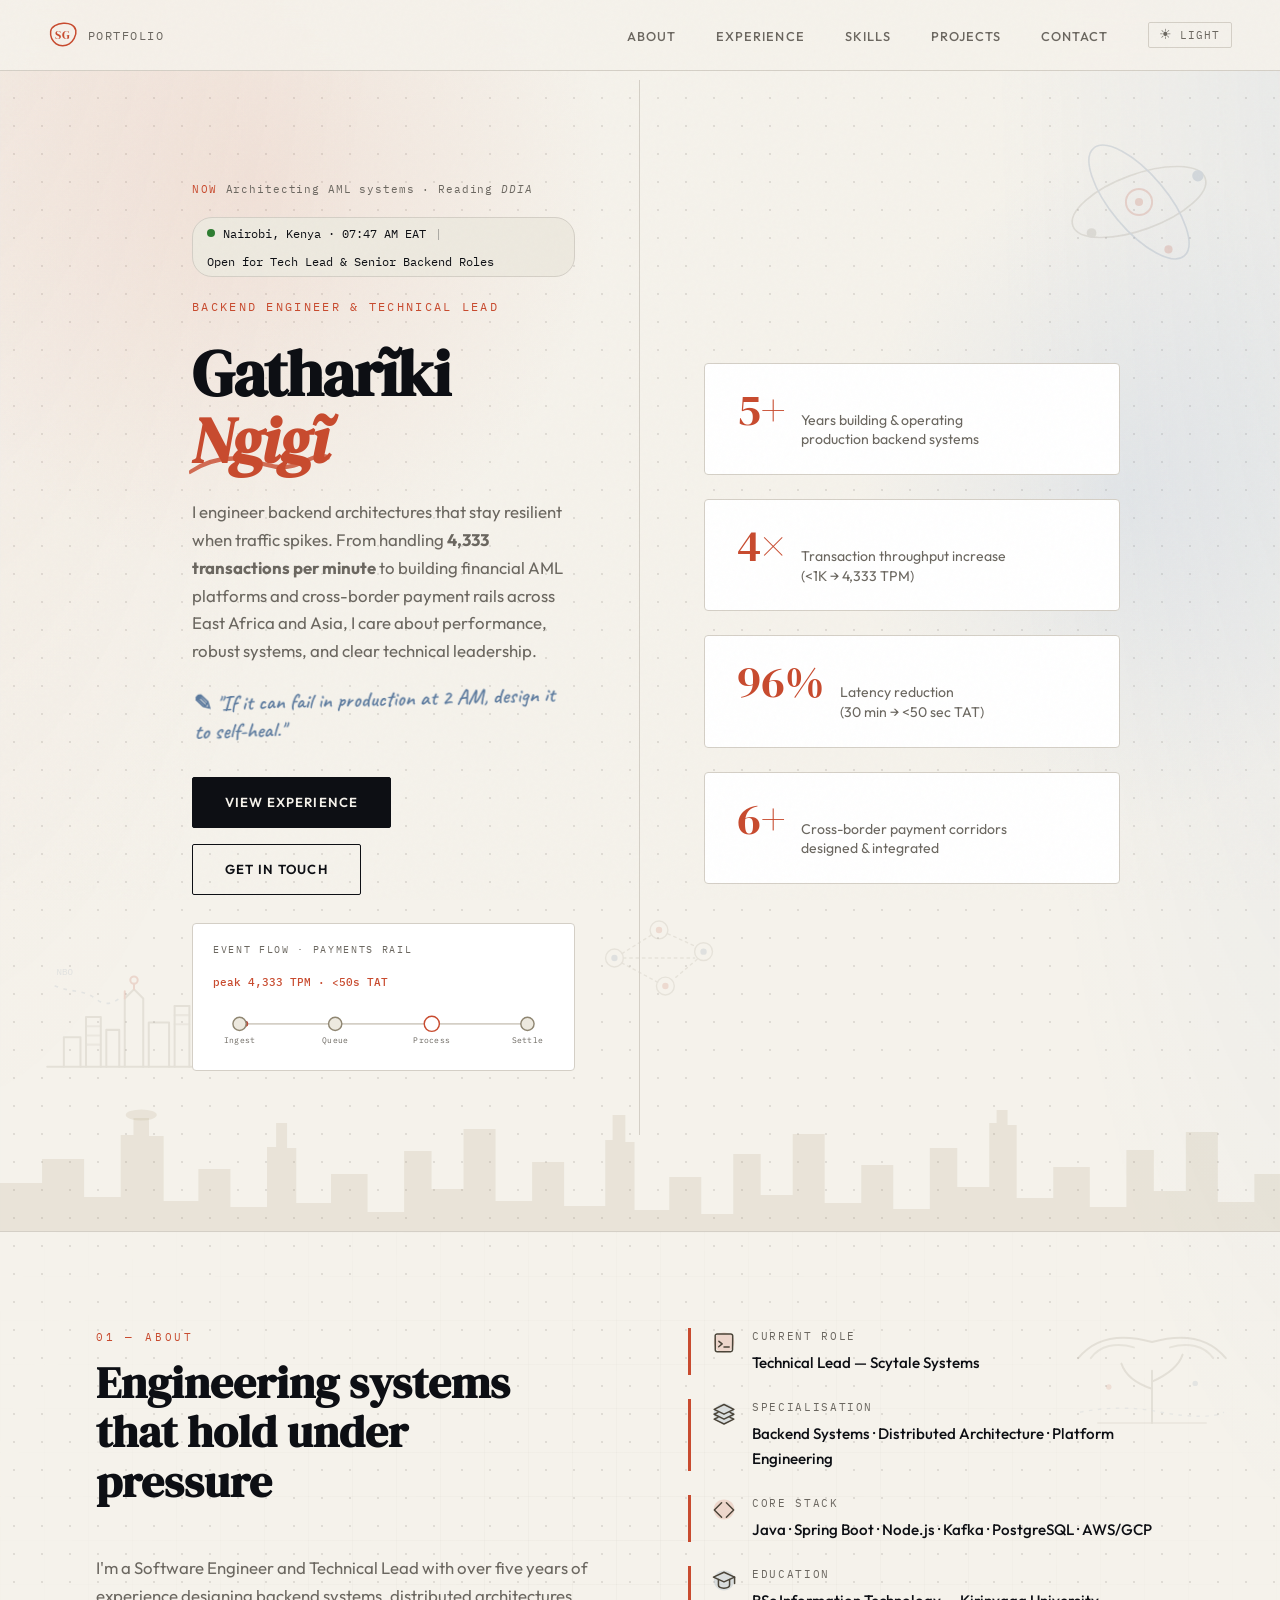
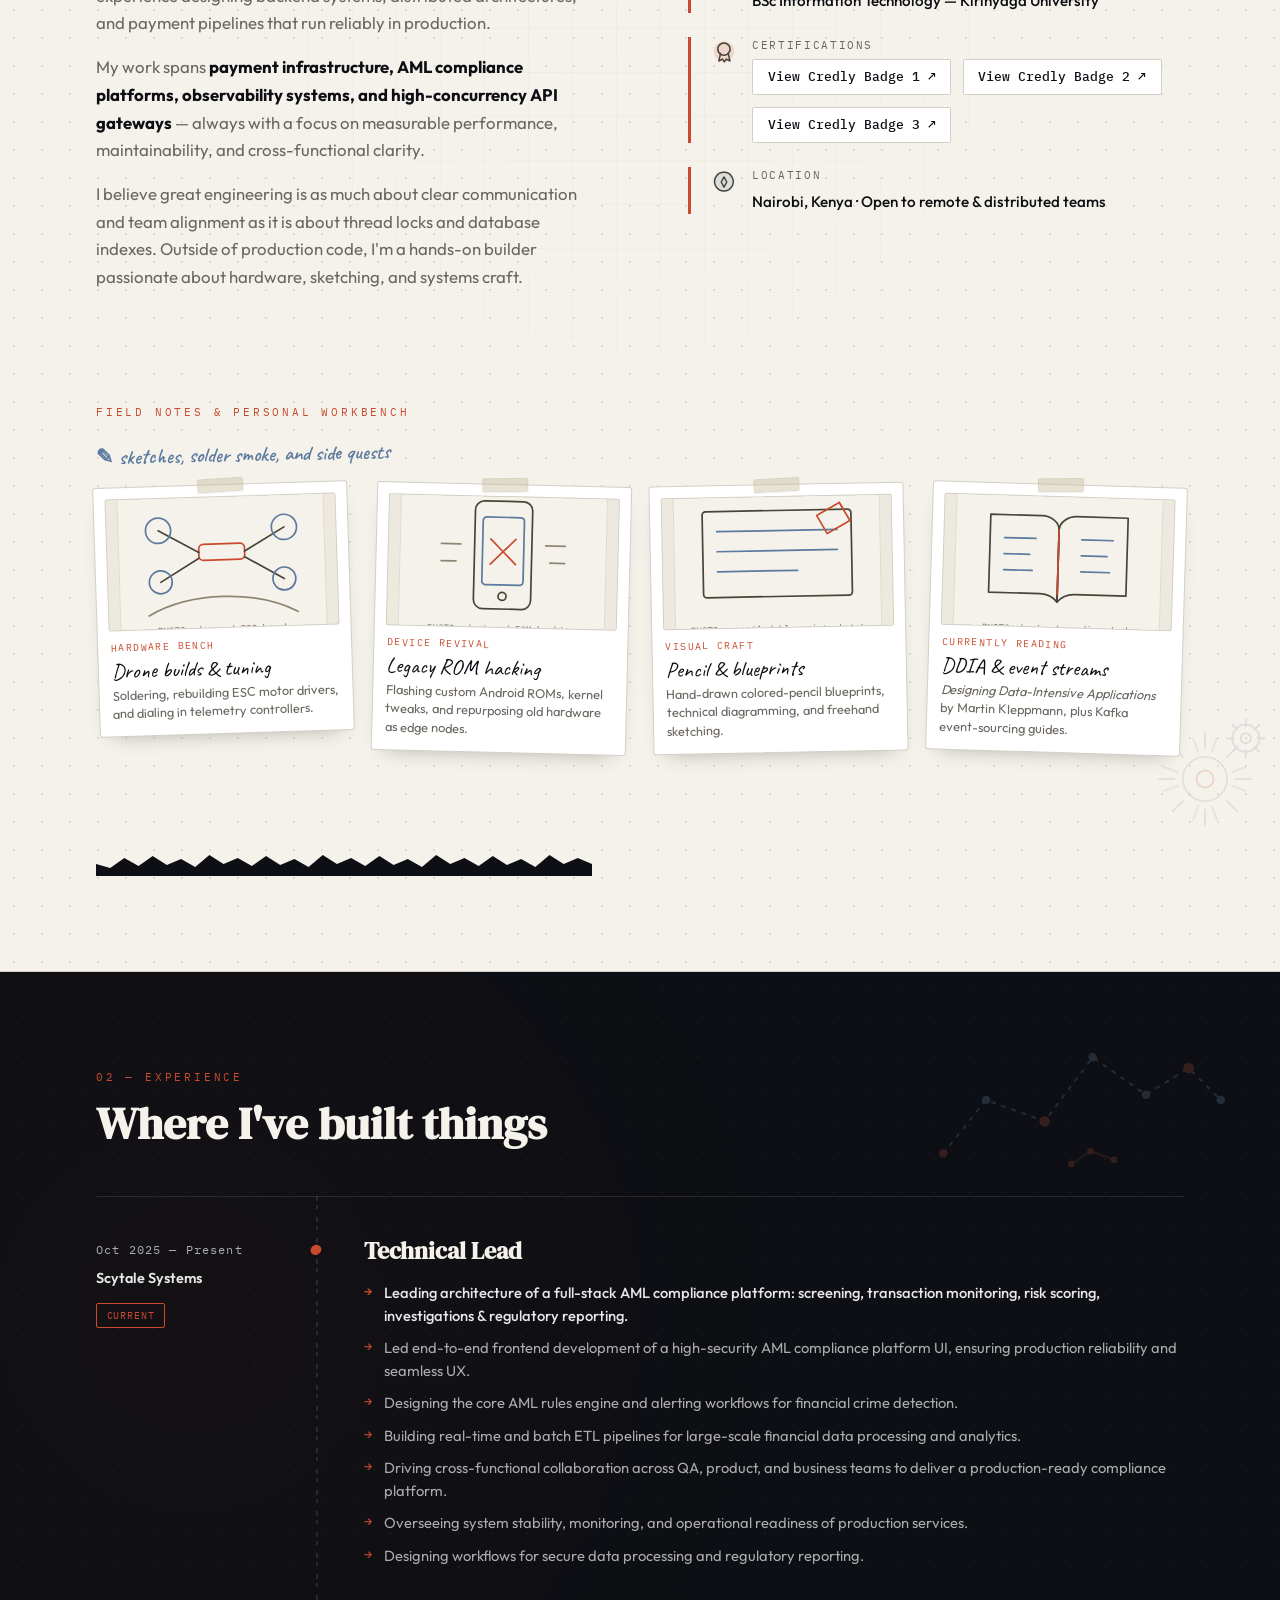
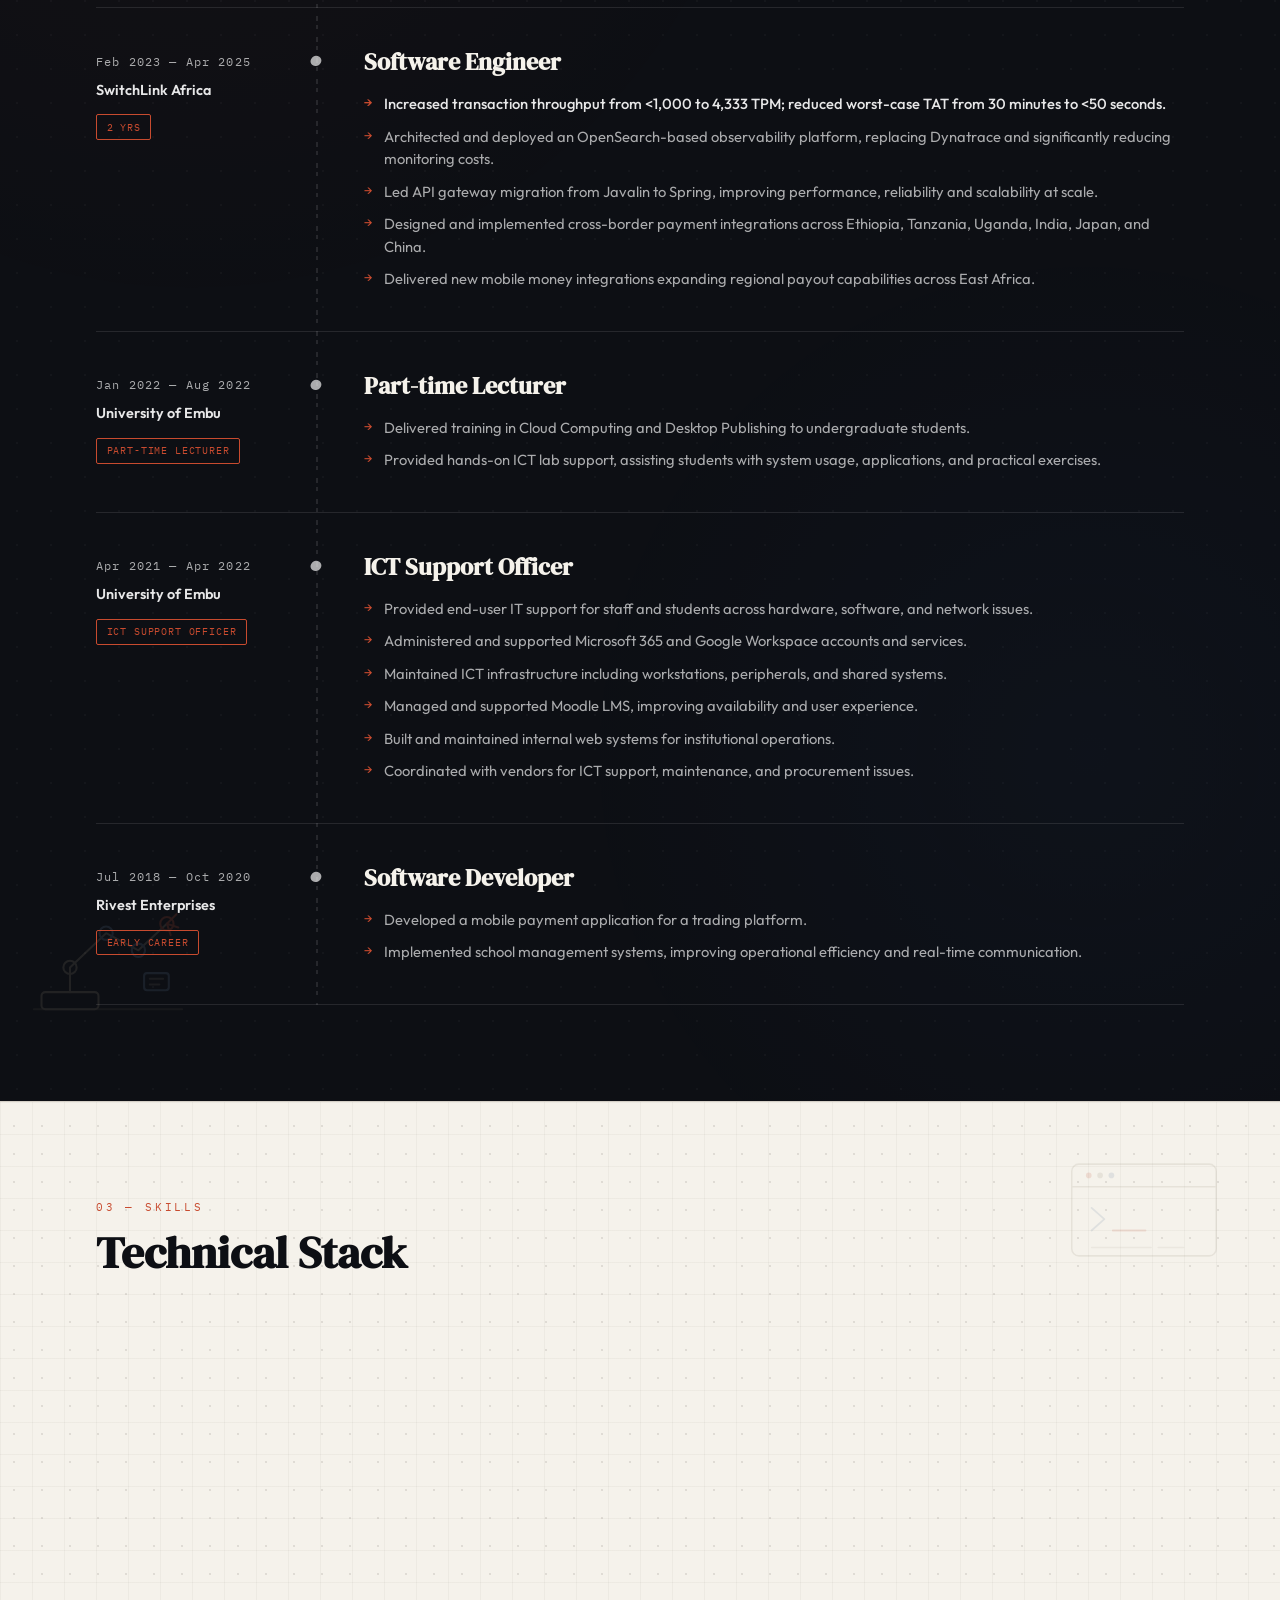
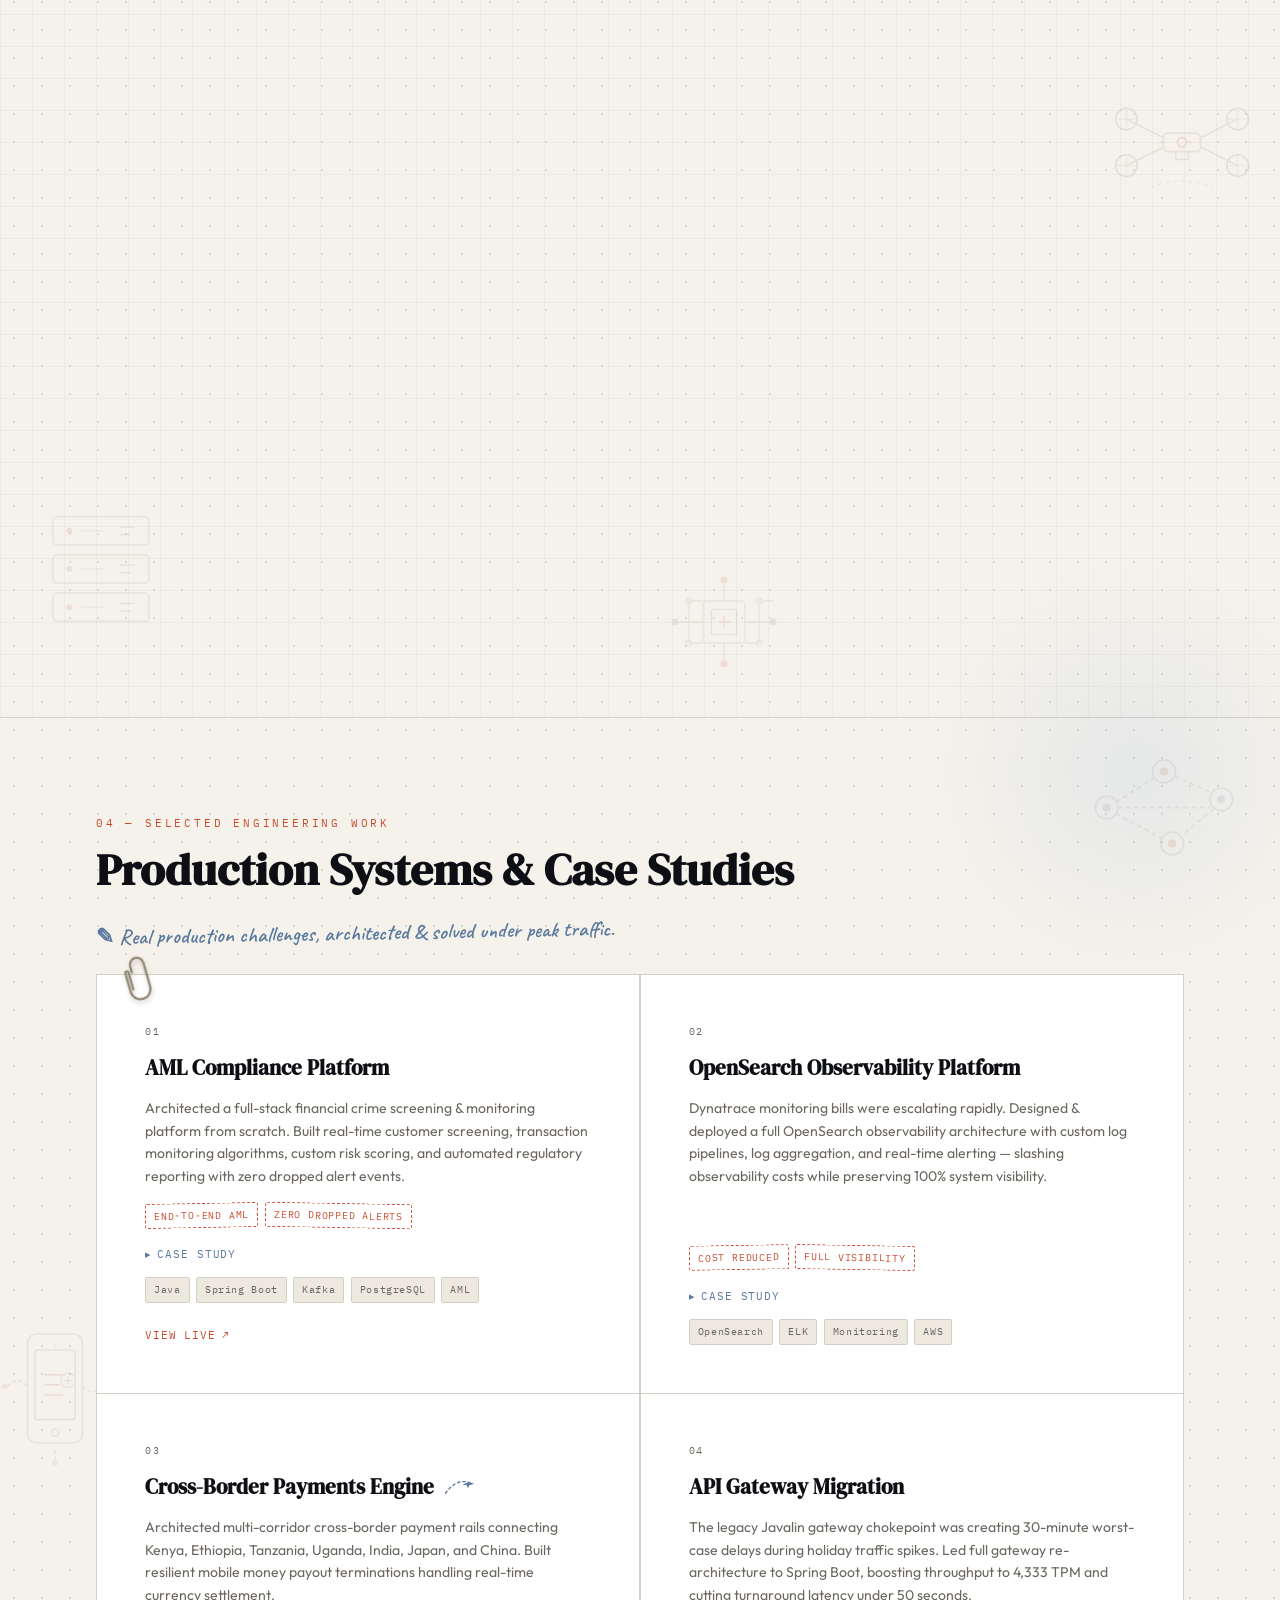
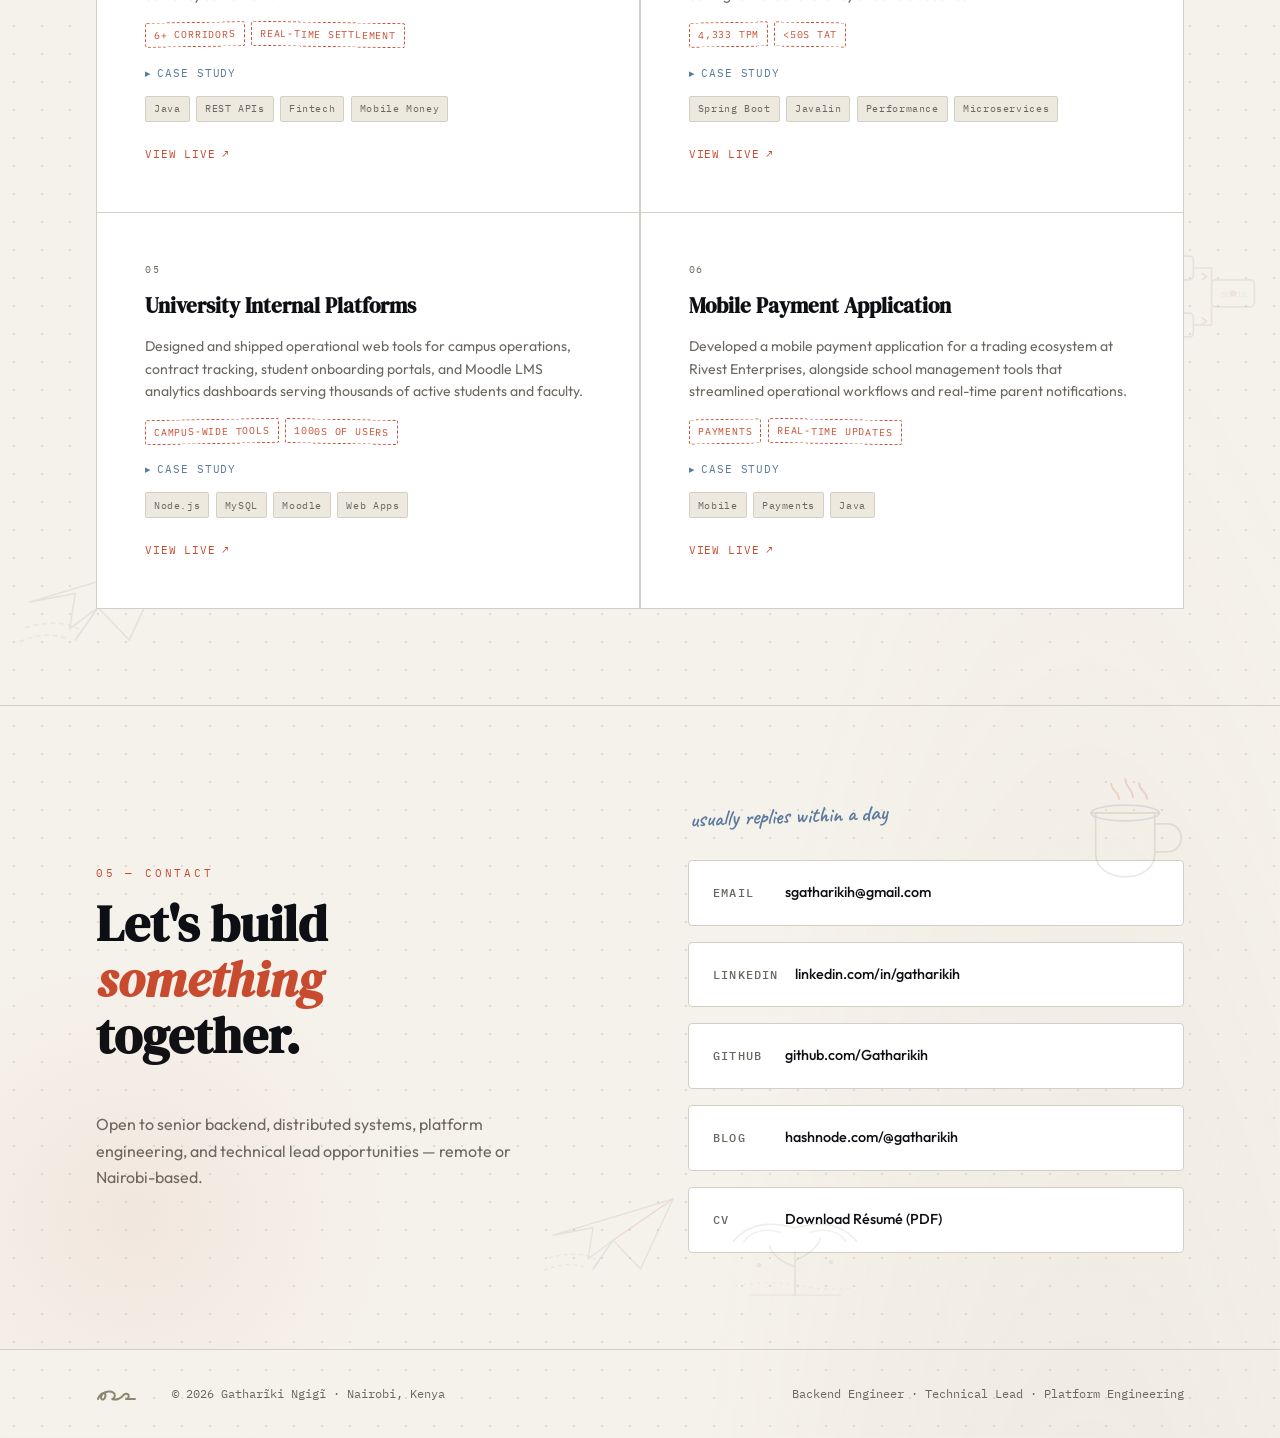
==== commit 8a33bcdc: "chore: add SVG illustrations and decorative backgrounds to page sections - Add 16 hand-drawn SVG ill" ====
--- a/index.html
+++ b/index.html
@@ -131,6 +131,9 @@
             d="M0,130 L0,82 L46,82 L46,58 L92,58 L92,96 L132,96 L132,34 L146,34 L146,17 L163,17 L163,35 L179,35 L179,100 L217,100 L217,68 L252,68 L252,106 L292,106 L292,46 L302,46 L302,22 L314,22 L314,47 L324,47 L324,102 L362,102 L362,73 L402,73 L402,111 L442,111 L442,50 L472,50 L472,88 L507,88 L507,28 L542,28 L542,100 L582,100 L582,61 L617,61 L617,105 L662,105 L662,39 L670,39 L670,14 L684,14 L684,41 L694,41 L694,109 L732,109 L732,76 L767,76 L767,113 L802,113 L802,53 L832,53 L832,94 L867,94 L867,33 L902,33 L902,102 L942,102 L942,64 L977,64 L977,108 L1017,108 L1017,47 L1047,47 L1047,86 L1082,86 L1082,22 L1090,22 L1090,9 L1102,9 L1102,24 L1112,24 L1112,97 L1152,97 L1152,66 L1192,66 L1192,106 L1232,106 L1232,49 L1262,49 L1262,90 L1297,90 L1297,31 L1332,31 L1332,101 L1372,101 L1372,73 L1400,73 L1400,130 Z" />
     <ellipse cx="154.5" cy="14" rx="17" ry="5.5" />
   </svg>
+  <img src="assets/illus-orbit.svg" alt="" class="spot-illus spot-hero-orbit float-slow" aria-hidden="true" />
+  <img src="assets/illus-nodes.svg" alt="" class="spot-illus spot-hero-nodes float" aria-hidden="true" />
+  <img src="assets/illus-nairobi.svg" alt="" class="spot-illus spot-hero-nairobi float-slow" aria-hidden="true" />
   <div class="hero-left">
     <div class="now-strip" aria-label="Current focus">
       <span class="now-label">Now</span>
@@ -349,6 +352,8 @@
     </div>
   </div>
   </div>
+  <img src="assets/illus-gear.svg" alt="" class="spot-illus spot-about-gear float" aria-hidden="true" />
+  <img src="assets/illus-acacia.svg" alt="" class="spot-illus spot-about-acacia float-slow" aria-hidden="true" />
   <svg class="torn-edge" viewBox="0 0 1400 26" preserveAspectRatio="none" aria-hidden="true">
     <path
             d="M0,26 L0,14 L40,18 L80,8 L120,16 L160,6 L200,15 L240,9 L280,17 L320,5 L360,14 L400,8 L440,16 L480,6 L520,15 L560,9 L600,17 L640,5 L680,14 L720,8 L760,16 L800,6 L840,15 L880,9 L920,17 L960,5 L1000,14 L1040,8 L1080,16 L1120,6 L1160,15 L1200,9 L1240,17 L1280,5 L1320,14 L1360,8 L1400,14 L1400,26 Z" />
@@ -357,6 +362,8 @@
 
 <!-- EXPERIENCE -->
 <section id="experience">
+  <img src="assets/illus-constellation.svg" alt="" class="spot-illus spot-exp-constellation float-slow" aria-hidden="true" />
+  <img src="assets/illus-robotarm.svg" alt="" class="spot-illus spot-exp-robotarm float" aria-hidden="true" />
   <p class="section-label">02 — Experience</p>
   <h2 class="section-title reveal">Where I've built things</h2>
 
@@ -484,6 +491,10 @@
 
 <!-- SKILLS -->
 <section id="skills">
+  <img src="assets/illus-terminal.svg" alt="" class="spot-illus spot-skills-terminal float-slow" aria-hidden="true" />
+  <img src="assets/illus-server.svg" alt="" class="spot-illus spot-skills-server float" aria-hidden="true" />
+  <img src="assets/illus-drone.svg" alt="" class="spot-illus spot-skills-drone float-slow" aria-hidden="true" />
+  <img src="assets/illus-circuit.svg" alt="" class="spot-illus spot-skills-circuit float" aria-hidden="true" />
   <div>
     <p class="section-label">03 — Skills</p>
     <h2 class="section-title reveal">Technical Stack</h2>
@@ -598,6 +609,10 @@
 
 <!-- PROJECTS -->
 <section id="projects">
+  <img src="assets/illus-nodes.svg" alt="" class="spot-illus spot-projects-nodes float" aria-hidden="true" />
+  <img src="assets/illus-paperplane.svg" alt="" class="spot-illus spot-projects-plane float-slow" aria-hidden="true" />
+  <img src="assets/illus-mpesa.svg" alt="" class="spot-illus spot-projects-mpesa float-slow" aria-hidden="true" />
+  <img src="assets/illus-payrails.svg" alt="" class="spot-illus spot-projects-payrails float" aria-hidden="true" />
   <p class="section-label">04 — Selected Engineering Work</p>
   <h2 class="section-title reveal">Production Systems &amp; Case Studies</h2>
   <p class="hand-note reveal" style="font-size: 1.35rem; transform: rotate(-1deg); margin: -1.75rem 0 2rem; color: var(--pencil2);">
@@ -868,6 +883,9 @@
 
 <!-- CONTACT -->
 <section id="contact">
+  <img src="assets/illus-coffee.svg" alt="" class="spot-illus spot-contact-coffee float-slow" aria-hidden="true" />
+  <img src="assets/illus-paperplane.svg" alt="" class="spot-illus spot-contact-plane float" aria-hidden="true" />
+  <img src="assets/illus-acacia.svg" alt="" class="spot-illus spot-contact-acacia float-slow" aria-hidden="true" />
   <div>
     <p class="section-label">05 — Contact</p>
     <h2 class="section-title reveal">Let's build<br /><em
--- a/styles.css
+++ b/styles.css
@@ -53,13 +53,28 @@
 }
 
 body {
-  background: var(--paper);
+  background-color: var(--paper);
+  background-image:
+    radial-gradient(ellipse 70% 45% at -5% -10%, rgba(200, 75, 47, 0.075), transparent 55%),
+    radial-gradient(ellipse 55% 40% at 105% 0%, rgba(47, 107, 200, 0.07), transparent 50%),
+    radial-gradient(ellipse 60% 45% at 85% 110%, rgba(151, 125, 88, 0.09), transparent 55%),
+    radial-gradient(circle, rgba(107, 103, 96, 0.16) 1px, transparent 1px);
+  background-size: 100% 100%, 100% 100%, 100% 100%, 28px 28px;
+  background-position: 0 0, 0 0, 0 0, 0 0;
   color: var(--ink);
   font-family: 'Outfit', sans-serif;
   font-weight: 400;
   line-height: 1.65;
   overflow-x: hidden;
-  transition: background 0.3s ease, color 0.3s ease;
+  transition: background-color 0.3s ease, color 0.3s ease;
+}
+
+[data-theme="dark"] body {
+  background-image:
+    radial-gradient(ellipse 70% 45% at -5% -10%, rgba(224, 92, 58, 0.08), transparent 55%),
+    radial-gradient(ellipse 55% 40% at 105% 0%, rgba(74, 141, 224, 0.08), transparent 50%),
+    radial-gradient(ellipse 60% 45% at 85% 110%, rgba(255, 255, 255, 0.03), transparent 55%),
+    radial-gradient(circle, rgba(232, 228, 219, 0.08) 1px, transparent 1px);
 }
 
 /* ── NOISE TEXTURE OVERLAY ── */
@@ -67,10 +82,16 @@
   content: '';
   position: fixed;
   inset: 0;
-  background-image: url("data:image/svg+xml,%3Csvg viewBox='0 0 256 256' xmlns='http://www.w3.org/2000/svg'%3E%3Cfilter id='n'%3E%3CfeTurbulence type='fractalNoise' baseFrequency='0.9' numOctaves='4' stitchTiles='stitch'/%3E%3C/filter%3E%3Crect width='100%25' height='100%25' filter='url(%23n)' opacity='0.04'/%3E%3C/svg%3E");
+  background-image: url("data:image/svg+xml,%3Csvg viewBox='0 0 256 256' xmlns='http://www.w3.org/2000/svg'%3E%3Cfilter id='n'%3E%3CfeTurbulence type='fractalNoise' baseFrequency='0.9' numOctaves='4' stitchTiles='stitch'/%3E%3C/filter%3E%3Crect width='100%25' height='100%25' filter='url(%23n)' opacity='0.045'/%3E%3C/svg%3E");
   pointer-events: none;
   z-index: 1000;
-  opacity: 0.6;
+  opacity: 0.55;
+  mix-blend-mode: multiply;
+}
+
+[data-theme="dark"] body::before {
+  mix-blend-mode: soft-light;
+  opacity: 0.35;
 }
 
 /* ── HAND-DRAWN SYSTEM ──
@@ -345,6 +366,30 @@
   overflow: hidden;
 }
 
+.hero::before {
+  content: '';
+  position: absolute;
+  top: -20%;
+  left: -10%;
+  width: 60%;
+  height: 70%;
+  background: radial-gradient(ellipse at center, rgba(200, 75, 47, 0.09), transparent 65%);
+  pointer-events: none;
+  z-index: 0;
+}
+
+.hero::after {
+  content: '';
+  position: absolute;
+  top: 10%;
+  right: -10%;
+  width: 45%;
+  height: 60%;
+  background: radial-gradient(ellipse at center, rgba(47, 107, 200, 0.08), transparent 65%);
+  pointer-events: none;
+  z-index: 0;
+}
+
 .hero-left {
   position: relative;
   z-index: 1;
@@ -816,10 +861,73 @@
 /* ── SECTION COMMONS ── */
 section {
   padding: 6rem 6rem;
+  position: relative;
 }
 
 section+section {
   border-top: 1px solid var(--border);
+}
+
+#skills {
+  background-image:
+    linear-gradient(rgba(107, 103, 96, 0.06) 1px, transparent 1px),
+    linear-gradient(90deg, rgba(107, 103, 96, 0.06) 1px, transparent 1px);
+  background-size: 32px 32px;
+}
+
+[data-theme="dark"] #skills {
+  background-image:
+    linear-gradient(rgba(232, 228, 219, 0.04) 1px, transparent 1px),
+    linear-gradient(90deg, rgba(232, 228, 219, 0.04) 1px, transparent 1px);
+}
+
+#projects::before {
+  content: '';
+  position: absolute;
+  top: -10%;
+  right: -5%;
+  width: 420px;
+  height: 420px;
+  background: radial-gradient(circle, rgba(47, 107, 200, 0.08), transparent 70%);
+  pointer-events: none;
+  z-index: 0;
+}
+
+#contact {
+  overflow: hidden;
+}
+
+#contact::before {
+  content: '';
+  position: absolute;
+  left: -10%;
+  bottom: -20%;
+  width: 520px;
+  height: 520px;
+  background: radial-gradient(circle, rgba(200, 75, 47, 0.07), transparent 70%);
+  pointer-events: none;
+}
+
+#experience {
+  overflow: hidden;
+}
+
+#experience::after {
+  content: '';
+  position: absolute;
+  inset: 0;
+  background-image:
+    radial-gradient(circle at 15% 20%, rgba(200, 75, 47, 0.08), transparent 35%),
+    radial-gradient(circle at 85% 80%, rgba(47, 107, 200, 0.08), transparent 30%),
+    radial-gradient(circle, rgba(255,255,255,0.06) 1px, transparent 1px);
+  background-size: auto, auto, 34px 34px;
+  opacity: 0.5;
+  pointer-events: none;
+}
+
+#experience > *:not(.spot-illus) {
+  position: relative;
+  z-index: 1;
 }
 
 .section-label {
@@ -845,6 +953,30 @@
   grid-template-columns: 1fr 1fr;
   gap: 6rem;
   align-items: start;
+  overflow: hidden;
+}
+
+#about::before {
+  content: '';
+  position: absolute;
+  inset: 0;
+  background-image:
+    linear-gradient(rgba(107, 103, 96, 0.04) 1px, transparent 1px),
+    linear-gradient(90deg, rgba(107, 103, 96, 0.04) 1px, transparent 1px);
+  background-size: 44px 44px;
+  mask-image: radial-gradient(ellipse 80% 70% at 50% 30%, black, transparent 75%);
+  pointer-events: none;
+}
+
+[data-theme="dark"] #about::before {
+  background-image:
+    linear-gradient(rgba(232, 228, 219, 0.035) 1px, transparent 1px),
+    linear-gradient(90deg, rgba(232, 228, 219, 0.035) 1px, transparent 1px);
+}
+
+#about > *:not(.spot-illus) {
+  position: relative;
+  z-index: 1;
 }
 
 .torn-edge {
@@ -2305,3 +2437,245 @@
   .case-metrics .metric-bars i { transition: none; transform: scaleX(1); }
   .btn.magnetic { transition: background 0.22s, border-color 0.22s, color 0.22s; }
 }
+
+/* ── SPRINKLED ILLUSTRATIONS ── */
+.spot-illus {
+  position: absolute;
+  pointer-events: none;
+  user-select: none;
+  opacity: 0.22;
+  z-index: 0;
+  filter: saturate(0.9);
+}
+
+[data-theme="dark"] .spot-illus {
+  opacity: 0.16;
+  filter: saturate(0.85) brightness(1.05);
+}
+
+@keyframes floatY {
+  0%, 100% { transform: translateY(0) rotate(var(--rot, 0deg)); }
+  50% { transform: translateY(-8px) rotate(var(--rot, 0deg)); }
+}
+
+@keyframes floatSlow {
+  0%, 100% { transform: translateY(0) rotate(var(--rot, 0deg)); }
+  50% { transform: translateY(-5px) rotate(calc(var(--rot, 0deg) + 1.5deg)); }
+}
+
+.spot-illus.float {
+  animation: floatY 7s ease-in-out infinite;
+}
+
+.spot-illus.float-slow {
+  animation: floatSlow 10s ease-in-out infinite;
+}
+
+/* Hero */
+.spot-hero-orbit {
+  top: 7rem;
+  right: 4%;
+  width: 180px;
+  --rot: 8deg;
+  opacity: 0.18;
+}
+.spot-hero-nodes {
+  bottom: 18%;
+  left: 46%;
+  width: 140px;
+  --rot: -6deg;
+  opacity: 0.14;
+}
+
+/* About */
+.spot-about-gear {
+  right: -10px;
+  bottom: 8%;
+  width: 170px;
+  --rot: 12deg;
+  opacity: 0.16;
+}
+
+/* Experience */
+.spot-exp-constellation {
+  top: 2rem;
+  right: 3%;
+  width: 320px;
+  --rot: 0deg;
+  opacity: 0.22;
+}
+[data-theme="dark"] .spot-exp-constellation {
+  opacity: 0.28;
+}
+
+/* Skills */
+.spot-skills-terminal {
+  top: 3rem;
+  right: 4%;
+  width: 170px;
+  --rot: -4deg;
+  opacity: 0.14;
+}
+.spot-skills-server {
+  bottom: 6%;
+  left: 2%;
+  width: 150px;
+  --rot: 6deg;
+  opacity: 0.12;
+}
+
+/* Projects */
+.spot-projects-nodes {
+  top: 1.5rem;
+  right: 2%;
+  width: 180px;
+  --rot: 5deg;
+  opacity: 0.12;
+}
+.spot-projects-plane {
+  bottom: 3%;
+  left: 1%;
+  width: 170px;
+  --rot: -8deg;
+  opacity: 0.14;
+}
+
+/* Contact */
+.spot-contact-coffee {
+  top: 8%;
+  right: 6%;
+  width: 140px;
+  --rot: 7deg;
+  opacity: 0.18;
+}
+.spot-contact-plane {
+  bottom: 10%;
+  left: 42%;
+  width: 150px;
+  --rot: 10deg;
+  opacity: 0.14;
+}
+
+@media (max-width: 1100px) {
+  .spot-hero-nodes,
+  .spot-skills-server,
+  .spot-projects-plane,
+  .spot-contact-plane {
+    display: none;
+  }
+}
+
+@media (max-width: 700px) {
+  .spot-illus {
+    opacity: 0.12;
+  }
+  .spot-hero-orbit,
+  .spot-about-gear,
+  .spot-exp-constellation,
+  .spot-skills-terminal,
+  .spot-projects-nodes,
+  .spot-contact-coffee {
+    width: 120px;
+  }
+  .spot-exp-constellation {
+    width: 220px;
+    right: -10%;
+  }
+}
+
+@media (prefers-reduced-motion: reduce) {
+  .spot-illus.float,
+  .spot-illus.float-slow {
+    animation: none;
+  }
+}
+
+@media print {
+  .spot-illus {
+    display: none !important;
+  }
+}
+
+/* Additional Nairobi/Kenya, fintech, hardware/robotics motifs */
+.spot-hero-nairobi {
+  bottom: 9rem;
+  left: 3%;
+  width: 240px;
+  --rot: -2deg;
+  opacity: 0.16;
+}
+[data-theme="dark"] .spot-hero-nairobi { opacity: 0.13; }
+
+.spot-about-acacia {
+  top: 3.5rem;
+  right: 3%;
+  width: 180px;
+  --rot: 3deg;
+  opacity: 0.17;
+}
+
+.spot-exp-robotarm {
+  bottom: 4%;
+  left: 1%;
+  width: 190px;
+  --rot: -6deg;
+  opacity: 0.16;
+}
+[data-theme="dark"] .spot-exp-robotarm { opacity: 0.2; }
+
+.spot-skills-drone {
+  top: 48%;
+  right: 1%;
+  width: 170px;
+  --rot: 8deg;
+  opacity: 0.14;
+}
+
+.spot-skills-circuit {
+  bottom: 2rem;
+  right: 38%;
+  width: 140px;
+  --rot: -10deg;
+  opacity: 0.12;
+}
+
+.spot-projects-mpesa {
+  top: 38%;
+  left: -10px;
+  width: 130px;
+  --rot: -8deg;
+  opacity: 0.13;
+}
+
+.spot-projects-payrails {
+  bottom: 22%;
+  right: 1%;
+  width: 190px;
+  --rot: 4deg;
+  opacity: 0.12;
+}
+
+.spot-contact-acacia {
+  bottom: 6%;
+  right: 32%;
+  width: 150px;
+  --rot: 2deg;
+  opacity: 0.14;
+}
+
+@media (max-width: 1100px) {
+  .spot-skills-circuit,
+  .spot-projects-mpesa,
+  .spot-contact-acacia {
+    display: none;
+  }
+}
+
+@media (max-width: 700px) {
+  .spot-hero-nairobi { width: 170px; bottom: 7rem; left: 1%; opacity: 0.12; }
+  .spot-about-acacia,
+  .spot-exp-robotarm,
+  .spot-skills-drone,
+  .spot-projects-payrails { width: 120px; }
+  .spot-exp-robotarm { left: -5%; }
+}
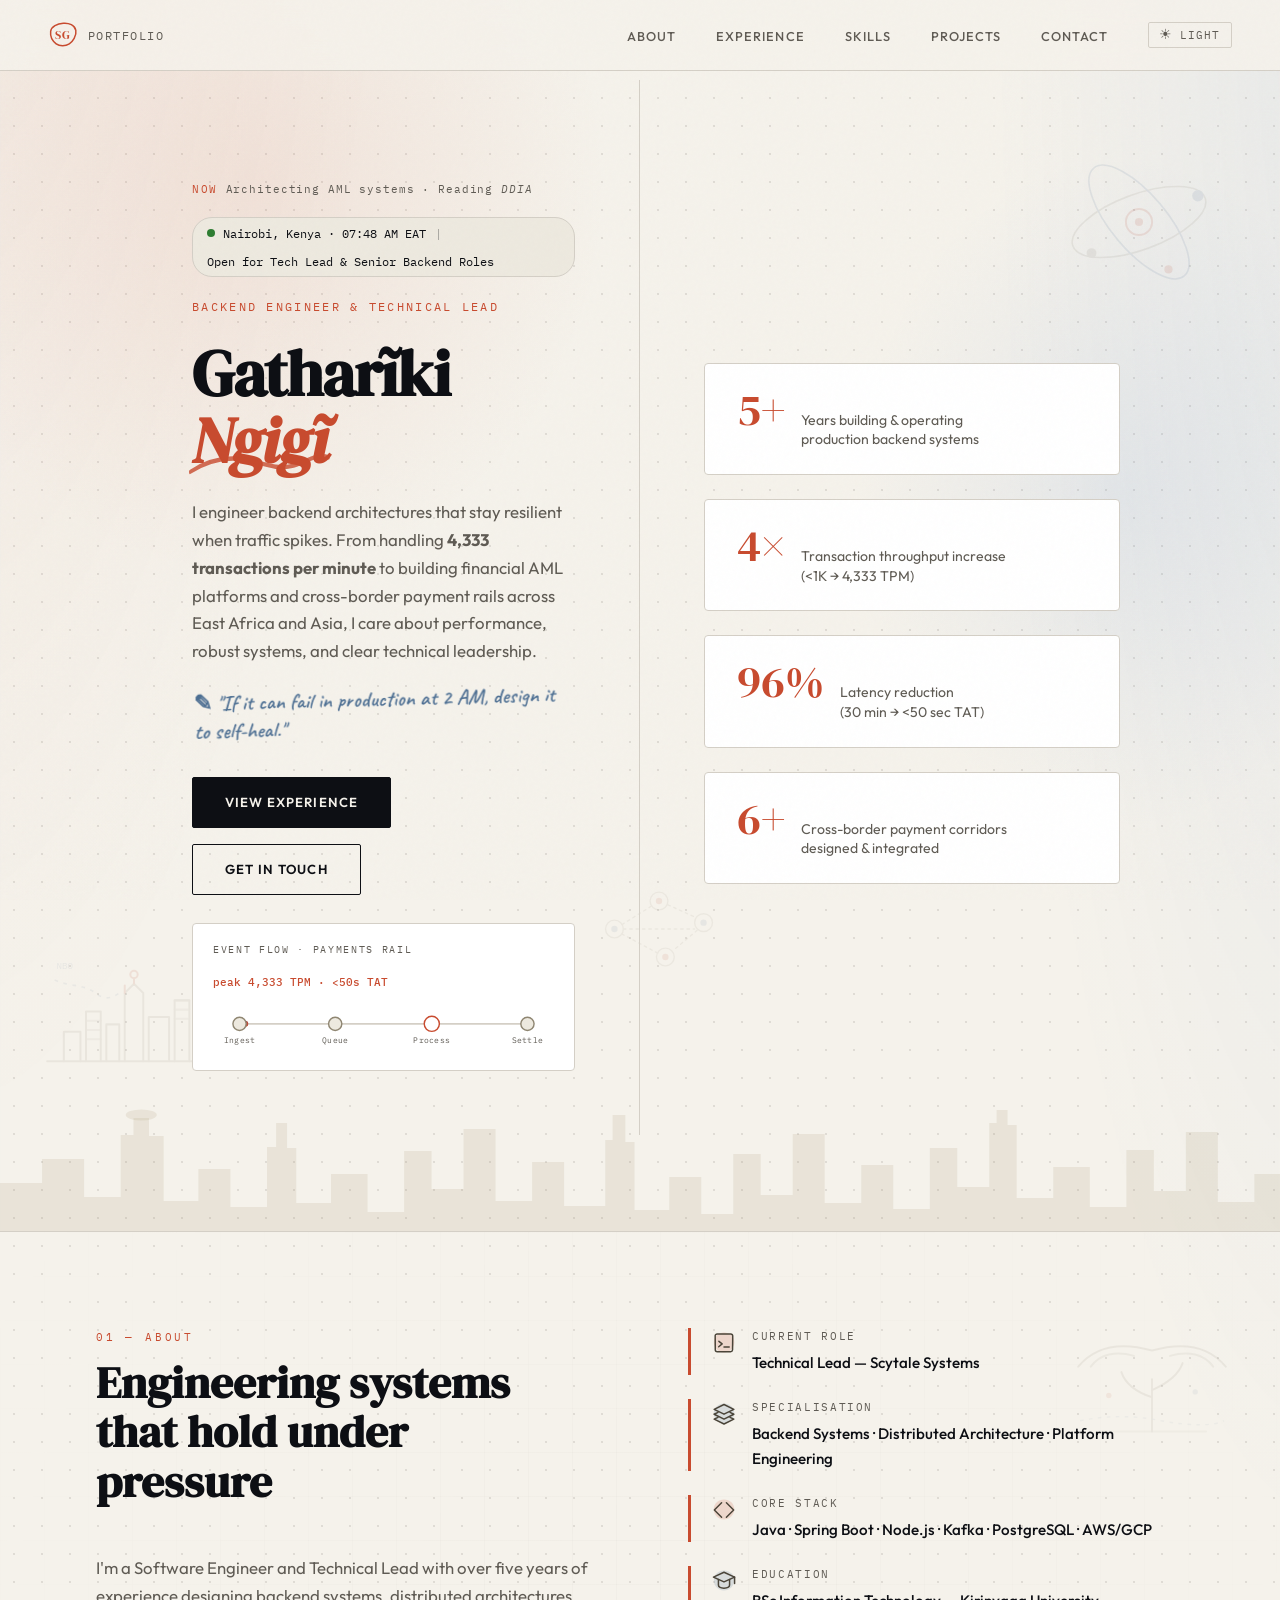
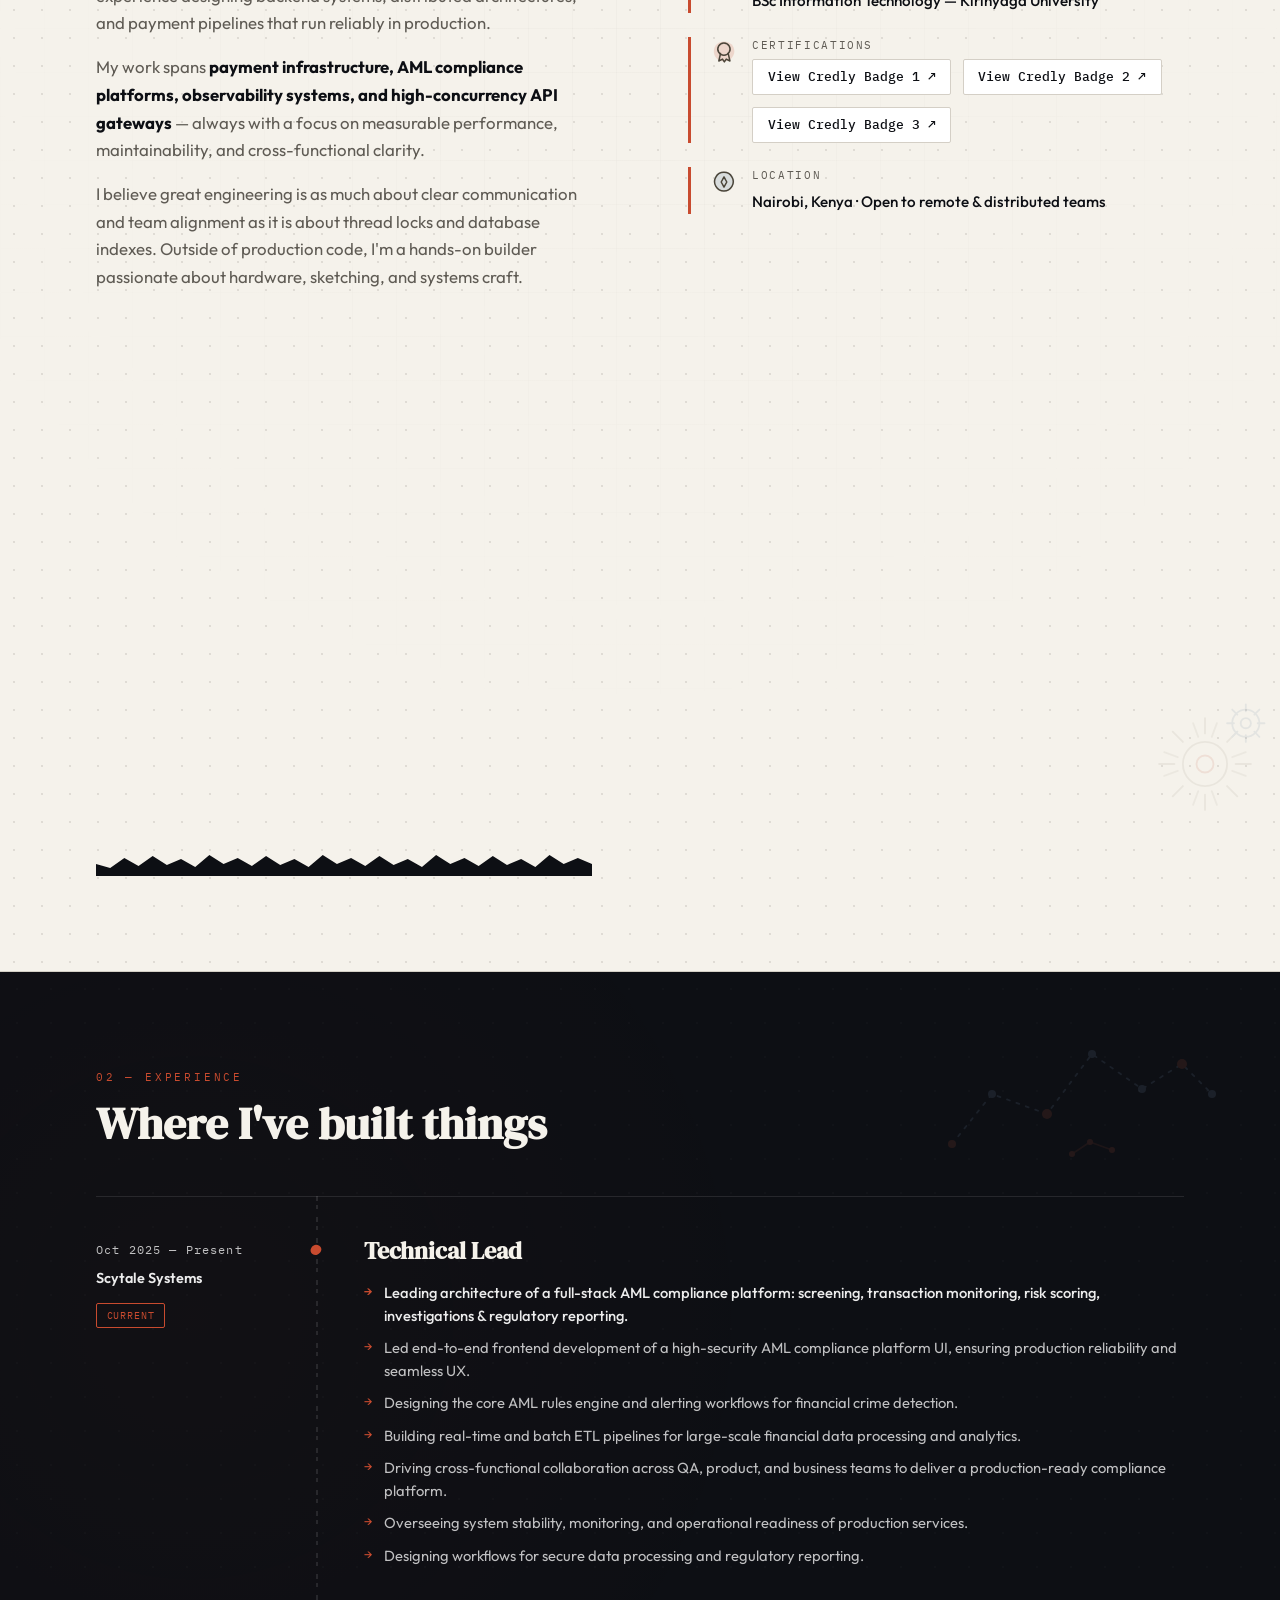
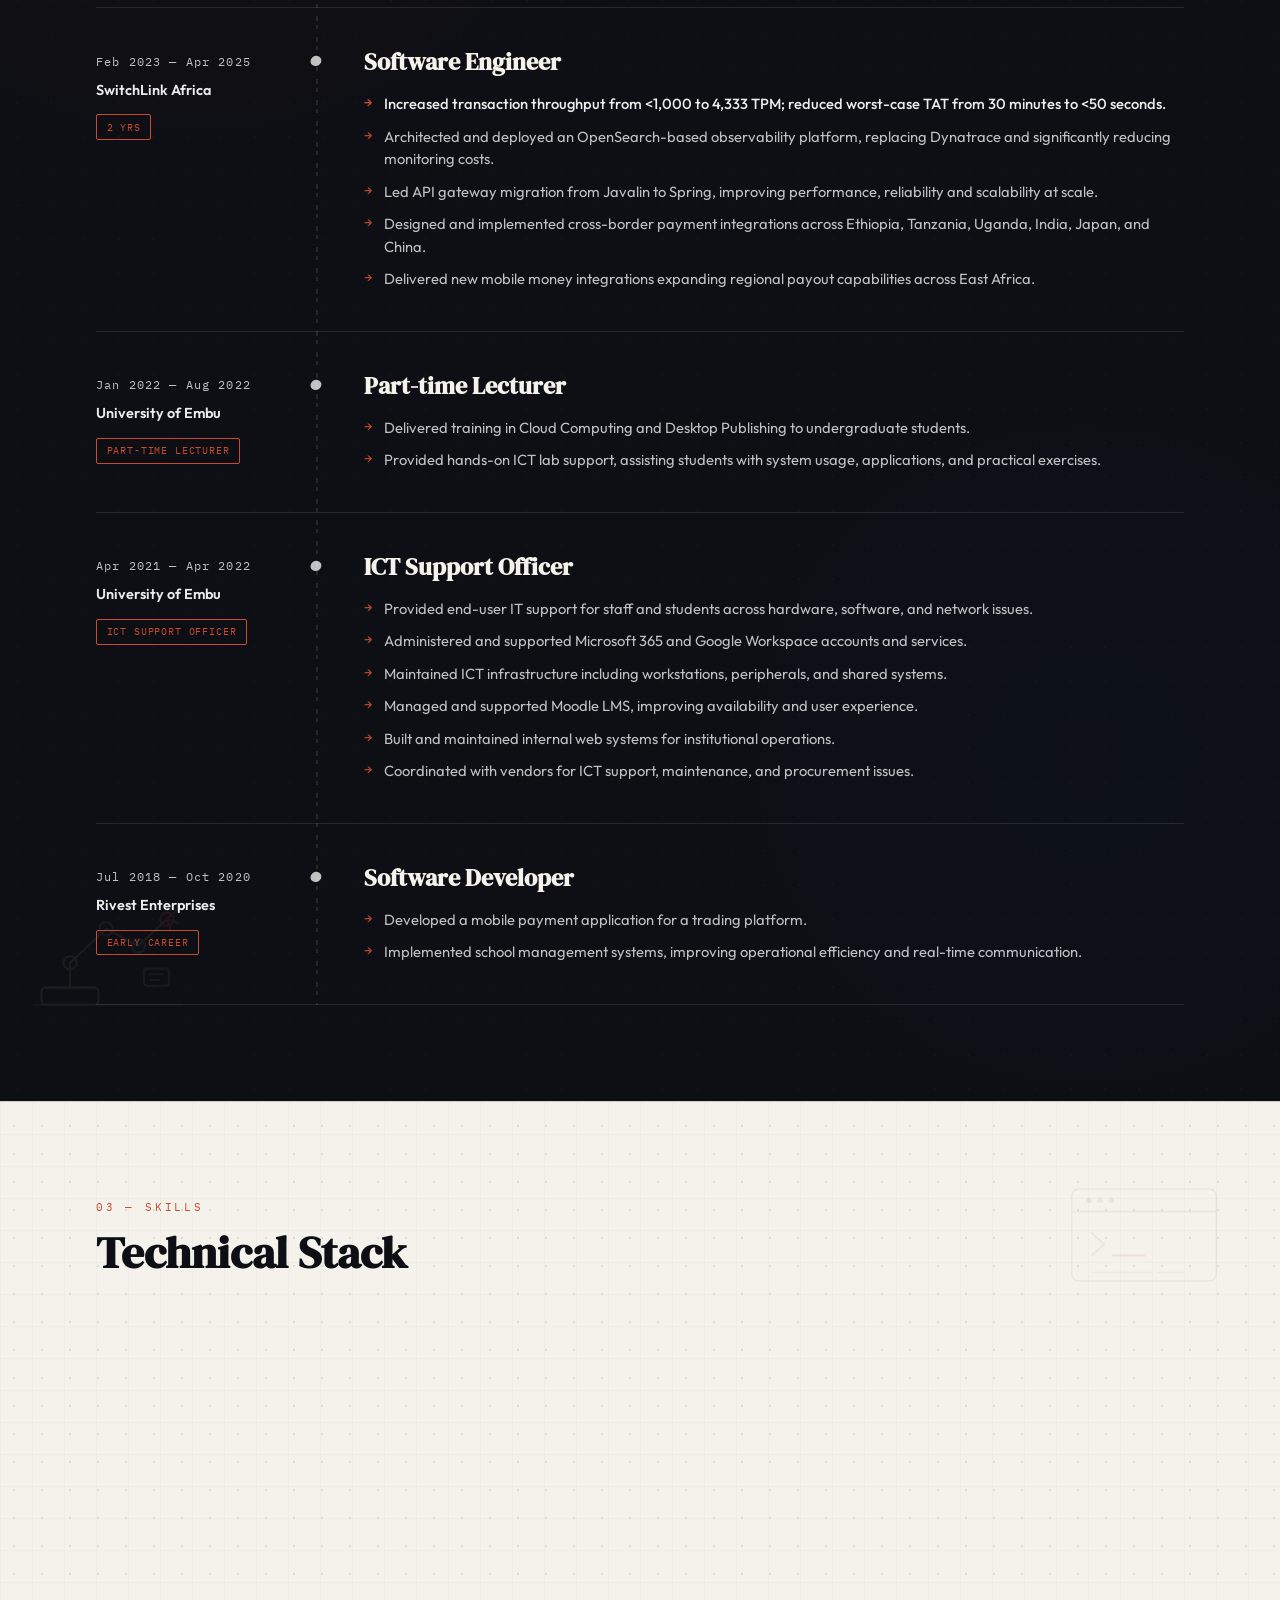
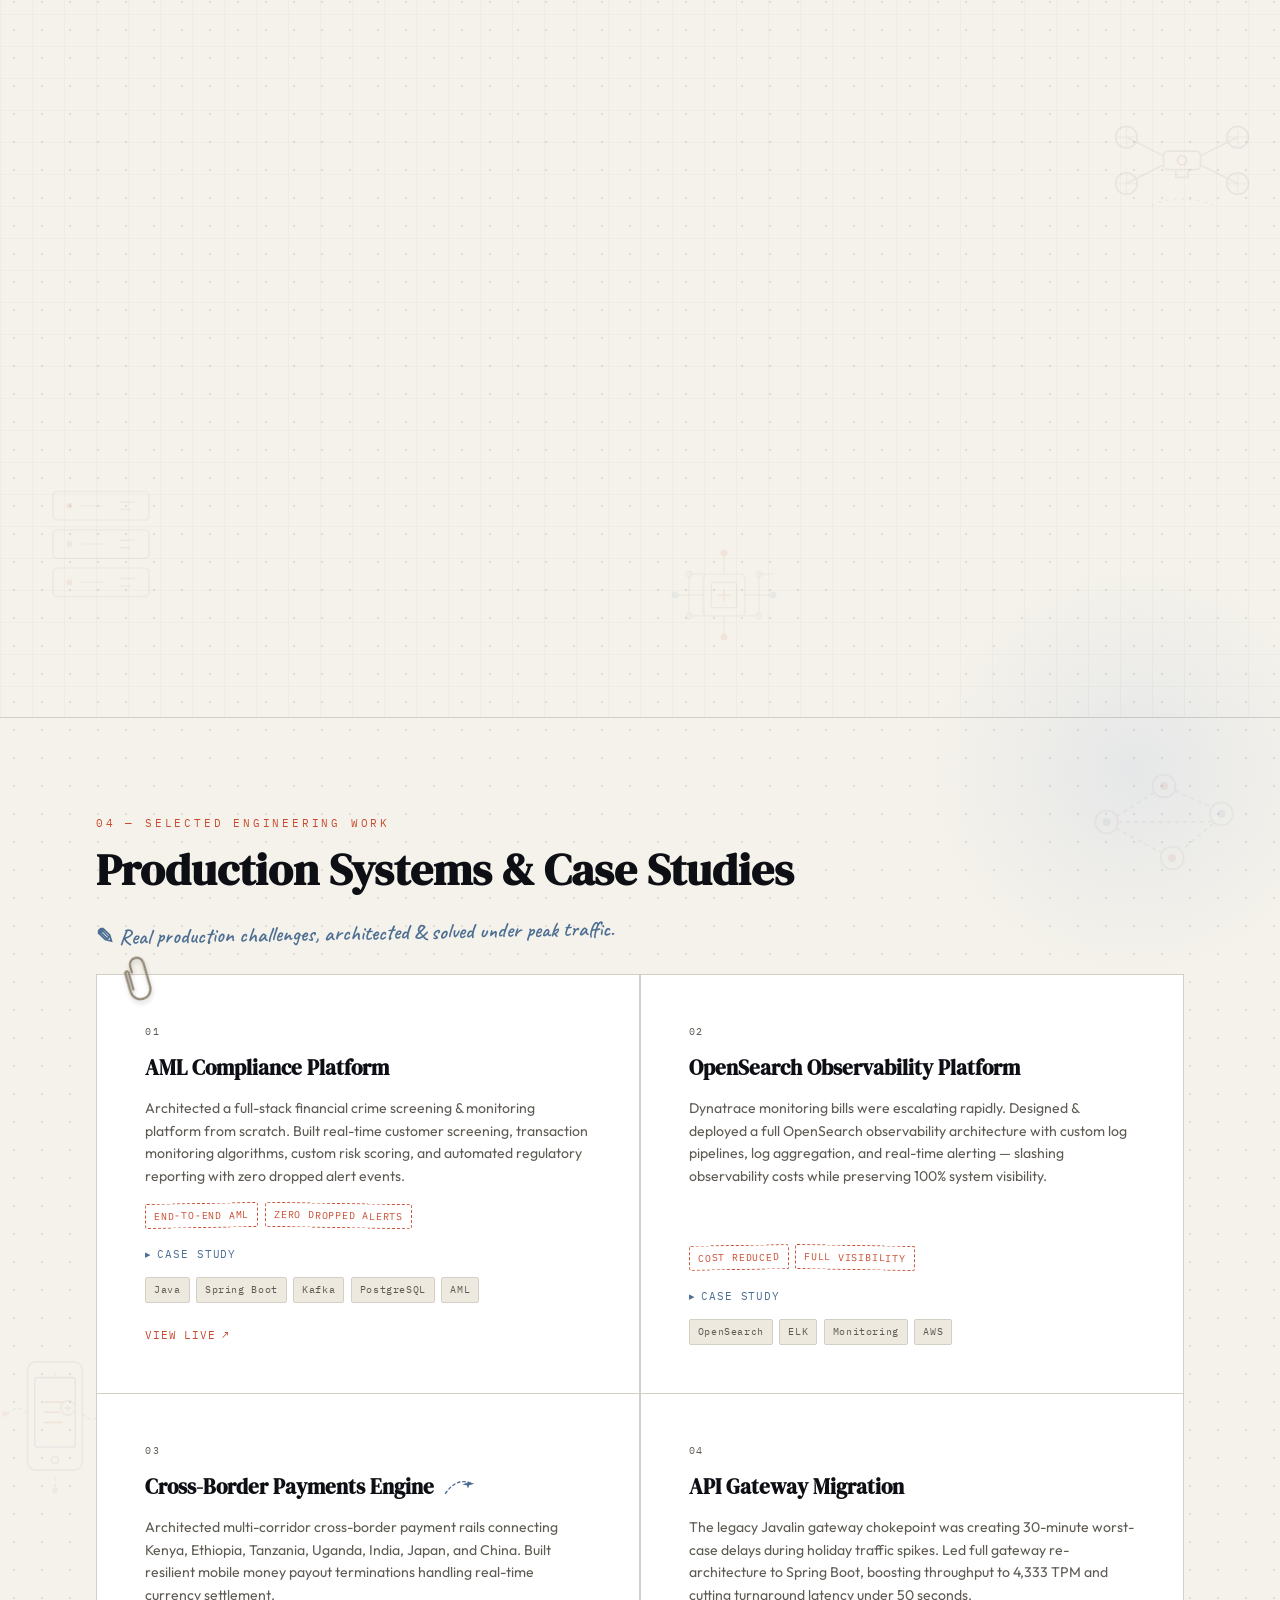
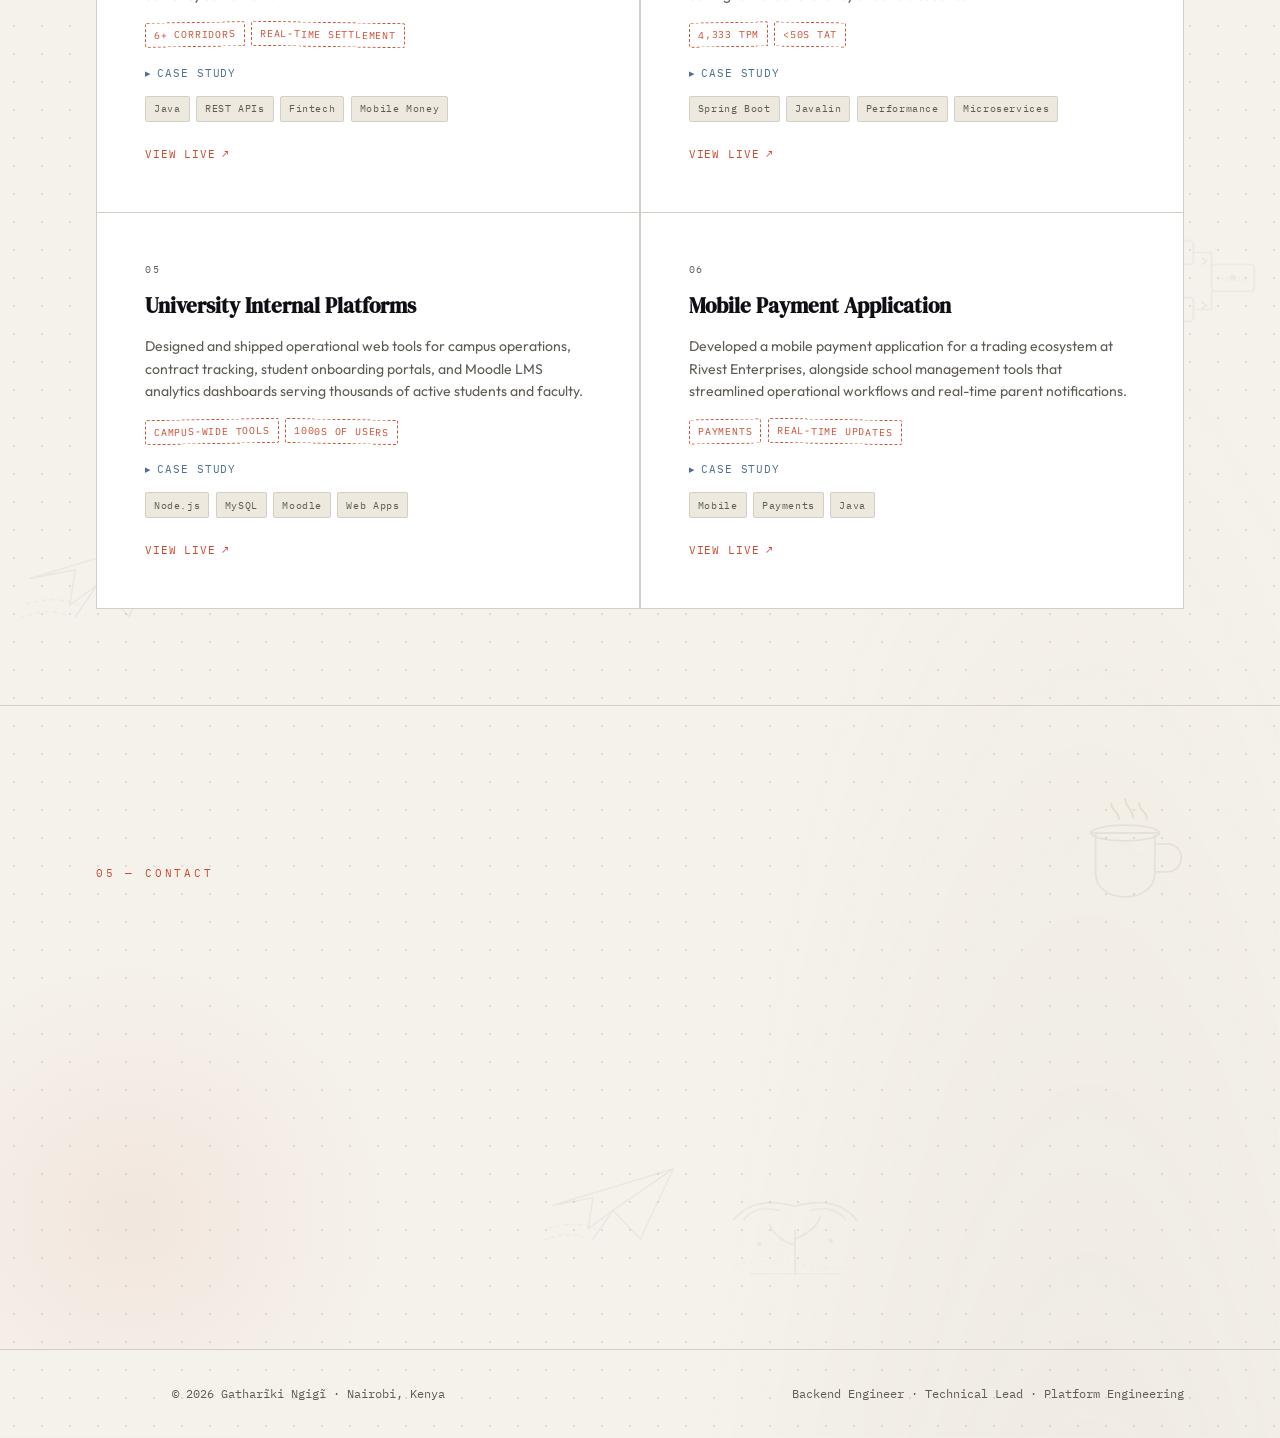
==== commit 6d8593ee: "chore: add web manifest, PWA icons, and improve illustration performance - Add site.webmanifest with" ====
--- a/index.html
+++ b/index.html
@@ -4,6 +4,7 @@
 <head>
   <meta charset="UTF-8" />
   <meta name="viewport" content="width=device-width, initial-scale=1.0" />
+  <meta name="color-scheme" content="light dark" />
   <meta name="theme-color" id="themeColorMeta" content="#f5f2eb" />
   <title>Gatharĩki Ngigĩ (Simon Gathariki) — Backend Engineer & Technical Lead</title>
   <meta name="description"
@@ -31,6 +32,7 @@
   <link rel="icon" type="image/png" sizes="32x32" href="favicon-32x32.png" />
   <link rel="icon" type="image/png" sizes="16x16" href="favicon-16x16.png" />
   <link rel="apple-touch-icon" sizes="180x180" href="apple-touch-icon.png" />
+  <link rel="manifest" href="site.webmanifest" />
   <link rel="preconnect" href="https://fonts.googleapis.com" />
   <link rel="preconnect" href="https://fonts.gstatic.com" crossorigin />
   <link
@@ -131,9 +133,9 @@
             d="M0,130 L0,82 L46,82 L46,58 L92,58 L92,96 L132,96 L132,34 L146,34 L146,17 L163,17 L163,35 L179,35 L179,100 L217,100 L217,68 L252,68 L252,106 L292,106 L292,46 L302,46 L302,22 L314,22 L314,47 L324,47 L324,102 L362,102 L362,73 L402,73 L402,111 L442,111 L442,50 L472,50 L472,88 L507,88 L507,28 L542,28 L542,100 L582,100 L582,61 L617,61 L617,105 L662,105 L662,39 L670,39 L670,14 L684,14 L684,41 L694,41 L694,109 L732,109 L732,76 L767,76 L767,113 L802,113 L802,53 L832,53 L832,94 L867,94 L867,33 L902,33 L902,102 L942,102 L942,64 L977,64 L977,108 L1017,108 L1017,47 L1047,47 L1047,86 L1082,86 L1082,22 L1090,22 L1090,9 L1102,9 L1102,24 L1112,24 L1112,97 L1152,97 L1152,66 L1192,66 L1192,106 L1232,106 L1232,49 L1262,49 L1262,90 L1297,90 L1297,31 L1332,31 L1332,101 L1372,101 L1372,73 L1400,73 L1400,130 Z" />
     <ellipse cx="154.5" cy="14" rx="17" ry="5.5" />
   </svg>
-  <img src="assets/illus-orbit.svg" alt="" class="spot-illus spot-hero-orbit float-slow" aria-hidden="true" />
-  <img src="assets/illus-nodes.svg" alt="" class="spot-illus spot-hero-nodes float" aria-hidden="true" />
-  <img src="assets/illus-nairobi.svg" alt="" class="spot-illus spot-hero-nairobi float-slow" aria-hidden="true" />
+  <img src="assets/illus-orbit.svg" alt="" class="spot-illus spot-hero-orbit float-slow" width="220" height="220" decoding="async" aria-hidden="true" />
+  <img src="assets/illus-nodes.svg" alt="" class="spot-illus spot-hero-nodes float" width="220" height="160" decoding="async" aria-hidden="true" />
+  <img src="assets/illus-nairobi.svg" alt="" class="spot-illus spot-hero-nairobi float-slow" width="260" height="140" decoding="async" aria-hidden="true" />
   <div class="hero-left">
     <div class="now-strip" aria-label="Current focus">
       <span class="now-label">Now</span>
@@ -351,9 +353,8 @@
       </figure>
     </div>
   </div>
-  </div>
-  <img src="assets/illus-gear.svg" alt="" class="spot-illus spot-about-gear float" aria-hidden="true" />
-  <img src="assets/illus-acacia.svg" alt="" class="spot-illus spot-about-acacia float-slow" aria-hidden="true" />
+  <img src="assets/illus-gear.svg" alt="" class="spot-illus spot-about-gear float" width="200" height="200" loading="lazy" decoding="async" aria-hidden="true" />
+  <img src="assets/illus-acacia.svg" alt="" class="spot-illus spot-about-acacia float-slow" width="200" height="170" loading="lazy" decoding="async" aria-hidden="true" />
   <svg class="torn-edge" viewBox="0 0 1400 26" preserveAspectRatio="none" aria-hidden="true">
     <path
             d="M0,26 L0,14 L40,18 L80,8 L120,16 L160,6 L200,15 L240,9 L280,17 L320,5 L360,14 L400,8 L440,16 L480,6 L520,15 L560,9 L600,17 L640,5 L680,14 L720,8 L760,16 L800,6 L840,15 L880,9 L920,17 L960,5 L1000,14 L1040,8 L1080,16 L1120,6 L1160,15 L1200,9 L1240,17 L1280,5 L1320,14 L1360,8 L1400,14 L1400,26 Z" />
@@ -362,8 +363,8 @@
 
 <!-- EXPERIENCE -->
 <section id="experience">
-  <img src="assets/illus-constellation.svg" alt="" class="spot-illus spot-exp-constellation float-slow" aria-hidden="true" />
-  <img src="assets/illus-robotarm.svg" alt="" class="spot-illus spot-exp-robotarm float" aria-hidden="true" />
+  <img src="assets/illus-constellation.svg" alt="" class="spot-illus spot-exp-constellation float-slow" width="300" height="180" loading="lazy" decoding="async" aria-hidden="true" />
+  <img src="assets/illus-robotarm.svg" alt="" class="spot-illus spot-exp-robotarm float" width="200" height="180" loading="lazy" decoding="async" aria-hidden="true" />
   <p class="section-label">02 — Experience</p>
   <h2 class="section-title reveal">Where I've built things</h2>
 
@@ -491,10 +492,10 @@
 
 <!-- SKILLS -->
 <section id="skills">
-  <img src="assets/illus-terminal.svg" alt="" class="spot-illus spot-skills-terminal float-slow" aria-hidden="true" />
-  <img src="assets/illus-server.svg" alt="" class="spot-illus spot-skills-server float" aria-hidden="true" />
-  <img src="assets/illus-drone.svg" alt="" class="spot-illus spot-skills-drone float-slow" aria-hidden="true" />
-  <img src="assets/illus-circuit.svg" alt="" class="spot-illus spot-skills-circuit float" aria-hidden="true" />
+  <img src="assets/illus-terminal.svg" alt="" class="spot-illus spot-skills-terminal float-slow" width="240" height="170" loading="lazy" decoding="async" aria-hidden="true" />
+  <img src="assets/illus-server.svg" alt="" class="spot-illus spot-skills-server float" width="200" height="200" loading="lazy" decoding="async" aria-hidden="true" />
+  <img src="assets/illus-drone.svg" alt="" class="spot-illus spot-skills-drone float-slow" width="220" height="160" loading="lazy" decoding="async" aria-hidden="true" />
+  <img src="assets/illus-circuit.svg" alt="" class="spot-illus spot-skills-circuit float" width="200" height="180" loading="lazy" decoding="async" aria-hidden="true" />
   <div>
     <p class="section-label">03 — Skills</p>
     <h2 class="section-title reveal">Technical Stack</h2>
@@ -609,10 +610,10 @@
 
 <!-- PROJECTS -->
 <section id="projects">
-  <img src="assets/illus-nodes.svg" alt="" class="spot-illus spot-projects-nodes float" aria-hidden="true" />
-  <img src="assets/illus-paperplane.svg" alt="" class="spot-illus spot-projects-plane float-slow" aria-hidden="true" />
-  <img src="assets/illus-mpesa.svg" alt="" class="spot-illus spot-projects-mpesa float-slow" aria-hidden="true" />
-  <img src="assets/illus-payrails.svg" alt="" class="spot-illus spot-projects-payrails float" aria-hidden="true" />
+  <img src="assets/illus-nodes.svg" alt="" class="spot-illus spot-projects-nodes float" width="220" height="160" loading="lazy" decoding="async" aria-hidden="true" />
+  <img src="assets/illus-paperplane.svg" alt="" class="spot-illus spot-projects-plane float-slow" width="240" height="160" loading="lazy" decoding="async" aria-hidden="true" />
+  <img src="assets/illus-mpesa.svg" alt="" class="spot-illus spot-projects-mpesa float-slow" width="180" height="200" loading="lazy" decoding="async" aria-hidden="true" />
+  <img src="assets/illus-payrails.svg" alt="" class="spot-illus spot-projects-payrails float" width="240" height="150" loading="lazy" decoding="async" aria-hidden="true" />
   <p class="section-label">04 — Selected Engineering Work</p>
   <h2 class="section-title reveal">Production Systems &amp; Case Studies</h2>
   <p class="hand-note reveal" style="font-size: 1.35rem; transform: rotate(-1deg); margin: -1.75rem 0 2rem; color: var(--pencil2);">
@@ -635,7 +636,7 @@
       <button class="case-toggle" type="button" aria-expanded="false"><span class="caret">▸</span> Case study</button>
       <div class="case-study" hidden>
         <div class="case-schematic" aria-hidden="true">
-          <svg viewBox="0 0 320 64">
+          <svg viewBox="0 0 320 64" aria-hidden="true">
             <rect class="cs-fill" x="4" y="14" rx="3" width="62" height="28" />
             <rect class="cs-fill" x="86" y="10" rx="3" width="72" height="36" />
             <rect class="cs-fill accent" x="178" y="14" rx="3" width="62" height="28" />
@@ -674,7 +675,7 @@
       <button class="case-toggle" type="button" aria-expanded="false"><span class="caret">▸</span> Case study</button>
       <div class="case-study" hidden>
         <div class="case-schematic" aria-hidden="true">
-          <svg viewBox="0 0 320 64">
+          <svg viewBox="0 0 320 64" aria-hidden="true">
             <rect class="cs-fill" x="4" y="14" rx="3" width="58" height="28" />
             <rect class="cs-fill" x="84" y="14" rx="3" width="70" height="28" />
             <rect class="cs-fill accent" x="176" y="10" rx="3" width="74" height="36" />
@@ -722,7 +723,7 @@
       <button class="case-toggle" type="button" aria-expanded="false"><span class="caret">▸</span> Case study</button>
       <div class="case-study" hidden>
         <div class="case-schematic" aria-hidden="true">
-          <svg viewBox="0 0 320 72">
+          <svg viewBox="0 0 320 72" aria-hidden="true">
             <circle class="cs-fill accent" cx="70" cy="36" r="16" />
             <text class="cs-text strong" x="70" y="39" text-anchor="middle">KE</text>
             <g class="cs-text">
@@ -759,7 +760,7 @@
       <button class="case-toggle" type="button" aria-expanded="false"><span class="caret">▸</span> Case study</button>
       <div class="case-study" hidden>
         <div class="case-schematic" aria-hidden="true">
-          <svg viewBox="0 0 320 64">
+          <svg viewBox="0 0 320 64" aria-hidden="true">
             <rect class="cs-fill" x="4" y="16" rx="3" width="54" height="24" />
             <rect class="cs-fill accent" x="90" y="10" rx="3" width="86" height="36" />
             <rect class="cs-fill" x="208" y="8" rx="3" width="48" height="18" />
@@ -805,7 +806,7 @@
       <button class="case-toggle" type="button" aria-expanded="false"><span class="caret">▸</span> Case study</button>
       <div class="case-study" hidden>
         <div class="case-schematic" aria-hidden="true">
-          <svg viewBox="0 0 320 64">
+          <svg viewBox="0 0 320 64" aria-hidden="true">
             <rect class="cs-fill" x="4" y="12" rx="3" width="64" height="32" />
             <rect class="cs-fill accent" x="98" y="8" rx="3" width="90" height="40" />
             <rect class="cs-fill" x="218" y="8" rx="3" width="46" height="18" />
@@ -848,7 +849,7 @@
       <button class="case-toggle" type="button" aria-expanded="false"><span class="caret">▸</span> Case study</button>
       <div class="case-study" hidden>
         <div class="case-schematic" aria-hidden="true">
-          <svg viewBox="0 0 320 64">
+          <svg viewBox="0 0 320 64" aria-hidden="true">
             <rect class="cs-fill" x="10" y="8" rx="6" width="34" height="44" />
             <rect class="cs-fill" x="16" y="14" width="22" height="28" rx="2" />
             <rect class="cs-fill accent" x="84" y="14" rx="3" width="78" height="28" />
@@ -883,9 +884,9 @@
 
 <!-- CONTACT -->
 <section id="contact">
-  <img src="assets/illus-coffee.svg" alt="" class="spot-illus spot-contact-coffee float-slow" aria-hidden="true" />
-  <img src="assets/illus-paperplane.svg" alt="" class="spot-illus spot-contact-plane float" aria-hidden="true" />
-  <img src="assets/illus-acacia.svg" alt="" class="spot-illus spot-contact-acacia float-slow" aria-hidden="true" />
+  <img src="assets/illus-coffee.svg" alt="" class="spot-illus spot-contact-coffee float-slow" width="180" height="180" loading="lazy" decoding="async" aria-hidden="true" />
+  <img src="assets/illus-paperplane.svg" alt="" class="spot-illus spot-contact-plane float" width="240" height="160" loading="lazy" decoding="async" aria-hidden="true" />
+  <img src="assets/illus-acacia.svg" alt="" class="spot-illus spot-contact-acacia float-slow" width="200" height="170" loading="lazy" decoding="async" aria-hidden="true" />
   <div>
     <p class="section-label">05 — Contact</p>
     <h2 class="section-title reveal">Let's build<br /><em
--- a/styles.css
+++ b/styles.css
@@ -4,18 +4,18 @@
   --cream: #ede9df;
   --accent: #c84b2f;
   --accent2: #2f6bc8;
-  --muted: #6b6760;
+  --muted: #5f5b54;
   --border: #d4cfc6;
   --card: #ffffff;
   --nav-bg: rgba(245, 242, 235, 0.88);
   --exp-bg: #0d0f14;
   --exp-color: #f5f2eb;
   --exp-border: rgba(255, 255, 255, 0.1);
-  --exp-muted: rgba(255, 255, 255, 0.65);
-  --exp-bright: rgba(255, 255, 255, 0.9);
+  --exp-muted: rgba(255, 255, 255, 0.74);
+  --exp-bright: rgba(255, 255, 255, 0.92);
   --pencil: #4a4438;
   --pencil-soft: #8f8672;
-  --pencil2: #5b7a9e;
+  --pencil2: #4d6f93;
   --sky-fill: rgba(151, 125, 88, 0.14);
 }
 
@@ -25,18 +25,18 @@
   --cream: #1a1d24;
   --accent: #e05c3a;
   --accent2: #4a8de0;
-  --muted: #8a8680;
+  --muted: #9b978f;
   --border: #2a2d35;
   --card: #181b22;
   --nav-bg: rgba(17, 19, 24, 0.9);
   --exp-bg: #0a0c10;
   --exp-color: #e8e4db;
   --exp-border: rgba(255, 255, 255, 0.08);
-  --exp-muted: rgba(232, 228, 219, 0.6);
-  --exp-bright: rgba(232, 228, 219, 0.92);
+  --exp-muted: rgba(232, 228, 219, 0.74);
+  --exp-bright: rgba(232, 228, 219, 0.94);
   --pencil: #c9c2b2;
   --pencil-soft: #746c5a;
-  --pencil2: #7fa3cc;
+  --pencil2: #92b3d8;
   --sky-fill: rgba(255, 255, 255, 0.055);
 }
 
@@ -870,15 +870,15 @@
 
 #skills {
   background-image:
-    linear-gradient(rgba(107, 103, 96, 0.06) 1px, transparent 1px),
-    linear-gradient(90deg, rgba(107, 103, 96, 0.06) 1px, transparent 1px);
+    linear-gradient(rgba(107, 103, 96, 0.045) 1px, transparent 1px),
+    linear-gradient(90deg, rgba(107, 103, 96, 0.045) 1px, transparent 1px);
   background-size: 32px 32px;
 }
 
 [data-theme="dark"] #skills {
   background-image:
-    linear-gradient(rgba(232, 228, 219, 0.04) 1px, transparent 1px),
-    linear-gradient(90deg, rgba(232, 228, 219, 0.04) 1px, transparent 1px);
+    linear-gradient(rgba(232, 228, 219, 0.03) 1px, transparent 1px),
+    linear-gradient(90deg, rgba(232, 228, 219, 0.03) 1px, transparent 1px);
 }
 
 #projects::before {
@@ -919,13 +919,16 @@
   background-image:
     radial-gradient(circle at 15% 20%, rgba(200, 75, 47, 0.08), transparent 35%),
     radial-gradient(circle at 85% 80%, rgba(47, 107, 200, 0.08), transparent 30%),
-    radial-gradient(circle, rgba(255,255,255,0.06) 1px, transparent 1px);
+    radial-gradient(circle, rgba(255,255,255,0.05) 1px, transparent 1px);
   background-size: auto, auto, 34px 34px;
-  opacity: 0.5;
+  opacity: 0.35;
   pointer-events: none;
 }
 
-#experience > *:not(.spot-illus) {
+#experience > *:not(.spot-illus),
+#skills > :not(.spot-illus),
+#projects > :not(.spot-illus),
+#contact > :not(.spot-illus) {
   position: relative;
   z-index: 1;
 }
@@ -961,8 +964,8 @@
   position: absolute;
   inset: 0;
   background-image:
-    linear-gradient(rgba(107, 103, 96, 0.04) 1px, transparent 1px),
-    linear-gradient(90deg, rgba(107, 103, 96, 0.04) 1px, transparent 1px);
+    linear-gradient(rgba(107, 103, 96, 0.03) 1px, transparent 1px),
+    linear-gradient(90deg, rgba(107, 103, 96, 0.03) 1px, transparent 1px);
   background-size: 44px 44px;
   mask-image: radial-gradient(ellipse 80% 70% at 50% 30%, black, transparent 75%);
   pointer-events: none;
@@ -970,8 +973,8 @@
 
 [data-theme="dark"] #about::before {
   background-image:
-    linear-gradient(rgba(232, 228, 219, 0.035) 1px, transparent 1px),
-    linear-gradient(90deg, rgba(232, 228, 219, 0.035) 1px, transparent 1px);
+    linear-gradient(rgba(232, 228, 219, 0.025) 1px, transparent 1px),
+    linear-gradient(90deg, rgba(232, 228, 219, 0.025) 1px, transparent 1px);
 }
 
 #about > *:not(.spot-illus) {
@@ -2443,13 +2446,13 @@
   position: absolute;
   pointer-events: none;
   user-select: none;
-  opacity: 0.22;
+  opacity: 0.15;
   z-index: 0;
   filter: saturate(0.9);
 }
 
 [data-theme="dark"] .spot-illus {
-  opacity: 0.16;
+  opacity: 0.1;
   filter: saturate(0.85) brightness(1.05);
 }
 
@@ -2477,14 +2480,14 @@
   right: 4%;
   width: 180px;
   --rot: 8deg;
-  opacity: 0.18;
+  opacity: 0.12;
 }
 .spot-hero-nodes {
   bottom: 18%;
   left: 46%;
   width: 140px;
   --rot: -6deg;
-  opacity: 0.14;
+  opacity: 0.09;
 }
 
 /* About */
@@ -2493,7 +2496,7 @@
   bottom: 8%;
   width: 170px;
   --rot: 12deg;
-  opacity: 0.16;
+  opacity: 0.11;
 }
 
 /* Experience */
@@ -2502,10 +2505,10 @@
   right: 3%;
   width: 320px;
   --rot: 0deg;
-  opacity: 0.22;
+  opacity: 0.13;
 }
 [data-theme="dark"] .spot-exp-constellation {
-  opacity: 0.28;
+  opacity: 0.16;
 }
 
 /* Skills */
@@ -2514,14 +2517,14 @@
   right: 4%;
   width: 170px;
   --rot: -4deg;
-  opacity: 0.14;
+  opacity: 0.1;
 }
 .spot-skills-server {
   bottom: 6%;
   left: 2%;
   width: 150px;
   --rot: 6deg;
-  opacity: 0.12;
+  opacity: 0.08;
 }
 
 /* Projects */
@@ -2530,14 +2533,14 @@
   right: 2%;
   width: 180px;
   --rot: 5deg;
-  opacity: 0.12;
+  opacity: 0.08;
 }
 .spot-projects-plane {
   bottom: 3%;
   left: 1%;
   width: 170px;
   --rot: -8deg;
-  opacity: 0.14;
+  opacity: 0.09;
 }
 
 /* Contact */
@@ -2546,14 +2549,14 @@
   right: 6%;
   width: 140px;
   --rot: 7deg;
-  opacity: 0.18;
+  opacity: 0.12;
 }
 .spot-contact-plane {
   bottom: 10%;
   left: 42%;
   width: 150px;
   --rot: 10deg;
-  opacity: 0.14;
+  opacity: 0.09;
 }
 
 @media (max-width: 1100px) {
@@ -2567,7 +2570,10 @@
 
 @media (max-width: 700px) {
   .spot-illus {
-    opacity: 0.12;
+    opacity: 0.08;
+  }
+  [data-theme="dark"] .spot-illus {
+    opacity: 0.06;
   }
   .spot-hero-orbit,
   .spot-about-gear,
@@ -2602,16 +2608,16 @@
   left: 3%;
   width: 240px;
   --rot: -2deg;
-  opacity: 0.16;
-}
-[data-theme="dark"] .spot-hero-nairobi { opacity: 0.13; }
+  opacity: 0.11;
+}
+[data-theme="dark"] .spot-hero-nairobi { opacity: 0.09; }
 
 .spot-about-acacia {
   top: 3.5rem;
   right: 3%;
   width: 180px;
   --rot: 3deg;
-  opacity: 0.17;
+  opacity: 0.11;
 }
 
 .spot-exp-robotarm {
@@ -2619,16 +2625,16 @@
   left: 1%;
   width: 190px;
   --rot: -6deg;
-  opacity: 0.16;
-}
-[data-theme="dark"] .spot-exp-robotarm { opacity: 0.2; }
+  opacity: 0.11;
+}
+[data-theme="dark"] .spot-exp-robotarm { opacity: 0.14; }
 
 .spot-skills-drone {
   top: 48%;
   right: 1%;
   width: 170px;
   --rot: 8deg;
-  opacity: 0.14;
+  opacity: 0.1;
 }
 
 .spot-skills-circuit {
@@ -2636,7 +2642,7 @@
   right: 38%;
   width: 140px;
   --rot: -10deg;
-  opacity: 0.12;
+  opacity: 0.08;
 }
 
 .spot-projects-mpesa {
@@ -2644,7 +2650,7 @@
   left: -10px;
   width: 130px;
   --rot: -8deg;
-  opacity: 0.13;
+  opacity: 0.09;
 }
 
 .spot-projects-payrails {
@@ -2652,7 +2658,7 @@
   right: 1%;
   width: 190px;
   --rot: 4deg;
-  opacity: 0.12;
+  opacity: 0.08;
 }
 
 .spot-contact-acacia {
@@ -2660,7 +2666,7 @@
   right: 32%;
   width: 150px;
   --rot: 2deg;
-  opacity: 0.14;
+  opacity: 0.1;
 }
 
 @media (max-width: 1100px) {
@@ -2672,7 +2678,7 @@
 }
 
 @media (max-width: 700px) {
-  .spot-hero-nairobi { width: 170px; bottom: 7rem; left: 1%; opacity: 0.12; }
+  .spot-hero-nairobi { width: 170px; bottom: 7rem; left: 1%; opacity: 0.08; }
   .spot-about-acacia,
   .spot-exp-robotarm,
   .spot-skills-drone,
